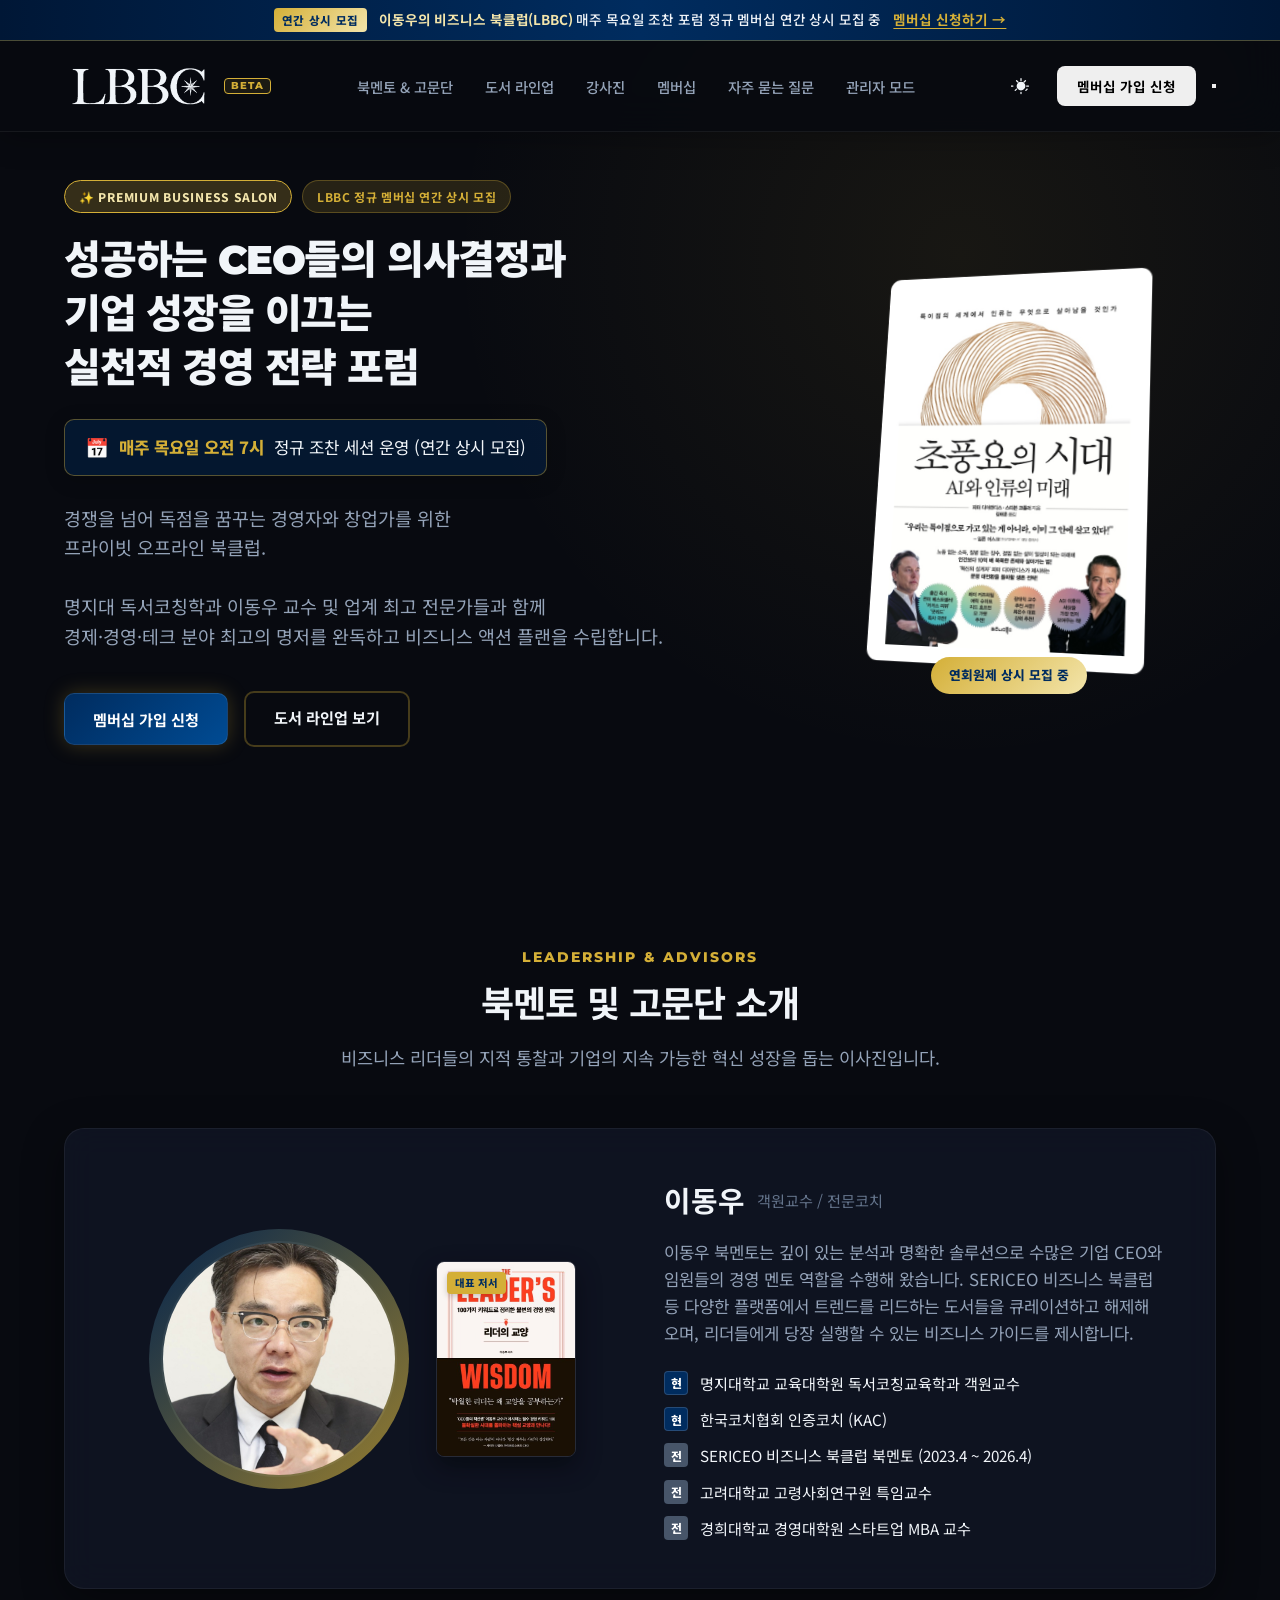
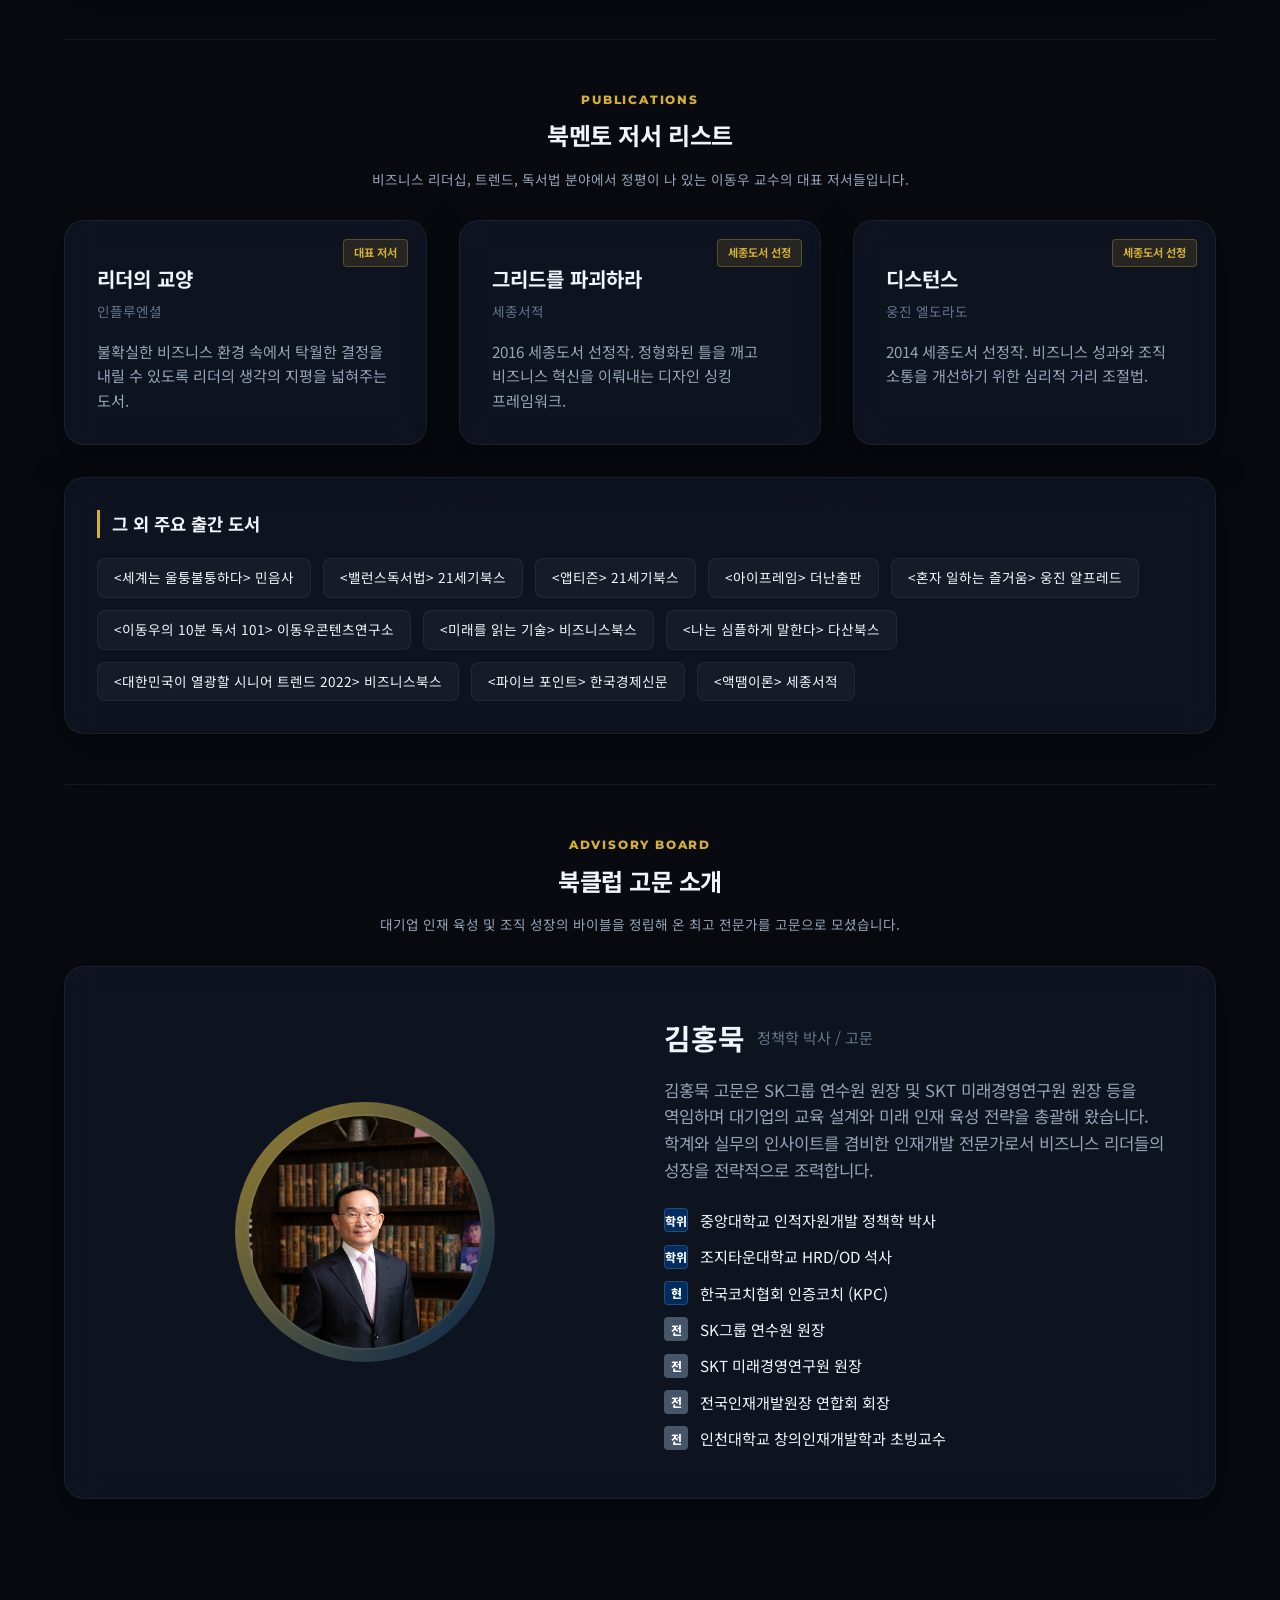
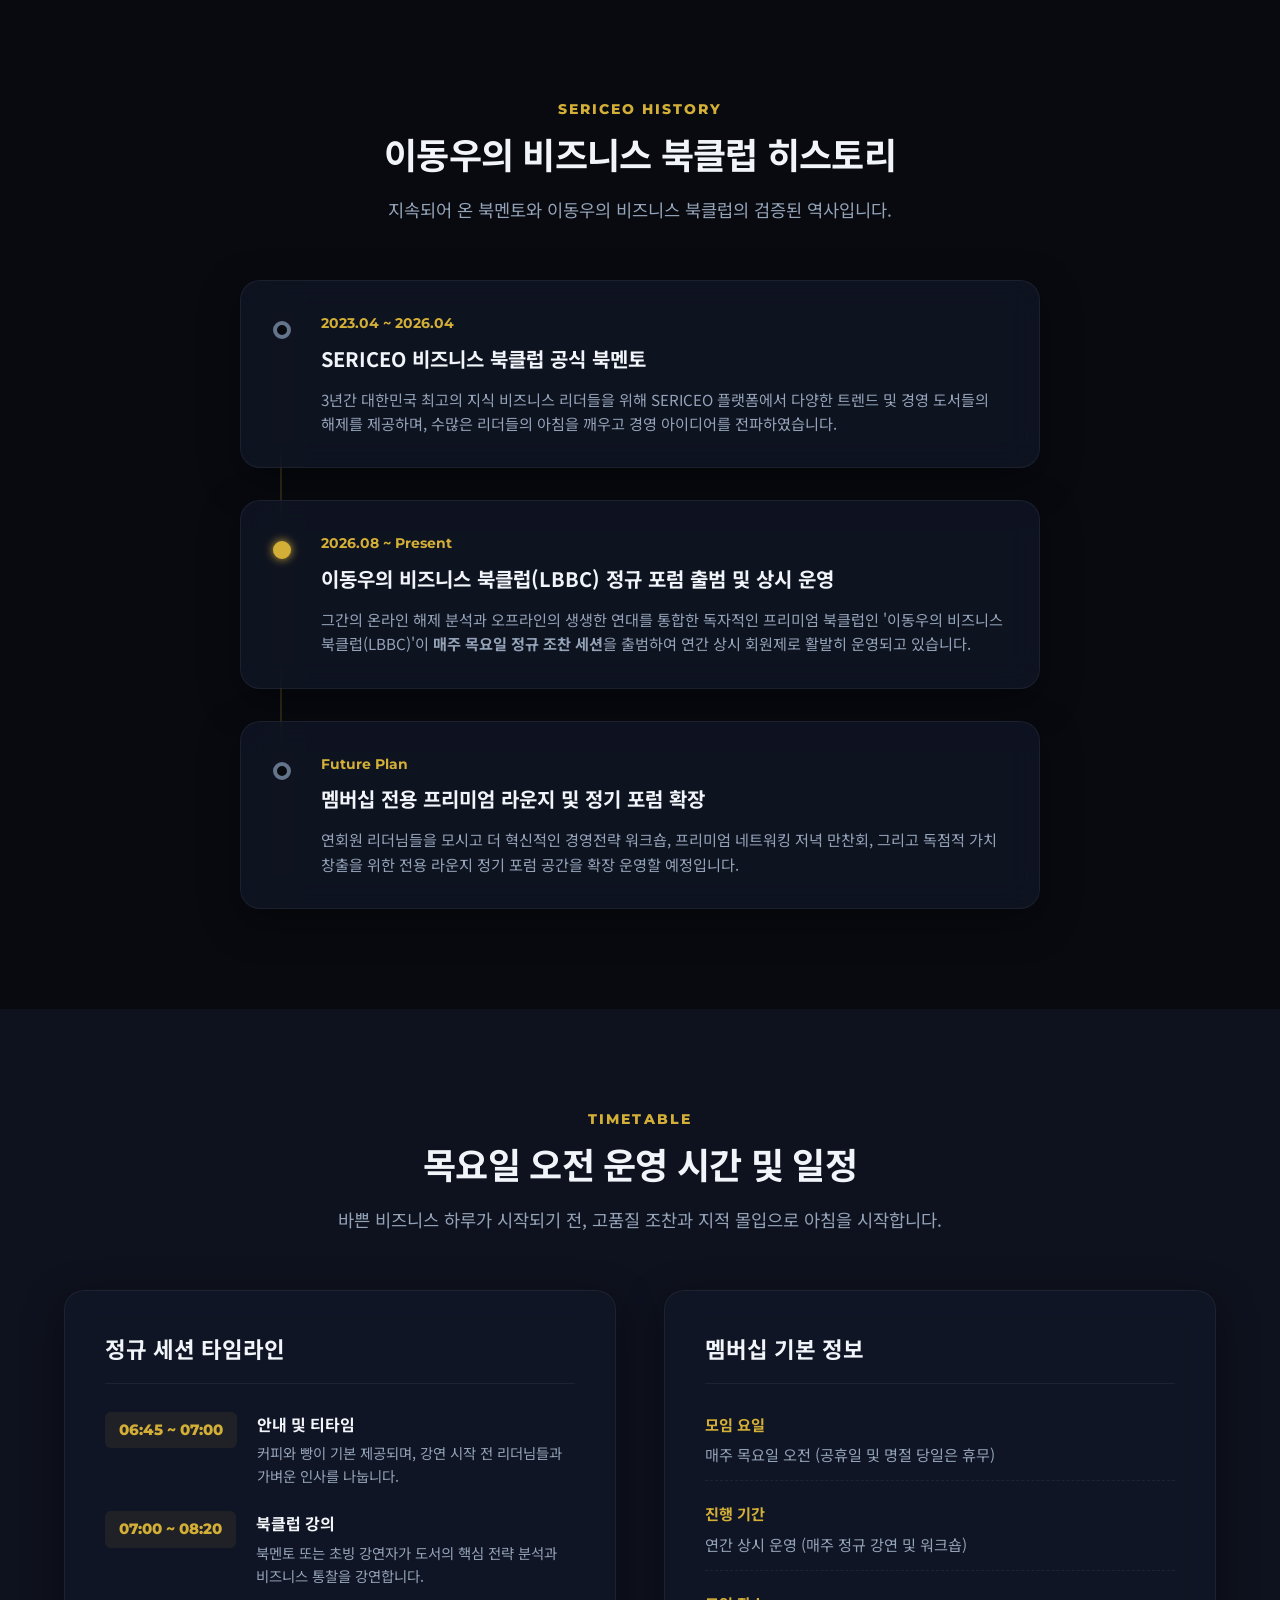
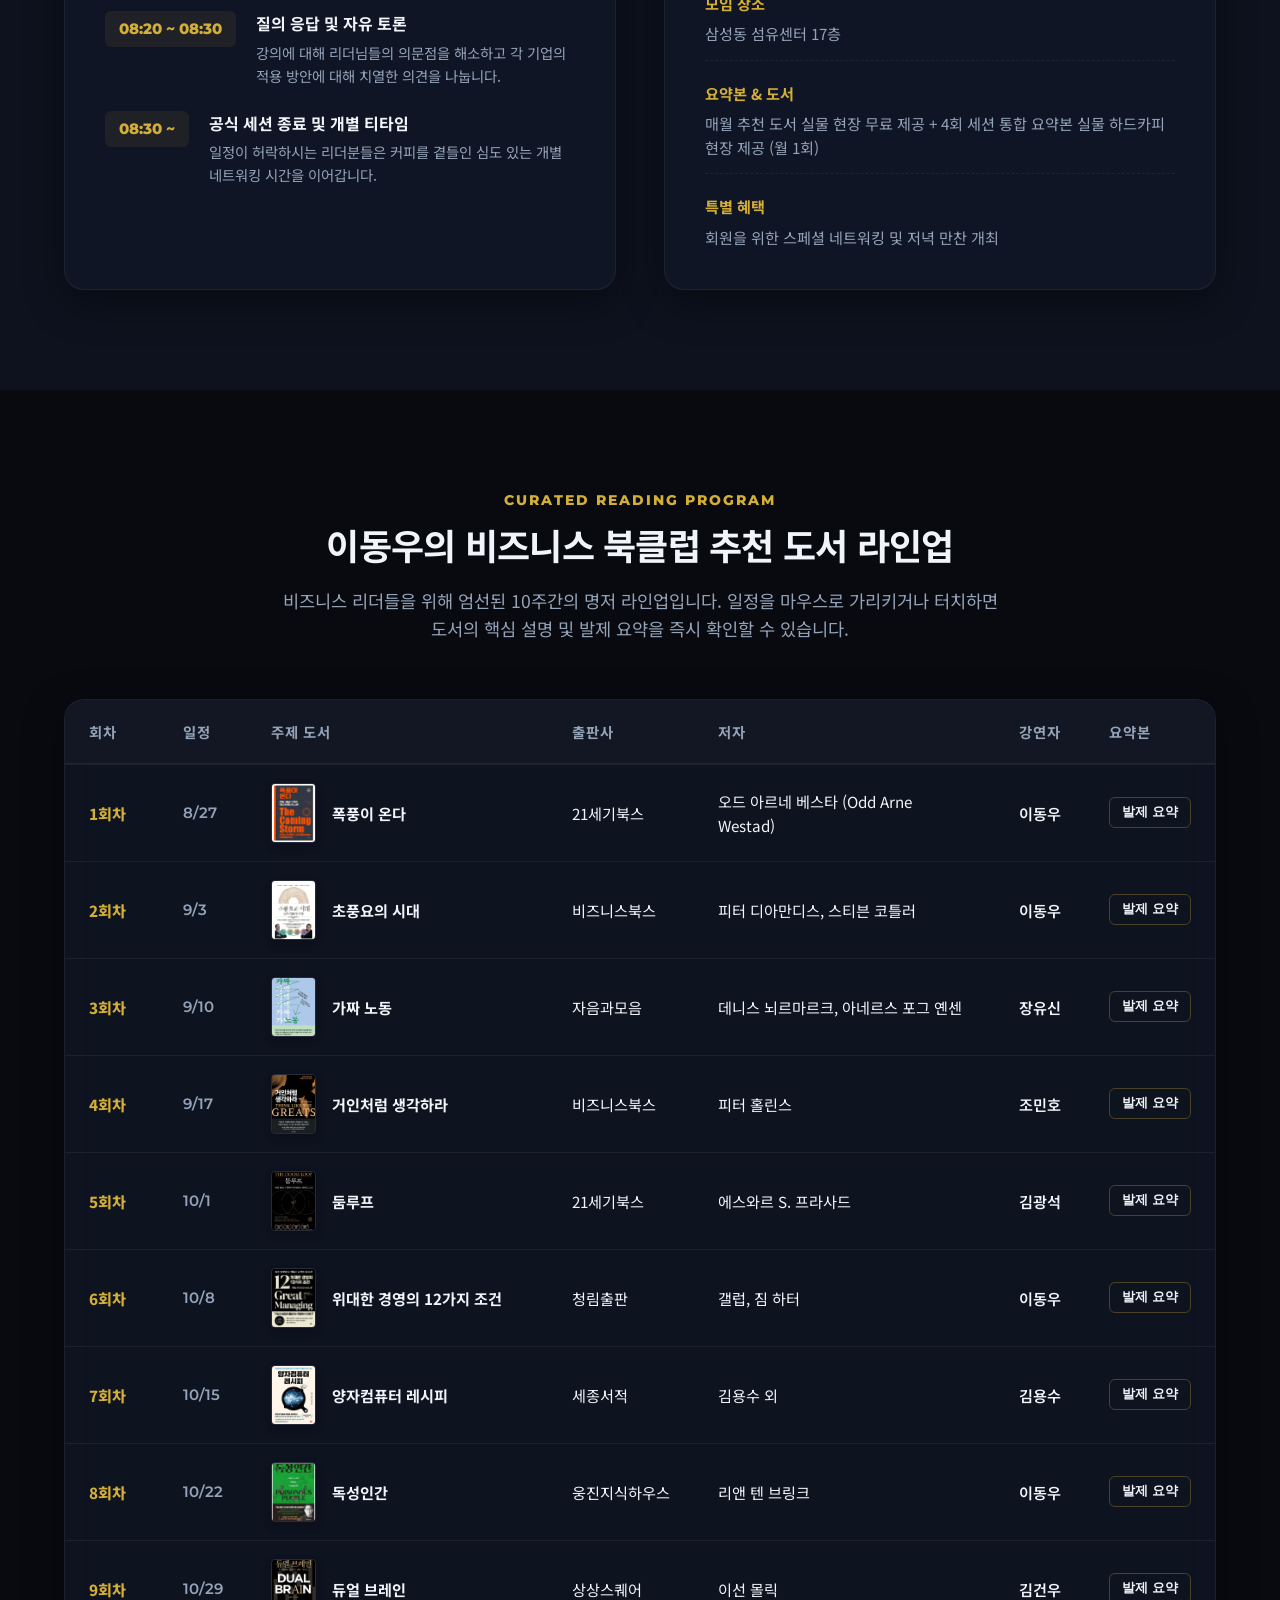
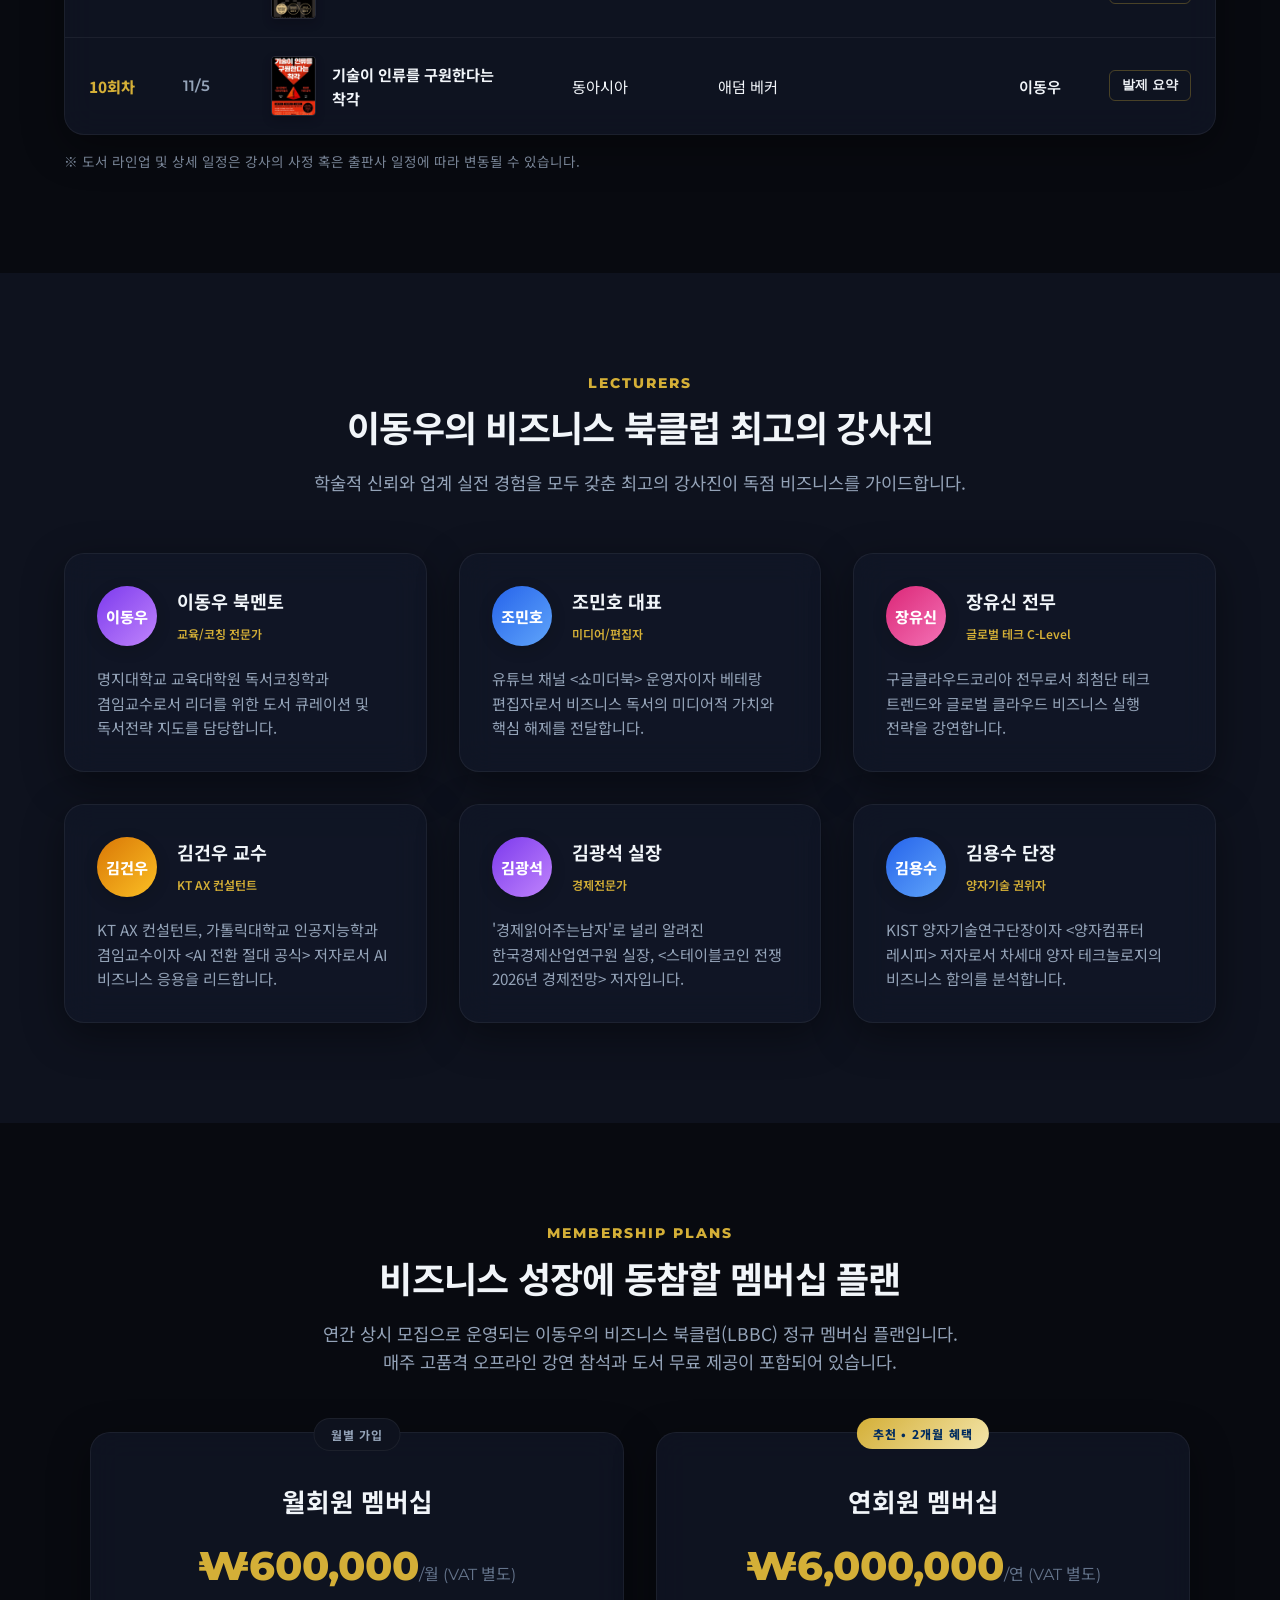
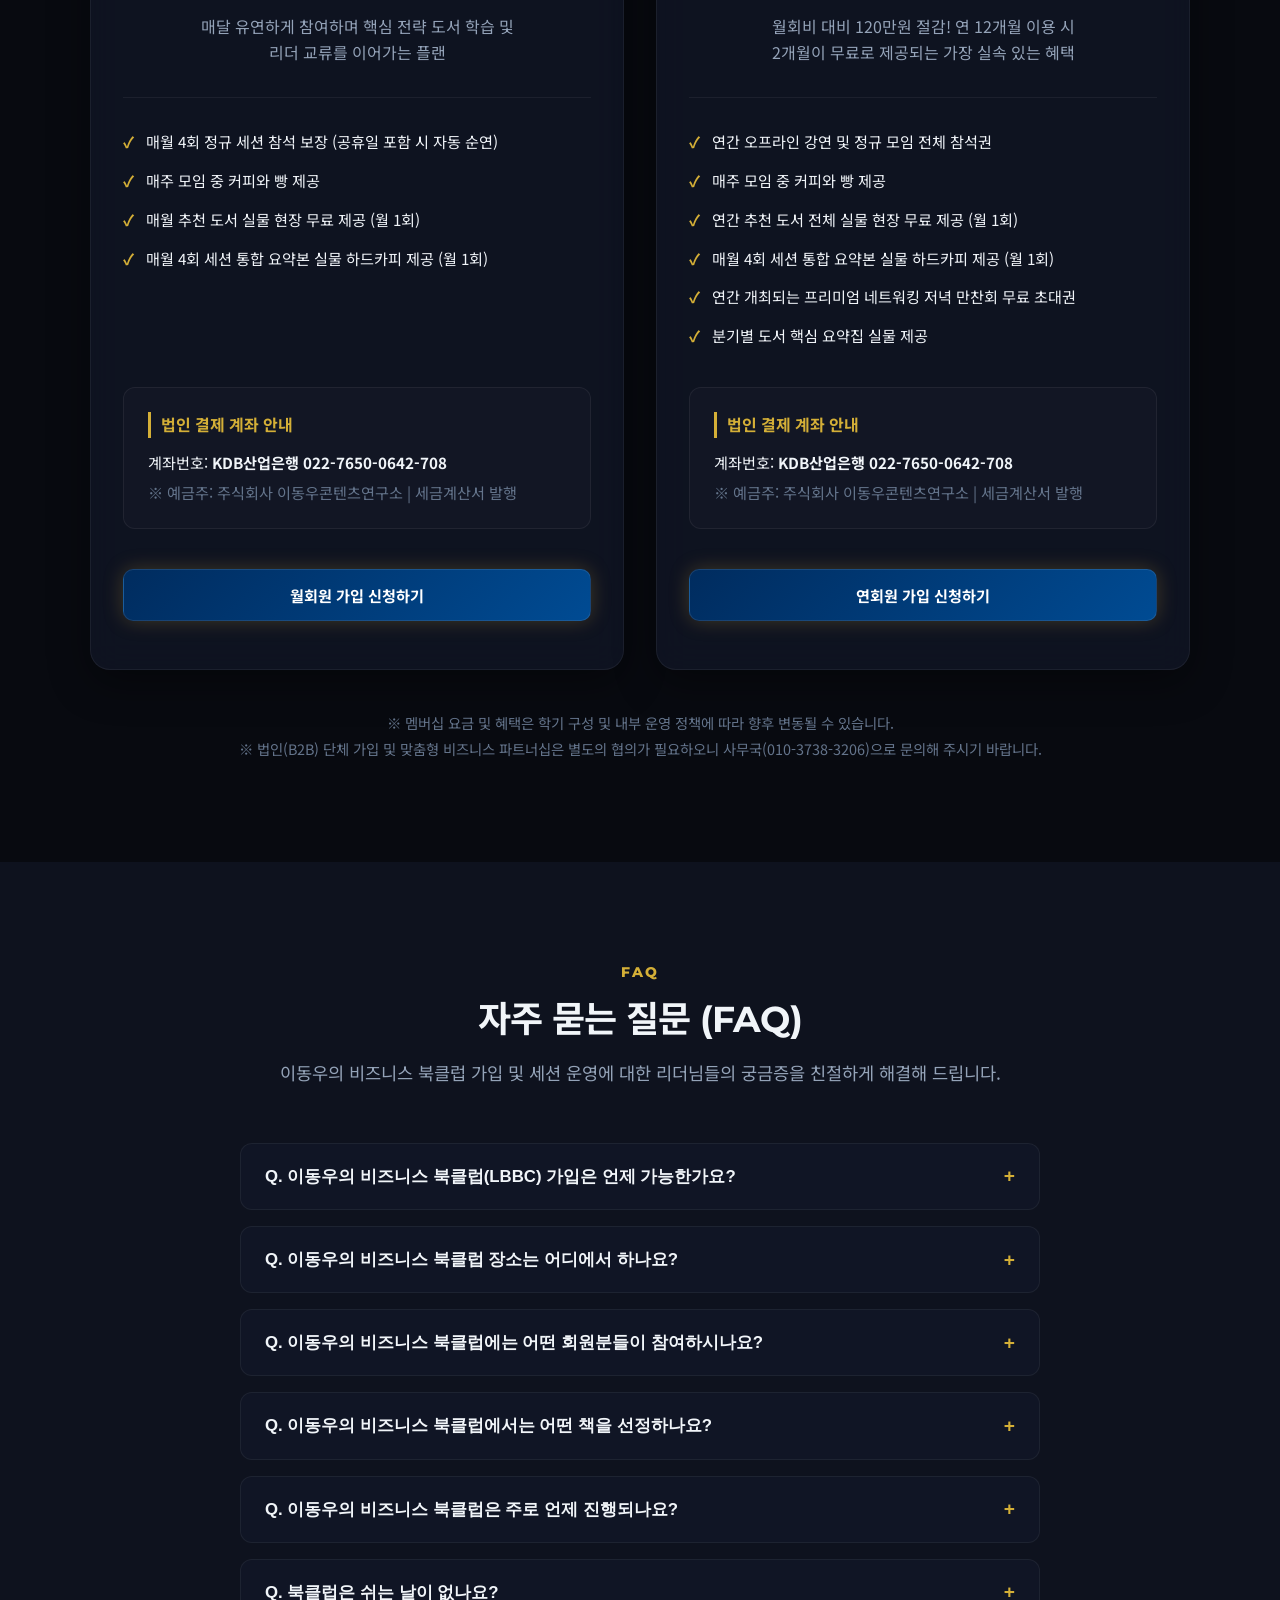
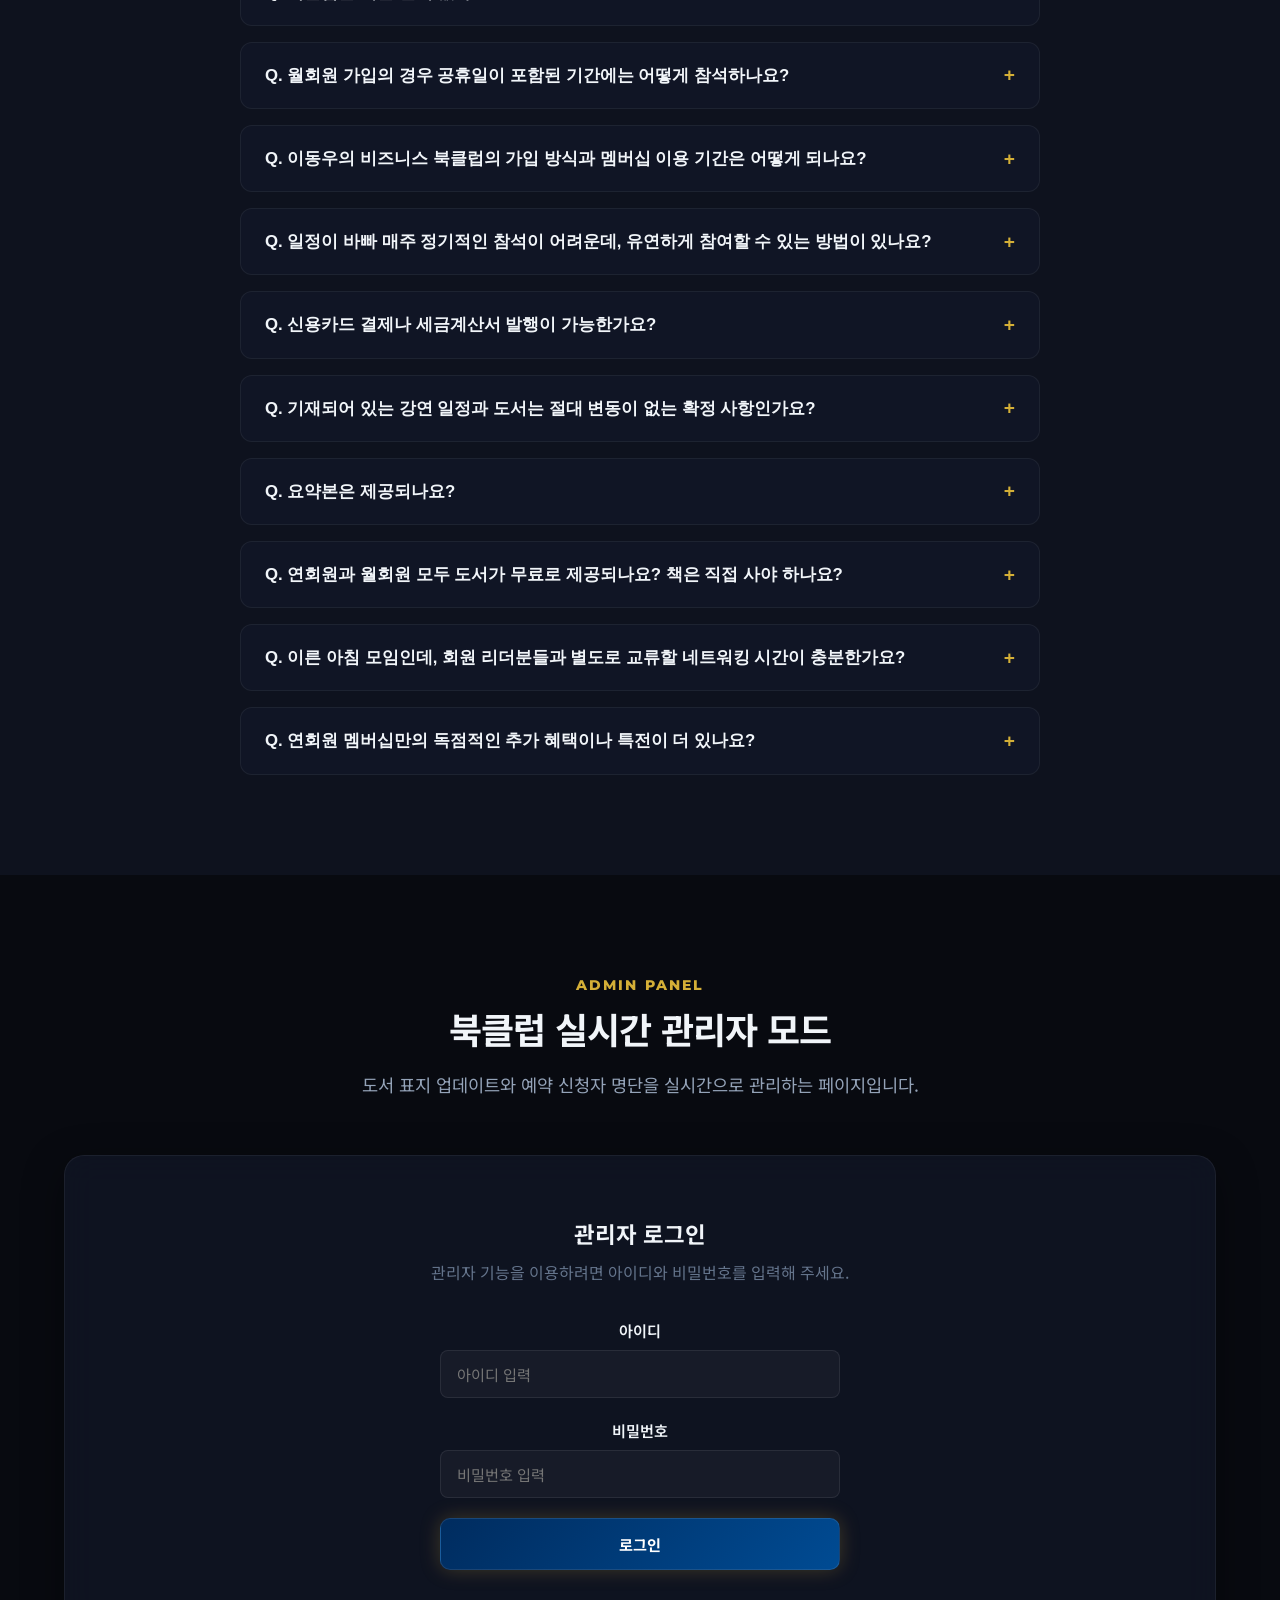
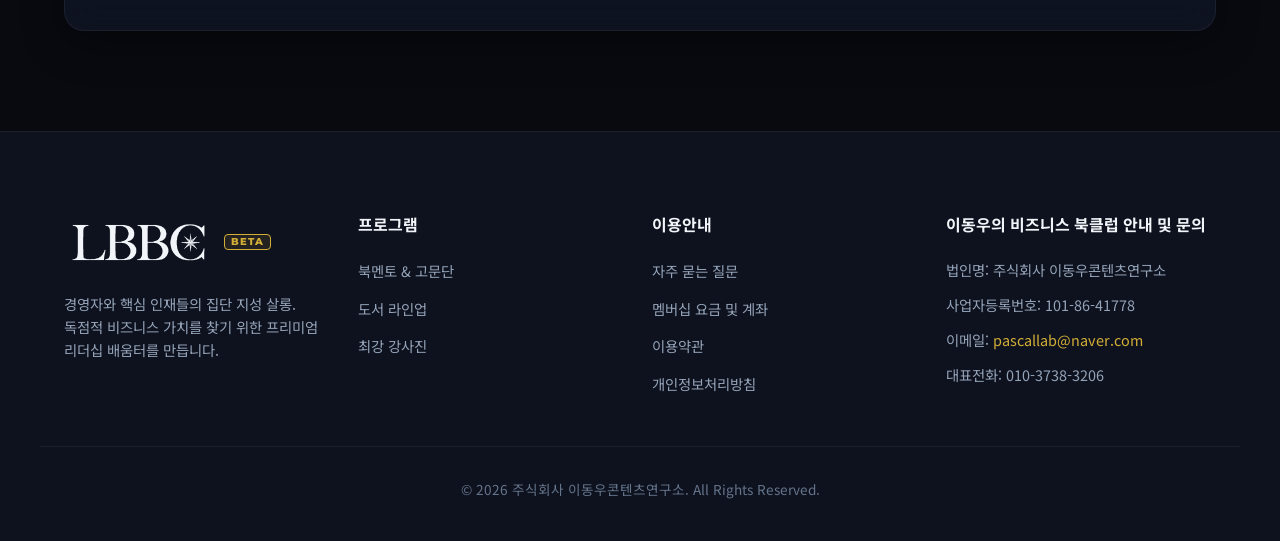
==== index.html @ 9d9387a3 "Update copy: Switch from Grand Open / pre-registration to ongoing year-round recruitment" ====
<!DOCTYPE html>
<html lang="ko">
<head>
    <meta charset="UTF-8">
    <meta name="viewport" content="width=device-width, initial-scale=1.0">
    
    <!-- SEO Meta Tags -->
    <title>이동우의 비즈니스 북클럽 (LBBC) | CEO 실천 경영 전략 포럼</title>
    <meta name="description" content="명지대 객원교수 이동우 북멘토와 최고의 강사진이 함께하는 비즈니스 리더들을 위한 프리미엄 독서 모임. LBBC 정규 멤버십 연간 상시 모집 중.">
    <meta name="keywords" content="북클럽, 이동우의 비즈니스 북클럽, LBBC, 비즈니스독서모임, 이동우, 직장인독서모임, 스타트업네트워킹, 경영세미나, 자기계발">
    
    <!-- Open Graph (SNS 공유 최적화) -->
    <meta property="og:title" content="이동우의 비즈니스 북클럽 (LBBC) | CEO 실천 경영 전략 포럼">
    <meta property="og:description" content="경제/경영 명저에서 최적의 비즈니스 실행 전략을 얻으세요. 명지대 객원교수 이동우 북멘토가 함께합니다. (연간 상시 모집 중)">
    <meta property="og:type" content="website">
    <meta property="og:url" content="https://breakgri-bit.github.io/business-book-club/">
    <meta property="og:image" content="https://breakgri-bit.github.io/business-book-club/assets/og_preview.png?v=3">
    
    <!-- Google Fonts -->
    <link rel="preconnect" href="https://fonts.googleapis.com">
    <link rel="preconnect" href="https://fonts.gstatic.com" crossorigin>
    <link href="https://fonts.googleapis.com/css2?family=Montserrat:wght@400;600;700;800;900&family=Noto+Sans+KR:wght@300;400;500;700;900&display=swap" rel="stylesheet">
    
    <!-- Favicon -->
    <link rel="shortcut icon" href="assets/favicon.png" type="image/png">
    <link rel="apple-touch-icon" href="assets/apple-touch-icon.png">
    
    <!-- Custom CSS -->
    <link rel="stylesheet" href="styles.css?v=7">
</head>
<body class="dark-theme">
    <!-- Header / Nav -->
    <header class="main-header" id="main-header">
        <!-- Top Announcement Bar -->
        <div class="top-announcement-bar">
            <div class="container announcement-content">
                <span class="announcement-badge">연간 상시 모집</span>
                <span class="announcement-text">
                    <strong>이동우의 비즈니스 북클럽(LBBC)</strong> 매주 목요일 조찬 포럼 정규 멤버십 연간 상시 모집 중
                </span>
                <a href="#pricing" class="announcement-link">멤버십 신청하기 &rarr;</a>
            </div>
        </div>

        <div class="container header-container">
            <a href="#" class="logo-link" aria-label="이동우의 비즈니스 북클럽 홈">
                <img src="assets/logo_dark.png" alt="이동우의 비즈니스 북클럽 로고" class="logo-img">
                <span class="beta-badge">BETA</span>
            </a>
            
            <nav class="nav-menu" id="nav-menu">
                <ul class="nav-list">
                    <li><a href="#about" class="nav-item">북멘토 & 고문단</a></li>
                    <li><a href="#schedule" class="nav-item">도서 라인업</a></li>
                    <li><a href="#lecturers" class="nav-item">강사진</a></li>
                    <li><a href="#pricing" class="nav-item">멤버십</a></li>
                    <li><a href="#faq" class="nav-item">자주 묻는 질문</a></li>
                    <li><a href="#admin-panel" class="nav-item admin-nav-link">관리자 모드</a></li>
                </ul>
            </nav>
            
            <div class="header-actions">
                <button class="theme-toggle-btn" id="theme-toggle" aria-label="테마 전환">
                    <!-- Sun Icon (visible in dark mode) -->
                    <svg class="sun-icon" xmlns="http://www.w3.org/2000/svg" viewBox="0 0 24 24" fill="currentColor">
                        <path d="M12 2.25a.75.75 0 0 1 .75.75v2.25a.75.75 0 0 1-1.5 0V3a.75.75 0 0 1 .75-.75ZM6.161 5.1a.75.75 0 0 1 1.06 0l1.59 1.59a.75.75 0 1 1-1.06 1.061L6.16 6.16a.75.75 0 0 1 0-1.06Zm11.678 0a.75.75 0 0 1 0 1.06l-1.59 1.59a.75.75 0 1 1-1.061-1.06l1.59-1.59a.75.75 0 0 1 1.06 0ZM21.75 12a.75.75 0 0 1-.75.75H18.75a.75.75 0 0 1 0-1.5H21a.75.75 0 0 1 .75.75ZM3 12a.75.75 0 0 1-.75.75H0a.75.75 0 0 1 0-1.5H2.25A.75.75 0 0 1 3 12ZM12 18.75a.75.75 0 0 1 .75.75V21a.75.75 0 0 1-1.5 0v-1.5a.75.75 0 0 1 .75-.75ZM7.221 15.18a.75.75 0 0 1 0 1.06l-1.59 1.59a.75.75 0 1 1-1.061-1.06l1.59-1.59a.75.75 0 0 1 1.06 0Zm11.678 0a.75.75 0 0 1 1.061 1.06l-1.59 1.59a.75.75 0 1 1-1.06-1.06l1.59-1.59a.75.75 0 0 1 0-1.06ZM12 6.75a5.25 5.25 0 1 0 0 10.5 5.25 5.25 0 0 0 0-10.5Z" />
                    </svg>
                    <!-- Moon Icon (visible in light mode) -->
                    <svg class="moon-icon" xmlns="http://www.w3.org/2000/svg" viewBox="0 0 24 24" fill="currentColor">
                        <path fill-rule="evenodd" d="M9.528 1.718a.75.75 0 0 1 .162.819A8.97 8.97 0 0 0 9 6a9 9 0 0 0 9 9 8.97 8.97 0 0 0 3.463-.69.75.75 0 0 1 .981.98 10.503 10.503 10.503 10.503 10.503 10.503 10.503 11.84.75.75 0 0 1 .833-.131Z" clip-rule="evenodd" />
                    </svg>
                </button>
                <button class="cta-btn header-apply-btn" id="nav-apply-btn">멤버십 가입 신청</button>
                
                <!-- Mobile Menu Button -->
                <button class="mobile-menu-btn" id="mobile-menu-btn" aria-label="메뉴 열기">
                    <span></span>
                    <span></span>
                    <span></span>
                </button>
            </div>
        </div>
    </header>

    <main>
        <!-- Hero Section -->
        <section class="hero-section">
            <div class="hero-overlay"></div>
            <div class="container hero-container grid-2">
                <div class="hero-content">
                    <div class="hero-badge-group fade-in-up">
                        <span class="badge badge-grand-open">✨ PREMIUM BUSINESS SALON</span>
                        <span class="badge">LBBC 정규 멤버십 연간 상시 모집</span>
                    </div>
                    <h1 class="hero-title fade-in-up">
                        <span class="keep-phrase">성공하는 CEO들의 의사결정과</span><br class="mobile-only">
                        <span class="keep-phrase">기업 성장을 이끄는</span><br class="desktop-only">
                        <span class="keep-phrase">실천적 경영 전략 포럼</span>
                    </h1>
                    <div class="hero-date-highlight fade-in-up">
                        <span class="calendar-icon">📅</span> <strong>매주 목요일 오전 7시</strong> <span class="keep-phrase">정규 조찬 세션 운영 (연간 상시 모집)</span>
                    </div>
                    <p class="hero-description fade-in-up">
                        <span class="keep-phrase">경쟁을 넘어 독점을 꿈꾸는</span> <span class="keep-phrase">경영자와 창업가를 위한</span><br class="desktop-only">
                        <span class="keep-phrase">프라이빗 오프라인 북클럽.</span><br><br>
                        <span class="keep-phrase">명지대 독서코칭학과 이동우 교수 및</span> <span class="keep-phrase">업계 최고 전문가들과 함께</span><br class="desktop-only">
                        <span class="keep-phrase">경제·경영·테크 분야 최고의 명저를 완독하고</span> <span class="keep-phrase">비즈니스 액션 플랜을 수립합니다.</span>
                    </p>
                    <div class="hero-actions fade-in-up">
                        <button class="cta-btn primary-btn btn-glow" id="hero-apply-btn">멤버십 가입 신청</button>
                        <a href="#schedule" class="cta-btn secondary-btn" id="hero-book-btn">도서 라인업 보기</a>
                    </div>
                </div>
                <div class="hero-image-area fade-in-up">
                    <div class="book-card-3d-wrapper">
                        <div class="book-card-3d">
                            <!-- Show the main book (초풍요의 시대) -->
                            <img src="assets/super_abundance.jpg" alt="초풍요의 시대 도서 표지" class="book-image-main" id="hero-book-cover">
                            <div class="book-card-glow"></div>
                        </div>
                        <div class="hero-season-tag">연회원제 상시 모집 중</div>
                    </div>
                </div>
            </div>
        </section>

        <!-- Book Mentor & Advisor Intro Section -->
        <section class="value-section" id="about">
            <div class="container">
                <div class="section-header text-center">
                    <span class="section-subtitle">LEADERSHIP & ADVISORS</span>
                    <h2 class="section-title"><span class="keep-phrase">북멘토 및</span> <span class="keep-phrase">고문단 소개</span></h2>
                    <p class="section-desc"><span class="keep-phrase">비즈니스 리더들의 지적 통찰과</span> <span class="keep-phrase">기업의 지속 가능한 혁신 성장을 돕는 이사진입니다.</span></p>
                </div>
                
                <!-- 1. Book Mentor Card (이동우) -->
                <div class="mentor-profile-card glass-panel grid-2">
                    <div class="mentor-visual">
                        <div class="mentor-images-wrap">
                            <div class="mentor-avatar-box">
                                <div class="mentor-avatar-glow"></div>
                                <img class="mentor-profile-img" src="assets/mentor_profile.jpg" alt="이동우 북멘토">
                            </div>
                            <div class="mentor-book-featured">
                                <span class="featured-book-badge">대표 저서</span>
                                <img class="mentor-book-img" src="assets/mentor_signature_book.jpg" alt="대표 저서 리더의 교양">
                            </div>
                        </div>
                    </div>
                    <div class="mentor-details">
                        <h3 class="mentor-name-title">이동우 <span class="title-sub text-muted">객원교수 / 전문코치</span></h3>
                        <p class="mentor-bio">
                            이동우 북멘토는 깊이 있는 분석과 명확한 솔루션으로 수많은 기업 CEO와 임원들의 경영 멘토 역할을 수행해 왔습니다. SERICEO 비즈니스 북클럽 등 다양한 플랫폼에서 트렌드를 리드하는 도서들을 큐레이션하고 해제해 오며, 리더들에게 당장 실행할 수 있는 비즈니스 가이드를 제시합니다.
                        </p>
                        
                        <div class="credentials-list">
                            <div class="credential-item">
                                <span class="credential-badge badge-active">현</span>
                                <span class="credential-text">명지대학교 교육대학원 독서코칭교육학과 객원교수</span>
                            </div>
                            <div class="credential-item">
                                <span class="credential-badge badge-active">현</span>
                                <span class="credential-text">한국코치협회 인증코치 (KAC)</span>
                            </div>
                            <div class="credential-item">
                                <span class="credential-badge badge-past">전</span>
                                <span class="credential-text">SERICEO 비즈니스 북클럽 북멘토 (2023.4 ~ 2026.4)</span>
                            </div>
                            <div class="credential-item">
                                <span class="credential-badge badge-past">전</span>
                                <span class="credential-text">고려대학교 고령사회연구원 특임교수</span>
                            </div>
                            <div class="credential-item">
                                <span class="credential-badge badge-past">전</span>
                                <span class="credential-text">경희대학교 경영대학원 스타트업 MBA 교수</span>
                            </div>
                        </div>
                    </div>
                </div>

                <!-- 2. Book Mentor's Publications (이동우 북멘토 저서 리스트) -->
                <div class="mentor-books-subsection" style="margin-top: 50px; border-top: 1px solid var(--card-border); padding-top: 50px; margin-bottom: 50px;">
                    <div class="section-header text-center" style="margin-bottom: 30px;">
                        <span class="section-subtitle" style="font-size: 0.75rem; letter-spacing: 0.15em;">PUBLICATIONS</span>
                        <h3 class="section-title" style="font-size: 1.5rem; margin-top: 5px;">북멘토 저서 리스트</h3>
                        <p class="section-desc" style="font-size: 0.85rem;">비즈니스 리더십, 트렌드, 독서법 분야에서 정평이 나 있는 이동우 교수의 대표 저서들입니다.</p>
                    </div>
                    
                    <div class="publications-grid grid-3" id="publications-grid">
                        <div class="pub-card glass-panel">
                            <div class="pub-badge">대표 저서</div>
                            <h3 class="pub-title">리더의 교양</h3>
                            <p class="pub-publisher">인플루엔셜</p>
                            <p class="pub-desc">불확실한 비즈니스 환경 속에서 탁월한 결정을 내릴 수 있도록 리더의 생각의 지평을 넓혀주는 도서.</p>
                        </div>
                        <div class="pub-card glass-panel">
                            <div class="pub-badge">세종도서 선정</div>
                            <h3 class="pub-title">그리드를 파괴하라</h3>
                            <p class="pub-publisher">세종서적</p>
                            <p class="pub-desc">2016 세종도서 선정작. 정형화된 틀을 깨고 비즈니스 혁신을 이뤄내는 디자인 싱킹 프레임워크.</p>
                        </div>
                        <div class="pub-card glass-panel">
                            <div class="pub-badge">세종도서 선정</div>
                            <h3 class="pub-title">디스턴스</h3>
                            <p class="pub-publisher">웅진 엘도라도</p>
                            <p class="pub-desc">2014 세종도서 선정작. 비즈니스 성과와 조직 소통을 개선하기 위한 심리적 거리 조절법.</p>
                        </div>
                        <div class="pub-card glass-panel col-span-all">
                            <h4>그 외 주요 출간 도서</h4>
                            <div class="pub-list-wrap">
                                <span class="pub-tag">&lt;세계는 울퉁불퉁하다&gt; 민음사</span>
                                <span class="pub-tag">&lt;밸런스독서법&gt; 21세기북스</span>
                                <span class="pub-tag">&lt;앱티즌&gt; 21세기북스</span>
                                <span class="pub-tag">&lt;아이프레임&gt; 더난출판</span>
                                <span class="pub-tag">&lt;혼자 일하는 즐거움&gt; 웅진 알프레드</span>
                                <span class="pub-tag">&lt;이동우의 10분 독서 101&gt; 이동우콘텐츠연구소</span>
                                <span class="pub-tag">&lt;미래를 읽는 기술&gt; 비즈니스북스</span>
                                <span class="pub-tag">&lt;나는 심플하게 말한다&gt; 다산북스</span>
                                <span class="pub-tag">&lt;대한민국이 열광할 시니어 트렌드 2022&gt; 비즈니스북스</span>
                                <span class="pub-tag">&lt;파이브 포인트&gt; 한국경제신문</span>
                                <span class="pub-tag">&lt;액땜이론&gt; 세종서적</span>
                            </div>
                        </div>
                    </div>
                </div>

                <!-- 3. Advisor Profile Card (김홍묵 고문) -->
                <div class="advisor-section-wrapper" style="border-top: 1px solid var(--card-border); padding-top: 50px; margin-top: 50px;">
                    <div class="section-header text-center" style="margin-bottom: 30px;">
                        <span class="section-subtitle" style="font-size: 0.75rem; letter-spacing: 0.15em;">ADVISORY BOARD</span>
                        <h3 class="section-title" style="font-size: 1.5rem; margin-top: 5px;">북클럽 고문 소개</h3>
                        <p class="section-desc" style="font-size: 0.85rem;">대기업 인재 육성 및 조직 성장의 바이블을 정립해 온 최고 전문가를 고문으로 모셨습니다.</p>
                    </div>

                    <div class="mentor-profile-card glass-panel grid-2">
                        <div class="mentor-visual">
                            <div class="mentor-images-wrap">
                                <div class="mentor-avatar-box">
                                    <div class="mentor-avatar-glow" style="background: linear-gradient(135deg, #d4af37, #002c5f);"></div>
                                    <img class="mentor-profile-img" src="assets/advisor_profile.jpg" alt="김홍묵 고문">
                                </div>
                            </div>
                        </div>
                        <div class="mentor-details">
                            <h3 class="mentor-name-title">김홍묵 <span class="title-sub text-muted">정책학 박사 / 고문</span></h3>
                            <p class="mentor-bio">
                                김홍묵 고문은 SK그룹 연수원 원장 및 SKT 미래경영연구원 원장 등을 역임하며 대기업의 교육 설계와 미래 인재 육성 전략을 총괄해 왔습니다. 학계와 실무의 인사이트를 겸비한 인재개발 전문가로서 비즈니스 리더들의 성장을 전략적으로 조력합니다.
                            </p>
                            
                            <div class="credentials-list">
                                <div class="credential-item">
                                    <span class="credential-badge badge-active">학위</span>
                                    <span class="credential-text">중앙대학교 인적자원개발 정책학 박사</span>
                                </div>
                                <div class="credential-item">
                                    <span class="credential-badge badge-active">학위</span>
                                    <span class="credential-text">조지타운대학교 HRD/OD 석사</span>
                                </div>
                                <div class="credential-item">
                                    <span class="credential-badge badge-active">현</span>
                                    <span class="credential-text">한국코치협회 인증코치 (KPC)</span>
                                </div>
                                <div class="credential-item">
                                    <span class="credential-badge badge-past">전</span>
                                    <span class="credential-text">SK그룹 연수원 원장</span>
                                </div>
                                <div class="credential-item">
                                    <span class="credential-badge badge-past">전</span>
                                    <span class="credential-text">SKT 미래경영연구원 원장</span>
                                </div>
                                <div class="credential-item">
                                    <span class="credential-badge badge-past">전</span>
                                    <span class="credential-text">전국인재개발원장 연합회 회장</span>
                                </div>
                                <div class="credential-item">
                                    <span class="credential-badge badge-past">전</span>
                                    <span class="credential-text">인천대학교 창의인재개발학과 초빙교수</span>
                                </div>
                            </div>
                        </div>
                    </div>
                </div>
            </div>
        </section>

        <!-- SERICEO History Timeline -->
        <section class="timeline-section" id="history">
            <div class="container">
                <div class="section-header text-center">
                    <span class="section-subtitle">SERICEO HISTORY</span>
                    <h2 class="section-title"><span class="keep-phrase">이동우의</span> <span class="keep-phrase">비즈니스 북클럽</span> <span class="keep-phrase">히스토리</span></h2>
                    <p class="section-desc"><span class="keep-phrase">지속되어 온 북멘토와</span> <span class="keep-phrase">이동우의 비즈니스 북클럽의 검증된 역사입니다.</span></p>
                </div>
                
                <div class="history-timeline-container">
                    <div class="history-card glass-panel">
                        <span class="history-period">2023.04 ~ 2026.04</span>
                        <h3>SERICEO 비즈니스 북클럽 공식 북멘토</h3>
                        <p>
                            3년간 대한민국 최고의 지식 비즈니스 리더들을 위해 SERICEO 플랫폼에서 다양한 트렌드 및 경영 도서들의 해제를 제공하며, 수많은 리더들의 아침을 깨우고 경영 아이디어를 전파하였습니다.
                        </p>
                    </div>
                    <div class="history-card glass-panel active">
                        <span class="history-period">2026.08 ~ Present</span>
                        <h3>이동우의 비즈니스 북클럽(LBBC) 정규 포럼 출범 및 상시 운영</h3>
                        <p>
                            그간의 온라인 해제 분석과 오프라인의 생생한 연대를 통합한 독자적인 프리미엄 북클럽인 '이동우의 비즈니스 북클럽(LBBC)'이 <strong>매주 목요일 정규 조찬 세션</strong>을 출범하여 연간 상시 회원제로 활발히 운영되고 있습니다.
                        </p>
                    </div>
                    <div class="history-card glass-panel">
                        <span class="history-period">Future Plan</span>
                        <h3>멤버십 전용 프리미엄 라운지 및 정기 포럼 확장</h3>
                        <p>
                            연회원 리더님들을 모시고 더 혁신적인 경영전략 워크숍, 프리미엄 네트워킹 저녁 만찬회, 그리고 독점적 가치 창출을 위한 전용 라운지 정기 포럼 공간을 확장 운영할 예정입니다.
                        </p>
                    </div>
                </div>
            </div>
        </section>

        <!-- Operational Time & Operational Details -->
        <section class="operational-details-section">
            <div class="container">
                <div class="section-header text-center">
                    <span class="section-subtitle">TIMETABLE</span>
                    <h2 class="section-title"><span class="keep-phrase">목요일 오전</span> <span class="keep-phrase">운영 시간 및 일정</span></h2>
                    <p class="section-desc"><span class="keep-phrase">바쁜 비즈니스 하루가 시작되기 전,</span> <span class="keep-phrase">고품질 조찬과 지적 몰입으로 아침을 시작합니다.</span></p>
                </div>
                
                <div class="operational-grid grid-2">
                    <div class="glass-panel operational-card">
                        <h3>정규 세션 타임라인</h3>
                        <div class="op-timeline">
                            <div class="op-time-item">
                                <div class="op-time">06:45 ~ 07:00</div>
                                <div class="op-detail">
                                    <h4>안내 및 티타임</h4>
                                    <p>커피와 빵이 기본 제공되며, 강연 시작 전 리더님들과 가벼운 인사를 나눕니다.</p>
                                </div>
                            </div>
                            <div class="op-time-item">
                                <div class="op-time">07:00 ~ 08:20</div>
                                <div class="op-detail">
                                    <h4>북클럽 강의</h4>
                                    <p>북멘토 또는 초빙 강연자가 도서의 핵심 전략 분석과 비즈니스 통찰을 강연합니다.</p>
                                </div>
                            </div>
                            <div class="op-time-item">
                                <div class="op-time">08:20 ~ 08:30</div>
                                <div class="op-detail">
                                    <h4>질의 응답 및 자유 토론</h4>
                                    <p>강의에 대해 리더님들의 의문점을 해소하고 각 기업의 적용 방안에 대해 치열한 의견을 나눕니다.</p>
                                </div>
                            </div>
                            <div class="op-time-item">
                                <div class="op-time">08:30 ~ </div>
                                <div class="op-detail">
                                    <h4>공식 세션 종료 및 개별 티타임</h4>
                                    <p>일정이 허락하시는 리더분들은 커피를 곁들인 심도 있는 개별 네트워킹 시간을 이어갑니다.</p>
                                </div>
                            </div>
                        </div>
                    </div>
                    
                    <div class="glass-panel op-features-card">
                        <h3>멤버십 기본 정보</h3>
                        <ul class="op-feature-list">
                            <li>
                                <span class="op-feat-title">모임 요일</span>
                                <span class="op-feat-desc">매주 목요일 오전 (공휴일 및 명절 당일은 휴무)</span>
                            </li>
                            <li>
                                <span class="op-feat-title">진행 기간</span>
                                <span class="op-feat-desc">연간 상시 운영 (매주 정규 강연 및 워크숍)</span>
                            </li>
                            <li>
                                <span class="op-feat-title">모임 장소</span>
                                <span class="op-feat-desc">삼성동 섬유센터 17층</span>
                            </li>
                            <li>
                                <span class="op-feat-title">요약본 & 도서</span>
                                <span class="op-feat-desc">매월 추천 도서 실물 현장 무료 제공 + 4회 세션 통합 요약본 실물 하드카피 현장 제공 (월 1회)</span>
                            </li>
                            <li>
                                <span class="op-feat-title">특별 혜택</span>
                                <span class="op-feat-desc">회원을 위한 스페셜 네트워킹 및 저녁 만찬 개최</span>
                            </li>
                        </ul>
                    </div>
                </div>
            </div>
        </section>

        <!-- Curated Book List Table Section -->
        <section class="book-month-section" id="schedule">
            <div class="container">
                <div class="section-header text-center">
                    <span class="section-subtitle">CURATED READING PROGRAM</span>
                    <h2 class="section-title"><span class="keep-phrase">이동우의</span> <span class="keep-phrase">비즈니스 북클럽</span> <span class="keep-phrase">추천 도서 라인업</span></h2>
                    <p class="section-desc"><span class="keep-phrase">비즈니스 리더들을 위해 엄선된</span> <span class="keep-phrase">10주간의 명저 라인업입니다.</span> <span class="keep-phrase">일정을 마우스로 가리키거나 터치하면</span> <span class="keep-phrase">도서의 핵심 설명 및 발제 요약을 즉시 확인할 수 있습니다.</span></p>
                </div>
                
                <div class="table-responsive glass-panel">
                    <table class="schedule-table">
                        <thead>
                            <tr>
                                <th>회차</th>
                                <th>일정</th>
                                <th>주제 도서</th>
                                <th>출판사</th>
                                <th>저자</th>
                                <th>강연자</th>
                                <th>요약본</th>
                            </tr>
                        </thead>
                        <tbody id="schedule-table-body">
                            <!-- Dynamically Rendered by JS to allow cover image changes and edits -->
                        </tbody>
                    </table>
                </div>
                <p class="table-footnote">※ 도서 라인업 및 상세 일정은 강사의 사정 혹은 출판사 일정에 따라 변동될 수 있습니다.</p>
            </div>
        </section>

        <!-- Lecturer List Section -->
        <section class="lecturers-section" id="lecturers">
            <div class="container">
                <div class="section-header text-center">
                    <span class="section-subtitle">LECTURERS</span>
                    <h2 class="section-title"><span class="keep-phrase">이동우의</span> <span class="keep-phrase">비즈니스 북클럽</span> <span class="keep-phrase">최고의 강사진</span></h2>
                    <p class="section-desc"><span class="keep-phrase">학술적 신뢰와 업계 실전 경험을 모두 갖춘</span> <span class="keep-phrase">최고의 강사진이 독점 비즈니스를 가이드합니다.</span></p>
                </div>
                
                <div class="lecturers-grid grid-3">
                    <div class="lecturer-card glass-panel">
                        <div class="lecturer-head">
                            <div class="lecturer-avatar purple-gradient">이동우</div>
                            <div class="lecturer-info">
                                <h3>이동우 북멘토</h3>
                                <span class="lecturer-tag">교육/코칭 전문가</span>
                            </div>
                        </div>
                        <p class="lecturer-desc">명지대학교 교육대학원 독서코칭학과 겸임교수로서 리더를 위한 도서 큐레이션 및 독서전략 지도를 담당합니다.</p>
                    </div>
                    
                    <div class="lecturer-card glass-panel">
                        <div class="lecturer-head">
                            <div class="lecturer-avatar blue-gradient">조민호</div>
                            <div class="lecturer-info">
                                <h3>조민호 대표</h3>
                                <span class="lecturer-tag">미디어/편집자</span>
                            </div>
                        </div>
                        <p class="lecturer-desc">유튜브 채널 &lt;쇼미더북&gt; 운영자이자 베테랑 편집자로서 비즈니스 독서의 미디어적 가치와 핵심 해제를 전달합니다.</p>
                    </div>
                    
                    <div class="lecturer-card glass-panel">
                        <div class="lecturer-head">
                            <div class="lecturer-avatar pink-gradient">장유신</div>
                            <div class="lecturer-info">
                                <h3>장유신 전무</h3>
                                <span class="lecturer-tag">글로벌 테크 C-Level</span>
                            </div>
                        </div>
                        <p class="lecturer-desc">구글클라우드코리아 전무로서 최첨단 테크 트렌드와 글로벌 클라우드 비즈니스 실행 전략을 강연합니다.</p>
                    </div>
                    
                    <div class="lecturer-card glass-panel">
                        <div class="lecturer-head">
                            <div class="lecturer-avatar gold-gradient">김건우</div>
                            <div class="lecturer-info">
                                <h3>김건우 교수</h3>
                                <span class="lecturer-tag">KT AX 컨설턴트</span>
                            </div>
                        </div>
                        <p class="lecturer-desc">KT AX 컨설턴트, 가톨릭대학교 인공지능학과 겸임교수이자 &lt;AI 전환 절대 공식&gt; 저자로서 AI 비즈니스 응용을 리드합니다.</p>
                    </div>
                    
                    <div class="lecturer-card glass-panel">
                        <div class="lecturer-head">
                            <div class="lecturer-avatar purple-gradient">김광석</div>
                            <div class="lecturer-info">
                                <h3>김광석 실장</h3>
                                <span class="lecturer-tag">경제전문가</span>
                            </div>
                        </div>
                        <p class="lecturer-desc">'경제읽어주는남자'로 널리 알려진 한국경제산업연구원 실장, &lt;스테이블코인 전쟁 2026년 경제전망&gt; 저자입니다.</p>
                    </div>
                    
                    <div class="lecturer-card glass-panel">
                        <div class="lecturer-head">
                            <div class="lecturer-avatar blue-gradient">김용수</div>
                            <div class="lecturer-info">
                                <h3>김용수 단장</h3>
                                <span class="lecturer-tag">양자기술 권위자</span>
                            </div>
                        </div>
                        <p class="lecturer-desc">KIST 양자기술연구단장이자 &lt;양자컴퓨터 레시피&gt; 저자로서 차세대 양자 테크놀로지의 비즈니스 함의를 분석합니다.</p>
                    </div>
                </div>
            </div>
        </section>





        <!-- Pricing Section -->
        <section class="pricing-section" id="pricing">
            <div class="container">
                <div class="section-header text-center">
                    <span class="section-subtitle">MEMBERSHIP PLANS</span>
                    <h2 class="section-title"><span class="keep-phrase">비즈니스 성장에 동참할</span> <span class="keep-phrase">멤버십 플랜</span></h2>
                    <p class="section-desc"><span class="keep-phrase">연간 상시 모집으로 운영되는</span> <span class="keep-phrase">이동우의 비즈니스 북클럽(LBBC) 정규 멤버십 플랜입니다.</span> <span class="keep-phrase">매주 고품격 오프라인 강연 참석과</span> <span class="keep-phrase">도서 무료 제공이 포함되어 있습니다.</span></p>
                </div>
                
                <div class="pricing-grid">
                    <!-- Card 1: Monthly Membership -->
                    <div class="pricing-card glass-panel">
                        <div class="card-badge">월별 가입</div>
                        <h3 class="plan-name">월회원 멤버십</h3>
                        <div class="plan-price">₩600,000<span>/월 (VAT 별도)</span></div>
                        <p class="plan-desc"><span class="keep-phrase">매달 유연하게 참여하며 핵심 전략 도서 학습 및</span><br><span class="keep-phrase">리더 교류를 이어가는 플랜</span></p>
                        <hr class="plan-divider">
                        <ul class="plan-features">
                            <li><span class="check-icon">✓</span> 매월 4회 정규 세션 참석 보장 (공휴일 포함 시 자동 순연)</li>
                            <li><span class="check-icon">✓</span> 매주 모임 중 커피와 빵 제공</li>
                            <li><span class="check-icon">✓</span> 매월 추천 도서 실물 현장 무료 제공 (월 1회)</li>
                            <li><span class="check-icon">✓</span> 매월 4회 세션 통합 요약본 실물 하드카피 제공 (월 1회)</li>
                        </ul>
                        
                        <div class="payment-info-box">
                            <h4>법인 결제 계좌 안내</h4>
                            <p>계좌번호: <strong>KDB산업은행 022-7650-0642-708</strong></p>
                            <p class="text-muted">※ 예금주: 주식회사 이동우콘텐츠연구소 | 세금계산서 발행</p>
                        </div>
                        
                        <button class="cta-btn primary-btn plan-btn btn-glow apply-membership-btn" data-plan="Monthly" id="apply-monthly-btn">월회원 가입 신청하기</button>
                    </div>

                    <!-- Card 2: Yearly Membership (Featured) -->
                    <div class="pricing-card glass-panel featured-card">
                        <div class="card-badge featured-badge">추천 • 2개월 혜택</div>
                        <h3 class="plan-name">연회원 멤버십</h3>
                        <div class="plan-price">₩6,000,000<span>/연 (VAT 별도)</span></div>
                        <p class="plan-desc"><span class="keep-phrase">월회비 대비 120만원 절감! 연 12개월 이용 시</span><br><span class="keep-phrase">2개월이 무료로 제공되는 가장 실속 있는 혜택</span></p>
                        <hr class="plan-divider">
                        <ul class="plan-features">
                            <li><span class="check-icon">✓</span> 연간 오프라인 강연 및 정규 모임 전체 참석권</li>
                            <li><span class="check-icon">✓</span> 매주 모임 중 커피와 빵 제공</li>
                            <li><span class="check-icon">✓</span> 연간 추천 도서 전체 실물 현장 무료 제공 (월 1회)</li>
                            <li><span class="check-icon">✓</span> 매월 4회 세션 통합 요약본 실물 하드카피 제공 (월 1회)</li>
                            <li><span class="check-icon">✓</span> 연간 개최되는 프리미엄 네트워킹 저녁 만찬회 무료 초대권</li>
                            <li><span class="check-icon">✓</span> 분기별 도서 핵심 요약집 실물 제공</li>
                        </ul>
                        
                        <div class="payment-info-box">
                            <h4>법인 결제 계좌 안내</h4>
                            <p>계좌번호: <strong>KDB산업은행 022-7650-0642-708</strong></p>
                            <p class="text-muted">※ 예금주: 주식회사 이동우콘텐츠연구소 | 세금계산서 발행</p>
                        </div>
                        
                        <button class="cta-btn primary-btn plan-btn btn-glow apply-membership-btn" data-plan="Yearly" id="apply-yearly-btn">연회원 가입 신청하기</button>
                    </div>
                </div>

                <div class="pricing-notice text-center text-muted" style="margin-top: 40px; font-size: 0.9rem; line-height: 1.8; color: var(--text-muted);">
                    <p>※ 멤버십 요금 및 혜택은 학기 구성 및 내부 운영 정책에 따라 향후 변동될 수 있습니다.</p>
                    <p>※ 법인(B2B) 단체 가입 및 맞춤형 비즈니스 파트너십은 별도의 협의가 필요하오니 사무국(010-3738-3206)으로 문의해 주시기 바랍니다.</p>
                </div>
            </div>
        </section>

        <!-- FAQ Section -->
        <section class="faq-section" id="faq">
            <div class="container">
                <div class="section-header text-center">
                    <span class="section-subtitle">FAQ</span>
                    <h2 class="section-title"><span class="keep-phrase">자주 묻는 질문</span> (FAQ)</h2>
                    <p class="section-desc"><span class="keep-phrase">이동우의 비즈니스 북클럽 가입 및 세션 운영에 대한</span> <span class="keep-phrase">리더님들의 궁금증을 친절하게 해결해 드립니다.</span></p>
                </div>
                
                <div class="faq-accordion-container">
                    <div class="faq-item">
                        <button class="faq-trigger" aria-expanded="false">
                            <span class="faq-question">Q. 이동우의 비즈니스 북클럽(LBBC) 가입은 언제 가능한가요?</span>
                            <span class="faq-icon-arrow">+</span>
                        </button>
                        <div class="faq-panel">
                            <p class="faq-answer">
                                이동우의 비즈니스 북클럽(LBBC)은 <strong>연간 상시 모집 중</strong>이며, 언제든 신청하여 함께하실 수 있습니다. 매주 목요일 오전 7시에 정규 조찬 세션이 진행되며, 비즈니스 리더님들의 성공적인 경영 의사결정과 배움을 위해 최고의 강연과 정갈한 조찬 식사가 매주 제공됩니다. 가입 등록이 확정되신 회원님들께는 세부 일정 및 참석 안내장을 개별 연락처로 정중히 안내해 드립니다.
                            </p>
                        </div>
                    </div>

                    <div class="faq-item">
                        <button class="faq-trigger" aria-expanded="false">
                            <span class="faq-question">Q. 이동우의 비즈니스 북클럽 장소는 어디에서 하나요?</span>
                            <span class="faq-icon-arrow">+</span>
                        </button>
                        <div class="faq-panel">
                            <p class="faq-answer">
                                이동우의 비즈니스 북클럽은 <strong>서울 강남구 삼성동 섬유센터 17층</strong>에서 개최됩니다. 2호선 삼성역(4번 출구) 인근에 위치하여 리더님들의 접근성이 매우 뛰어나며, 쾌적하고 품격 있는 조찬 포럼 환경을 제공합니다. 가입 등록이 완료되신 회원 리더님들께는 세부 오시는 길 및 무료 주차 등록 정보 등을 개별 유선 및 이메일로 상세히 안내해 드립니다.
                            </p>
                        </div>
                    </div>

                    <div class="faq-item">
                        <button class="faq-trigger" aria-expanded="false">
                            <span class="faq-question">Q. 이동우의 비즈니스 북클럽에는 어떤 회원분들이 참여하시나요?</span>
                            <span class="faq-icon-arrow">+</span>
                        </button>
                        <div class="faq-panel">
                            <p class="faq-answer">
                                이동우의 비즈니스 북클럽은 다양한 도메인의 최정상 리더들이 모이는 프라이빗 살롱입니다. 주요 그룹사 회장님을 비롯하여 대기업 부사장 및 주요 C-Level 임원진, 건실한 중견·강소기업 대표님, 그리고 변호사·의사·회계사 등 각 분야 최고의 전문직 리더분들이 정회원으로 동참하여 지적 교류와 실질적인 비즈니스 네트워크를 다지고 계십니다.
                            </p>
                        </div>
                    </div>

                    <div class="faq-item">
                        <button class="faq-trigger" aria-expanded="false">
                            <span class="faq-question">Q. 이동우의 비즈니스 북클럽에서는 어떤 책을 선정하나요?</span>
                            <span class="faq-icon-arrow">+</span>
                        </button>
                        <div class="faq-panel">
                            <p class="faq-answer">
                                이동우의 비즈니스 북클럽은 글로벌 비즈니스 인사이트의 본질을 학습하기 위해 <strong>번역된 해외 우수 경영 도서(외서)</strong>를 중심으로 선정하고 있습니다. 다만, 우리 비즈니스 환경에 매우 중요하고 즉시 적용 가능한 명저가 있는 경우 예외적으로 국내 도서도 엄선하여 다룹니다.
                                <br><br>
                                강연 및 세션 운영 역시 이와 일관성 있게 기획됩니다. 단순한 국내 저자 위주의 직강 방식보다는, <strong>국내 최고의 학계 권위자 및 분야별 전문가가 선정된 글로벌 명저의 핵심 비즈니스 이론과 프레임워크를 날카롭게 해제하여 강의하는 형태</strong>를 기본 골자로 합니다. 단, 특별히 심도 있는 논의가 필요한 주제의 국내 저서가 선정되는 경우에는 해당 저자의 직강 및 교류 기회를 특별 세션으로 제공하고 있습니다.
                            </p>
                        </div>
                    </div>

                    <div class="faq-item">
                        <button class="faq-trigger" aria-expanded="false">
                            <span class="faq-question">Q. 이동우의 비즈니스 북클럽은 주로 언제 진행되나요?</span>
                            <span class="faq-icon-arrow">+</span>
                        </button>
                        <div class="faq-panel">
                            <p class="faq-answer">
                                이동우의 비즈니스 북클럽은 <strong>매주 목요일 아침 7시</strong>에 세션을 시작합니다. 바쁜 비즈니스 하루가 본격적으로 시작되기 전 맑은 아침 정신으로 최고의 전략 지식을 습득하고 하루를 알차게 시작하실 수 있도록 시간을 조율하였습니다.
                            </p>
                        </div>
                    </div>
                    
                    <div class="faq-item">
                        <button class="faq-trigger" aria-expanded="false">
                            <span class="faq-question">Q. 북클럽은 쉬는 날이 없나요?</span>
                            <span class="faq-icon-arrow">+</span>
                        </button>
                        <div class="faq-panel">
                            <p class="faq-answer">
                                <strong>국가공휴일(법정공휴일) 및 명절 연휴 기간에는 세션을 운영하지 않고 쉽니다.</strong> 회원 리더님들의 소중한 개인 시간 및 비즈니스 재충전을 보장하기 위해 국가공휴일에는 휴무로 진행하오니 너른 양해 부탁드립니다.
                            </p>
                        </div>
                    </div>

                    <div class="faq-item">
                        <button class="faq-trigger" aria-expanded="false">
                            <span class="faq-question">Q. 월회원 가입의 경우 공휴일이 포함된 기간에는 어떻게 참석하나요?</span>
                            <span class="faq-icon-arrow">+</span>
                        </button>
                        <div class="faq-panel">
                            <p class="faq-answer">
                                월회원 멤버십의 경우 가입 기간 내에 국가공휴일이나 명절 연휴가 포함되어 세션이 열리지 않더라도 <strong>기본 4회 세션 참석을 온전히 보장</strong>해 드립니다. 공휴일로 인해 모임이 쉬어가는 주간은 이용 횟수에서 차감되지 않으며, 돌아오는 차주 정규 세션으로 이용 기간이 자동 순연(이월) 처리되므로 총 4회의 세션에 편안하게 모두 참석하실 수 있습니다.
                            </p>
                        </div>
                    </div>
                    
                    <div class="faq-item">
                        <button class="faq-trigger" aria-expanded="false">
                            <span class="faq-question">Q. 이동우의 비즈니스 북클럽의 가입 방식과 멤버십 이용 기간은 어떻게 되나요?</span>
                            <span class="faq-icon-arrow">+</span>
                        </button>
                        <div class="faq-panel">
                            <p class="faq-answer">
                                저희 북클럽은 기수 제한 없이 상시로 운영되는 <strong>연회원제 및 월회원제 멤버십</strong> 형태로 진행됩니다. 회원분들의 참석 주기와 비즈니스 라이프스타일에 맞게 월별로 결제하는 <strong>월회원제(월 60만원, 부가세 별도)</strong>와, 1년 단위로 가입하는 <strong>연회원제(연 600만원, 부가세 별도)</strong> 중 자유롭게 선택하실 수 있습니다. 연회원으로 가입하시면 10달 요금으로 12달을 이용하실 수 있어 **2개월 무료 혜택(120만원 할인)**을 받으시는 효과가 있습니다.
                            </p>
                        </div>
                    </div>
                    
                    <div class="faq-item">
                        <button class="faq-trigger" aria-expanded="false">
                            <span class="faq-question">Q. 일정이 바빠 매주 정기적인 참석이 어려운데, 유연하게 참여할 수 있는 방법이 있나요?</span>
                            <span class="faq-icon-arrow">+</span>
                        </button>
                        <div class="faq-panel">
                            <p class="faq-answer">
                                네, 그렇기 때문에 **월회원 멤버십**이 완벽한 대안입니다! 매주 참석이 어려운 바쁜 대표님들이나 임원진분들의 일정을 적극 배려하여, 월별 스케줄에 맞춰 유연하게 유지하거나 중단할 수 있는 월회원권 제도를 운영하고 있습니다. 다만, 보다 깊이 있고 강력한 커뮤니티 네트워킹과 꾸준한 성장을 원하시는 분들께는 장기적 참여와 추가 혜택이 주어지는 **연회원 가입**을 추천해 드립니다.
                            </p>
                        </div>
                    </div>
                    
                    <div class="faq-item">
                        <button class="faq-trigger" aria-expanded="false">
                            <span class="faq-question">Q. 신용카드 결제나 세금계산서 발행이 가능한가요?</span>
                            <span class="faq-icon-arrow">+</span>
                        </button>
                        <div class="faq-panel">
                            <p class="faq-answer">
                                결제는 법인 및 개인 <strong>계좌 이체(KDB산업은행 022-7650-0642-708, 예금주: 주식회사 이동우콘텐츠연구소)</strong>로 처리되고 있으며, 요청하시는 즉시 세무용 법인 전자세금계산서를 발급해 드립니다. 신용카드 결제 연동은 현재 개발 및 도입 준비 중이며, 완료되는 즉시 멤버십 페이지를 통해 안내드리겠습니다.
                            </p>
                        </div>
                    </div>

                    <div class="faq-item">
                        <button class="faq-trigger" aria-expanded="false">
                            <span class="faq-question">Q. 기재되어 있는 강연 일정과 도서는 절대 변동이 없는 확정 사항인가요?</span>
                            <span class="faq-icon-arrow">+</span>
                        </button>
                        <div class="faq-panel">
                            <p class="faq-answer">
                                멤버십의 도서 및 강연 일정은 미리 계획되어 배포되지만, 초빙 강연자분들의 <strong>해외 출장, 정부 및 대기업 주요 학술회 긴급 참석, 혹은 연사의 불가피한 일정 변동에 따라 강의 순서나 일정이 예외적으로 일부 조정되거나 변경될 수 있습니다.</strong> 변경이 필요할 시에는 사전에 참석 회원님들께 가장 빠르게 정중히 공지해 드린 후, 학습 흐름에 지장이 없도록 유연하게 연동하겠습니다.
                            </p>
                        </div>
                    </div>

                    <div class="faq-item">
                        <button class="faq-trigger" aria-expanded="false">
                            <span class="faq-question">Q. 요약본은 제공되나요?</span>
                            <span class="faq-icon-arrow">+</span>
                        </button>
                        <div class="faq-panel">
                            <p class="faq-answer">
                                네, 그렇습니다. <strong>매월 1회, 4회차 강의(한 달 분량)를 위한 도서의 핵심 요약본을 통합하여 실물 하드카피(인쇄본)로 모임 현장에서 직접 제공</strong>해 드립니다. 바쁘신 비즈니스 일정 속에서도 핵심 맥락을 빠르게 파악하고 토론에 참여하실 수 있도록 핵심 뼈대와 비즈니스 통찰을 압축하여 구성했습니다.
                            </p>
                        </div>
                    </div>

                    <div class="faq-item">
                        <button class="faq-trigger" aria-expanded="false">
                            <span class="faq-question">Q. 연회원과 월회원 모두 도서가 무료로 제공되나요? 책은 직접 사야 하나요?</span>
                            <span class="faq-icon-arrow">+</span>
                        </button>
                        <div class="faq-panel">
                            <p class="faq-answer">
                                아니요, 직접 구매하실 필요가 전혀 없습니다! <strong>연회원과 월회원 모두 구분 없이 가입하신 회원분들에게는 매월 정기 모임 현장에서 추천 도서 실물을 무료로 직접 전해 드립니다.</strong> 별도의 번거로운 배송 절차 없이 매월 모임 현장에서 바로 수령하여 독서와 세션, 그리고 네트워킹에 온전히 집중하실 수 있도록 준비하고 있습니다.
                            </p>
                        </div>
                    </div>

                    <div class="faq-item">
                        <button class="faq-trigger" aria-expanded="false">
                            <span class="faq-question">Q. 이른 아침 모임인데, 회원 리더분들과 별도로 교류할 네트워킹 시간이 충분한가요?</span>
                            <span class="faq-icon-arrow">+</span>
                        </button>
                        <div class="faq-panel">
                            <p class="faq-answer">
                                이른 아침 모임의 특성상 세션 당일 오전에는 비즈니스 복귀 일정이 겹쳐 길고 깊이 있는 네트워킹 시간을 갖는 데 제한이 있을 수 있습니다. 따라서 회원 리더님들 간의 탄탄하고 끈끈한 비즈니스 협력 및 인맥 형성을 지원하고자, <strong>연중 네트워킹을 위한 일정을 별도로 정해 운영하겠습니다. 여기에는 만찬과 골프 라운드 등이 포함될 수 있습니다.</strong>
                            </p>
                        </div>
                    </div>



                    <div class="faq-item">
                        <button class="faq-trigger" aria-expanded="false">
                            <span class="faq-question">Q. 연회원 멤버십만의 독점적인 추가 혜택이나 특전이 더 있나요?</span>
                            <span class="faq-icon-arrow">+</span>
                        </button>
                        <div class="faq-panel">
                            <p class="faq-answer">
                                네, 연회원 리더님들께는 월회원 혜택 외에 다음과 같은 특별 독점 혜택이 제공됩니다. 첫째, <strong>매 분기마다 다룬 명저들의 핵심 에센스와 비즈니스 통찰을 집대성한 실물 제본 '분기별 요약집'</strong>이 무료 발송됩니다. 둘째, 연간 개최되는 프리미엄 네트워킹 저녁 만찬회 무료 초대권이 부여됩니다. 셋째, 10달 비용으로 12달을 이용하시는 효과(120만원 비용 절감)를 온전히 누리실 수 있습니다.
                            </p>
                        </div>
                    </div>
                </div>
            </div>
        </section>

        <!-- Admin Dashboard Section -->
        <section class="admin-section" id="admin-panel">
            <div class="container">
                <div class="section-header text-center">
                    <span class="section-subtitle">ADMIN PANEL</span>
                    <h2 class="section-title">북클럽 실시간 관리자 모드</h2>
                    <p class="section-desc">도서 표지 업데이트와 예약 신청자 명단을 실시간으로 관리하는 페이지입니다.</p>
                </div>
                
                <div class="admin-box glass-panel">
                    <!-- Admin Login Box -->
                    <div id="admin-login-box" class="admin-login-box">
                        <h3>관리자 로그인</h3>
                        <p class="text-muted">관리자 기능을 이용하려면 아이디와 비밀번호를 입력해 주세요.</p>
                        <form id="admin-login-form" class="admin-form" style="max-width: 400px; margin: 0 auto;">
                            <div class="form-row">
                                <label for="admin-id">아이디</label>
                                <input type="text" id="admin-id" placeholder="아이디 입력" required>
                            </div>
                            <div class="form-row">
                                <label for="admin-pw">비밀번호</label>
                                <input type="password" id="admin-pw" placeholder="비밀번호 입력" required>
                            </div>
                            <div id="login-error-msg" class="login-error-msg" style="display: none; color: #ef4444; font-size: 0.85rem; margin-bottom: 12px;"></div>
                            <button type="submit" class="cta-btn primary-btn btn-glow" style="width: 100%;">로그인</button>
                        </form>
                    </div>

                    <!-- Admin Dashboard Content (Hidden by default) -->
                    <div id="admin-dashboard-content" style="display: none;">
                        <div class="admin-tabs">
                            <button class="admin-tab-btn active" data-tab="covers">표지 파일 올리기 & 수정</button>
                            <button class="admin-tab-btn" data-tab="add-book">도서 라인업 추가</button>
                            <button class="admin-tab-btn" data-tab="waitlist">신청 예약자 명단</button>
                        </div>
                        
                        <div class="admin-tab-content active" id="tab-covers">
                            <h3>멤버십 도서 표지 수정</h3>
                            <p class="text-muted">수정할 회차를 선택하고 새로운 표지 파일 URL(또는 이미지 파일 업로드)을 입력하면 추천 도서 라인업에 즉시 반영됩니다.</p>
                            
                            <form id="admin-cover-form" class="admin-form">
                                <div class="form-row grid-3">
                                    <div>
                                        <label for="cover-week-select">회차 선택</label>
                                        <select id="cover-week-select" required>
                                            <!-- Dynamically Populated by JS -->
                                        </select>
                                    </div>
                                    <div class="col-span-2">
                                        <label for="cover-image-url">새 이미지 주소 (URL)</label>
                                        <input type="text" id="cover-image-url" placeholder="예: https://image.aladin.co.kr/..." required>
                                    </div>
                                </div>
                                <div class="form-row file-upload-row">
                                    <label>또는 로컬 표지 이미지 파일 업로드</label>
                                    <div class="upload-zone" id="cover-upload-zone">
                                        <input type="file" id="cover-file-input" accept="image/*" class="file-input-hidden">
                                        <p id="upload-zone-text">여기로 이미지를 드래그하거나 클릭하여 로컬 파일을 선택하세요.</p>
                                        <img id="upload-preview" class="upload-preview-img" alt="미리보기" style="display:none;">
                                    </div>
                                </div>
                                <button type="submit" class="cta-btn primary-btn btn-glow">표지 정보 저장 & 즉시 수정하기</button>
                            </form>
                        </div>

                        <div class="admin-tab-content" id="tab-add-book" style="display: none;">
                            <h3>추천 도서 라인업 추가</h3>
                            <p class="text-muted">연간회원을 위해 새로운 일정의 세션 도서를 추가 등록합니다. 등록 후 표지 이미지 및 요약본 발제도 실시간으로 반영됩니다.</p>
                            
                            <form id="admin-add-book-form" class="admin-form">
                                <div class="form-row grid-3">
                                    <div>
                                        <label for="add-book-week">회차 번호</label>
                                        <input type="number" id="add-book-week" min="1" placeholder="예: 11" required>
                                    </div>
                                    <div>
                                        <label for="add-book-date">세션 일정</label>
                                        <input type="text" id="add-book-date" placeholder="예: 11/12" required>
                                    </div>
                                    <div>
                                        <label for="add-book-title">주제 도서명</label>
                                        <input type="text" id="add-book-title" placeholder="예: 제로 투 원" required>
                                    </div>
                                </div>
                                <div class="form-row grid-3">
                                    <div>
                                        <label for="add-book-publisher">출판사</label>
                                        <input type="text" id="add-book-publisher" placeholder="예: 한국경제신문" required>
                                    </div>
                                    <div>
                                        <label for="add-book-author">저자</label>
                                        <input type="text" id="add-book-author" placeholder="예: 피터 틸" required>
                                    </div>
                                    <div>
                                        <label for="add-book-lecturer">강연자</label>
                                        <input type="text" id="add-book-lecturer" placeholder="예: 이동우" required>
                                    </div>
                                </div>
                                <div class="form-row">
                                    <label for="add-book-cover">표지 이미지 주소 (URL)</label>
                                    <input type="text" id="add-book-cover" placeholder="예: https://image.aladin.co.kr/product/cover500/..." required>
                                </div>
                                <div class="form-row">
                                    <label for="add-book-summary">발제 핵심 내용 및 요약 (HTML 사용 가능)</label>
                                    <textarea id="add-book-summary" rows="4" placeholder="예: &lt;p&gt;피터 틸의 저서로 창조적 독점에 대한...&lt;/p&gt;"></textarea>
                                </div>
                                <button type="submit" class="cta-btn primary-btn btn-glow">새로운 도서 라인업 등록하기</button>
                            </form>
                        </div>
                        
                        <div class="admin-tab-content" id="tab-waitlist">
                            <h3>예약 및 신청 희망자 현황</h3>
                            <p class="text-muted">홈페이지 신청 양식을 통해 대기자로 신청한 리더님들의 세부 접수 정보 리스트입니다.</p>

                            <!-- Google Sheet Connection Configuration -->
                            <div class="google-sheet-config-box" style="margin-bottom: 25px; padding: 20px; border-radius: 8px; border: 1px dashed var(--accent-gold); background: rgba(0, 44, 95, 0.3);">
                                <h4 style="margin-top: 0; color: var(--accent-gold); display: flex; align-items: center; gap: 8px;">
                                    <span style="font-size: 1.2rem;">🔗</span> 구글 스프레드시트 실시간 연동 설정 (관리자용)
                                </h4>
                                <p style="font-size: 0.85rem; margin-bottom: 15px; color: var(--text-muted); line-height: 1.5; word-break: keep-all;">
                                    배포된 Google Apps Script Web App URL을 설정하여 실시간 데이터 저장 및 조회를 연동합니다. <br>
                                    <strong style="color: var(--accent-gold);">※ 주의:</strong> 본 웹사이트 소스코드(<code>app.js</code>) 상단에 <code>GOOGLE_SCRIPT_URL</code>을 직접 설정하여 서버에 배포해야 모든 고객 브라우저에서 제출 시 구글 시트로 정상 전송됩니다. 이 입력창은 현재 관리자 브라우저에서의 실시간 조회 및 간단한 동작 테스트용입니다.
                                </p>
                                <div style="display: flex; gap: 10px; flex-wrap: wrap;">
                                    <input type="text" id="admin-sheet-url-input" placeholder="https://script.google.com/macros/s/.../exec" style="flex: 1; min-width: 250px; padding: 10px 12px; border-radius: 4px; border: 1px solid var(--border-color); background: rgba(255,255,255,0.05); color: #fff;">
                                    <button id="admin-save-sheet-url-btn" class="cta-btn primary-btn btn-glow" style="padding: 10px 20px; margin: 0; font-size: 0.9rem;">설정 저장 & 적용</button>
                                </div>
                            </div>
                            
                            <div class="table-responsive">
                                <table class="waitlist-table">
                                    <thead>
                                        <tr>
                                            <th>이름</th>
                                            <th>연락처</th>
                                            <th>이메일</th>
                                            <th>회사 및 직책</th>
                                            <th>선택 코스</th>
                                            <th>등록 일시</th>
                                        </tr>
                                    </thead>
                                    <tbody id="admin-waitlist-body">
                                        <!-- Populated by JS from localStorage -->
                                    </tbody>
                                </table>
                            </div>
                        </div>
                    </div>
                </div>
            </div>
        </section>
    </main>

    <!-- Footer -->
    <footer class="main-footer">
        <div class="container footer-container grid-4">
            <div class="footer-about">
                <span class="footer-logo">
                    <img src="assets/logo_dark.png" alt="이동우의 비즈니스 북클럽 로고" class="logo-img">
                    <span class="beta-badge">BETA</span>
                </span>
                <p class="footer-desc">경영자와 핵심 인재들의 집단 지성 살롱. 독점적 비즈니스 가치를 찾기 위한 프리미엄 리더십 배움터를 만듭니다.</p>

            </div>
            
            <div class="footer-links">
                <h4>프로그램</h4>
                <ul>
                    <li><a href="#about">북멘토 & 고문단</a></li>
                    <li><a href="#schedule">도서 라인업</a></li>
                    <li><a href="#lecturers">최강 강사진</a></li>
                </ul>
            </div>
            
            <div class="footer-links">
                <h4>이용안내</h4>
                <ul>
                    <li><a href="#faq">자주 묻는 질문</a></li>
                    <li><a href="#pricing">멤버십 요금 및 계좌</a></li>
                    <li><a href="#" id="open-terms-btn">이용약관</a></li>
                    <li><a href="#" id="open-privacy-btn">개인정보처리방침</a></li>
                </ul>
            </div>
            
            <div class="footer-contact">
                <h4>이동우의 비즈니스 북클럽 안내 및 문의</h4>
                <p>법인명: 주식회사 이동우콘텐츠연구소</p>
                <p>사업자등록번호: 101-86-41778</p>
                <p>이메일: <a href="mailto:pascallab@naver.com">pascallab@naver.com</a></p>
                <p>대표전화: 010-3738-3206</p>
            </div>
        </div>
        <div class="container footer-bottom text-center">
            <p>&copy; 2026 주식회사 이동우콘텐츠연구소. All Rights Reserved.</p>
        </div>
    </footer>

    <!-- Membership Application Modal (Waitlist Form) -->
    <div class="modal-overlay" id="apply-modal">
        <div class="modal-content glass-panel">
            <button class="modal-close-btn" id="modal-close" aria-label="모달 닫기">&times;</button>
            <div class="modal-header">
                <span class="badge badge-grand-open" style="margin-bottom: 8px;">연간 상시 모집</span>
                <h2>이동우의 <br class="mobile-only">비즈니스 북클럽 <br class="mobile-only">신청 등록</h2>
                <p>이동우의 비즈니스 북클럽(LBBC)은 고밀도 네트워킹과 몰입도 높은 대화를 보장하기 위해 회원 승인제로 운영되며, 연간 상시 신청을 접수하고 있습니다.</p>
            </div>
            
            <form class="modal-form" id="apply-form">
                <div class="form-group grid-2">
                    <div>
                        <label for="user-name-input">이름 *</label>
                        <input type="text" id="user-name-input" required placeholder="홍길동">
                    </div>
                    <div>
                        <label for="user-phone-input">연락처 *</label>
                        <input type="tel" id="user-phone-input" required placeholder="010-3738-3206">
                    </div>
                </div>
                
                <div class="form-group">
                    <label for="user-email-input">이메일 주소 *</label>
                    <input type="email" id="user-email-input" required placeholder="leader@example.com">
                </div>
                
                <div class="form-group grid-2">
                    <div>
                        <label for="user-company-input">회사명 *</label>
                        <input type="text" id="user-company-input" required placeholder="스타트업 주식회사">
                    </div>
                    <div>
                        <label for="user-role-input">직책 *</label>
                        <input type="text" id="user-role-input" required placeholder="대표이사 / COO / 마케팅 이사">
                    </div>
                </div>
                
                <div class="form-group">
                    <label for="membership-select">가입 희망 멤버십 *</label>
                    <select id="membership-select" required>
                        <option value="" disabled selected>멤버십을 선택해 주세요</option>
                        <option value="Yearly">연회원 멤버십 (연 600만원 + VAT / 2개월 혜택)</option>
                        <option value="Monthly">월회원 멤버십 (월 60만원 + VAT)</option>
                    </select>
                </div>
                
                <div class="form-group">
                    <label for="user-msg-textarea">이동우의 비즈니스 북클럽에 참여하고자 하는 관심 비즈니스 분야 혹은 고민을 작성해 주세요. *</label>
                    <textarea id="user-msg-textarea" required rows="3" placeholder="예: 인공지능 트렌드와 기업의 생존전략 수립에 관심이 있으며, 다양한 B2B 사업 제휴를 모색하고 있습니다."></textarea>
                </div>
                
                <div class="form-group checkbox-group">
                    <input type="checkbox" id="privacy-agree" required>
                    <label for="privacy-agree">개인정보 수집 및 동의에 동의합니다. (필수)</label>
                </div>
                
                <button type="submit" class="cta-btn primary-btn btn-glow submit-form-btn">멤버십 가입 신청하기</button>
            </form>
        </div>
    </div>

    <!-- Application Success Modal -->
    <div class="modal-overlay" id="success-modal">
        <div class="modal-content glass-panel text-center success-modal-content">
            <div class="success-icon-box">
                <svg xmlns="http://www.w3.org/2000/svg" fill="none" viewBox="0 0 24 24" stroke-width="2.5" stroke="currentColor">
                    <path stroke-linecap="round" stroke-linejoin="round" d="m4.5 12.75 6 6 9-13.5" />
                </svg>
            </div>
            <h2>신청 및 예약이 성공적으로 등록되었습니다!</h2>
            <p class="success-message">
                이동우의 비즈니스 북클럽 멤버십 가입 신청이 성공적으로 접수되었습니다.<br>
                입력하신 정보(<span id="submitted-email"></span>)를 바탕으로 사무국에서 검토한 후, **48시간 이내**에 개별 유선 연락 및 입금 승인 메일을 드리겠습니다.
            </p>
            
            <div class="success-bank-info glass-panel">
                <p>계좌 입금(계산서 발행)을 선택하신 리더님들께서는 아래 계좌로 입금해 주시기 바랍니다.</p>
                <p><strong>KDB산업은행 022-7650-0642-708</strong> (주식회사 이동우콘텐츠연구소)</p>
            </div>
            <button class="cta-btn primary-btn" id="success-close-btn">확인</button>
        </div>
    </div>

    <!-- Book Detail Modal -->
    <div class="modal-overlay" id="summary-modal">
        <div class="modal-content glass-panel summary-modal-content">
            <button class="modal-close-btn" id="summary-close" aria-label="모달 닫기">&times;</button>
            <div class="modal-header">
                <span class="badge" id="summary-badge">추천 도서 상세 요약</span>
                <h2 id="summary-title">도서명</h2>
                <p id="summary-subtitle">부제목 및 작가</p>
            </div>
            <div class="summary-body-text grid-2">
                <div class="summary-modal-visual">
                    <img id="summary-modal-img" src="" alt="도서 표지">
                </div>
                <div class="summary-modal-text-content" id="summary-content">
                    <!-- Loaded dynamically -->
                </div>
            </div>
            <div class="modal-footer">
                <button class="cta-btn primary-btn" id="summary-apply-btn">이 세션 멤버십 신청하기</button>
            </div>
        </div>
    </div>

    <!-- Terms of Service Modal -->
    <div class="modal-overlay" id="terms-modal">
        <div class="modal-content glass-panel legal-modal-content">
            <button class="modal-close-btn" id="terms-close" aria-label="모달 닫기">&times;</button>
            <div class="modal-header">
                <span class="badge">이용안내</span>
                <h2>이동우의 비즈니스 북클럽 이용약관</h2>
            </div>
            <div class="legal-modal-body">
                <h3>제1조 (목적)</h3>
                <p>본 약관은 주식회사 이동우콘텐츠연구소(이하 "회사")가 운영하는 이동우의 비즈니스 북클럽 멤버십 서비스(이하 "서비스")의 이용조건, 가입 절차, 회원의 권리 및 의무 등 기본적인 사항을 규정함을 목적으로 합니다.</p>

                <h3>제2조 (용어의 정의)</h3>
                <p>본 약관에서 사용하는 용어의 정의는 다음과 같습니다.</p>
                <ol>
                    <li><strong>"회원"</strong>이라 함은 본 약관에 동의하고 회사에 멤버십 회비를 납부하여 서비스를 이용할 자격을 부여받은 개인 또는 법인을 의미합니다.</li>
                    <li><strong>"연회원"</strong>이라 함은 1년 단위의 멤버십 계약을 체결하고 연회비를 일시 납부한 회원을 의미합니다.</li>
                    <li><strong>"월회원"</strong>이라 함은 1개월 단위의 멤버십 계약을 체결하고 매월 회비를 납부하는 회원을 의미합니다.</li>
                    <li><strong>"콘텐츠"</strong>라 함은 회사가 제공하는 오프라인 강연, 네트워킹 모임, 실물 하드카피 요약본, 추천 도서 실물 등을 포함한 모든 유·무형의 정보 서비스를 말합니다.</li>
                </ol>

                <h3>제3조 (약관의 효력 및 변경)</h3>
                <ol>
                    <li>본 약관은 서비스 웹사이트에 게시하거나 기타의 방법으로 회원에게 공지함으로써 효력이 발생합니다.</li>
                    <li>회사는 관련 법령을 위배하지 않는 범위 내에서 본 약관을 개정할 수 있으며, 약관이 변경되는 경우 적용일자 7일 전(회원에게 불리하거나 중요한 변경의 경우 30일 전)에 공지합니다.</li>
                </ol>

                <h3>제4조 (회원가입 및 이용신청 승인)</h3>
                <ol>
                    <li>멤버십 가입 신청자는 회사가 제공하는 신청 양식을 작성하고 가입 유형(연회원 또는 월회원)에 따른 회비를 지정된 법인 계좌로 납부함으로써 신청을 완료합니다.</li>
                    <li>회사는 입금 확인 및 심사를 거쳐 서비스 이용을 승인하며, 승인 시점부터 회원 자격이 발효됩니다.</li>
                </ol>

                <h3>제5조 (회비 및 회원 혜택)</h3>
                <ol>
                    <li>멤버십 회비는 다음과 같습니다 (부가세 별도).
                        <ul>
                            <li><strong>연회비</strong>: 6,000,000원 (연 12개월 제공, 2개월 혜택 분 포함)</li>
                            <li><strong>월회비</strong>: 600,000원 (매월 자동 결제 또는 지정일 납부)</li>
                        </ul>
                    </li>
                    <li>회원에게는 정규 오프라인 강연 및 친교 모임 참석권, 매월 추천 도서 실물 및 4회 세션 통합 요약본 실물 하드카피 현장 제공, 네트워킹 특전 등이 제공됩니다.</li>
                </ol>

                <h3>제6조 (환불 규정)</h3>
                <p>본 서비스는 도서 현장 제공 및 정보 콘텐츠 제공, 오프라인 좌석 배정이 즉시 이루어지는 멤버십 서비스로, 환불은 다음 기준에 따라 처리됩니다.</p>
                <ol>
                    <li><strong>이용 개시 전</strong>: 회비 납부 후 첫 강연 시작일 또는 첫 도서 현장 배부일 중 빠른 날짜 이전에 해지를 요청할 경우, 납부한 회비 전액을 환불합니다.</li>
                    <li><strong>이용 개시 후 (월회원)</strong>: 모임 및 도서 현장 배부가 개시된 당월 회비는 환불이 불가능합니다. 차월 결제 취소는 결제 예정일 7일 전까지 신청해야 합니다.</li>
                    <li><strong>이용 개시 후 (연회원)</strong>: 계약 기간 중도 해지 시, 이용한 개월 수에 해당하는 정가 월회비(월 600,000원 기준, 부가세 별도) 및 이미 제공된 도서 대금, 제반 수수료를 공제한 잔액을 환불합니다. 공제 금액이 납부한 연회비를 초과할 경우 환불액이 없을 수 있습니다.</li>
                </ol>

                <h3>제7조 (저작권 및 정보 이용 제한)</h3>
                <ol>
                    <li>회사가 제공하는 강연 자료, 실물 하드카피 요약본 등 모든 콘텐츠에 대한 저작권 및 지식재산권은 회사에 귀속됩니다.</li>
                    <li>회원은 서비스를 이용하며 얻은 정보를 회사의 사전 서면 승낙 없이 복제, 송신, 출판, 배포, 방송 기타 방법에 의하여 영리 목적으로 이용하거나 제3자에게 무단 배포 또는 양도하여서는 안 됩니다. 위반 시 지식재산권 침해에 따른 민형사상 법적 책임이 발생할 수 있습니다.</li>
                </ol>

                <h3>제8조 (계약 해지 및 이용 제한)</h3>
                <p>회원은 모임 진행 시 다른 회원의 학습을 방해하거나, 상업적 광고 행위, 모임의 성격에 맞지 않는 부적절한 행위로 친목을 해치는 경우 회사의 직권으로 회원 자격이 박탈되거나 일시 정지될 수 있으며, 이 경우 잔여 회비는 환불되지 않습니다.</p>
            </div>
            <div class="modal-footer">
                <button class="cta-btn primary-btn" id="terms-confirm-btn">확인</button>
            </div>
        </div>
    </div>

    <!-- Privacy Policy Modal -->
    <div class="modal-overlay" id="privacy-modal">
        <div class="modal-content glass-panel legal-modal-content">
            <button class="modal-close-btn" id="privacy-close" aria-label="모달 닫기">&times;</button>
            <div class="modal-header">
                <span class="badge">이용안내</span>
                <h2>개인정보처리방침</h2>
            </div>
            <div class="legal-modal-body">
                <h3>제1조 (개인정보의 처리 목적)</h3>
                <p>주식회사 이동우콘텐츠연구소(이하 "회사")는 회원제 서비스 제공에 따른 가입 의사 확인, 본인 식별·인증, 회원 자격 유지·관리, 모임 참석 확인, 하드카피 요약본 현장 제공 등 다음의 목적을 위해 최소한의 개인정보를 처리합니다.</p>

                <h3>제2조 (처리하는 개인정보의 항목)</h3>
                <p>회사는 서비스 신청 및 진행을 위해 아래와 같은 개인정보 항목을 수집 및 처리합니다.</p>
                <ul>
                    <li><strong>필수 수집항목</strong>: 성명, 휴대전화번호, 이메일 주소, 가입 유형(연회원/월회원), 결제/입금자명</li>
                    <li><strong>자동 수집항목</strong>: 서비스 이용 기록, 접속 IP 정보, 쿠키(Cookie)</li>
                </ul>

                <h3>제3조 (개인정보의 처리 및 보유 기간)</h3>
                <ol>
                    <li>회사는 회원이 서비스를 이용하는 기간 동안 개인정보를 보유하며, 회원 탈퇴 시 또는 목적 달성 시 즉시 파기합니다.</li>
                    <li>단, 관계 법령(전자상거래 등에서의 소비자보호에 관한 법률 등)의 규정에 의하여 보존할 필요가 있는 경우, 법령이 정한 보존 기간 동안 안전하게 보관합니다.
                        <ul>
                            <li>계약 또는 청약철회 등에 관한 기록: 5년</li>
                            <li>대금결제 및 재화 등의 공급에 관한 기록: 5년</li>
                            <li>소비자의 불만 또는 분쟁처리에 관한 기록: 3년</li>
                        </ul>
                    </li>
                </ol>

                <h3>제4조 (개인정보의 제3자 제공 및 위탁)</h3>
                <ol>
                    <li>회사는 원칙적으로 회원의 개인정보를 제3자에게 제공하지 않습니다.</li>
                    <li>회사는 원활한 서비스 제공을 위해 외부 전문 업체에 개인정보 처리를 위탁하지 않으며, 자체적으로 안전하게 관리합니다.</li>
                </ol>

                <h3>제5조 (정보주체의 권리·의무 및 그 행사방법)</h3>
                <p>회원은 회사에 대해 언제든지 개인정보 열람·정정·삭제·처리정지 요구 등의 권리를 행사할 수 있으며, 이메일 또는 전화를 통해 신청하시면 본인 확인 절차를 거쳐 지체 없이 조치하겠습니다.</p>

                <h3>제6조 (개인정보의 파기절차 및 방법)</h3>
                <p>회사는 개인정보 보유기간의 경과, 처리목적 달성 등 개인정보가 불필요하게 되었을 때에는 지체 없이 해당 개인정보를 복구할 수 없는 기술적 방법으로 파기합니다.</p>

                <h3>제7조 (개인정보 보호책임자)</h3>
                <p>회사는 회원의 개인정보를 보호하고 개인정보와 관련한 불만을 처리하기 위하여 아래와 같이 개인정보 보호책임자를 지정하고 있습니다.</p>
                <ul>
                    <li><strong>개인정보 보호책임자</strong>: 이동우 (주식회사 이동우콘텐츠연구소 대표)</li>
                    <li><strong>이메일</strong>: <a href="mailto:pascallab@naver.com">pascallab@naver.com</a></li>
                    <li><strong>연락처</strong>: 010-3738-3206</li>
                </ul>
            </div>
            <div class="modal-footer">
                <button class="cta-btn primary-btn" id="privacy-confirm-btn">확인</button>
            </div>
        </div>
    </div>

    <!-- Custom Script -->
    <script src="app.js"></script>
</body>
</html>
---- styles.css ----
/* ==========================================================================
   Design System Variables & Theme Setup
   ========================================================================== */
:root {
    /* Fonts */
    --font-heading: 'Montserrat', 'Noto Sans KR', sans-serif;
    --font-body: 'Noto Sans KR', sans-serif;

    /* Transitions */
    --theme-transition: background-color 0.3s ease, color 0.3s ease, border-color 0.3s ease, box-shadow 0.3s ease;

    /* Gradients */
    --gradient-brand: linear-gradient(135deg, #002c5f, #004b93);
    --gradient-gold: linear-gradient(135deg, #d4af37, #f3e5ab);
    --gradient-accent: linear-gradient(135deg, #002c5f, #d4af37);
    --gradient-dark: linear-gradient(135deg, #0f172a, #1e293b);

    /* Shadows */
    --shadow-glow: 0 0 20px rgba(212, 175, 55, 0.25);
    --shadow-glow-hover: 0 0 30px rgba(212, 175, 55, 0.45);
}

/* Dark Theme (Default) */
body.dark-theme {
    --bg-color: #080a10;
    --bg-secondary: #0e121e;
    --text-primary: #f1f5f9;
    --text-secondary: #94a3b8;
    --text-muted: #64748b;
    --card-bg: rgba(18, 24, 40, 0.7);
    --card-bg-hover: rgba(26, 34, 56, 0.85);
    --card-border: rgba(255, 255, 255, 0.06);
    --card-border-hover: rgba(212, 175, 55, 0.3);
    --nav-bg: rgba(8, 10, 16, 0.85);
    --accent: #d4af37;
    --accent-rgb: 212, 175, 55;
    --input-bg: rgba(255, 255, 255, 0.04);
    --input-border: rgba(255, 255, 255, 0.08);
    --shadow-card: 0 12px 40px rgba(0, 0, 0, 0.4);
    --shadow-header: 0 4px 30px rgba(0, 0, 0, 0.3);
    --logo-color: #f1f5f9;
}

/* Light Theme */
body.light-theme {
    --bg-color: #f8fafc;
    --bg-secondary: #f1f5f9;
    --text-primary: #0f172a;
    --text-secondary: #475569;
    --text-muted: #94a3b8;
    --card-bg: rgba(255, 255, 255, 0.8);
    --card-bg-hover: rgba(255, 255, 255, 0.95);
    --card-border: rgba(15, 23, 42, 0.08);
    --card-border-hover: rgba(0, 44, 95, 0.4);
    --nav-bg: rgba(248, 250, 252, 0.9);
    --accent: #002c5f;
    --accent-rgb: 0, 44, 95;
    --input-bg: #ffffff;
    --input-border: rgba(15, 23, 42, 0.12);
    --shadow-card: 0 12px 40px rgba(15, 23, 42, 0.06);
    --shadow-header: 0 4px 30px rgba(15, 23, 42, 0.03);
    --logo-color: #002c5f;
}

/* ==========================================================================
   Reset & Base Styles
   ========================================================================== */
*, *::before, *::after {
    box-sizing: border-box;
    margin: 0;
    padding: 0;
}

html {
    scroll-behavior: smooth;
    font-size: 16px;
}

body {
    background-color: var(--bg-color);
    color: var(--text-primary);
    font-family: var(--font-body);
    line-height: 1.6;
    overflow-x: hidden;
    transition: var(--theme-transition);
    word-break: keep-all;
    overflow-wrap: break-word;
}

a {
    color: inherit;
    text-decoration: none;
}

ul {
    list-style: none;
}

img {
    max-width: 100%;
    height: auto;
    display: block;
}

.container {
    width: 100%;
    max-width: 1200px;
    margin: 0 auto;
    padding: 0 24px;
}

/* Grid & Layout Utilities */
.grid-2 {
    display: grid;
    grid-template-columns: repeat(2, 1fr);
    gap: 48px;
    align-items: center;
}

.grid-3 {
    display: grid;
    grid-template-columns: repeat(3, 1fr);
    gap: 32px;
}

.grid-4 {
    display: grid;
    grid-template-columns: repeat(4, 1fr);
    gap: 24px;
}

.text-center {
    text-align: center;
}

.mobile-only {
    display: none !important;
}

.desktop-only {
    display: inline !important;
}

.keep-phrase {
    display: inline-block;
    word-break: keep-all;
    vertical-align: baseline;
}

.text-muted {
    color: var(--text-muted);
}

.glass-panel {
    background: var(--card-bg);
    border: 1px solid var(--card-border);
    backdrop-filter: blur(16px);
    -webkit-backdrop-filter: blur(16px);
    border-radius: 20px;
    box-shadow: var(--shadow-card);
    transition: var(--theme-transition);
}

.glass-panel:hover {
    border-color: var(--card-border-hover);
    background: var(--card-bg-hover);
}

/* ==========================================================================
   Typography & Badges
   ========================================================================== */
.section-header {
    margin-bottom: 56px;
}

.section-subtitle {
    font-family: var(--font-heading);
    font-weight: 800;
    font-size: 0.85rem;
    letter-spacing: 0.15em;
    color: #d4af37;
    text-transform: uppercase;
    display: block;
    margin-bottom: 12px;
}

.section-title {
    font-family: var(--font-heading);
    font-weight: 700;
    font-size: 2.25rem;
    line-height: 1.3;
    letter-spacing: -0.02em;
    word-break: keep-all;
}

.section-desc {
    color: var(--text-secondary);
    font-size: 1.1rem;
    margin-top: 16px;
    max-width: 800px;
    margin-left: auto;
    margin-right: auto;
    word-break: keep-all;
}

.badge {
    background: rgba(212, 175, 55, 0.15);
    border: 1px solid rgba(212, 175, 55, 0.3);
    color: #d4af37;
    padding: 6px 14px;
    border-radius: 9999px;
    font-size: 0.75rem;
    font-weight: 700;
    letter-spacing: 0.05em;
    display: inline-block;
    margin-bottom: 16px;
}

/* ==========================================================================
   Buttons
   ========================================================================== */
.cta-btn {
    font-family: var(--font-heading);
    font-weight: 700;
    font-size: 0.95rem;
    padding: 14px 28px;
    border-radius: 10px;
    cursor: pointer;
    border: none;
    transition: all 0.3s cubic-bezier(0.25, 0.8, 0.25, 1);
    display: inline-flex;
    align-items: center;
    justify-content: center;
}

.primary-btn {
    background: var(--gradient-brand);
    color: #ffffff;
    border: 1px solid rgba(255, 255, 255, 0.1);
}

.primary-btn:hover {
    transform: translateY(-3px);
    box-shadow: 0 10px 20px rgba(0, 44, 95, 0.4);
    background: #003a7c;
}

.secondary-btn {
    background: transparent;
    border: 2px solid var(--card-border-hover);
    color: var(--text-primary);
}

.secondary-btn:hover {
    background: var(--card-bg-hover);
    border-color: #d4af37;
    transform: translateY(-3px);
}

.btn-glow {
    box-shadow: var(--shadow-glow);
}

.btn-glow:hover {
    box-shadow: var(--shadow-glow-hover);
}

/* ==========================================================================
   Header & Navigation
/* ==========================================================================
   Top Announcement Bar (Grand Open Banner)
   ========================================================================== */
.top-announcement-bar {
    background: linear-gradient(90deg, #001736 0%, #002c5f 50%, #001736 100%);
    border-bottom: 1px solid rgba(212, 175, 55, 0.35);
    padding: 8px 0;
    font-size: 0.85rem;
    color: #f1f5f9;
    text-align: center;
    position: relative;
    z-index: 1002;
}

body.light-theme .top-announcement-bar {
    background: linear-gradient(90deg, #002c5f 0%, #004b93 50%, #002c5f 100%);
    border-bottom: 1px solid rgba(212, 175, 55, 0.4);
    color: #ffffff;
}

.announcement-content {
    display: flex;
    align-items: center;
    justify-content: center;
    gap: 12px;
    flex-wrap: wrap;
}

.announcement-badge {
    background: var(--gradient-gold);
    color: #002c5f;
    font-weight: 800;
    font-size: 0.72rem;
    padding: 3px 8px;
    border-radius: 4px;
    letter-spacing: 0.06em;
    display: inline-flex;
    align-items: center;
}

.announcement-text {
    font-weight: 500;
    letter-spacing: -0.01em;
}

.announcement-text strong {
    color: #f3e5ab;
}

.announcement-link {
    color: #d4af37;
    font-weight: 700;
    text-decoration: underline;
    text-underline-offset: 3px;
    transition: color 0.2s ease;
    white-space: nowrap;
}

.announcement-link:hover {
    color: #ffffff;
}

/* ==========================================================================
   Header & Navigation
   ========================================================================== */
.main-header {
    position: fixed;
    top: 0;
    left: 0;
    width: 100%;
    z-index: 1000;
    background: var(--nav-bg);
    backdrop-filter: blur(20px);
    -webkit-backdrop-filter: blur(20px);
    border-bottom: 1px solid var(--card-border);
    box-shadow: var(--shadow-header);
    transition: var(--theme-transition);
}

.header-container {
    display: flex;
    height: 90px;
    align-items: center;
    justify-content: space-between;
}

.logo-link {
    display: flex;
    align-items: center;
    height: 60px;
    color: var(--logo-color);
    transition: color 0.3s;
    text-decoration: none;
}

.beta-badge {
    font-family: 'Montserrat', sans-serif;
    font-size: 0.62rem;
    font-weight: 800;
    letter-spacing: 0.08em;
    padding: 2px 6px;
    border-radius: 4px;
    margin-left: 8px;
    background: rgba(var(--accent-rgb), 0.1);
    border: 1px solid var(--accent);
    color: var(--accent);
    text-transform: uppercase;
    line-height: 1;
    display: inline-flex;
    align-items: center;
    justify-content: center;
    align-self: center;
    pointer-events: none;
    transition: var(--theme-transition);
}

.logo-svg {
    height: 100%;
    width: auto;
}

.logo-img {
    height: 100%;
    width: auto;
    display: block;
    box-sizing: border-box;
}

.nav-list {
    display: flex;
    gap: 24px;
}

.nav-item {
    font-weight: 500;
    font-size: 0.9rem;
    color: var(--text-secondary);
    transition: color 0.3s, transform 0.2s;
    padding: 8px 4px;
    display: block;
}

.nav-item:hover {
    color: #d4af37;
    transform: translateY(-1px);
}

.header-actions {
    display: flex;
    align-items: center;
    gap: 16px;
}

.theme-toggle-btn {
    background: transparent;
    border: none;
    color: var(--text-primary);
    cursor: pointer;
    width: 40px;
    height: 40px;
    display: flex;
    align-items: center;
    justify-content: center;
    border-radius: 50%;
    transition: background-color 0.3s;
}

.theme-toggle-btn:hover {
    background-color: var(--input-border);
}

.theme-toggle-btn svg {
    width: 20px;
    height: 20px;
}

body.dark-theme .sun-icon,
body.light-theme .moon-icon {
    display: block;
}

body.dark-theme .moon-icon,
body.light-theme .sun-icon {
    display: none;
}

.header-apply-btn {
    padding: 10px 20px;
    font-size: 0.85rem;
    border-radius: 8px;
}

/* ==========================================================================
   Hero Section
   ========================================================================== */
.hero-section {
    position: relative;
    padding: 180px 0 100px 0;
    overflow: hidden;
    background: radial-gradient(circle at 75% 30%, rgba(212, 175, 55, 0.08), transparent 45%);
}

.hero-container {
    grid-template-columns: 1.25fr 0.75fr;
    align-items: center;
    gap: 48px;
}

@media (max-width: 992px) {
    .hero-container {
        grid-template-columns: 1fr;
        gap: 40px;
    }
}

.hero-badge-group {
    display: flex;
    gap: 10px;
    align-items: center;
    flex-wrap: wrap;
    margin-bottom: 20px;
}

.hero-badge-group .badge {
    margin-bottom: 0;
}

.badge-grand-open {
    background: rgba(212, 175, 55, 0.22);
    border: 1px solid #d4af37;
    color: #f3e5ab;
    font-weight: 800;
    letter-spacing: 0.06em;
    animation: pulseGlow 2.5s infinite;
}

@keyframes pulseGlow {
    0%, 100% {
        box-shadow: 0 0 10px rgba(212, 175, 55, 0.3);
        border-color: rgba(212, 175, 55, 0.6);
    }
    50% {
        box-shadow: 0 0 22px rgba(212, 175, 55, 0.7);
        border-color: #ffd700;
    }
}

.hero-date-highlight {
    display: inline-flex;
    align-items: center;
    gap: 10px;
    background: rgba(0, 44, 95, 0.4);
    border: 1px solid rgba(212, 175, 55, 0.4);
    border-radius: 10px;
    padding: 12px 20px;
    font-size: 1.05rem;
    color: var(--text-primary);
    margin-bottom: 28px;
    box-shadow: 0 4px 20px rgba(0, 0, 0, 0.2);
}

body.light-theme .hero-date-highlight {
    background: rgba(0, 44, 95, 0.06);
    border-color: rgba(0, 44, 95, 0.25);
    box-shadow: 0 4px 15px rgba(0, 44, 95, 0.08);
}

.hero-date-highlight strong {
    color: #d4af37;
    font-weight: 800;
}

body.light-theme .hero-date-highlight strong {
    color: #002c5f;
}

.calendar-icon {
    font-size: 1.2rem;
}

.hero-title {
    font-family: var(--font-heading);
    font-weight: 900;
    font-size: clamp(2rem, 3.2vw, 2.5rem);
    line-height: 1.35;
    letter-spacing: -0.03em;
    margin-bottom: 24px;
    word-break: keep-all;
}

.hero-description {
    font-size: 1.15rem;
    color: var(--text-secondary);
    margin-bottom: 40px;
    max-width: 800px;
    word-break: keep-all;
}

.hero-actions {
    display: flex;
    gap: 16px;
    align-items: center;
}

.hero-image-area {
    display: flex;
    justify-content: center;
    align-items: center;
    position: relative;
}

.book-card-3d-wrapper {
    position: relative;
    perspective: 1000px;
}

.book-card-3d {
    width: 280px;
    height: 400px;
    border-radius: 12px;
    position: relative;
    transform-style: preserve-3d;
    transform: rotateY(-15deg) rotateX(10deg);
    box-shadow: none;
    transition: transform 0.5s ease;
}

.book-card-3d:hover {
    transform: rotateY(-5deg) rotateX(5deg) scale(1.02);
}

.book-image-main {
    width: 100%;
    height: 100%;
    object-fit: cover;
    border-radius: 12px;
    border: 1px solid rgba(255, 255, 255, 0.1);
}

.book-card-glow {
    position: absolute;
    top: 0;
    left: 0;
    width: 100%;
    height: 100%;
    box-shadow: none;
    border-radius: 12px;
    pointer-events: none;
    opacity: 0.8;
}

.hero-season-tag {
    position: absolute;
    bottom: -30px;
    left: 50%;
    transform: translateX(-50%);
    background: var(--gradient-gold);
    color: #002c5f;
    font-weight: 800;
    font-size: 0.8rem;
    padding: 8px 18px;
    border-radius: 30px;
    white-space: nowrap;
    box-shadow: none;
}

/* ==========================================================================
   Sections common
   ========================================================================== */
section {
    padding: 100px 0;
}

/* ==========================================================================
   Book Mentor Section
   ========================================================================== */
.mentor-profile-card {
    padding: 48px;
    align-items: center;
}

.mentor-visual {
    display: flex;
    justify-content: center;
    position: relative;
}

.mentor-avatar-box {
    width: 250px;
    height: 250px;
    border-radius: 50%;
    position: relative;
    display: flex;
    align-items: center;
    justify-content: center;
}

.mentor-avatar-glow {
    position: absolute;
    top: -5px;
    left: -5px;
    right: -5px;
    bottom: -5px;
    background: var(--gradient-accent);
    border-radius: 50%;
    z-index: 1;
    opacity: 0.7;
    animation: rotateGlow 8s linear infinite;
}

@keyframes rotateGlow {
    0% { transform: rotate(0deg); }
    100% { transform: rotate(360deg); }
}

.mentor-avatar-placeholder {
    width: 236px;
    height: 236px;
    background: var(--bg-secondary);
    border-radius: 50%;
    z-index: 2;
    display: flex;
    flex-direction: column;
    align-items: center;
    justify-content: center;
    border: 2px solid var(--card-border);
}

.mentor-profile-img {
    width: 236px;
    height: 236px;
    border-radius: 50%;
    object-fit: cover;
    z-index: 2;
    border: 2px solid var(--card-border);
}

.mentor-images-wrap {
    display: flex;
    align-items: center;
    gap: 32px;
    position: relative;
}

.mentor-book-featured {
    position: relative;
    width: 140px;
    height: 196px;
    border-radius: 8px;
    box-shadow: 0 10px 25px rgba(0, 0, 0, 0.4);
    border: 1px solid rgba(255, 255, 255, 0.1);
    overflow: hidden;
    transition: transform 0.3s;
    flex-shrink: 0;
}

.mentor-book-featured:hover {
    transform: translateY(-8px) rotate(2deg);
}

.mentor-book-img {
    width: 100%;
    height: 100%;
    object-fit: cover;
}

.featured-book-badge {
    position: absolute;
    top: 10px;
    left: 10px;
    background: #d4af37;
    color: #002c5f;
    font-size: 0.65rem;
    font-weight: 800;
    padding: 3px 8px;
    border-radius: 4px;
    z-index: 5;
    box-shadow: 0 2px 6px rgba(0, 0, 0, 0.2);
}

@media (max-width: 576px) {
    .mentor-images-wrap {
        flex-direction: column;
        gap: 24px;
    }
}


.mentor-name-big {
    font-size: 2.2rem;
    font-weight: 900;
    letter-spacing: 0.1em;
    background: var(--gradient-gold);
    -webkit-background-clip: text;
    -webkit-text-fill-color: transparent;
}

.mentor-title-small {
    font-size: 0.75rem;
    letter-spacing: 0.25em;
    color: var(--text-muted);
    margin-top: 8px;
}

.mentor-name-title {
    font-size: 1.8rem;
    font-weight: 700;
    margin-bottom: 16px;
    display: flex;
    align-items: center;
    gap: 12px;
}

.mentor-name-title span {
    font-size: 0.95rem;
    font-weight: 400;
}

.mentor-bio {
    color: var(--text-secondary);
    font-size: 1.05rem;
    margin-bottom: 24px;
}

.credentials-list {
    display: flex;
    flex-direction: column;
    gap: 12px;
}

.credential-item {
    display: flex;
    align-items: center;
    gap: 12px;
}

.credential-badge {
    width: 24px;
    height: 24px;
    border-radius: 4px;
    display: inline-flex;
    align-items: center;
    justify-content: center;
    font-size: 0.75rem;
    font-weight: 800;
    color: #ffffff;
}

.badge-active {
    background: #002c5f;
    border: 1px solid rgba(255, 255, 255, 0.15);
}

.badge-past {
    background: #475569;
}

.credential-text {
    font-size: 0.95rem;
    color: var(--text-primary);
}

/* ==========================================================================
   Publications (Books list)
   ========================================================================== */
.mentor-books-section {
    background-color: var(--bg-secondary);
}

.pub-card {
    padding: 32px;
    position: relative;
    overflow: hidden;
    height: 100%;
    display: flex;
    flex-direction: column;
}

.pub-badge {
    position: absolute;
    top: 18px;
    right: 18px;
    background: rgba(212, 175, 55, 0.12);
    border: 1px solid rgba(212, 175, 55, 0.3);
    color: #d4af37;
    font-size: 0.7rem;
    font-weight: 700;
    padding: 4px 10px;
    border-radius: 4px;
}

.pub-title {
    font-size: 1.25rem;
    font-weight: 700;
    margin-bottom: 6px;
    margin-top: 10px;
}

.pub-publisher {
    font-size: 0.85rem;
    color: var(--text-muted);
    margin-bottom: 16px;
}

.pub-desc {
    color: var(--text-secondary);
    font-size: 0.95rem;
}

.col-span-all {
    grid-column: 1 / -1;
    padding: 32px;
}

.col-span-all h4 {
    margin-bottom: 20px;
    font-size: 1.1rem;
    border-left: 3px solid #d4af37;
    padding-left: 12px;
}

.pub-list-wrap {
    display: flex;
    flex-wrap: wrap;
    gap: 12px;
}

.pub-tag {
    background: rgba(255, 255, 255, 0.04);
    border: 1px solid var(--card-border);
    padding: 8px 16px;
    border-radius: 8px;
    font-size: 0.85rem;
    transition: var(--theme-transition);
}

.pub-tag:hover {
    background: rgba(212, 175, 55, 0.08);
    border-color: rgba(212, 175, 55, 0.3);
    color: #d4af37;
}

/* ==========================================================================
   History Timeline
   ========================================================================== */
.history-timeline-container {
    display: flex;
    flex-direction: column;
    gap: 32px;
    position: relative;
    max-width: 800px;
    margin: 0 auto;
}

.history-timeline-container::before {
    content: '';
    position: absolute;
    left: 40px;
    top: 20px;
    bottom: 20px;
    width: 2px;
    background: rgba(212, 175, 55, 0.2);
}

.history-card {
    padding: 32px 32px 32px 80px;
    position: relative;
}

.history-card::before {
    content: '';
    position: absolute;
    left: 32px;
    top: 40px;
    width: 18px;
    height: 18px;
    border-radius: 50%;
    background: var(--bg-color);
    border: 4px solid var(--text-muted);
    z-index: 2;
    transition: all 0.3s;
}

.history-card.active::before {
    border-color: #d4af37;
    box-shadow: 0 0 10px #d4af37;
    background: #d4af37;
}

.history-period {
    font-family: var(--font-heading);
    font-weight: 700;
    font-size: 0.85rem;
    color: #d4af37;
    display: block;
    margin-bottom: 8px;
}

.history-card h3 {
    margin-bottom: 12px;
    font-size: 1.25rem;
}

.history-card p {
    color: var(--text-secondary);
    font-size: 0.95rem;
}

/* ==========================================================================
   Operational details & Timetable
   ========================================================================== */
.operational-details-section {
    background-color: var(--bg-secondary);
}

.operational-card, .op-features-card {
    padding: 40px;
    height: 100%;
}

.operational-card h3, .op-features-card h3 {
    font-size: 1.4rem;
    margin-bottom: 28px;
    border-bottom: 1px solid var(--card-border);
    padding-bottom: 16px;
}

.op-timeline {
    display: flex;
    flex-direction: column;
    gap: 24px;
}

.op-time-item {
    display: flex;
    gap: 20px;
}

.op-time {
    font-family: var(--font-heading);
    font-weight: 800;
    font-size: 0.95rem;
    color: #d4af37;
    background: rgba(212, 175, 55, 0.08);
    padding: 6px 14px;
    border-radius: 6px;
    height: fit-content;
    white-space: nowrap;
}

.op-detail h4 {
    font-size: 1rem;
    margin-bottom: 4px;
}

.op-detail p {
    font-size: 0.9rem;
    color: var(--text-secondary);
}

.op-feature-list {
    display: flex;
    flex-direction: column;
    gap: 20px;
}

.op-feature-list li {
    display: flex;
    flex-direction: column;
    gap: 6px;
    border-bottom: 1px dashed var(--card-border);
    padding-bottom: 14px;
}

.op-feature-list li:last-child {
    border: none;
    padding: 0;
}

.op-feat-title {
    font-weight: 700;
    color: #d4af37;
    font-size: 0.95rem;
}

.op-feat-desc {
    font-size: 0.95rem;
    color: var(--text-secondary);
}

/* ==========================================================================
   10-Week list table
   ========================================================================== */
.table-responsive {
    overflow-x: auto;
    width: 100%;
}

.schedule-table {
    width: 100%;
    border-collapse: collapse;
    text-align: left;
    font-size: 0.95rem;
}

.schedule-table th {
    background-color: rgba(255, 255, 255, 0.02);
    padding: 20px 24px;
    font-weight: 700;
    font-size: 0.9rem;
    letter-spacing: 0.05em;
    color: var(--text-secondary);
    border-bottom: 2px solid var(--card-border);
}

.schedule-table td {
    padding: 18px 24px;
    border-bottom: 1px solid var(--card-border);
    transition: var(--theme-transition);
    word-break: keep-all;
}

.schedule-table td:last-child {
    white-space: nowrap;
}

.schedule-table tbody tr {
    transition: var(--theme-transition);
    cursor: pointer;
}

.schedule-table tbody tr:hover {
    background-color: rgba(212, 175, 55, 0.03);
}

.schedule-table tbody tr:last-child td {
    border-bottom: none;
}

.table-week-num {
    font-weight: 800;
    color: #d4af37;
    white-space: nowrap;
}

.table-date {
    font-family: var(--font-heading);
    color: var(--text-secondary);
    font-weight: 600;
    white-space: nowrap;
}

.table-book-title-cell {
    display: flex;
    align-items: center;
    gap: 16px;
    font-weight: 700;
}

.table-book-thumb {
    width: 45px;
    height: 60px;
    object-fit: cover;
    border-radius: 4px;
    border: 1px solid rgba(255, 255, 255, 0.1);
    box-shadow: 0 4px 10px rgba(0,0,0,0.2);
    transition: transform 0.2s;
}

tr:hover .table-book-thumb {
    transform: scale(1.1);
}

.table-lecturer {
    font-weight: 600;
    white-space: nowrap;
}

.table-summary-btn {
    background: transparent;
    border: 1px solid var(--card-border-hover);
    color: var(--text-primary);
    padding: 6px 12px;
    border-radius: 6px;
    font-size: 0.8rem;
    font-weight: 600;
    cursor: pointer;
    transition: all 0.2s;
}

.table-summary-btn:hover {
    background: #002c5f;
    border-color: #002c5f;
    color: #ffffff;
}

/* ==========================================================================
   Lecturer cards
   ========================================================================== */
.lecturers-section {
    background-color: var(--bg-secondary);
}

.lecturer-card {
    padding: 32px;
}

.lecturer-head {
    display: flex;
    gap: 20px;
    align-items: center;
    margin-bottom: 20px;
}

.lecturer-avatar {
    width: 60px;
    height: 60px;
    border-radius: 50%;
    display: flex;
    align-items: center;
    justify-content: center;
    font-weight: 800;
    font-size: 0.95rem;
    color: #ffffff;
    box-shadow: 0 4px 15px rgba(0,0,0,0.15);
}

.purple-gradient { background: linear-gradient(135deg, #7c3aed, #c084fc); }
.blue-gradient { background: linear-gradient(135deg, #2563eb, #60a5fa); }
.pink-gradient { background: linear-gradient(135deg, #db2777, #f472b6); }
.gold-gradient { background: linear-gradient(135deg, #d97706, #fbbf24); }

.lecturer-info h3 {
    font-size: 1.15rem;
    font-weight: 700;
    margin-bottom: 4px;
}

.lecturer-tag {
    font-size: 0.75rem;
    color: #d4af37;
    font-weight: 600;
}

.lecturer-desc {
    color: var(--text-secondary);
    font-size: 0.95rem;
}

/* ==========================================================================
   Insitify Section
   ========================================================================== */
.insitify-box {
    padding: 48px;
    align-items: center;
}

.insitify-text h2 {
    font-size: 1.8rem;
    font-weight: 700;
    margin-bottom: 20px;
}

.insitify-text p {
    color: var(--text-secondary);
    margin-bottom: 32px;
    font-size: 1.05rem;
}

.insitify-visual {
    display: flex;
    justify-content: center;
}

.insitify-mockup-screen {
    width: 100%;
    max-width: 360px;
    background: #0f172a;
    border: 1px solid rgba(255, 255, 255, 0.1);
    border-radius: 16px;
    box-shadow: 0 20px 40px rgba(0,0,0,0.3);
    overflow: hidden;
}

.mockup-header {
    background: #1e293b;
    padding: 12px 16px;
    display: flex;
    align-items: center;
    gap: 6px;
    border-bottom: 1px solid rgba(255, 255, 255, 0.05);
}

.mockup-dot {
    width: 8px;
    height: 8px;
    border-radius: 50%;
    background: #ef4444;
    display: inline-block;
}

.mockup-dot:nth-child(2) { background: #eab308; }
.mockup-dot:nth-child(3) { background: #22c55e; }

.mockup-title {
    margin-left: auto;
    font-size: 0.75rem;
    color: var(--text-muted);
    font-family: var(--font-heading);
}

.mockup-body {
    padding: 24px;
}

.mockup-body h3 {
    font-size: 1rem;
    margin-bottom: 8px;
}

.mockup-body p {
    font-size: 0.8rem;
    margin-bottom: 20px;
}

.mockup-input-box {
    background: rgba(255, 255, 255, 0.03);
    border: 1px solid rgba(255, 255, 255, 0.08);
    border-radius: 8px;
    padding: 12px 16px;
    font-size: 0.85rem;
    margin-bottom: 16px;
    color: var(--text-secondary);
}

.mockup-btn {
    width: 100%;
    background: var(--gradient-gold);
    color: #002c5f;
    border: none;
    padding: 10px;
    border-radius: 8px;
    font-weight: 700;
    font-size: 0.85rem;
    cursor: not-allowed;
    opacity: 0.85;
}

/* ==========================================================================
   Columns list
   ========================================================================== */
.columns-section {
    background-color: var(--bg-secondary);
}

.column-card {
    padding: 32px;
    display: flex;
    flex-direction: column;
    height: 100%;
}

.column-meta {
    font-size: 0.8rem;
    color: var(--text-muted);
    margin-bottom: 12px;
}

.column-card h3 {
    font-size: 1.2rem;
    font-weight: 700;
    margin-bottom: 12px;
    line-height: 1.4;
}

.column-card p {
    font-size: 0.9rem;
    color: var(--text-secondary);
    margin-bottom: 24px;
}

.column-read-btn {
    margin-top: auto;
    font-weight: 600;
    color: #d4af37;
    font-size: 0.9rem;
    cursor: pointer;
    align-self: flex-start;
}

.column-read-btn:hover {
    text-decoration: underline;
}

/* ==========================================================================
   Video section (Sketch)
   ========================================================================== */
.video-card {
    position: relative;
    width: 100%;
    aspect-ratio: 16 / 9;
    border-radius: 20px;
    overflow: hidden;
}

.video-overlay {
    position: absolute;
    top: 0;
    left: 0;
    width: 100%;
    height: 100%;
    background: rgba(8, 10, 16, 0.7);
    z-index: 5;
    display: flex;
    flex-direction: column;
    align-items: center;
    justify-content: center;
    text-align: center;
    padding: 24px;
    cursor: pointer;
    transition: background 0.3s;
}

.video-overlay:hover {
    background: rgba(8, 10, 16, 0.55);
}

.play-button-box {
    width: 80px;
    height: 80px;
    border-radius: 50%;
    background: var(--gradient-gold);
    display: flex;
    align-items: center;
    justify-content: center;
    box-shadow: 0 10px 30px rgba(212, 175, 55, 0.4);
    margin-bottom: 20px;
    transition: transform 0.3s;
}

.video-overlay:hover .play-button-box {
    transform: scale(1.1);
}

.play-icon {
    width: 32px;
    height: 32px;
    color: #002c5f;
    margin-left: 4px;
}

.video-overlay h3 {
    font-size: 1.5rem;
    margin-bottom: 8px;
}

.video-player-mock {
    width: 100%;
    height: 100%;
    background: linear-gradient(rgba(0,0,0,0.25), rgba(0,0,0,0.25)), url('assets/banquet_video_thumbnail.png') center/cover;
    transform: scale(1.01);
}

/* ==========================================================================
   Pricing Section
   ========================================================================== */
.pricing-grid {
    display: grid;
    grid-template-columns: repeat(2, 1fr);
    gap: 32px;
    max-width: 1100px;
    margin: 0 auto;
    width: 100%;
}

@media (max-width: 768px) {
    .pricing-grid {
        grid-template-columns: 1fr;
        gap: 40px;
    }
}

.pricing-card {
    width: 100%;
    padding: 48px 32px;
    text-align: center;
    position: relative;
    display: flex;
    flex-direction: column;
}

/* Ensure equal height with flex items */
.pricing-card .payment-info-box {
    margin-top: auto;
}

.card-badge {
    background: var(--bg-secondary);
    color: var(--text-secondary);
    font-weight: 700;
    padding: 6px 16px;
    border-radius: 30px;
    font-size: 0.75rem;
    text-transform: uppercase;
    letter-spacing: 0.1em;
    position: absolute;
    top: -15px;
    left: 50%;
    transform: translateX(-50%);
    border: 1px solid var(--card-border);
}

.featured-badge {
    background: var(--gradient-gold);
    color: #002c5f;
    font-weight: 800;
    border: none;
}

.plan-name {
    font-size: 1.6rem;
    font-weight: 700;
    margin-bottom: 12px;
}

.plan-price {
    font-family: var(--font-heading);
    font-weight: 800;
    font-size: 2.5rem;
    color: #d4af37;
    margin-bottom: 16px;
}

.plan-price span {
    font-size: 1rem;
    color: var(--text-muted);
    font-weight: 400;
}

.plan-desc {
    color: var(--text-secondary);
    font-size: 1rem;
    margin-bottom: 32px;
}

.plan-divider {
    border: none;
    border-top: 1px solid var(--card-border);
    margin-bottom: 32px;
}

.plan-features {
    text-align: left;
    display: flex;
    flex-direction: column;
    gap: 16px;
    margin-bottom: 40px;
}

.plan-features li {
    display: flex;
    gap: 12px;
    font-size: 0.95rem;
    line-height: 1.5;
}

.check-icon {
    color: #d4af37;
    font-weight: 800;
}

.discount-banner {
    background: rgba(212, 175, 55, 0.08);
    border: 1px dashed rgba(212, 175, 55, 0.4);
    border-radius: 10px;
    padding: 16px;
    margin-bottom: 32px;
    font-size: 0.95rem;
}

.payment-info-box {
    background: rgba(255, 255, 255, 0.02);
    border: 1px solid var(--card-border);
    border-radius: 12px;
    padding: 24px;
    margin-bottom: 40px;
    text-align: left;
}

.payment-info-box h4 {
    font-size: 1rem;
    margin-bottom: 12px;
    color: #d4af37;
    border-left: 3px solid #d4af37;
    padding-left: 10px;
}

.payment-info-box p {
    font-size: 0.95rem;
    margin-bottom: 6px;
}

.payment-info-box p:last-child {
    margin: 0;
}

.plan-btn {
    width: 100%;
}

/* ==========================================================================
   FAQ Section
   ========================================================================== */
.faq-section {
    background-color: var(--bg-secondary);
}

.faq-accordion-container {
    max-width: 800px;
    margin: 0 auto;
    display: flex;
    flex-direction: column;
    gap: 16px;
}

.faq-item {
    border-radius: 12px;
    border: 1px solid var(--card-border);
    background: var(--card-bg);
    overflow: hidden;
    transition: var(--theme-transition);
}

.faq-item:hover {
    border-color: var(--card-border-hover);
}

.faq-trigger {
    width: 100%;
    background: transparent;
    border: none;
    padding: 20px 24px;
    text-align: left;
    color: var(--text-primary);
    font-weight: 700;
    font-size: 1.05rem;
    display: flex;
    justify-content: space-between;
    align-items: center;
    cursor: pointer;
}

.faq-question {
    padding-right: 16px;
    line-height: 1.5;
}

.faq-icon-arrow {
    font-size: 1.2rem;
    color: #d4af37;
    transition: transform 0.3s ease;
}

.faq-item.active .faq-icon-arrow {
    transform: rotate(45deg);
}

.faq-panel {
    max-height: 0;
    overflow: hidden;
    transition: max-height 0.35s cubic-bezier(0.4, 0, 0.2, 1);
}

.faq-answer {
    padding: 0 24px 20px 24px;
    color: var(--text-secondary);
    font-size: 0.95rem;
    line-height: 1.7;
    border-top: 1px solid rgba(255, 255, 255, 0.03);
    padding-top: 16px;
}

/* ==========================================================================
   Admin Section
   ========================================================================== */
.admin-box {
    padding: 40px;
}

.admin-login-box {
    max-width: 450px;
    margin: 0 auto;
    text-align: center;
    padding: 20px 0;
}

.admin-login-box h3 {
    font-size: 1.4rem;
    margin-bottom: 8px;
}

.admin-login-box p {
    margin-bottom: 32px;
}

.login-error-msg {
    color: #ef4444;
    font-size: 0.9rem;
    font-weight: 600;
    margin-top: -8px;
    text-align: left;
}

.table-footnote {
    font-size: 0.85rem;
    color: var(--text-secondary);
    margin-top: 16px;
    text-align: left;
    opacity: 0.8;
}

.admin-tabs {
    display: flex;
    gap: 16px;
    border-bottom: 1px solid var(--card-border);
    padding-bottom: 16px;
    margin-bottom: 32px;
}

.admin-tab-btn {
    background: transparent;
    border: 1px solid var(--card-border);
    color: var(--text-secondary);
    padding: 10px 20px;
    border-radius: 8px;
    font-weight: 600;
    cursor: pointer;
    transition: var(--theme-transition);
}

.admin-tab-btn:hover {
    border-color: #d4af37;
    color: var(--text-primary);
}

.admin-tab-btn.active {
    background: var(--gradient-gold);
    color: #002c5f;
    border-color: #d4af37;
}

.admin-tab-content {
    display: none;
}

.admin-tab-content.active {
    display: block;
}

.admin-tab-content h3 {
    font-size: 1.4rem;
    margin-bottom: 10px;
}

.admin-tab-content p {
    margin-bottom: 28px;
}

.admin-form {
    display: flex;
    flex-direction: column;
    gap: 20px;
}

.form-row {
    display: flex;
    flex-direction: column;
    gap: 8px;
}

.form-row label {
    font-weight: 600;
    font-size: 0.95rem;
}

.form-row input, .form-row select, .form-row textarea {
    background: var(--input-bg);
    border: 1px solid var(--input-border);
    border-radius: 8px;
    padding: 12px 16px;
    color: var(--text-primary);
    font-family: inherit;
    font-size: 0.95rem;
    transition: var(--theme-transition);
}

.form-row input:focus, .form-row select:focus, .form-row textarea:focus {
    border-color: #d4af37;
    outline: none;
    box-shadow: 0 0 10px rgba(212, 175, 55, 0.15);
}

.upload-zone {
    border: 2px dashed var(--input-border);
    border-radius: 12px;
    padding: 40px;
    text-align: center;
    cursor: pointer;
    transition: var(--theme-transition);
    position: relative;
}

.upload-zone:hover {
    border-color: #d4af37;
    background: rgba(212, 175, 55, 0.02);
}

.file-input-hidden {
    position: absolute;
    top: 0;
    left: 0;
    width: 100%;
    height: 100%;
    opacity: 0;
    cursor: pointer;
}

.upload-preview-img {
    max-height: 120px;
    margin: 16px auto 0 auto;
    border-radius: 8px;
    border: 1px solid var(--card-border);
}

.col-span-2 {
    grid-column: span 2;
}

.waitlist-table {
    width: 100%;
    border-collapse: collapse;
    text-align: left;
    font-size: 0.9rem;
}

.waitlist-table th, .waitlist-table td {
    padding: 14px 18px;
    border-bottom: 1px solid var(--card-border);
}

.waitlist-table th {
    background: rgba(255, 255, 255, 0.02);
    font-weight: 700;
}

/* ==========================================================================
   Footer
   ========================================================================== */
.main-footer {
    background-color: var(--bg-secondary);
    border-top: 1px solid var(--card-border);
    padding: 80px 0 40px 0;
}

.footer-container {
    margin-bottom: 48px;
}

.footer-logo {
    display: flex;
    align-items: center;
    height: 60px;
    color: var(--logo-color);
    margin-bottom: 20px;
}

.logo-svg-footer {
    height: 100%;
    width: auto;
}

.footer-desc {
    color: var(--text-secondary);
    font-size: 0.9rem;
    margin-bottom: 24px;
}

.footer-socials {
    display: flex;
    gap: 16px;
}

.social-icon {
    width: 36px;
    height: 36px;
    border-radius: 50%;
    border: 1px solid var(--card-border);
    display: flex;
    align-items: center;
    justify-content: center;
    color: var(--text-secondary);
    transition: all 0.3s;
}

.social-icon:hover {
    color: #d4af37;
    border-color: #d4af37;
    transform: translateY(-2px);
}

.footer-links h4, .footer-contact h4 {
    font-size: 1rem;
    font-weight: 700;
    margin-bottom: 20px;
    color: var(--text-primary);
}

.footer-links ul {
    display: flex;
    flex-direction: column;
    gap: 12px;
}

.footer-links a {
    color: var(--text-secondary);
    font-size: 0.9rem;
    transition: color 0.2s;
}

.footer-links a:hover {
    color: #d4af37;
}

.footer-contact p {
    font-size: 0.9rem;
    color: var(--text-secondary);
    margin-bottom: 12px;
}

.footer-contact a {
    color: #d4af37;
}

.footer-bottom {
    border-top: 1px solid var(--card-border);
    padding-top: 32px;
    font-size: 0.85rem;
    color: var(--text-muted);
}

/* ==========================================================================
   Modals
   ========================================================================== */
.modal-overlay {
    position: fixed;
    top: 0;
    left: 0;
    width: 100%;
    height: 100%;
    background: rgba(0, 0, 0, 0.7);
    backdrop-filter: blur(8px);
    z-index: 2000;
    display: flex;
    align-items: center;
    justify-content: center;
    opacity: 0;
    pointer-events: none;
    transition: opacity 0.3s ease;
    padding: 20px;
}

.modal-overlay.active {
    opacity: 1;
    pointer-events: auto;
}

.modal-content {
    width: 100%;
    max-width: 600px;
    padding: 40px;
    position: relative;
    max-height: 90vh;
    overflow-y: auto;
    border: 1px solid rgba(255, 255, 255, 0.12) !important;
    animation: modalSlide 0.4s cubic-bezier(0.25, 0.8, 0.25, 1);
}

@keyframes modalSlide {
    from { transform: translateY(30px); opacity: 0; }
    to { transform: translateY(0); opacity: 1; }
}

.modal-close-btn {
    position: absolute;
    top: 24px;
    right: 24px;
    background: transparent;
    border: none;
    font-size: 2rem;
    color: var(--text-secondary);
    cursor: pointer;
    transition: color 0.2s;
    line-height: 1;
}

.modal-close-btn:hover {
    color: #ef4444;
}

.modal-header {
    margin-bottom: 28px;
}

.modal-header h2 {
    font-size: 1.5rem;
    margin-bottom: 8px;
}

.modal-header p {
    color: var(--text-secondary);
    font-size: 0.9rem;
}

.modal-form {
    display: flex;
    flex-direction: column;
    gap: 20px;
}

.form-group {
    display: flex;
    flex-direction: column;
    gap: 8px;
}

.form-group label {
    font-weight: 600;
    font-size: 0.9rem;
}

.form-group input, .form-group select, .form-group textarea {
    background: var(--input-bg);
    border: 1px solid var(--input-border);
    border-radius: 8px;
    padding: 12px 16px;
    color: var(--text-primary);
    font-family: inherit;
    font-size: 0.95rem;
    transition: var(--theme-transition);
}

.form-group input:focus, .form-group select:focus, .form-group textarea:focus {
    border-color: #d4af37;
    outline: none;
}

.checkbox-group {
    flex-direction: row;
    align-items: center;
    gap: 12px;
}

.checkbox-group input {
    width: 18px;
    height: 18px;
    cursor: pointer;
}

.checkbox-group label {
    font-size: 0.85rem;
    color: var(--text-secondary);
    cursor: pointer;
    font-weight: 400;
}

/* Success Modal */
.success-modal-content {
    max-width: 500px;
}

.success-icon-box {
    width: 72px;
    height: 72px;
    border-radius: 50%;
    background: rgba(34, 197, 94, 0.15);
    border: 2px solid #22c55e;
    color: #22c55e;
    display: flex;
    align-items: center;
    justify-content: center;
    margin: 0 auto 24px auto;
}

.success-icon-box svg {
    width: 36px;
    height: 36px;
}

.success-message {
    color: var(--text-secondary);
    font-size: 0.95rem;
    line-height: 1.6;
    margin-bottom: 24px;
}

.success-bank-info {
    background: rgba(212, 175, 55, 0.05);
    border: 1px solid rgba(212, 175, 55, 0.2);
    border-radius: 12px;
    padding: 20px;
    margin-bottom: 28px;
    text-align: left;
}

.success-bank-info p {
    font-size: 0.9rem;
    margin-bottom: 8px;
}

.success-bank-info p:last-child {
    margin: 0;
}

/* Book Detail Modal */
.summary-modal-content {
    max-width: 850px;
}

.summary-modal-visual {
    display: flex;
    justify-content: center;
    align-items: flex-start;
}

.summary-modal-visual img {
    width: 100%;
    max-width: 220px;
    border-radius: 8px;
    border: 1px solid rgba(255, 255, 255, 0.1);
    box-shadow: 0 10px 25px rgba(0,0,0,0.3);
}

.summary-modal-text-content {
    max-height: 50vh;
    overflow-y: auto;
    padding-right: 12px;
}

.summary-modal-text-content h4 {
    font-size: 1.1rem;
    margin: 20px 0 8px 0;
    color: #d4af37;
}

.summary-modal-text-content h4:first-of-type {
    margin-top: 0;
}

.summary-modal-text-content p {
    font-size: 0.95rem;
    color: var(--text-secondary);
    margin-bottom: 16px;
    line-height: 1.7;
}

.summary-modal-text-content ul {
    display: flex;
    flex-direction: column;
    gap: 10px;
    margin-bottom: 20px;
    padding-left: 18px;
    list-style-type: disc;
    color: var(--text-secondary);
    font-size: 0.95rem;
}

.modal-footer {
    display: flex;
    justify-content: flex-end;
    margin-top: 32px;
    border-top: 1px solid var(--card-border);
    padding-top: 20px;
}

/* ==========================================================================
   Responsive adjustments
   ========================================================================== */
@media (max-width: 1024px) {
    .grid-3 {
        grid-template-columns: repeat(2, 1fr);
    }
    .grid-4 {
        grid-template-columns: repeat(2, 1fr);
    }
}

@media (max-width: 768px) {
    .desktop-only {
        display: none !important;
    }
    
    .mobile-only {
        display: inline !important;
    }

    .top-announcement-bar {
        font-size: 0.75rem;
        padding: 6px 12px;
        line-height: 1.4;
    }
    
    .announcement-content {
        gap: 6px;
    }
    
    .header-container {
        height: 70px;
    }
    
    .main-header .logo-link {
        height: 34px;
    }

    .header-actions {
        gap: 8px;
    }

    .header-apply-btn {
        padding: 7px 12px;
        font-size: 0.78rem;
        white-space: nowrap;
    }

    .theme-toggle-btn {
        width: 34px;
        height: 34px;
    }
    
    .grid-2, .grid-3, .grid-4 {
        grid-template-columns: 1fr;
        gap: 32px;
    }
    
    .hero-section {
        padding: 160px 0 60px 0;
        text-align: center;
    }
    
    .hero-badge-group {
        justify-content: center;
    }
    
    .hero-date-highlight {
        font-size: 0.92rem;
        padding: 10px 14px;
        width: 100%;
        justify-content: center;
        margin-bottom: 20px;
    }
    
    .hero-title {
        font-size: clamp(1.6rem, 5.5vw, 2.1rem);
        line-height: 1.4;
    }
    
    .section-title {
        font-size: 1.8rem;
        line-height: 1.35;
    }
    
    .hero-description {
        font-size: 1rem;
        line-height: 1.7;
        margin-left: auto;
        margin-right: auto;
    }
    
    .hero-actions {
        justify-content: center;
    }
    
    .book-card-3d {
        width: 220px;
        height: 310px;
    }
    
    .mentor-profile-card {
        padding: 24px;
    }
    
    .nav-menu {
        position: fixed;
        top: 106px;
        left: -100%;
        width: 100%;
        height: calc(100vh - 106px);
        background: var(--bg-color);
        z-index: 999;
        transition: left 0.4s cubic-bezier(0.25, 0.8, 0.25, 1);
        border-top: 1px solid var(--card-border);
    }
    
    .nav-menu.active {
        left: 0;
    }
    
    .nav-list {
        flex-direction: column;
        padding: 40px 24px;
        gap: 20px;
    }
    
    .nav-item {
        font-size: 1.1rem;
    }
    
    .mobile-menu-btn {
        display: flex;
        flex-direction: column;
        justify-content: space-between;
        width: 24px;
        height: 18px;
        background: transparent;
        border: none;
        cursor: pointer;
        z-index: 1001;
    }
    
    .mobile-menu-btn span {
        width: 100%;
        height: 2px;
        background-color: var(--text-primary);
        transition: all 0.3s;
        transform-origin: left;
    }
    
    .mobile-menu-btn.active span:nth-child(1) {
        transform: rotate(45deg);
    }
    
    .mobile-menu-btn.active span:nth-child(2) {
        opacity: 0;
    }
    
    .mobile-menu-btn.active span:nth-child(3) {
        transform: rotate(-45deg);
    }
    
    .pricing-card {
        padding: 24px;
    }

    /* Mobile Table Card transformation */
    .schedule-table thead {
        display: none;
    }
    
    .schedule-table, 
    .schedule-table tbody, 
    .schedule-table tr, 
    .schedule-table td {
        display: block;
        width: 100%;
    }
    
    .schedule-table tr {
        background: rgba(255, 255, 255, 0.015);
        border: 1px solid var(--card-border);
        border-radius: 14px;
        margin-bottom: 20px;
        padding: 16px 20px;
    }
    
    .schedule-table td {
        padding: 10px 0;
        border-bottom: 1px dashed rgba(255,255,255,0.05);
        display: flex;
        justify-content: space-between;
        align-items: center;
        text-align: right;
        font-size: 0.9rem;
    }
    
    .schedule-table td:last-child {
        border-bottom: none;
        padding-top: 14px;
        margin-top: 6px;
        justify-content: center;
    }
    
    .schedule-table td.table-week-num {
        font-size: 1.15rem;
        font-weight: 900;
        color: #d4af37;
        border-bottom: 1px solid rgba(212, 175, 55, 0.2);
        padding-bottom: 12px;
        margin-bottom: 10px;
    }
    
    .schedule-table td.table-week-num::before {
        content: "회차";
        font-weight: 700;
        color: var(--text-muted);
    }
    
    .schedule-table td.table-date::before {
        content: "일정";
        font-weight: 700;
        color: var(--text-muted);
    }
    
    .schedule-table td:nth-child(3)::before {
        content: "주제 도서";
        font-weight: 700;
        color: var(--text-muted);
    }
    
    .schedule-table td:nth-child(4)::before {
        content: "출판사";
        font-weight: 700;
        color: var(--text-muted);
    }
    
    .schedule-table td:nth-child(5)::before {
        content: "저자";
        font-weight: 700;
        color: var(--text-muted);
    }
    
    .schedule-table td.table-lecturer::before {
        content: "강연자";
        font-weight: 700;
        color: var(--text-muted);
    }
    
    .schedule-table .table-book-title-cell {
        justify-content: flex-end;
        max-width: 70%;
    }
    
    .main-footer {
        text-align: center;
    }
    
    .footer-logo img {
        margin: 0 auto;
    }
    
    .mobile-only {
        display: inline !important;
    }
}

/* ==========================================================================
   Custom Scrollbar
   ========================================================================== */
::-webkit-scrollbar {
    width: 10px;
    height: 10px;
}

::-webkit-scrollbar-track {
    background: var(--bg-color);
}

::-webkit-scrollbar-thumb {
    background: var(--card-border-hover);
    border-radius: 5px;
    border: 2px solid var(--bg-color);
}

::-webkit-scrollbar-thumb:hover {
    background: #d4af37;
}

/* ==========================================================================
   Legal Modals (Terms & Conditions)
   ========================================================================== */
.legal-modal-content {
    max-width: 800px;
    width: 95%;
    max-height: 85vh;
    display: flex;
    flex-direction: column;
    padding: 32px;
}

.legal-modal-body {
    overflow-y: auto;
    padding-right: 12px;
    margin: 20px 0;
    text-align: left;
    max-height: 50vh;
    border-top: 1px solid var(--card-border);
    border-bottom: 1px solid var(--card-border);
    padding-top: 16px;
    padding-bottom: 16px;
}

.legal-modal-body h3 {
    font-size: 1.05rem;
    font-weight: 700;
    color: var(--text-primary);
    margin-top: 20px;
    margin-bottom: 8px;
}

.legal-modal-body h3:first-of-type {
    margin-top: 0;
}

.legal-modal-body p {
    font-size: 0.9rem;
    line-height: 1.6;
    color: var(--text-secondary);
    margin-bottom: 12px;
}

.legal-modal-body ol, 
.legal-modal-body ul {
    padding-left: 20px;
    margin-bottom: 16px;
    font-size: 0.9rem;
    color: var(--text-secondary);
}

.legal-modal-body li {
    margin-bottom: 8px;
    line-height: 1.5;
}

.legal-modal-body strong {
    color: var(--text-primary);
}

/* Max-width 480px (Mobile-specific font adjustments) */
@media (max-width: 480px) {
    .hero-title {
        font-size: 1.55rem;
        line-height: 1.35;
    }
    
    .hero-description {
        font-size: 0.95rem;
    }
    
    .plan-features li {
        font-size: 0.85rem;
        gap: 8px;
    }
}

/* Spinner for real-time loading UI */
@keyframes spin {
    0% { transform: rotate(0deg); }
    100% { transform: rotate(360deg); }
}
.spinner {
    display: inline-block;
    animation: spin 1.2s linear infinite;
}
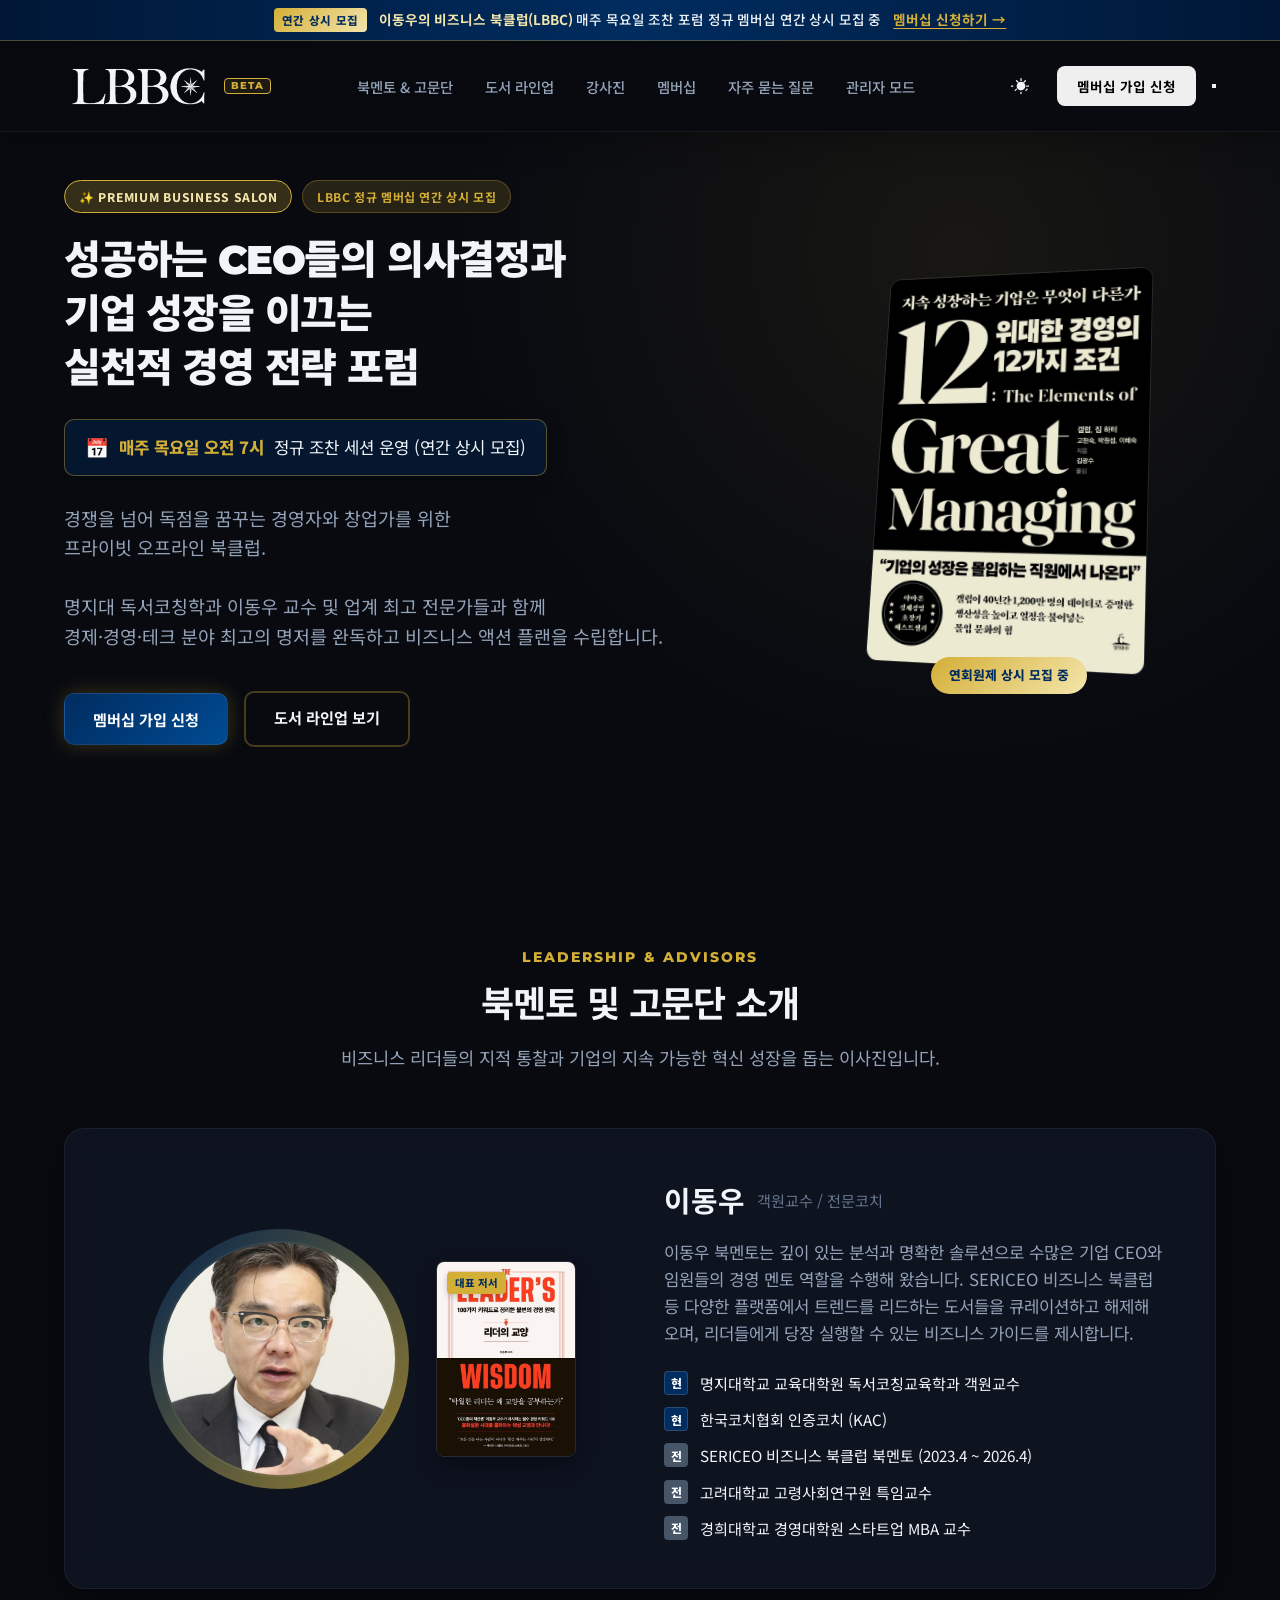
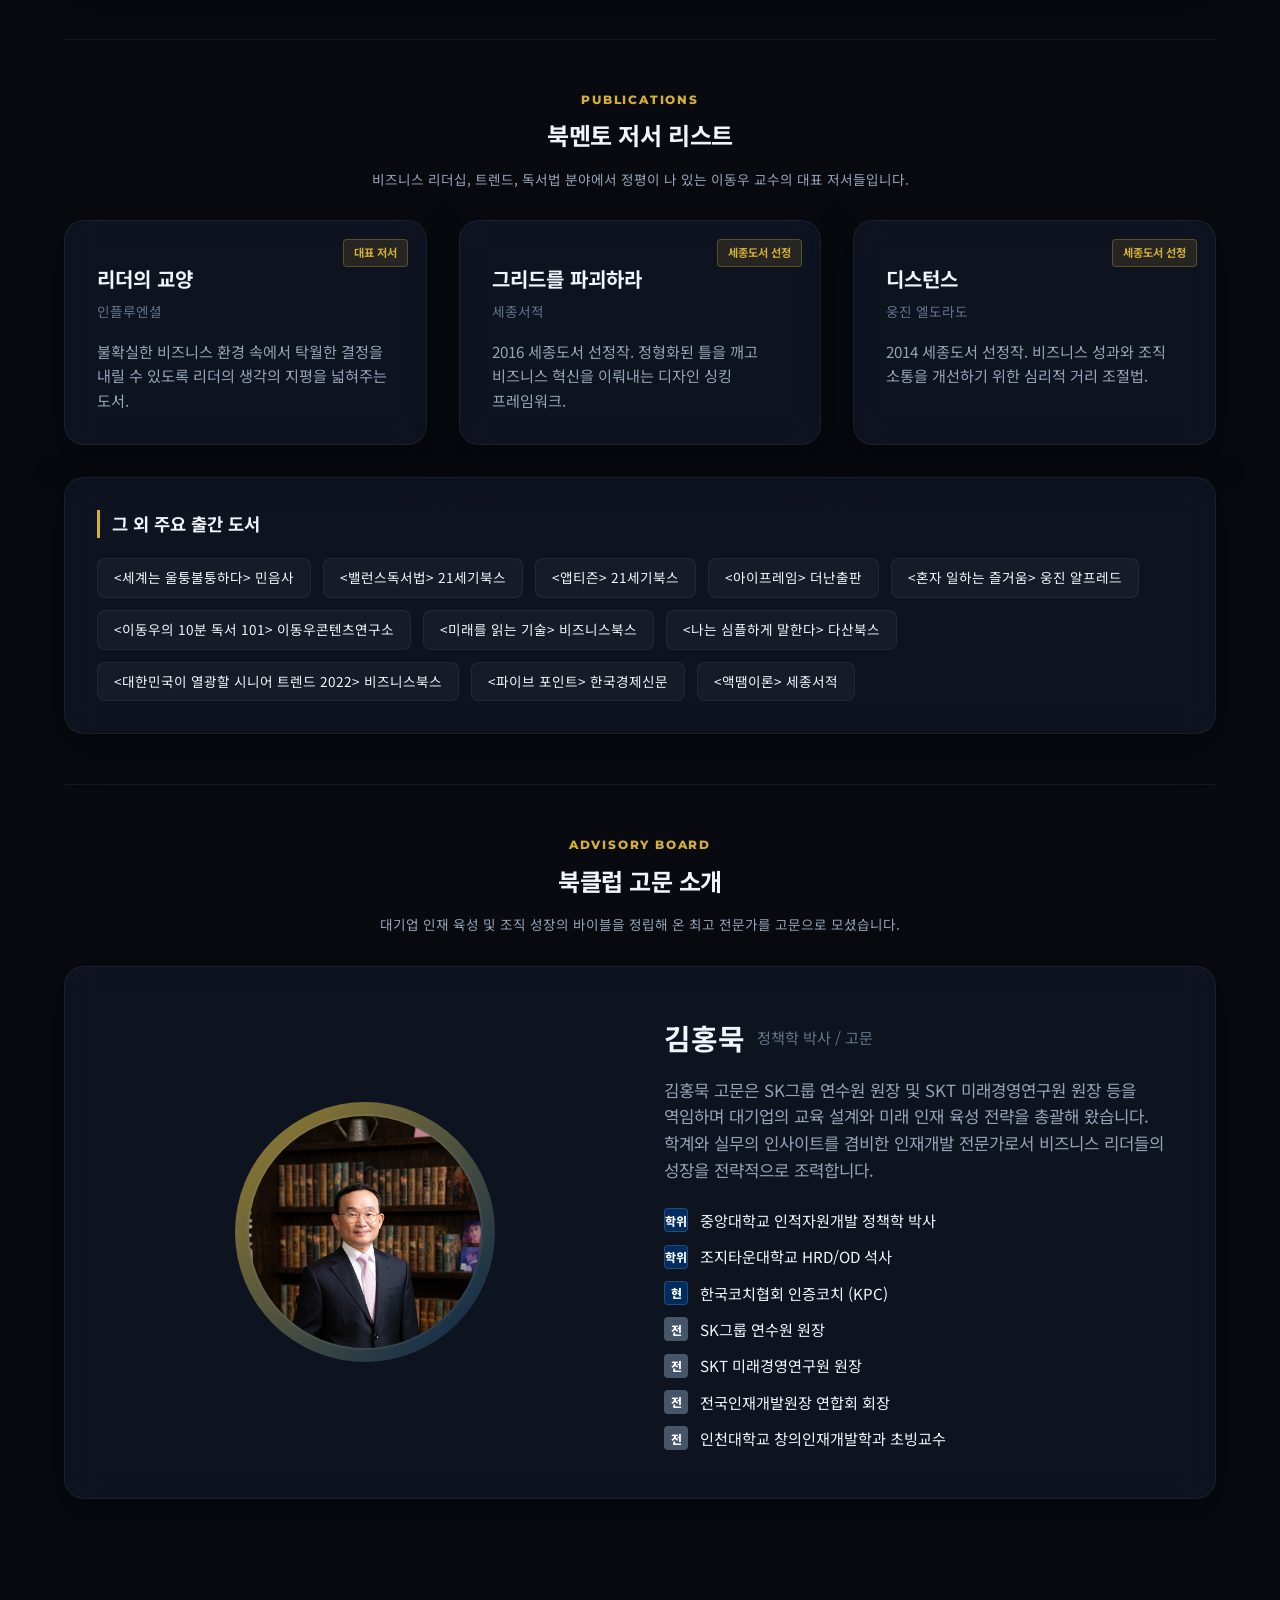
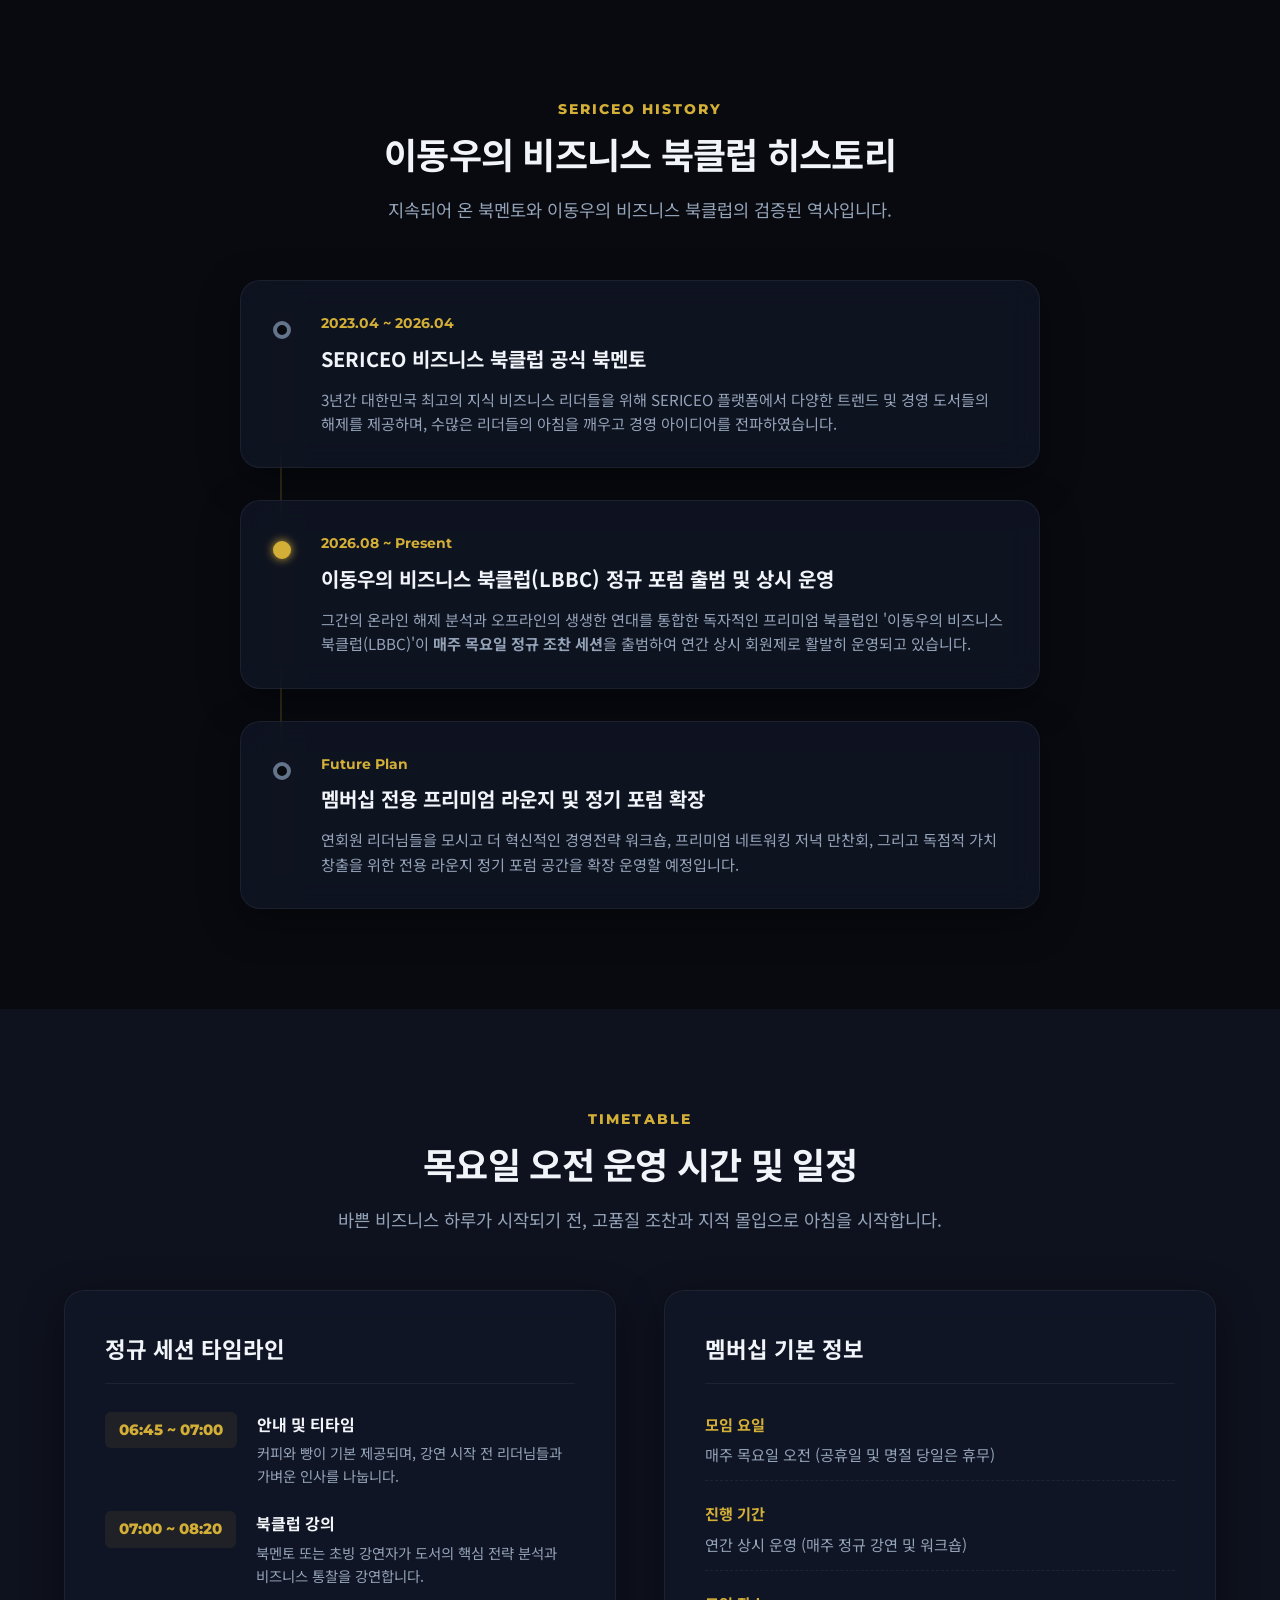
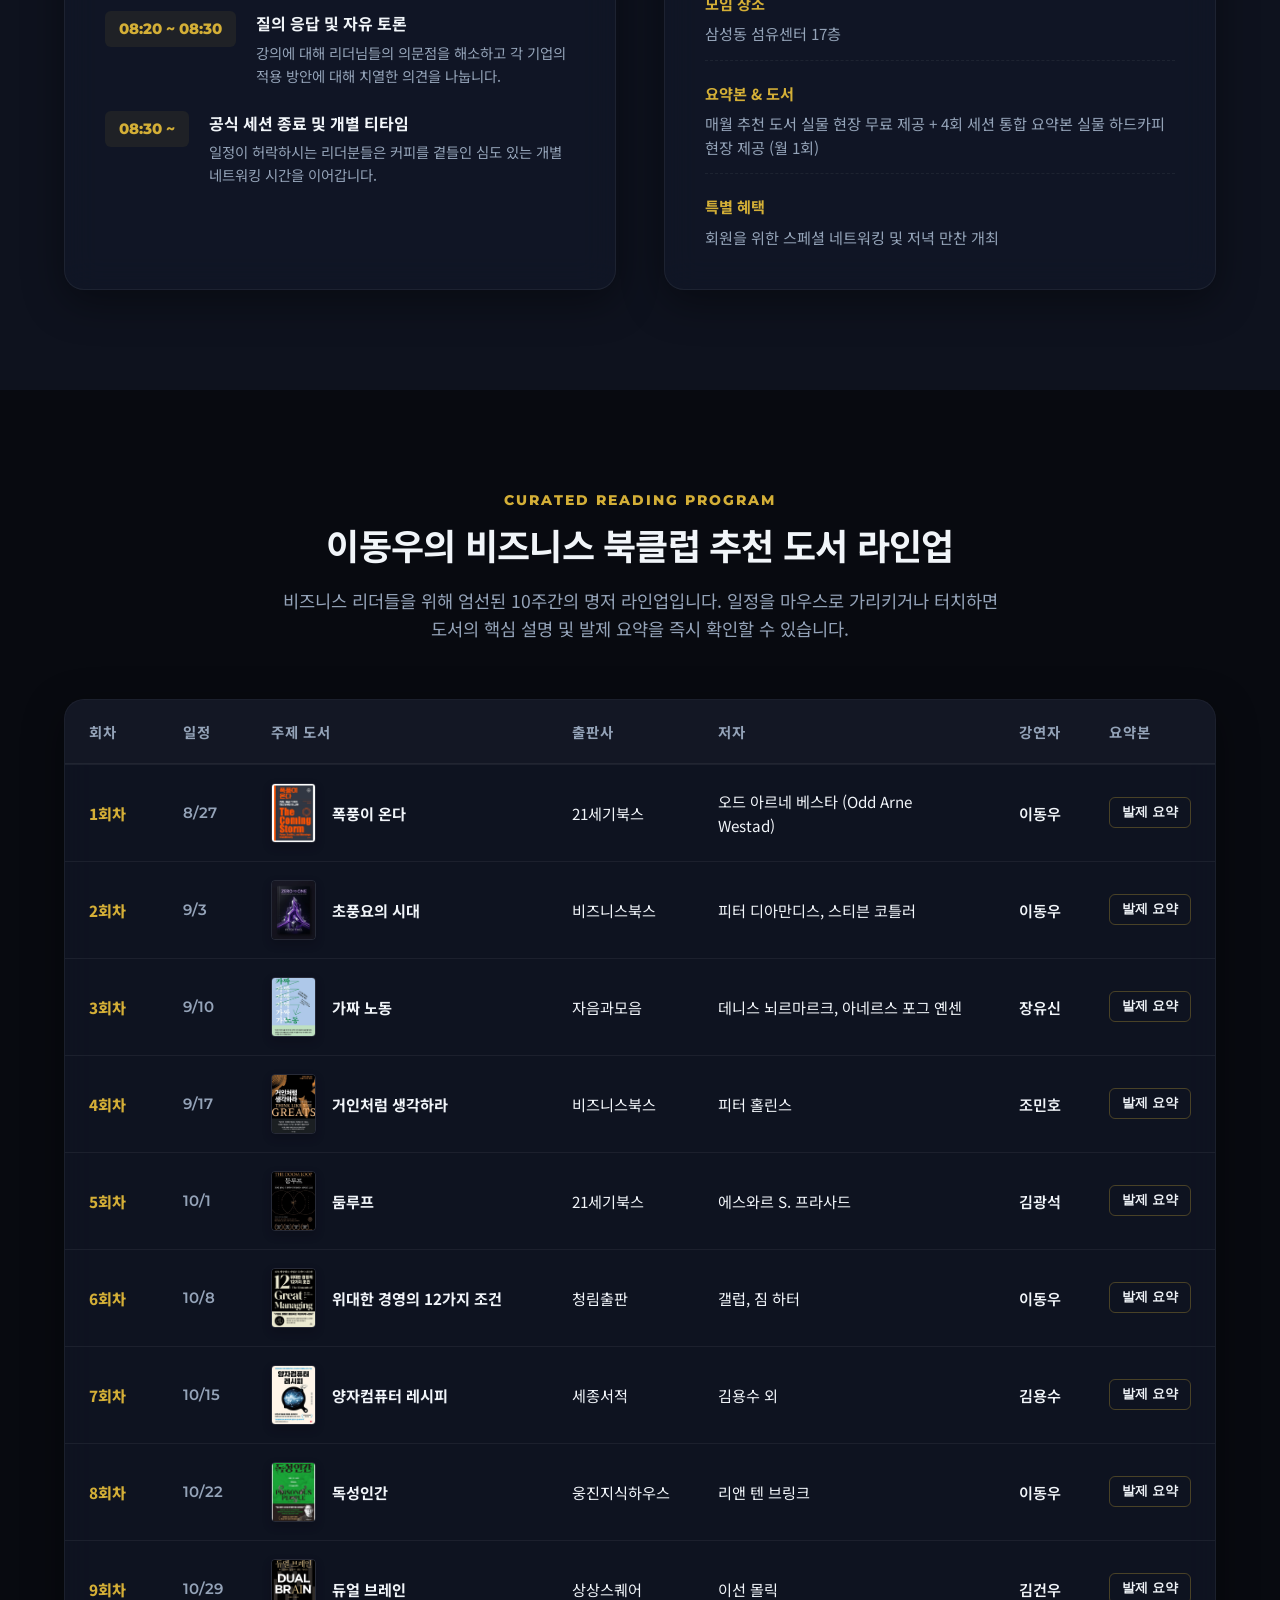
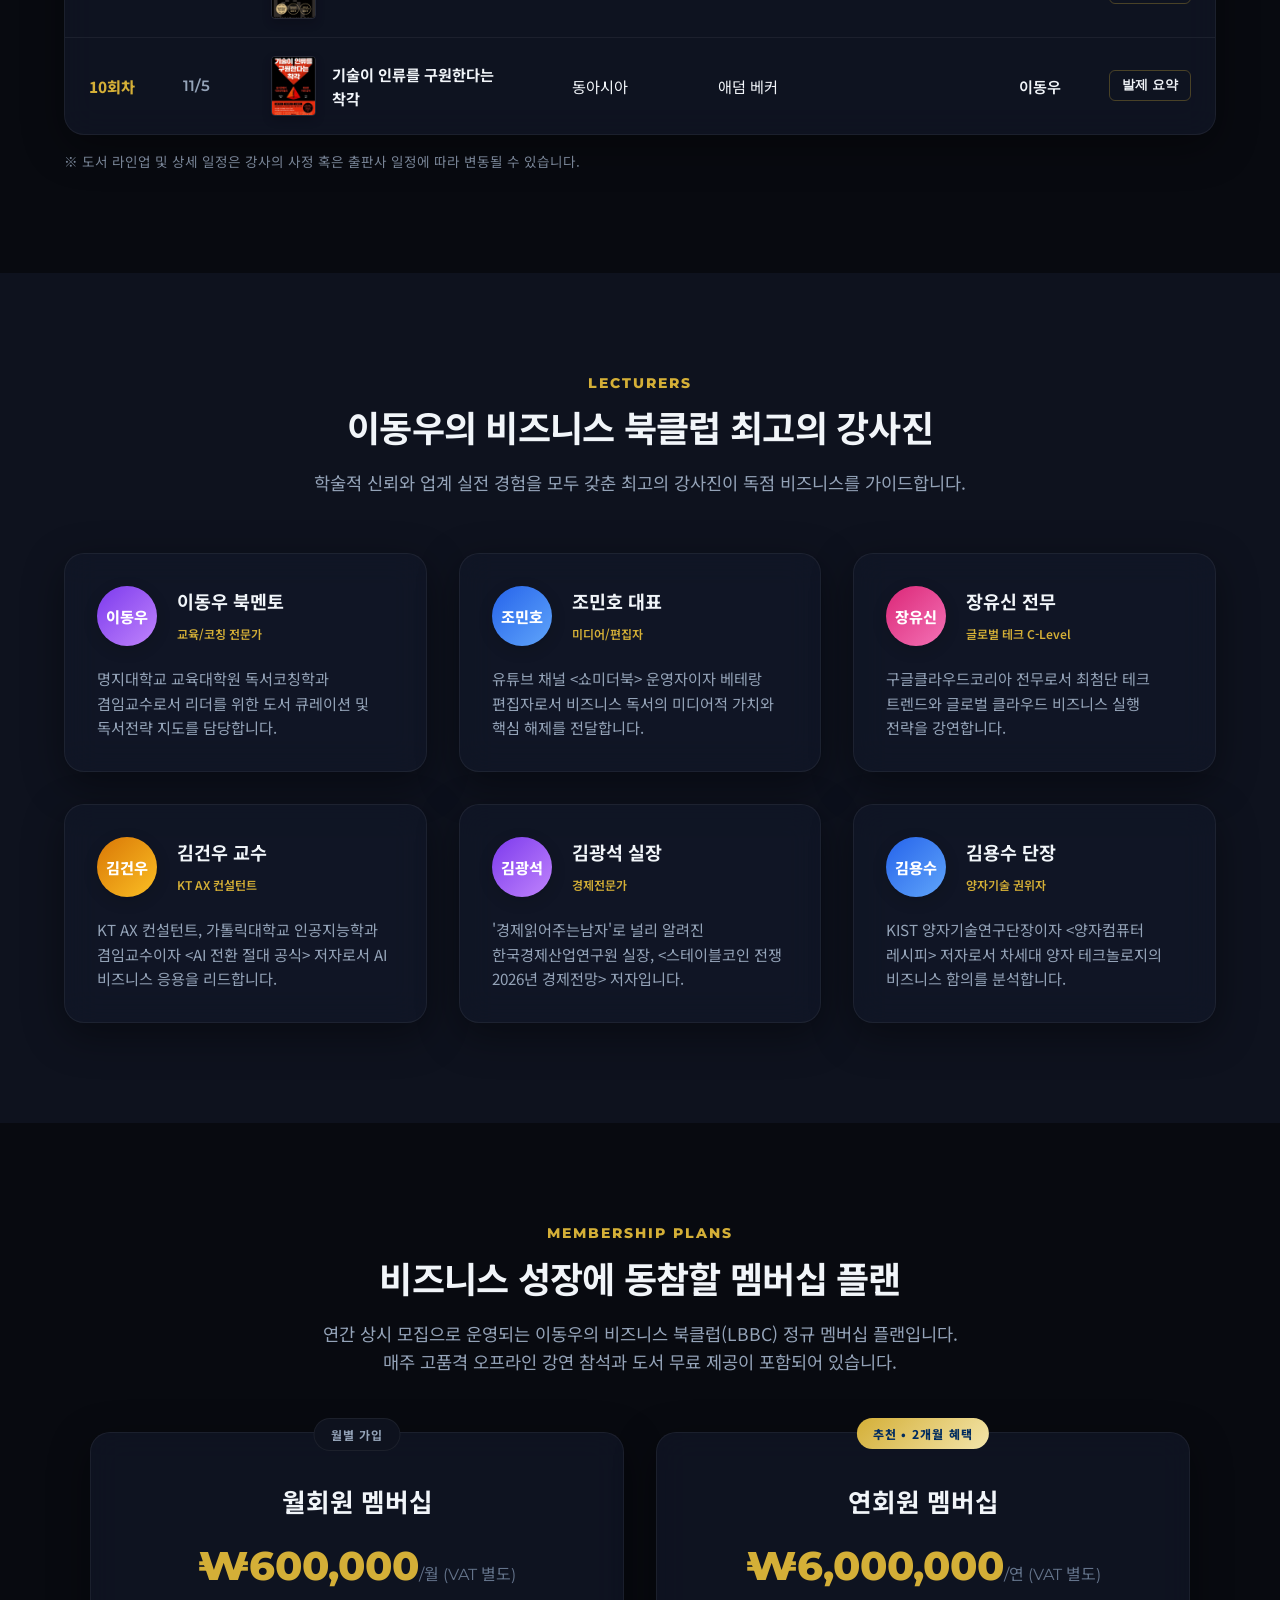
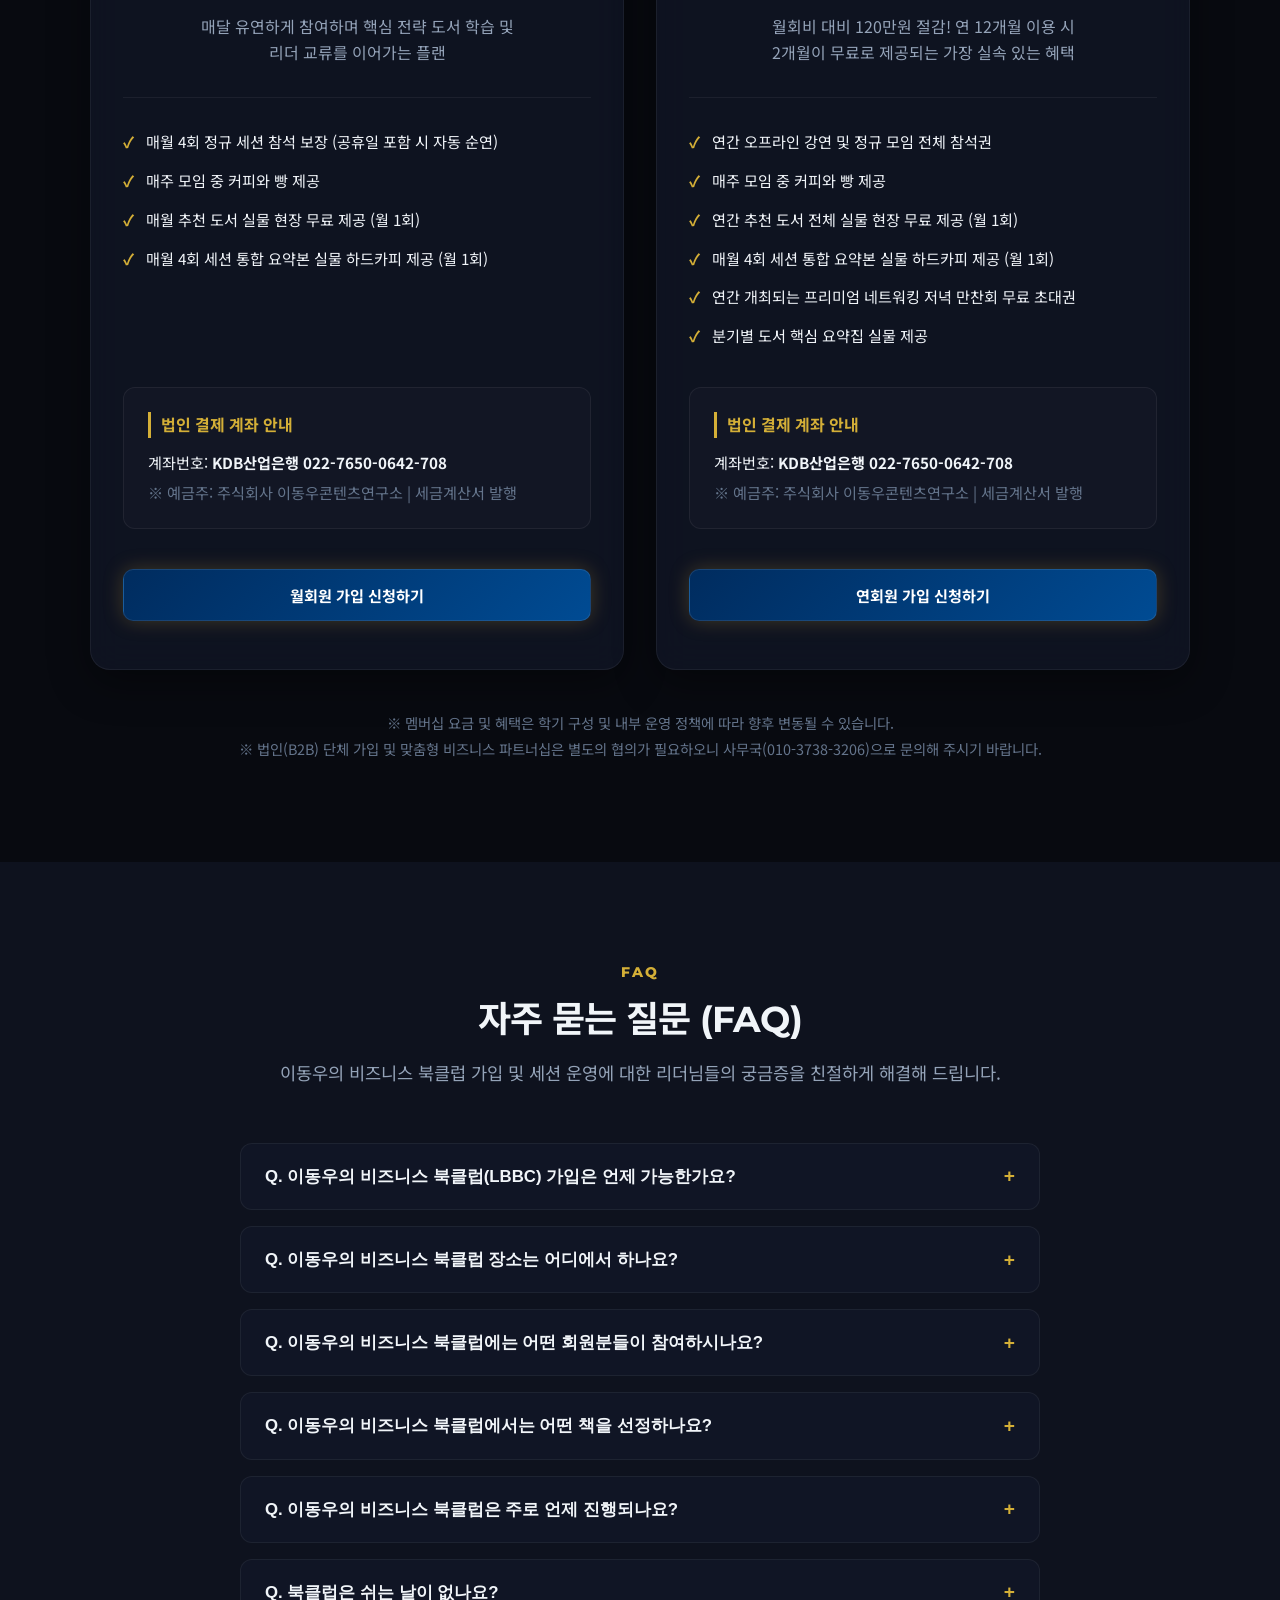
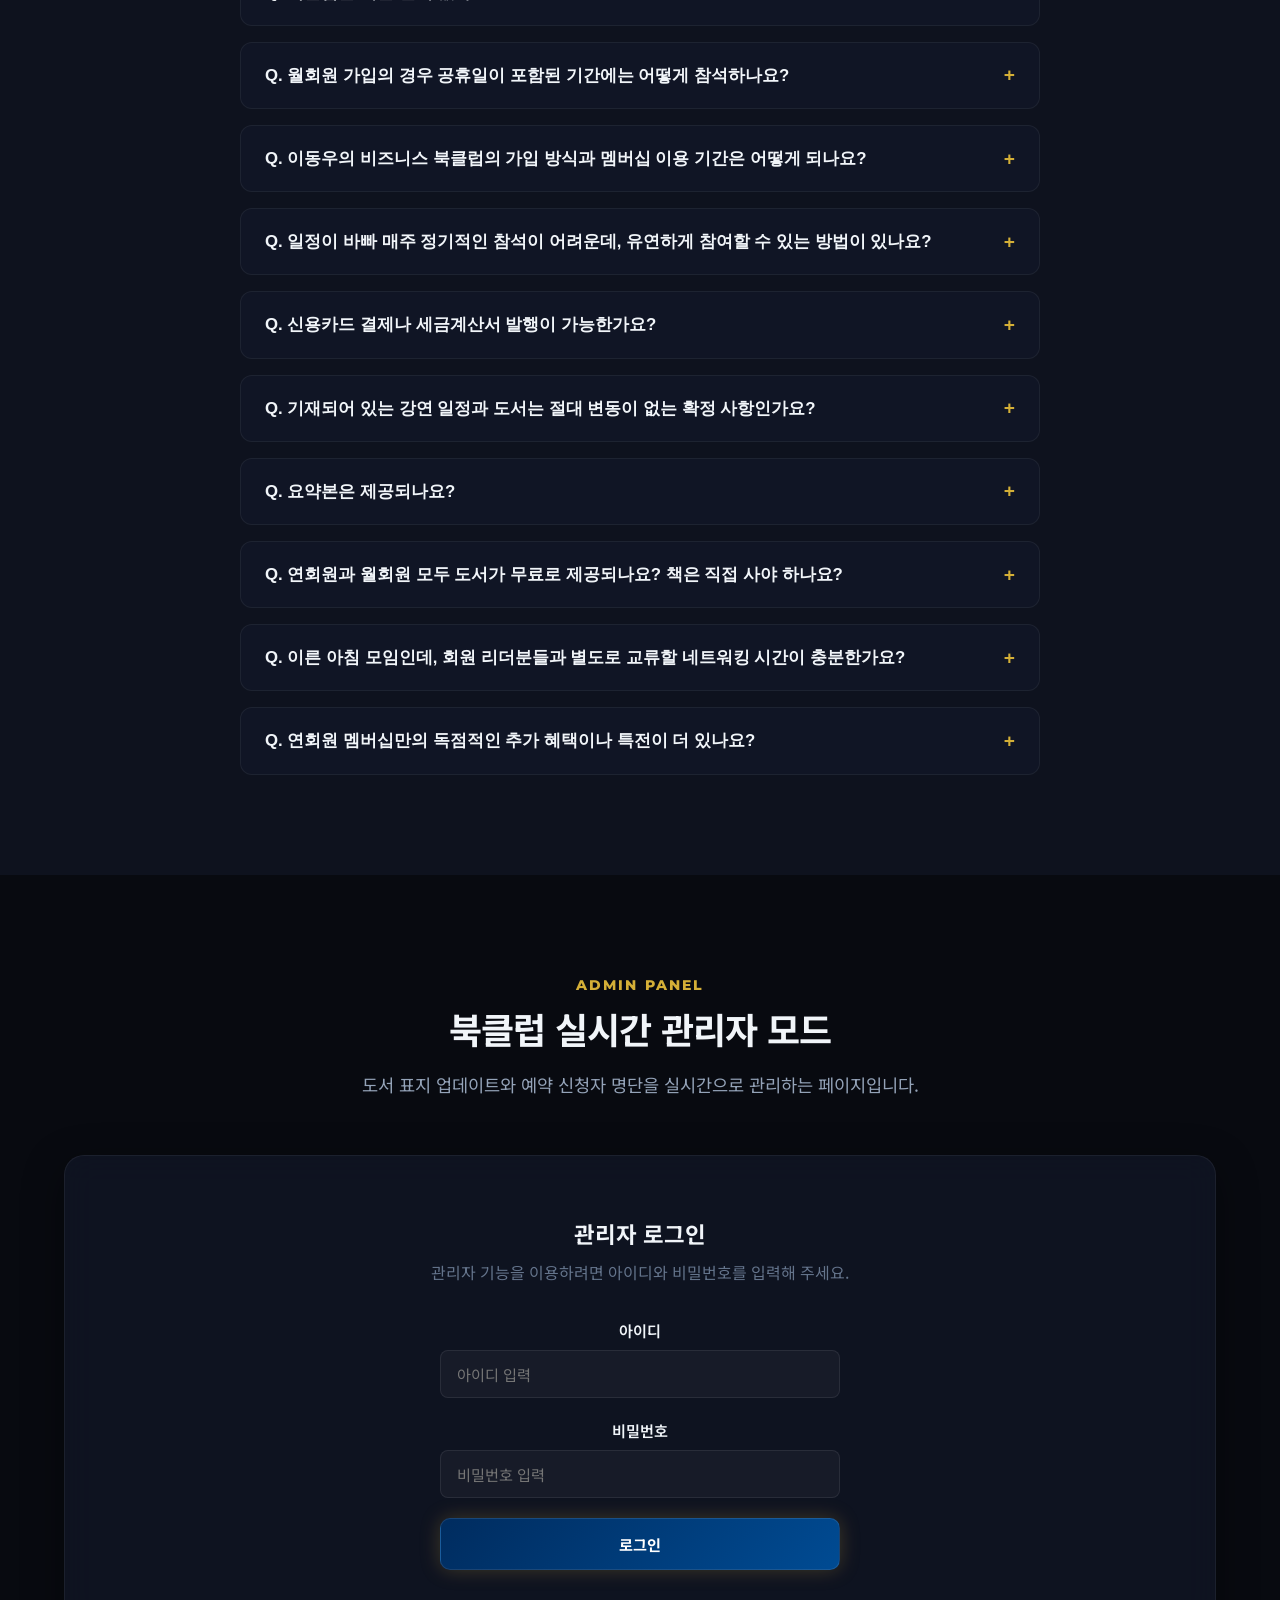
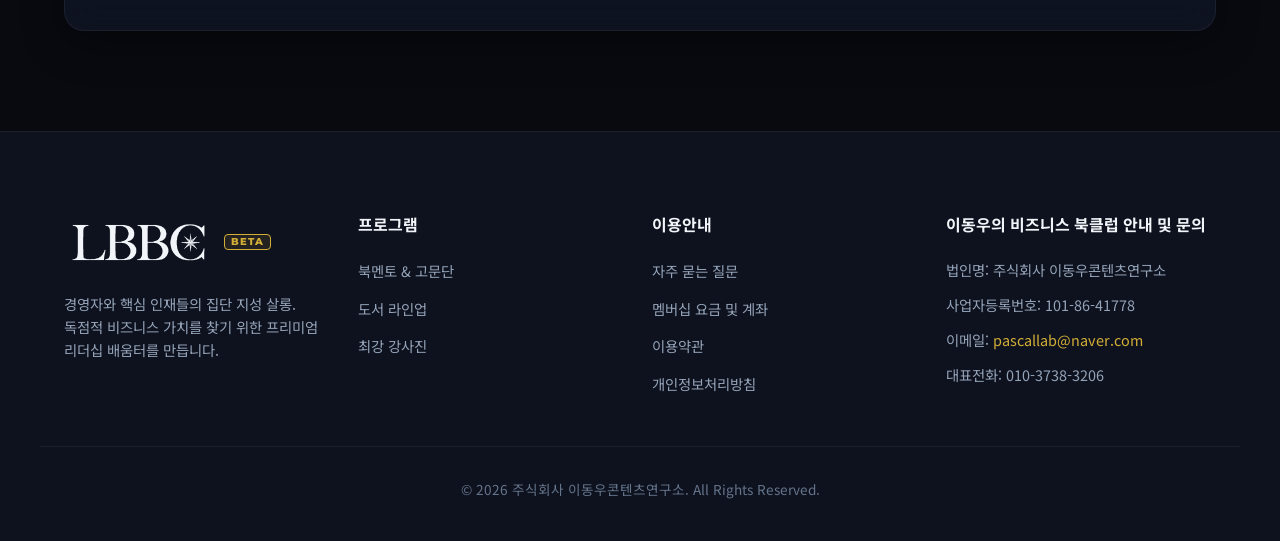
==== commit 51e4d0c1: "Update hero book cover: Replace 초풍요의 시대 with 위대한 경영의 12가지 조건" ====
--- a/index.html
+++ b/index.html
@@ -114,8 +114,8 @@
                 <div class="hero-image-area fade-in-up">
                     <div class="book-card-3d-wrapper">
                         <div class="book-card-3d">
-                            <!-- Show the main book (초풍요의 시대) -->
-                            <img src="assets/super_abundance.jpg" alt="초풍요의 시대 도서 표지" class="book-image-main" id="hero-book-cover">
+                            <!-- Show the main book (위대한 경영의 12가지 조건) -->
+                            <img src="assets/great_managing.jpg" alt="위대한 경영의 12가지 조건 도서 표지" class="book-image-main" id="hero-book-cover">
                             <div class="book-card-glow"></div>
                         </div>
                         <div class="hero-season-tag">연회원제 상시 모집 중</div>
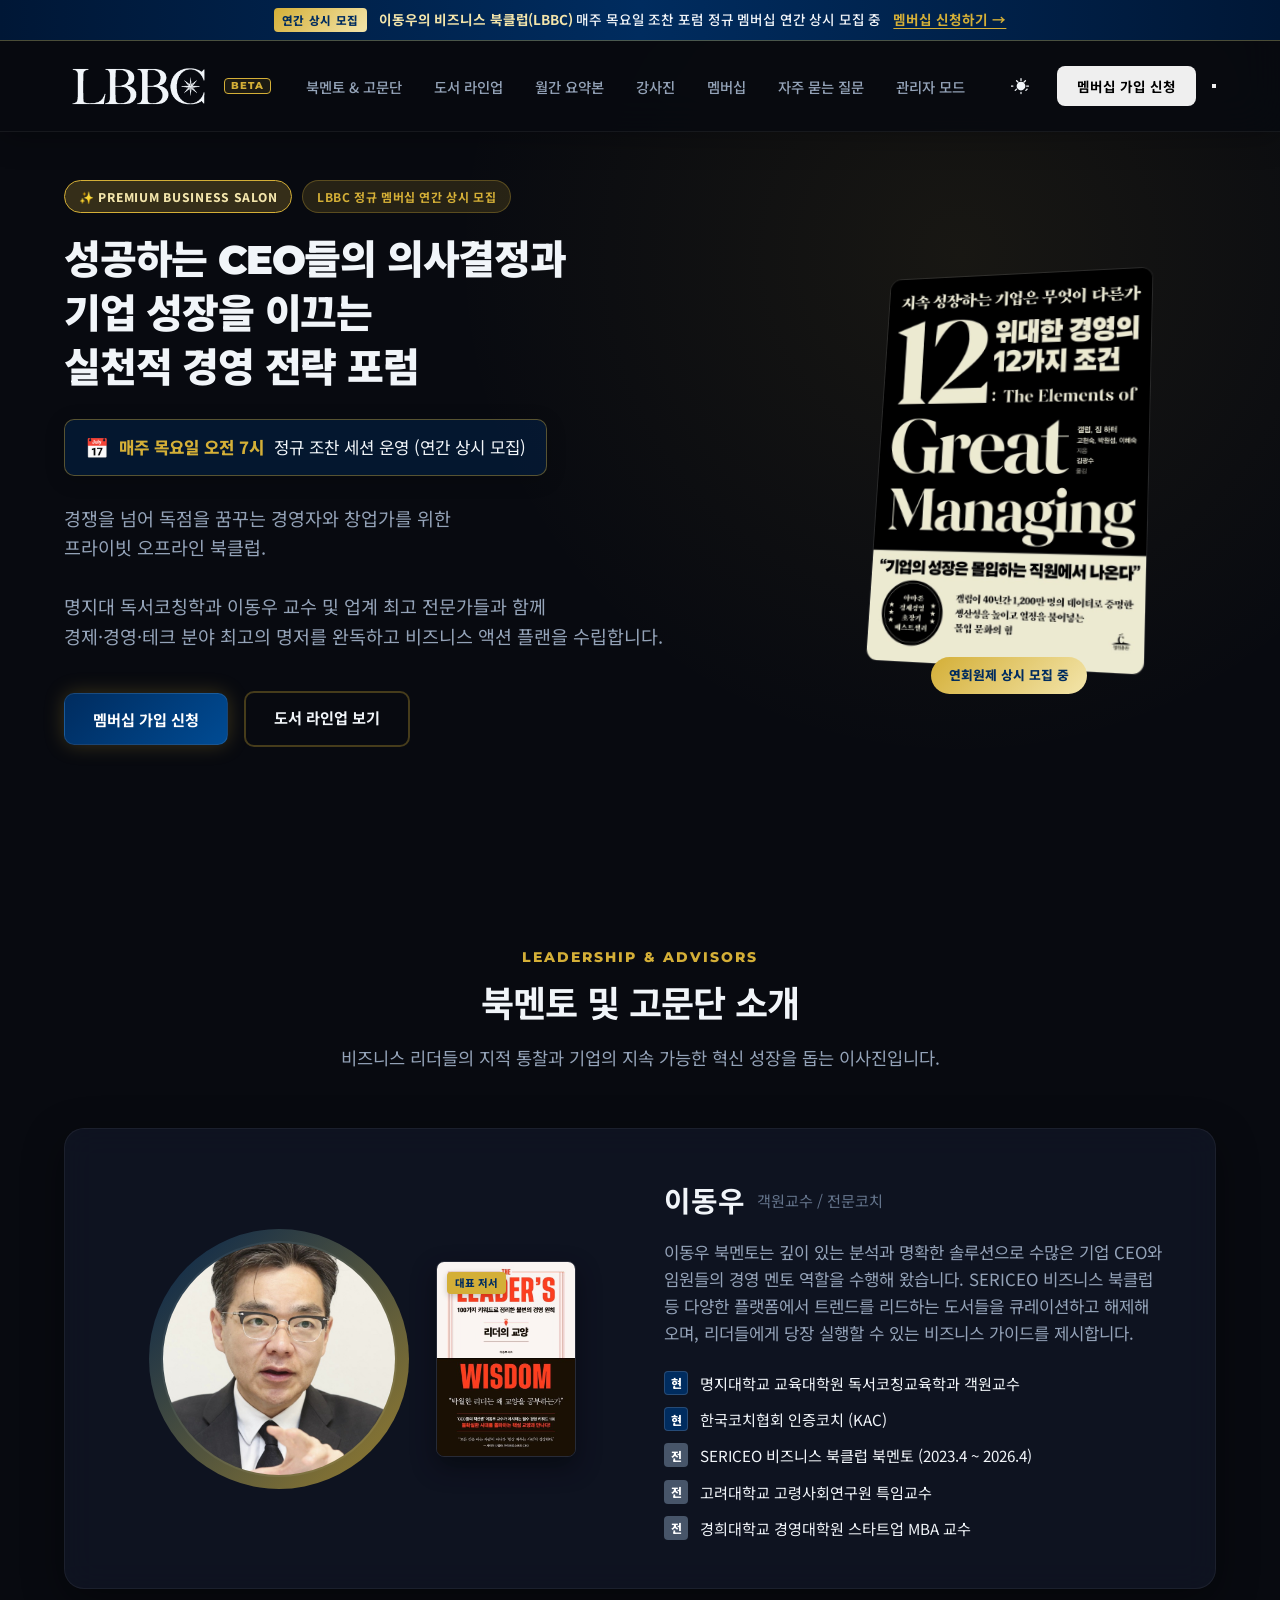
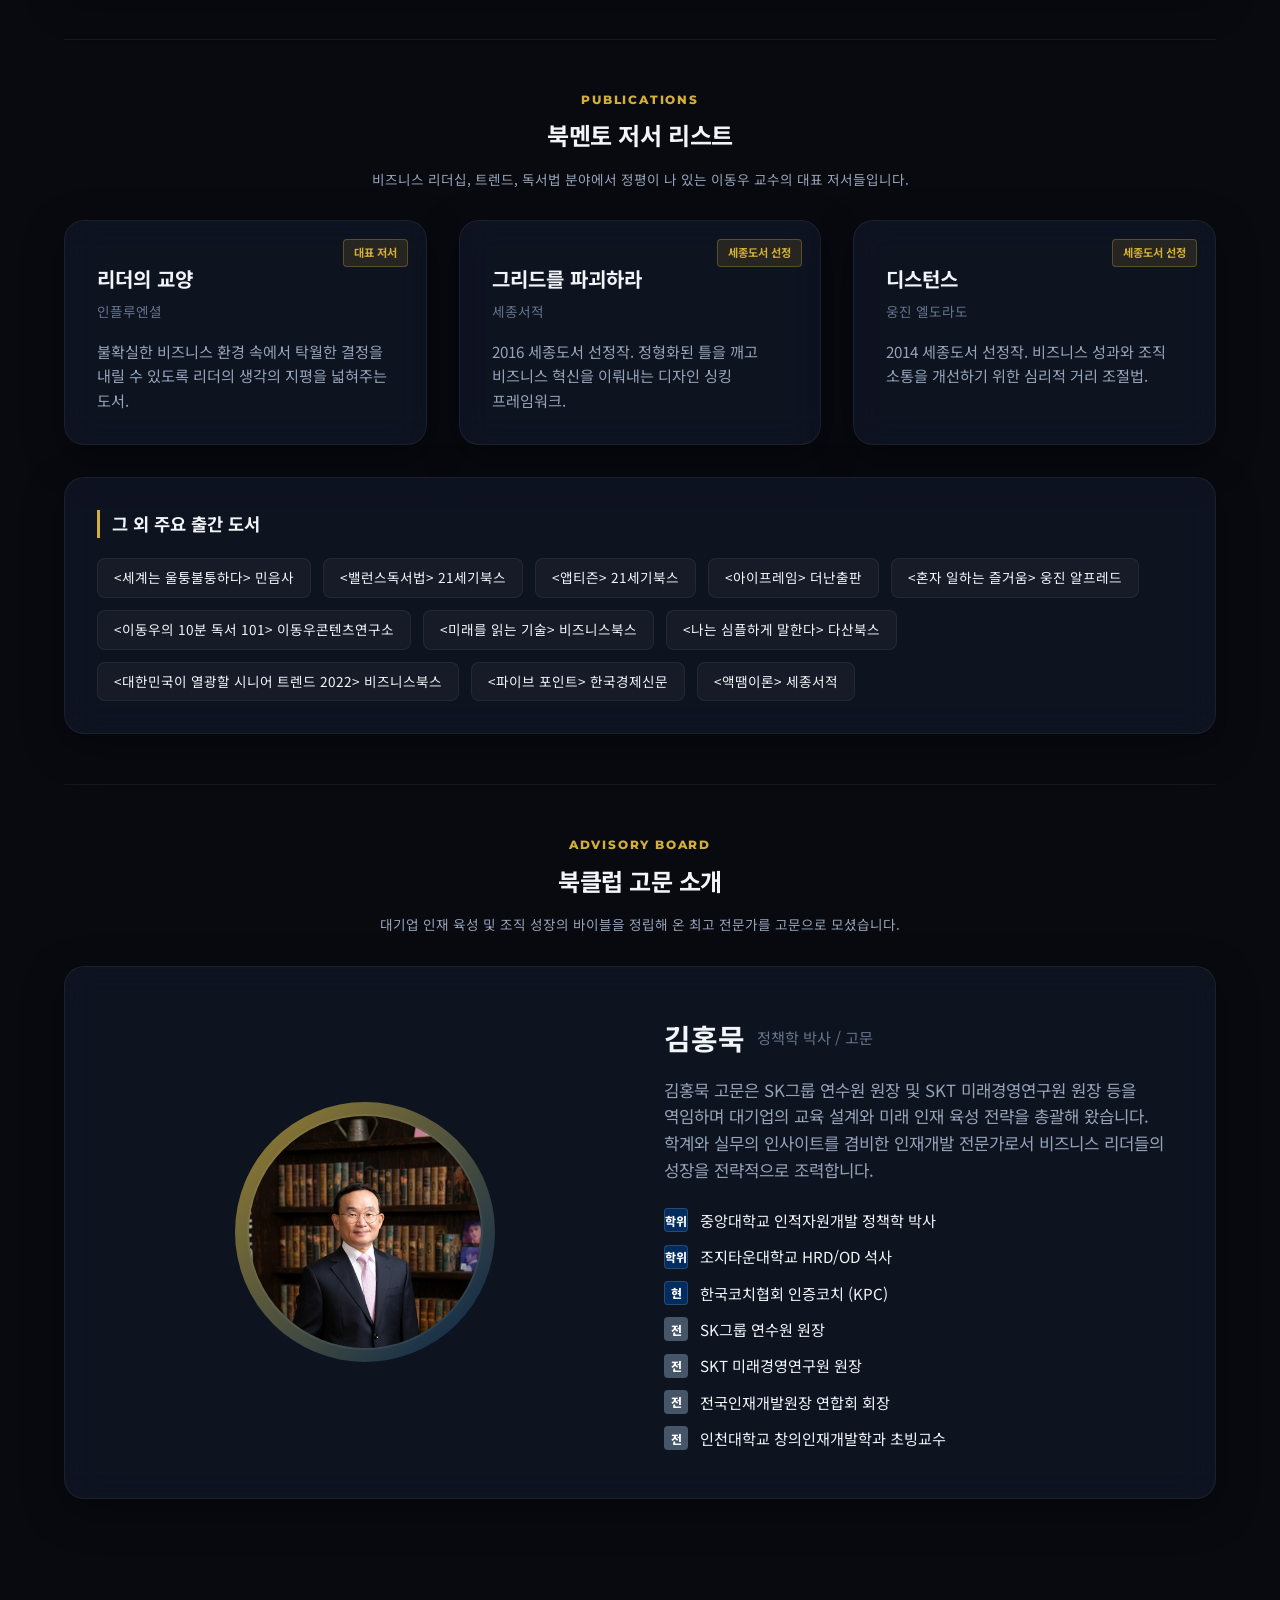
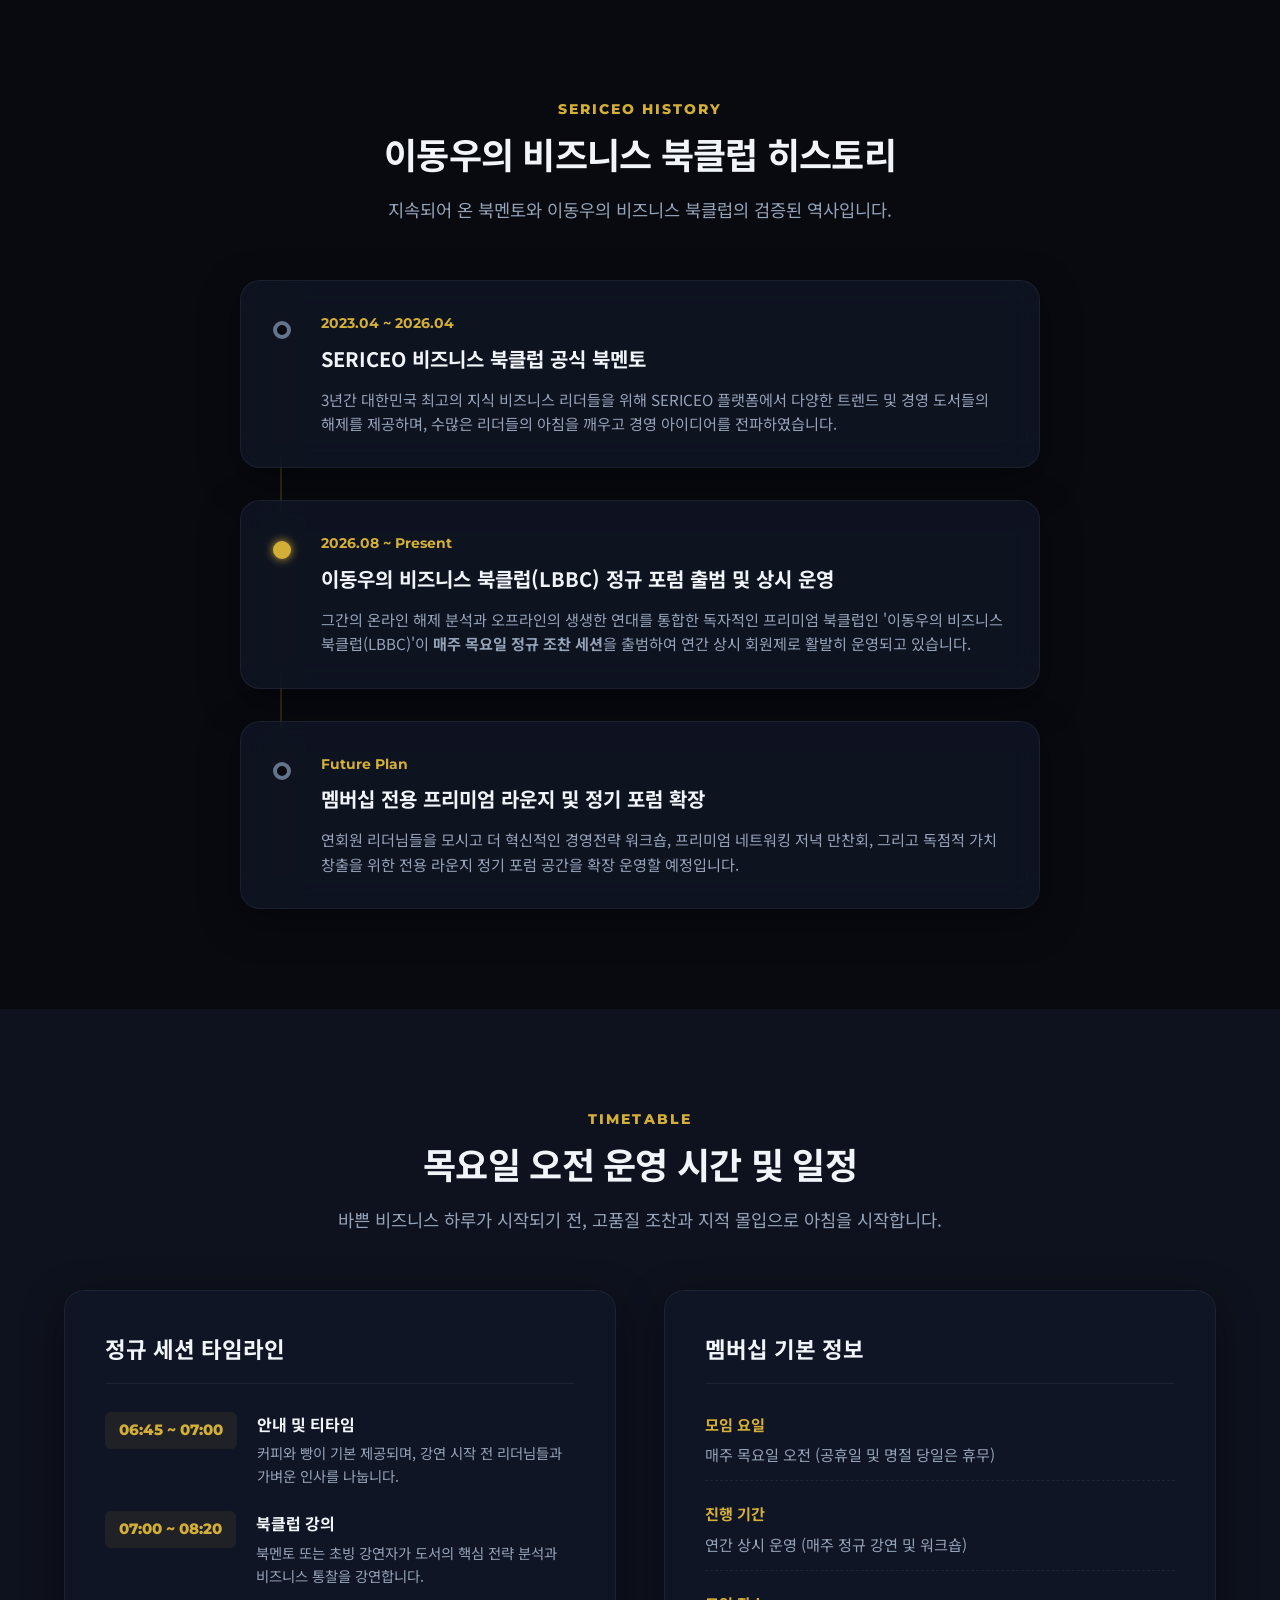
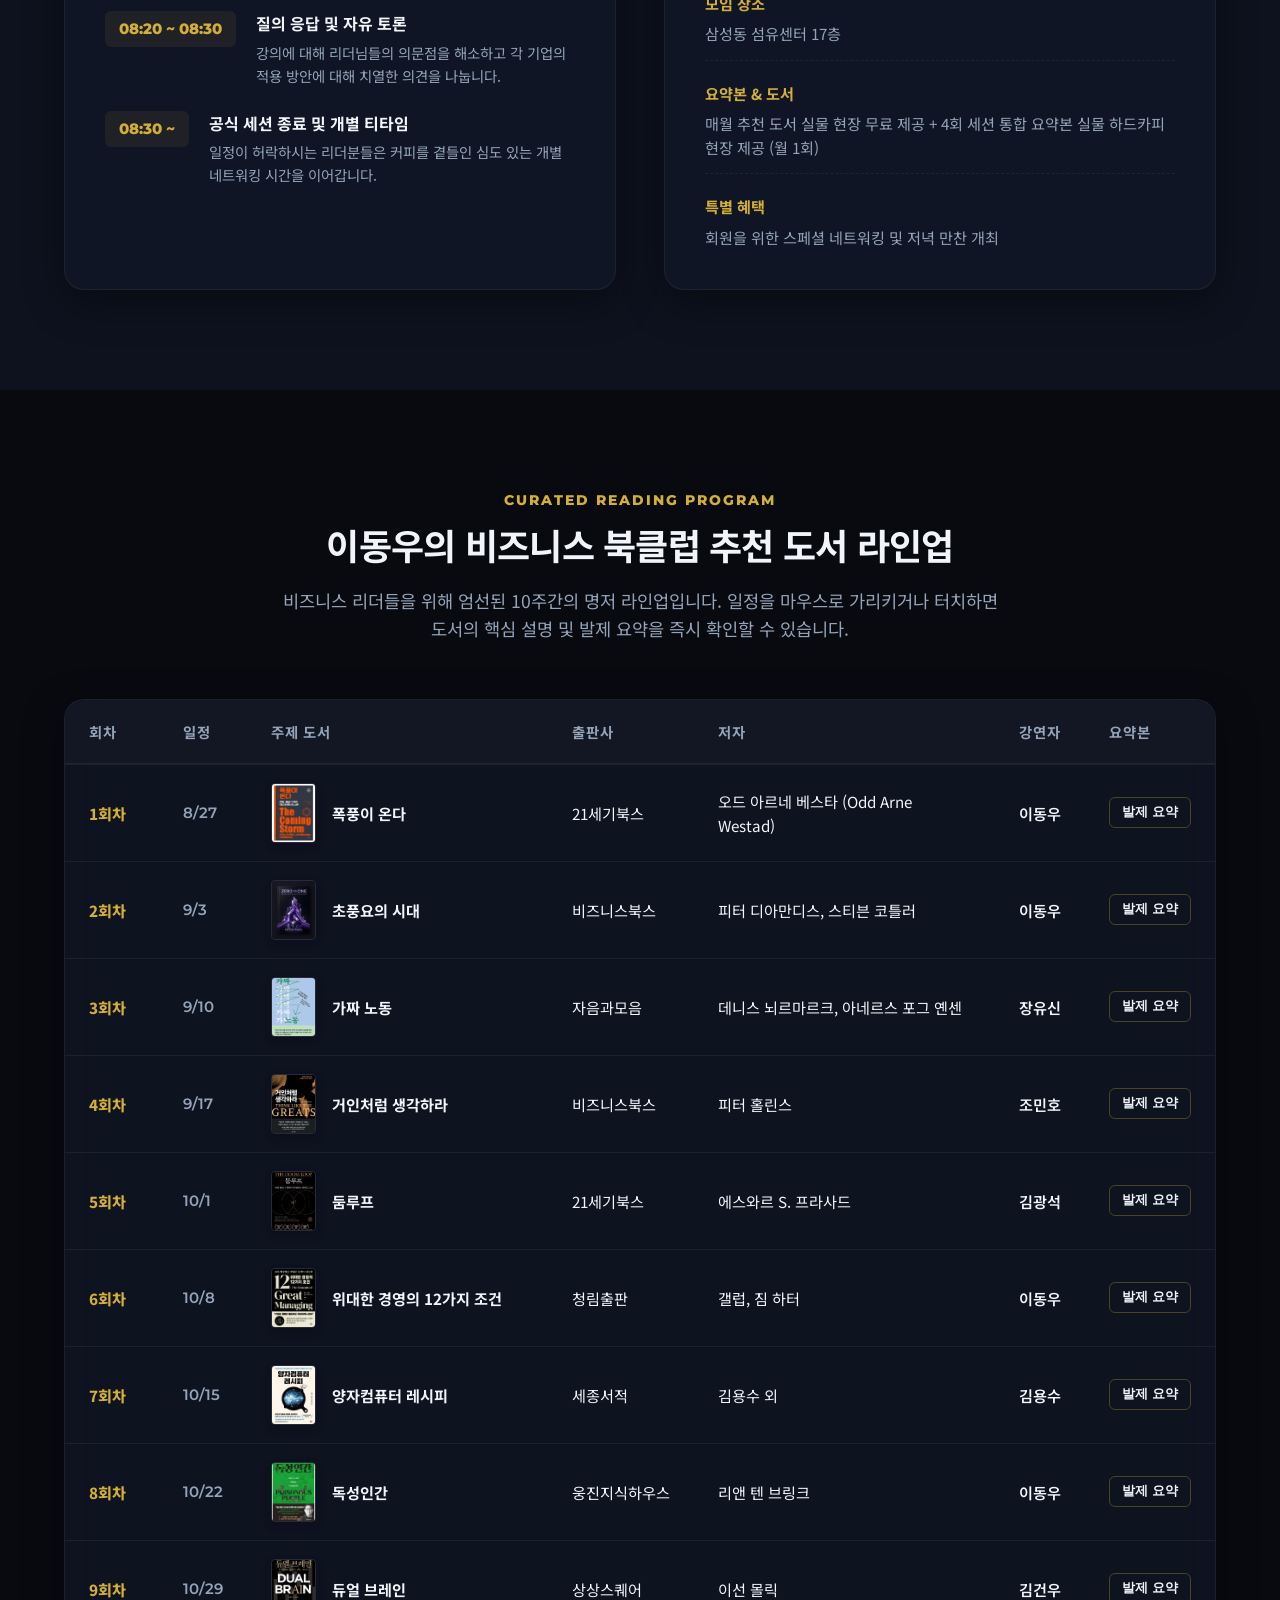
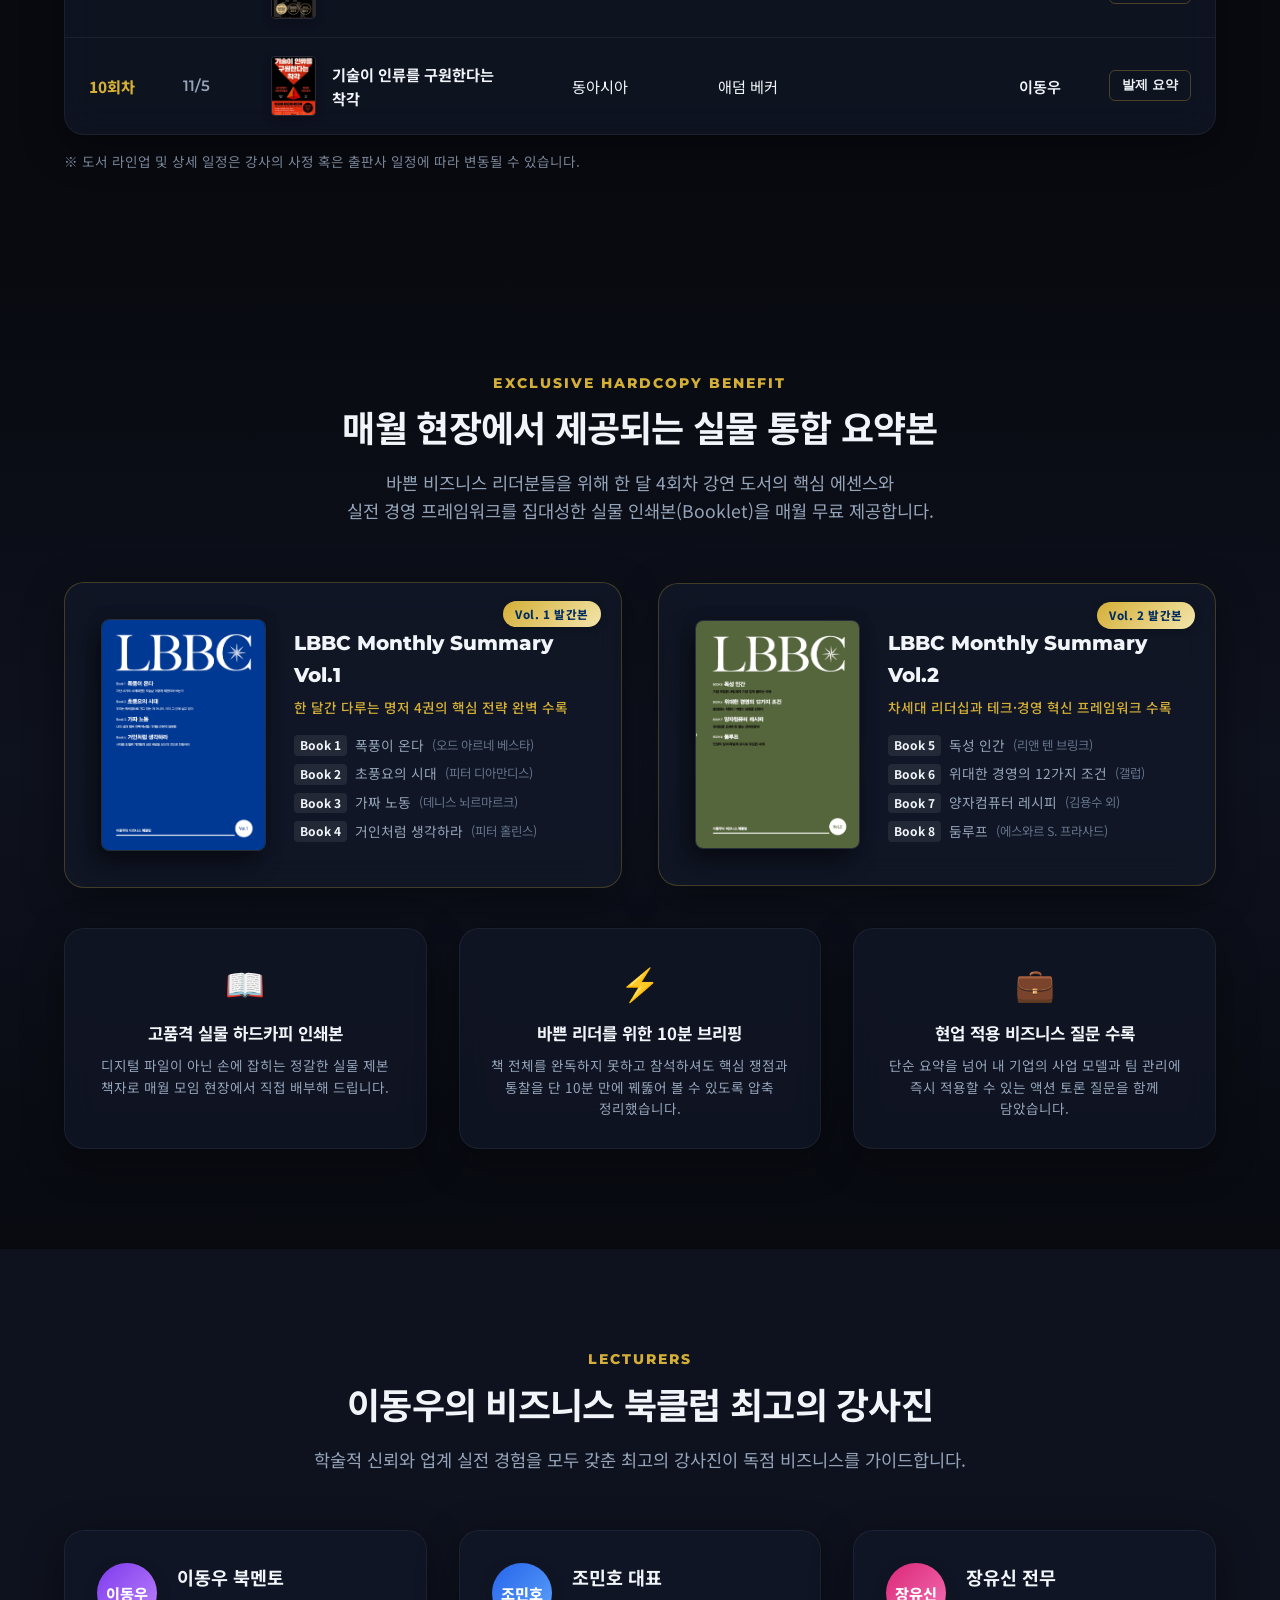
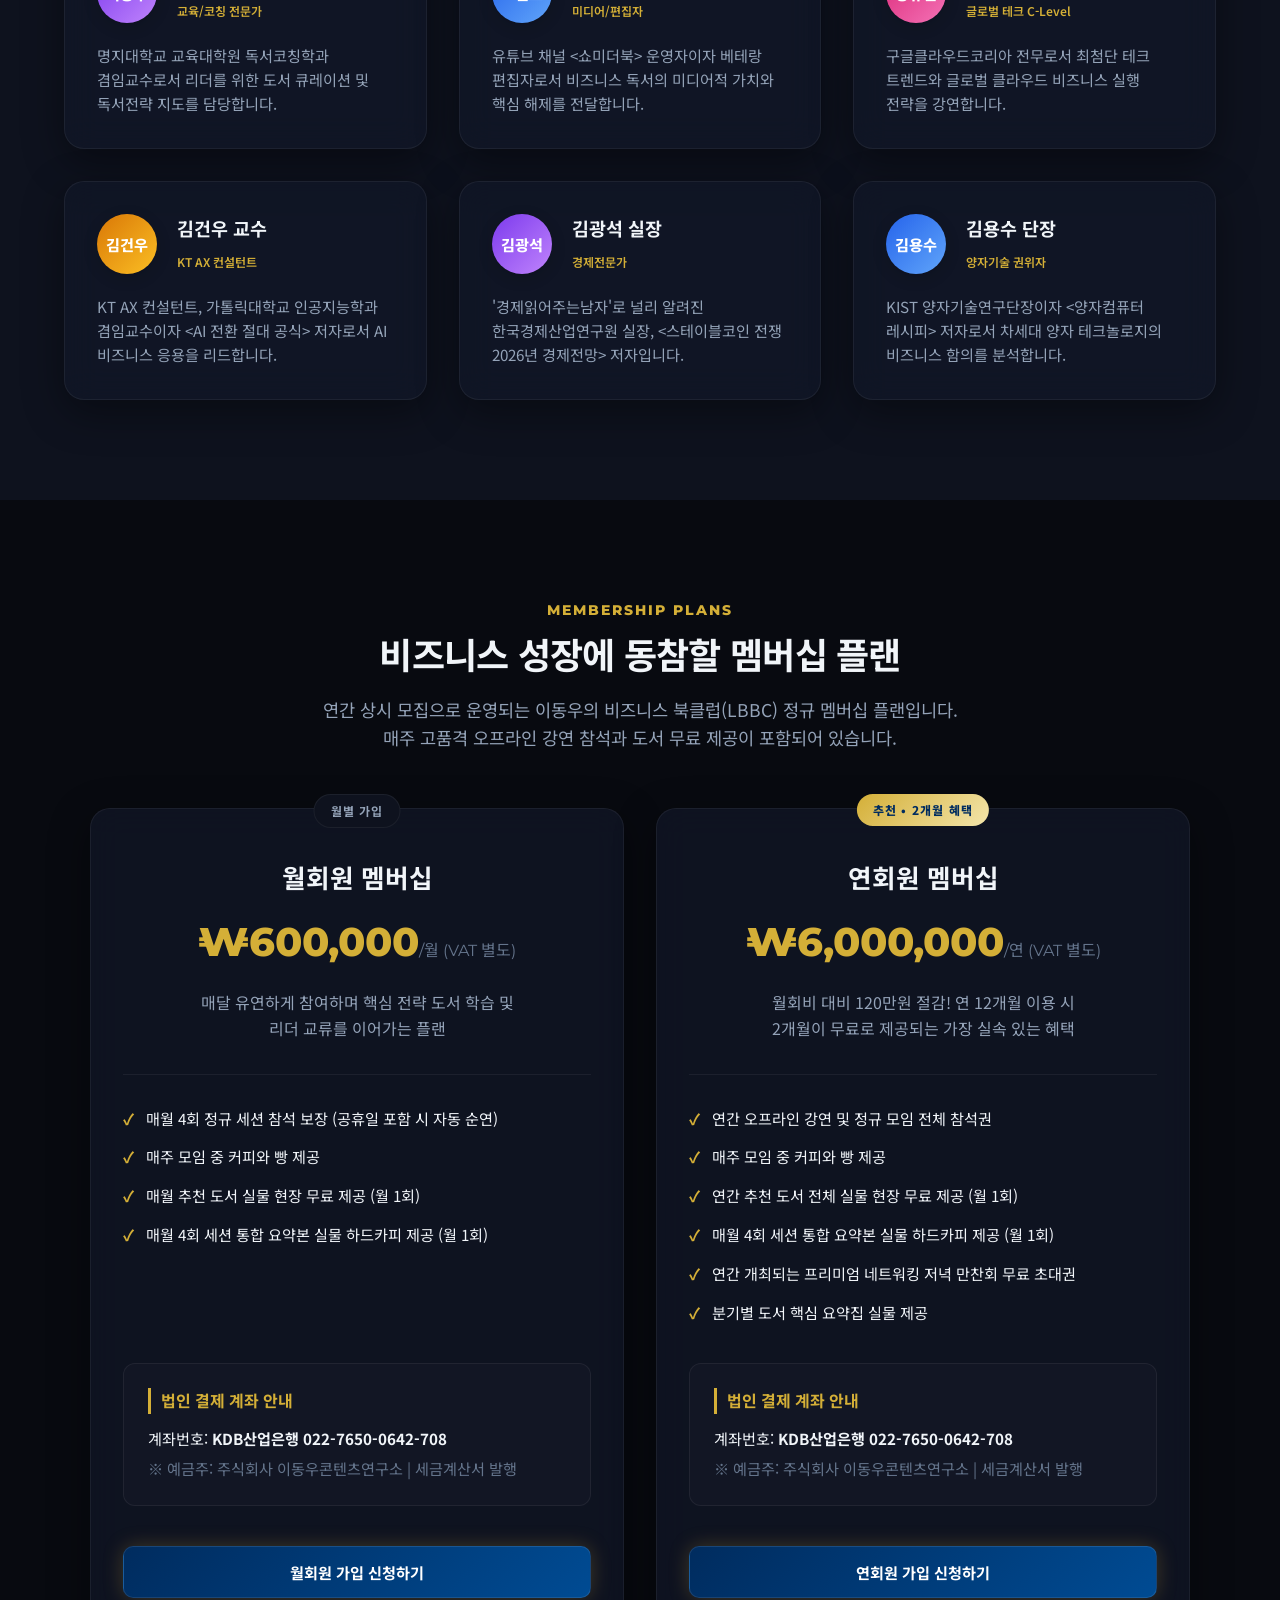
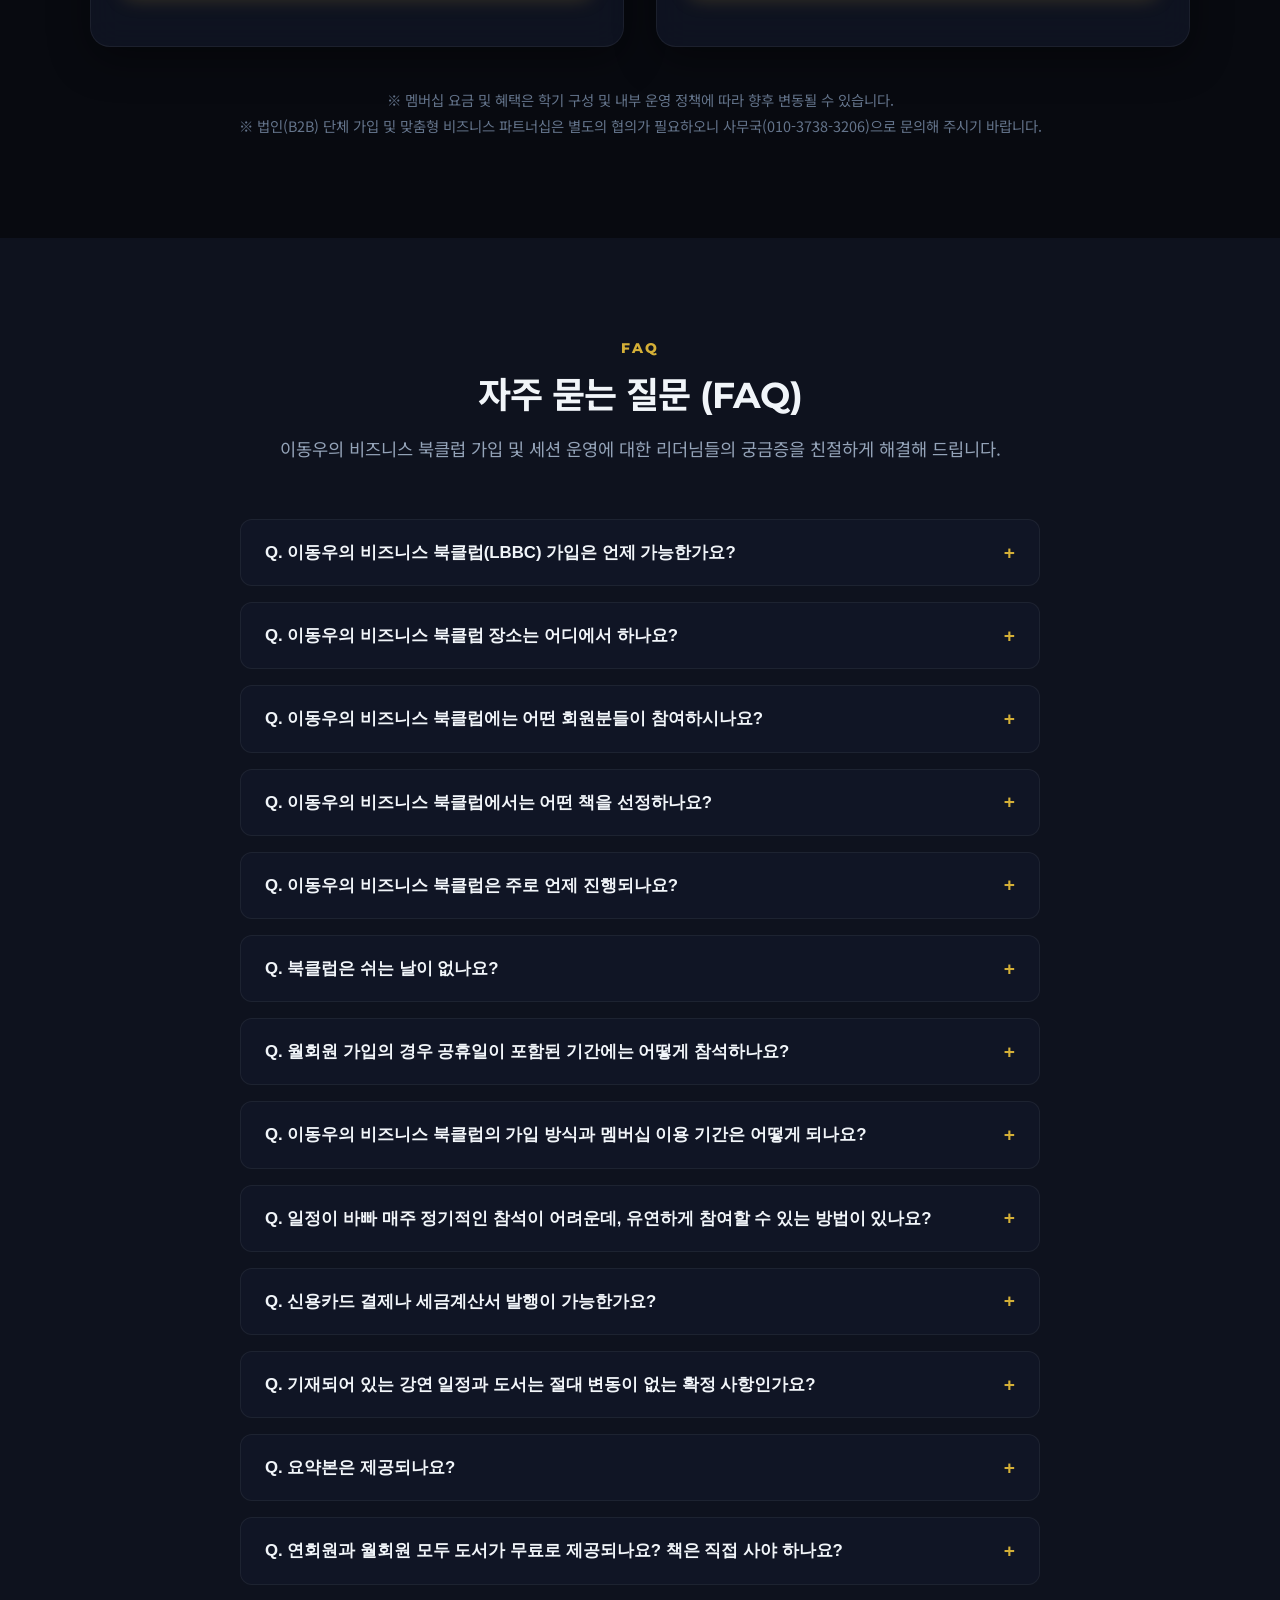
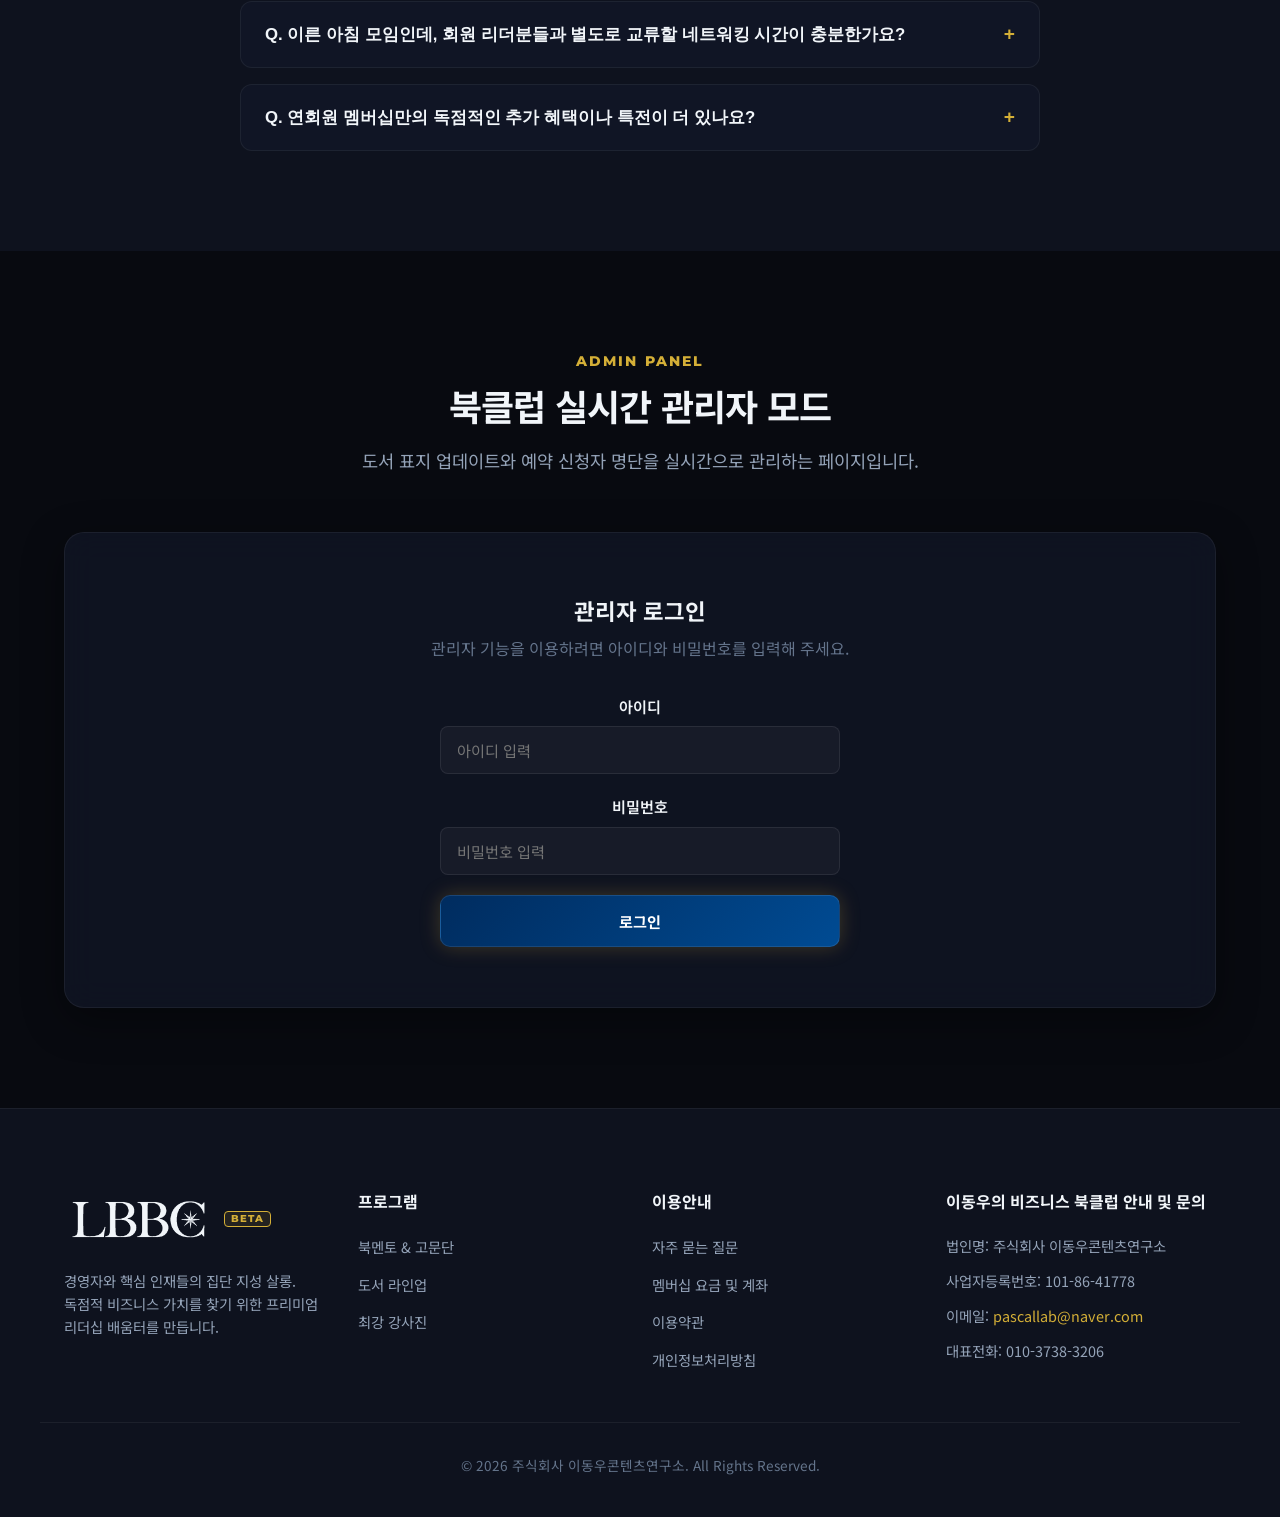
==== commit 86def84d: "Feature: Add monthly summary booklet showcase with Vol.1 and Vol.2 cover visuals" ====
--- a/index.html
+++ b/index.html
@@ -26,7 +26,7 @@
     <link rel="apple-touch-icon" href="assets/apple-touch-icon.png">
     
     <!-- Custom CSS -->
-    <link rel="stylesheet" href="styles.css?v=7">
+    <link rel="stylesheet" href="styles.css?v=8">
 </head>
 <body class="dark-theme">
     <!-- Header / Nav -->
@@ -52,6 +52,7 @@
                 <ul class="nav-list">
                     <li><a href="#about" class="nav-item">북멘토 & 고문단</a></li>
                     <li><a href="#schedule" class="nav-item">도서 라인업</a></li>
+                    <li><a href="#booklet" class="nav-item">월간 요약본</a></li>
                     <li><a href="#lecturers" class="nav-item">강사진</a></li>
                     <li><a href="#pricing" class="nav-item">멤버십</a></li>
                     <li><a href="#faq" class="nav-item">자주 묻는 질문</a></li>
@@ -422,6 +423,74 @@
             </div>
         </section>
 
+        <!-- Monthly Summary Booklet Showcase Section -->
+        <section class="summary-booklet-section" id="booklet">
+            <div class="container">
+                <div class="section-header text-center">
+                    <span class="section-subtitle">EXCLUSIVE HARDCOPY BENEFIT</span>
+                    <h2 class="section-title"><span class="keep-phrase">매월 현장에서 제공되는</span> <span class="keep-phrase">실물 통합 요약본</span></h2>
+                    <p class="section-desc"><span class="keep-phrase">바쁜 비즈니스 리더분들을 위해 한 달 4회차 강연 도서의 핵심 에센스와</span> <span class="keep-phrase">실전 경영 프레임워크를 집대성한 실물 인쇄본(Booklet)을 매월 무료 제공합니다.</span></p>
+                </div>
+
+                <div class="booklet-showcase-grid grid-2">
+                    <!-- Vol.1 Card -->
+                    <div class="booklet-card glass-panel">
+                        <div class="booklet-badge">Vol. 1 발간본</div>
+                        <div class="booklet-image-wrap">
+                            <img src="assets/summary_booklet_vol1.png" alt="LBBC 요약본 Vol.1 표지" class="booklet-img">
+                        </div>
+                        <div class="booklet-info">
+                            <h3>LBBC Monthly Summary Vol.1</h3>
+                            <p class="booklet-sub">한 달간 다루는 명저 4권의 핵심 전략 완벽 수록</p>
+                            <ul class="booklet-book-list">
+                                <li><strong>Book 1</strong> 폭풍이 온다 <span>(오드 아르네 베스타)</span></li>
+                                <li><strong>Book 2</strong> 초풍요의 시대 <span>(피터 디아만디스)</span></li>
+                                <li><strong>Book 3</strong> 가짜 노동 <span>(데니스 뇌르마르크)</span></li>
+                                <li><strong>Book 4</strong> 거인처럼 생각하라 <span>(피터 홀린스)</span></li>
+                            </ul>
+                        </div>
+                    </div>
+
+                    <!-- Vol.2 Card -->
+                    <div class="booklet-card glass-panel">
+                        <div class="booklet-badge">Vol. 2 발간본</div>
+                        <div class="booklet-image-wrap">
+                            <img src="assets/summary_booklet_vol2.png" alt="LBBC 요약본 Vol.2 표지" class="booklet-img">
+                        </div>
+                        <div class="booklet-info">
+                            <h3>LBBC Monthly Summary Vol.2</h3>
+                            <p class="booklet-sub">차세대 리더십과 테크·경영 혁신 프레임워크 수록</p>
+                            <ul class="booklet-book-list">
+                                <li><strong>Book 5</strong> 독성 인간 <span>(리앤 텐 브링크)</span></li>
+                                <li><strong>Book 6</strong> 위대한 경영의 12가지 조건 <span>(갤럽)</span></li>
+                                <li><strong>Book 7</strong> 양자컴퓨터 레시피 <span>(김용수 외)</span></li>
+                                <li><strong>Book 8</strong> 둠루프 <span>(에스와르 S. 프라사드)</span></li>
+                            </ul>
+                        </div>
+                    </div>
+                </div>
+
+                <!-- Booklet Value Highlights -->
+                <div class="booklet-features-row grid-3">
+                    <div class="booklet-feat-box glass-panel">
+                        <div class="feat-icon">📖</div>
+                        <h4>고품격 실물 하드카피 인쇄본</h4>
+                        <p>디지털 파일이 아닌 손에 잡히는 정갈한 실물 제본 책자로 매월 모임 현장에서 직접 배부해 드립니다.</p>
+                    </div>
+                    <div class="booklet-feat-box glass-panel">
+                        <div class="feat-icon">⚡</div>
+                        <h4>바쁜 리더를 위한 10분 브리핑</h4>
+                        <p>책 전체를 완독하지 못하고 참석하셔도 핵심 쟁점과 통찰을 단 10분 만에 꿰뚫어 볼 수 있도록 압축 정리했습니다.</p>
+                    </div>
+                    <div class="booklet-feat-box glass-panel">
+                        <div class="feat-icon">💼</div>
+                        <h4>현업 적용 비즈니스 질문 수록</h4>
+                        <p>단순 요약을 넘어 내 기업의 사업 모델과 팀 관리에 즉시 적용할 수 있는 액션 토론 질문을 함께 담았습니다.</p>
+                    </div>
+                </div>
+            </div>
+        </section>
+
         <!-- Lecturer List Section -->
         <section class="lecturers-section" id="lecturers">
             <div class="container">
@@ -724,6 +793,10 @@
                             <p class="faq-answer">
                                 네, 그렇습니다. <strong>매월 1회, 4회차 강의(한 달 분량)를 위한 도서의 핵심 요약본을 통합하여 실물 하드카피(인쇄본)로 모임 현장에서 직접 제공</strong>해 드립니다. 바쁘신 비즈니스 일정 속에서도 핵심 맥락을 빠르게 파악하고 토론에 참여하실 수 있도록 핵심 뼈대와 비즈니스 통찰을 압축하여 구성했습니다.
                             </p>
+                            <div class="faq-booklet-preview">
+                                <img src="assets/summary_booklet_vol1.png" alt="LBBC 요약본 Vol.1" class="faq-booklet-thumb">
+                                <img src="assets/summary_booklet_vol2.png" alt="LBBC 요약본 Vol.2" class="faq-booklet-thumb">
+                            </div>
                         </div>
                     </div>
 
--- a/styles.css
+++ b/styles.css
@@ -2528,3 +2528,185 @@
     display: inline-block;
     animation: spin 1.2s linear infinite;
 }
+
+/* ==========================================================================
+   Monthly Summary Booklet Showcase Section
+   ========================================================================== */
+.summary-booklet-section {
+    background: linear-gradient(180deg, var(--bg-color) 0%, var(--bg-secondary) 50%, var(--bg-color) 100%);
+    position: relative;
+    padding: 100px 0;
+}
+
+.booklet-showcase-grid {
+    gap: 36px;
+    margin-bottom: 40px;
+}
+
+.booklet-card {
+    padding: 36px;
+    position: relative;
+    display: flex;
+    gap: 28px;
+    align-items: center;
+    border: 1px solid rgba(212, 175, 55, 0.25);
+    background: rgba(18, 24, 40, 0.75);
+    transition: transform 0.4s ease, box-shadow 0.4s ease, border-color 0.4s ease;
+    overflow: hidden;
+}
+
+.booklet-card:hover {
+    transform: translateY(-6px);
+    box-shadow: 0 20px 40px rgba(0, 0, 0, 0.4), 0 0 25px rgba(212, 175, 55, 0.2);
+    border-color: rgba(212, 175, 55, 0.5);
+}
+
+.booklet-badge {
+    position: absolute;
+    top: 18px;
+    right: 20px;
+    background: var(--gradient-gold);
+    color: #002c5f;
+    font-size: 0.72rem;
+    font-weight: 800;
+    padding: 4px 12px;
+    border-radius: 20px;
+    letter-spacing: 0.05em;
+    box-shadow: 0 2px 8px rgba(0, 0, 0, 0.2);
+}
+
+.booklet-image-wrap {
+    flex-shrink: 0;
+    width: 165px;
+    perspective: 1000px;
+}
+
+.booklet-img {
+    width: 100%;
+    height: auto;
+    border-radius: 8px;
+    box-shadow: -8px 12px 24px rgba(0, 0, 0, 0.45), 0 0 15px rgba(0, 0, 0, 0.2);
+    transition: transform 0.4s ease;
+    border: 1px solid rgba(255, 255, 255, 0.1);
+}
+
+.booklet-card:hover .booklet-img {
+    transform: scale(1.03) rotateY(-5deg);
+}
+
+.booklet-info {
+    flex: 1;
+}
+
+.booklet-info h3 {
+    font-size: 1.25rem;
+    font-weight: 800;
+    color: var(--text-primary);
+    margin-bottom: 6px;
+    font-family: var(--font-heading);
+}
+
+.booklet-sub {
+    font-size: 0.85rem;
+    color: #d4af37;
+    margin-bottom: 16px;
+    font-weight: 500;
+}
+
+.booklet-book-list {
+    list-style: none;
+    padding: 0;
+    margin: 0;
+    display: flex;
+    flex-direction: column;
+    gap: 8px;
+}
+
+.booklet-book-list li {
+    font-size: 0.86rem;
+    color: var(--text-secondary);
+    display: flex;
+    align-items: center;
+    gap: 8px;
+    line-height: 1.4;
+}
+
+.booklet-book-list li strong {
+    color: var(--text-primary);
+    font-size: 0.75rem;
+    background: rgba(255, 255, 255, 0.08);
+    padding: 2px 6px;
+    border-radius: 4px;
+    white-space: nowrap;
+}
+
+.booklet-book-list li span {
+    font-size: 0.78rem;
+    color: var(--text-muted);
+}
+
+.booklet-features-row {
+    margin-top: 24px;
+}
+
+.booklet-feat-box {
+    padding: 28px 24px;
+    text-align: center;
+    border: 1px solid var(--card-border);
+}
+
+.booklet-feat-box .feat-icon {
+    font-size: 2rem;
+    margin-bottom: 12px;
+}
+
+.booklet-feat-box h4 {
+    font-size: 1.05rem;
+    font-weight: 700;
+    color: var(--text-primary);
+    margin-bottom: 8px;
+}
+
+.booklet-feat-box p {
+    font-size: 0.85rem;
+    color: var(--text-secondary);
+    line-height: 1.6;
+}
+
+.faq-booklet-preview {
+    display: flex;
+    gap: 16px;
+    margin-top: 16px;
+    align-items: center;
+}
+
+.faq-booklet-thumb {
+    width: 80px;
+    border-radius: 6px;
+    box-shadow: 0 4px 12px rgba(0, 0, 0, 0.3);
+    border: 1px solid rgba(255, 255, 255, 0.1);
+}
+
+@media (max-width: 768px) {
+    .booklet-card {
+        flex-direction: column;
+        text-align: center;
+        padding: 32px 20px 24px 20px;
+        gap: 20px;
+    }
+
+    .booklet-image-wrap {
+        width: 140px;
+        margin: 0 auto;
+    }
+
+    .booklet-book-list li {
+        justify-content: center;
+        font-size: 0.82rem;
+    }
+
+    .faq-booklet-preview {
+        justify-content: center;
+    }
+}
+
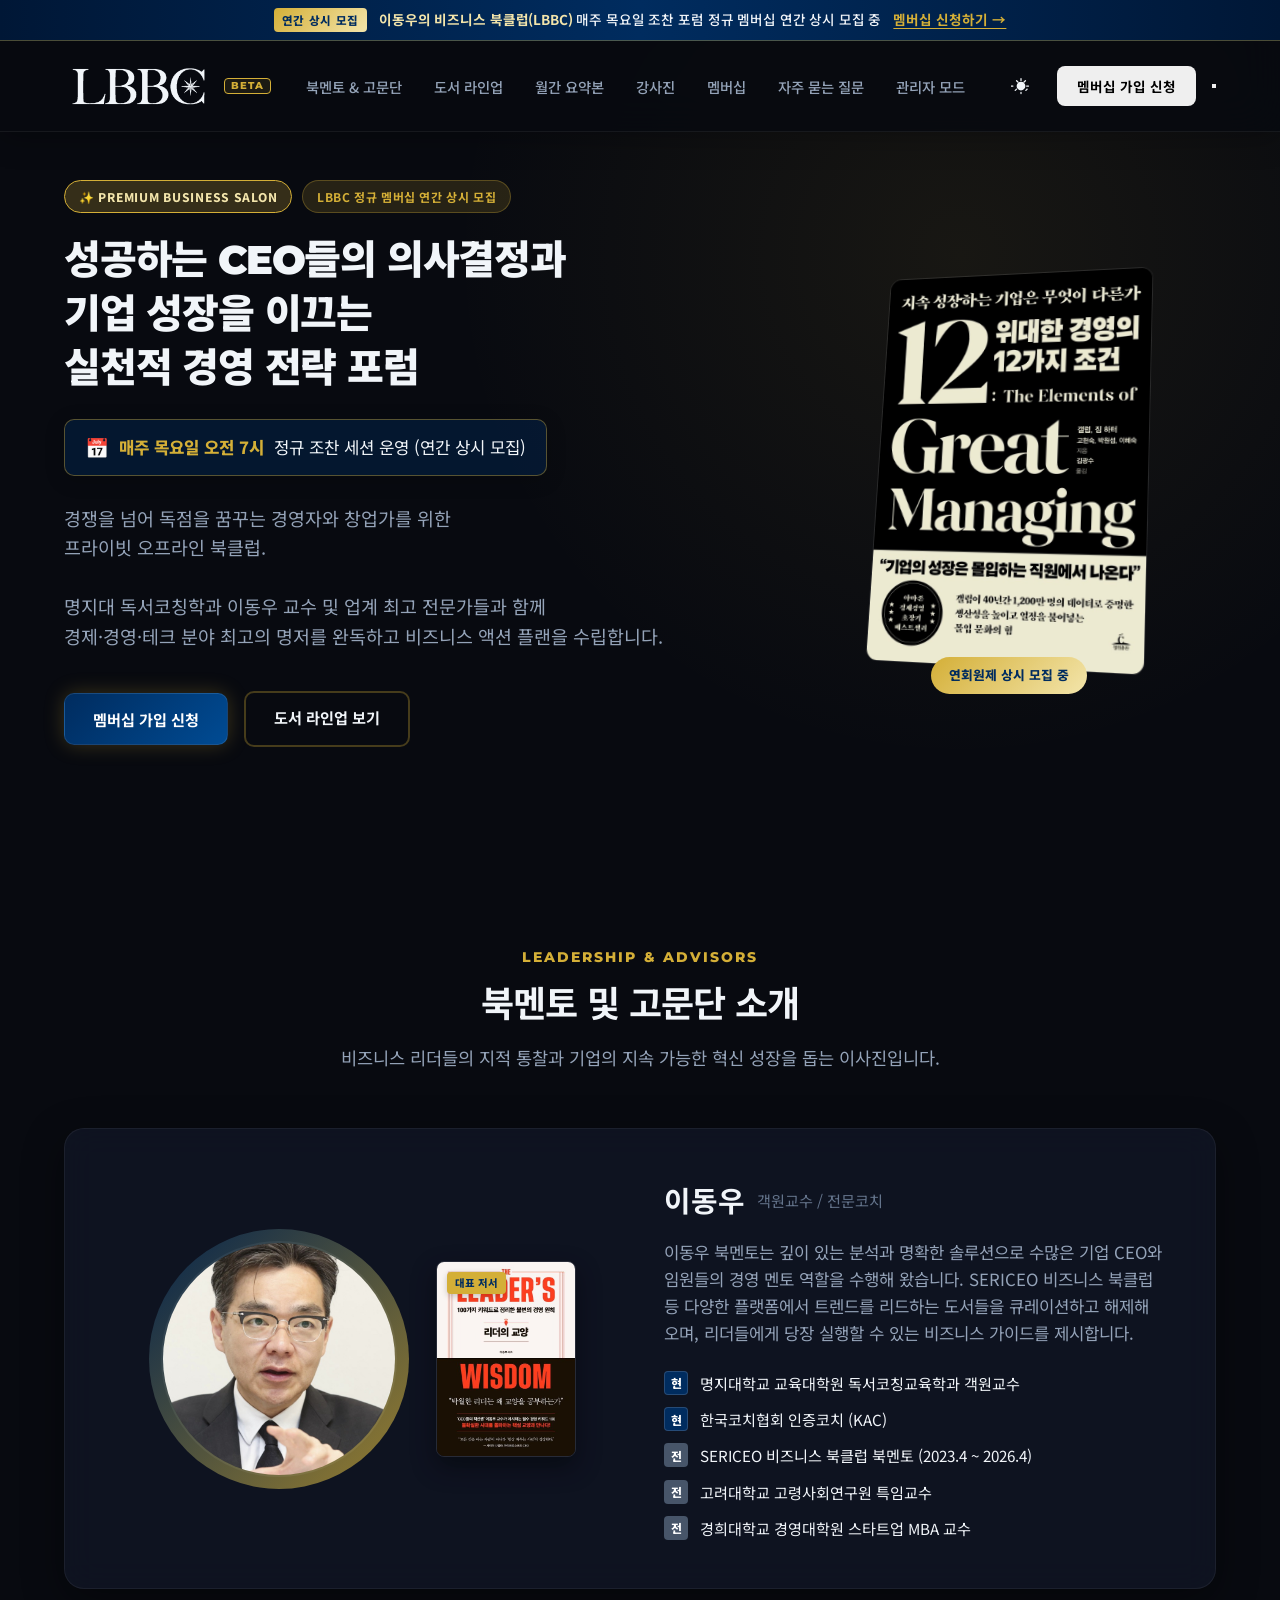
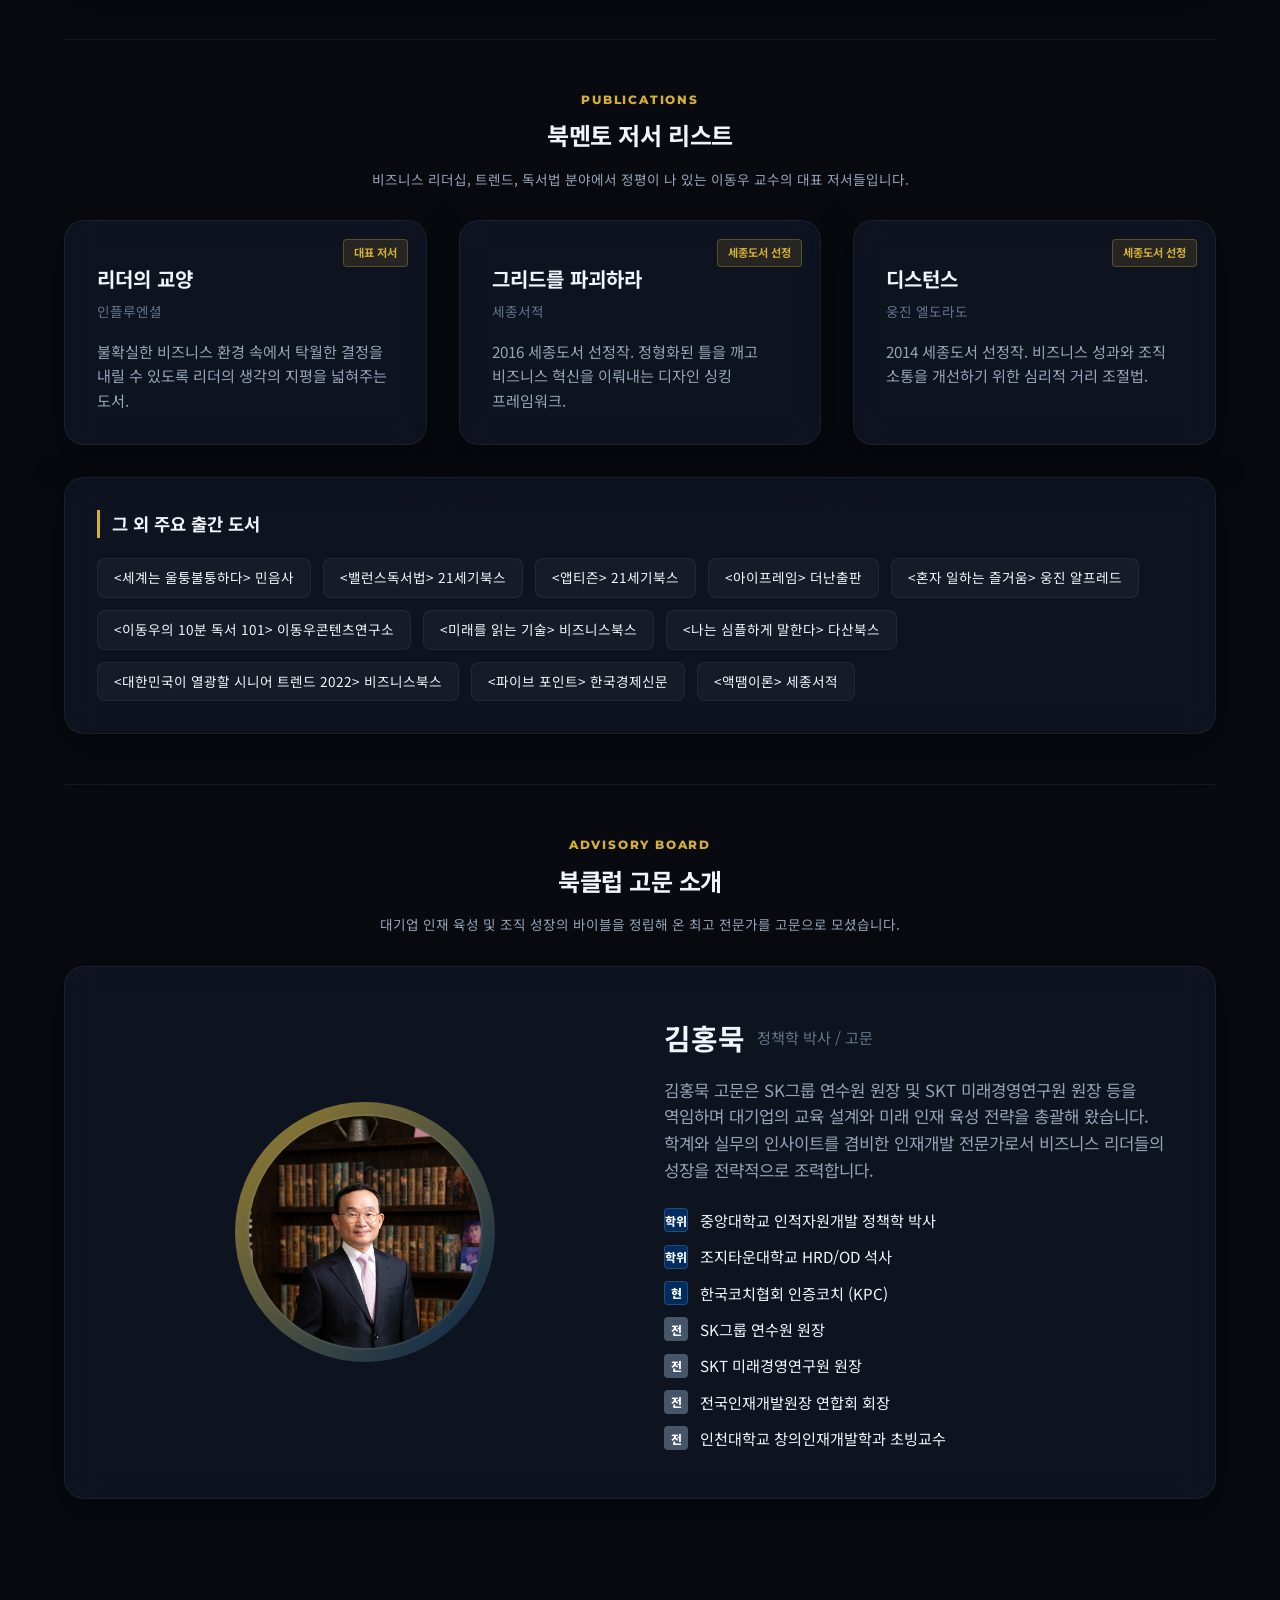
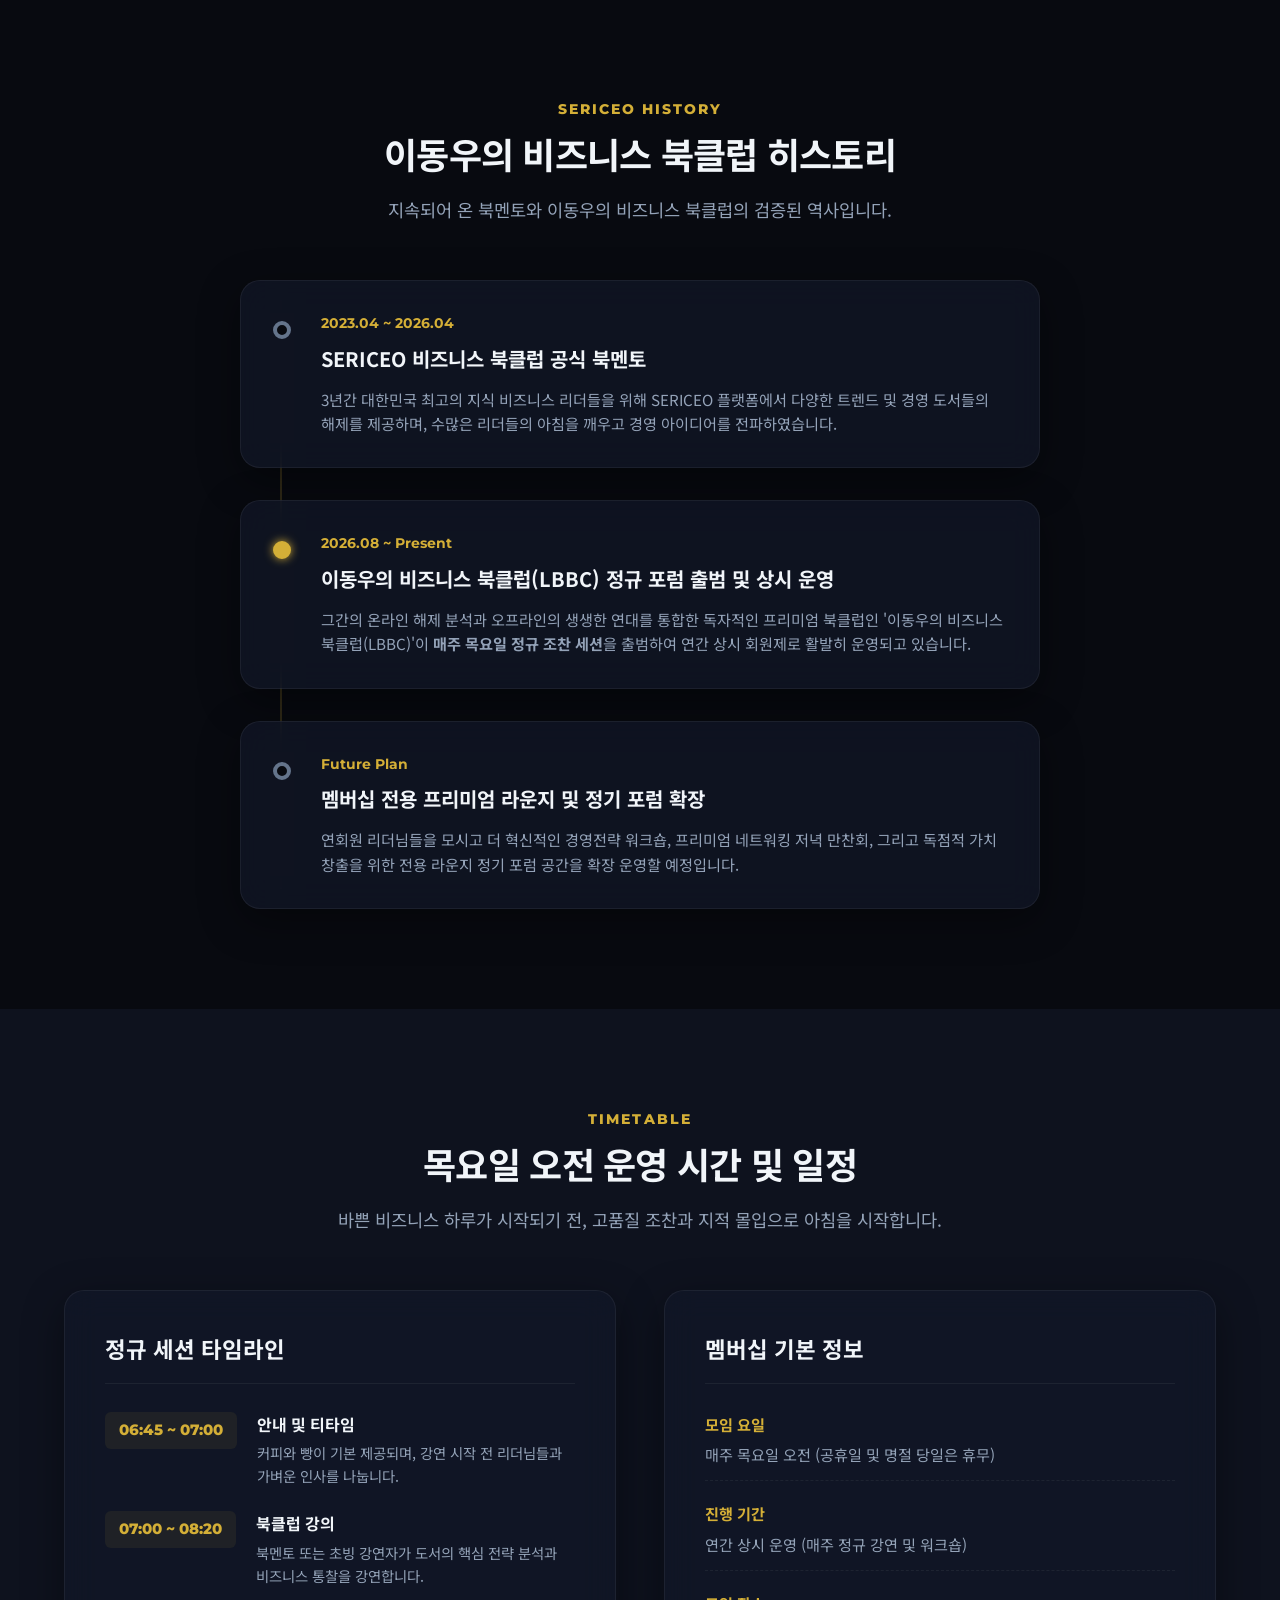
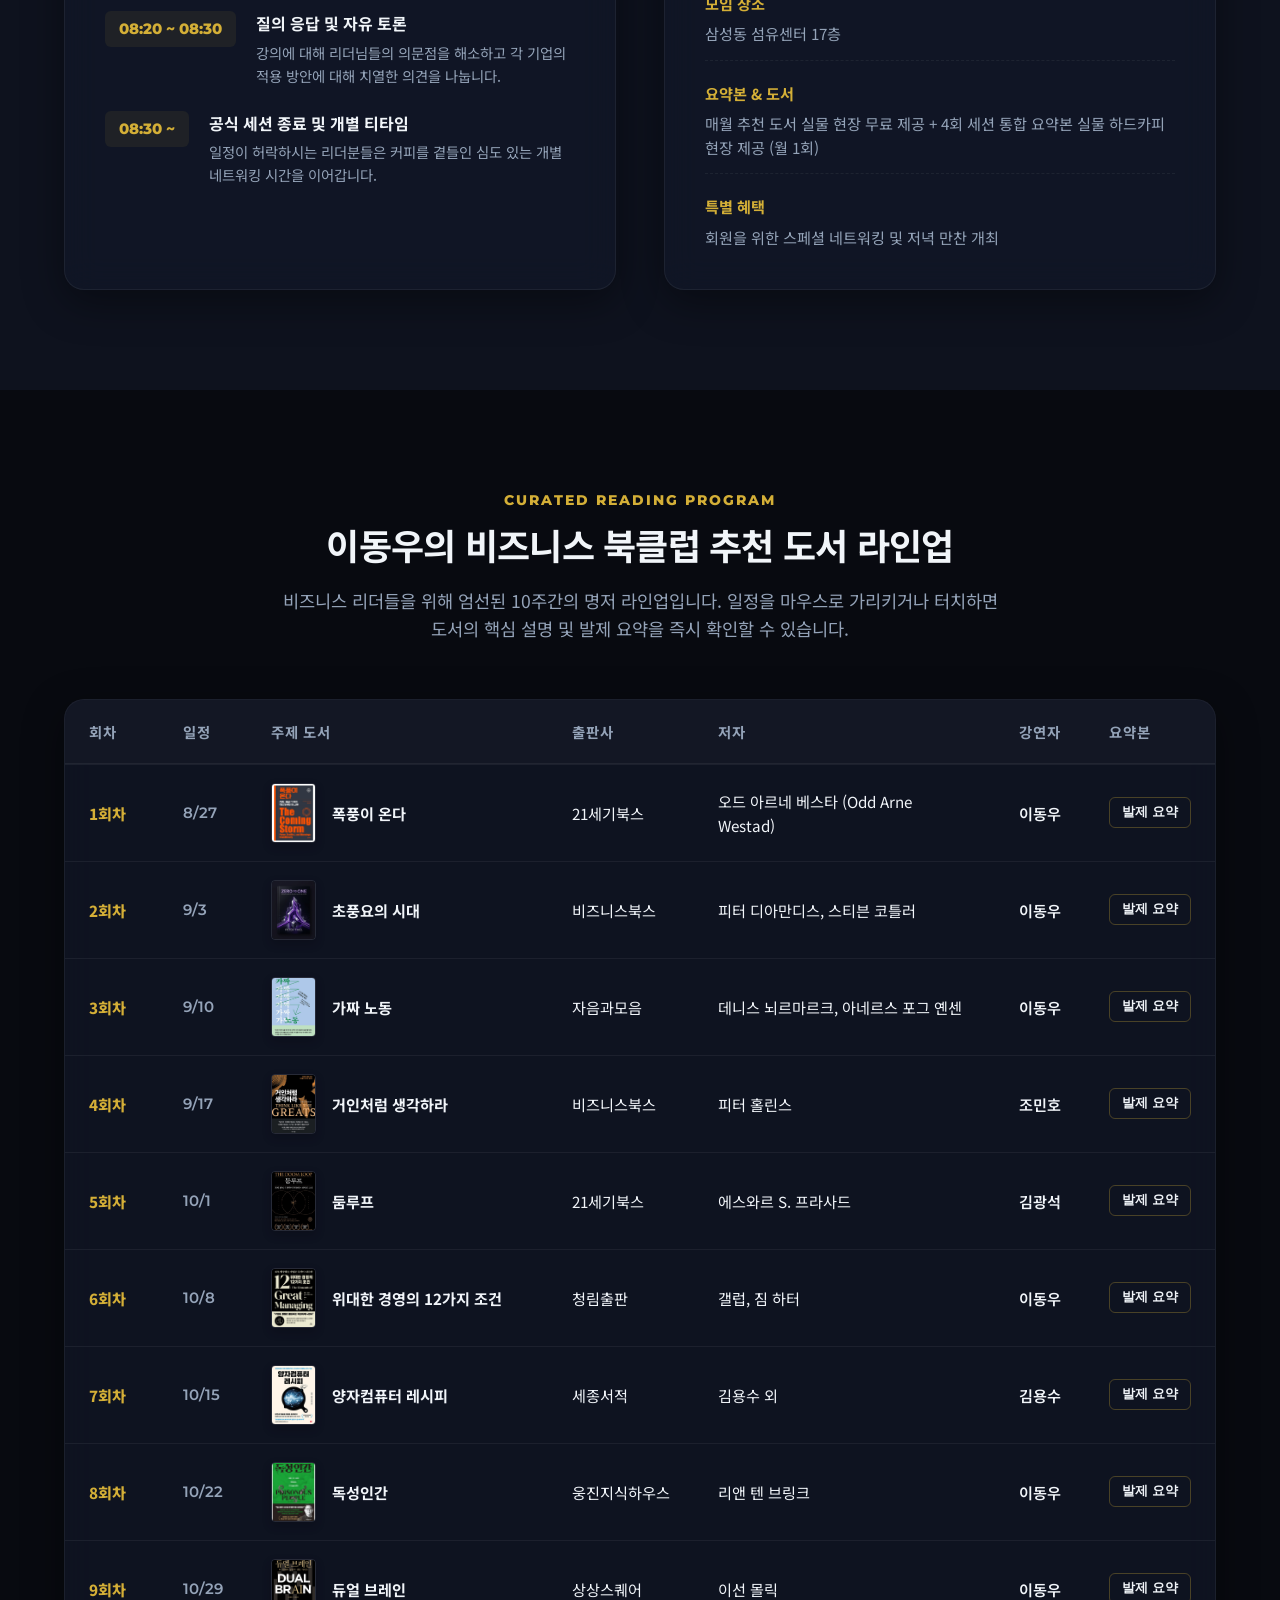
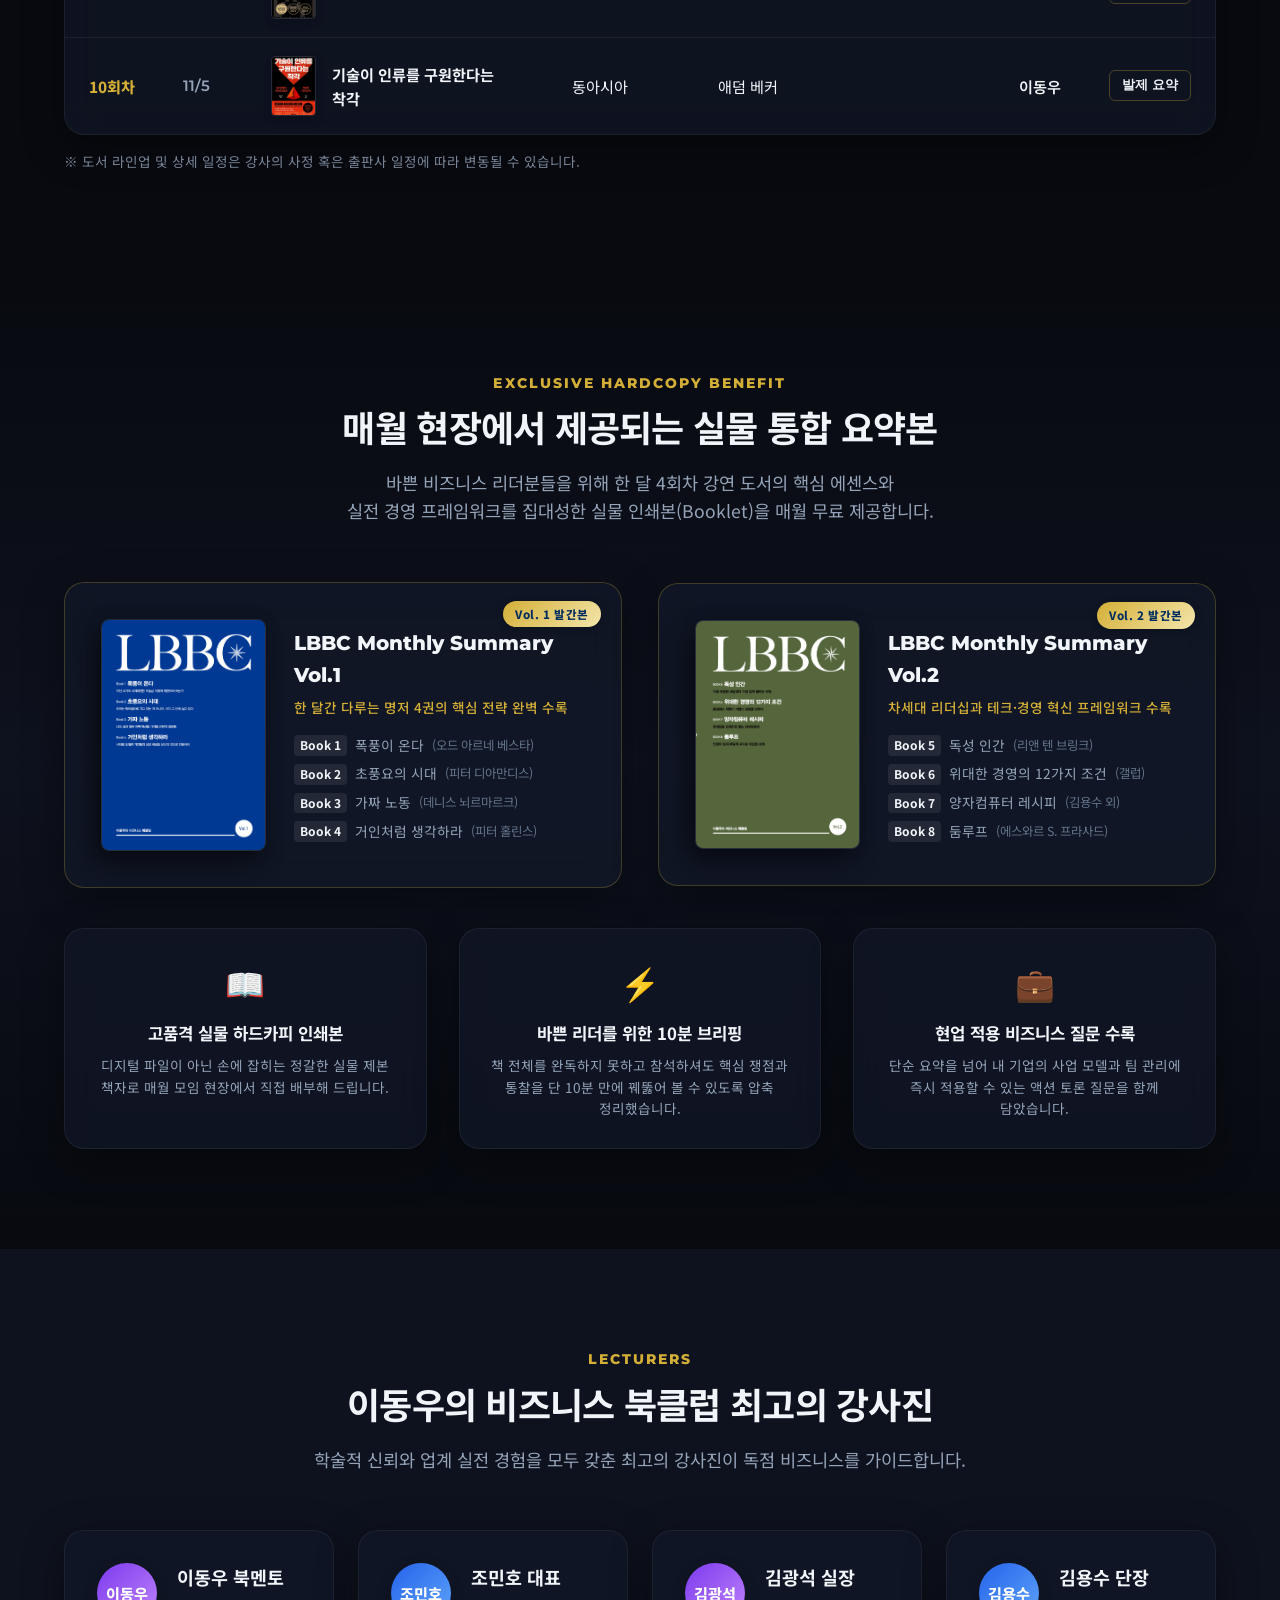
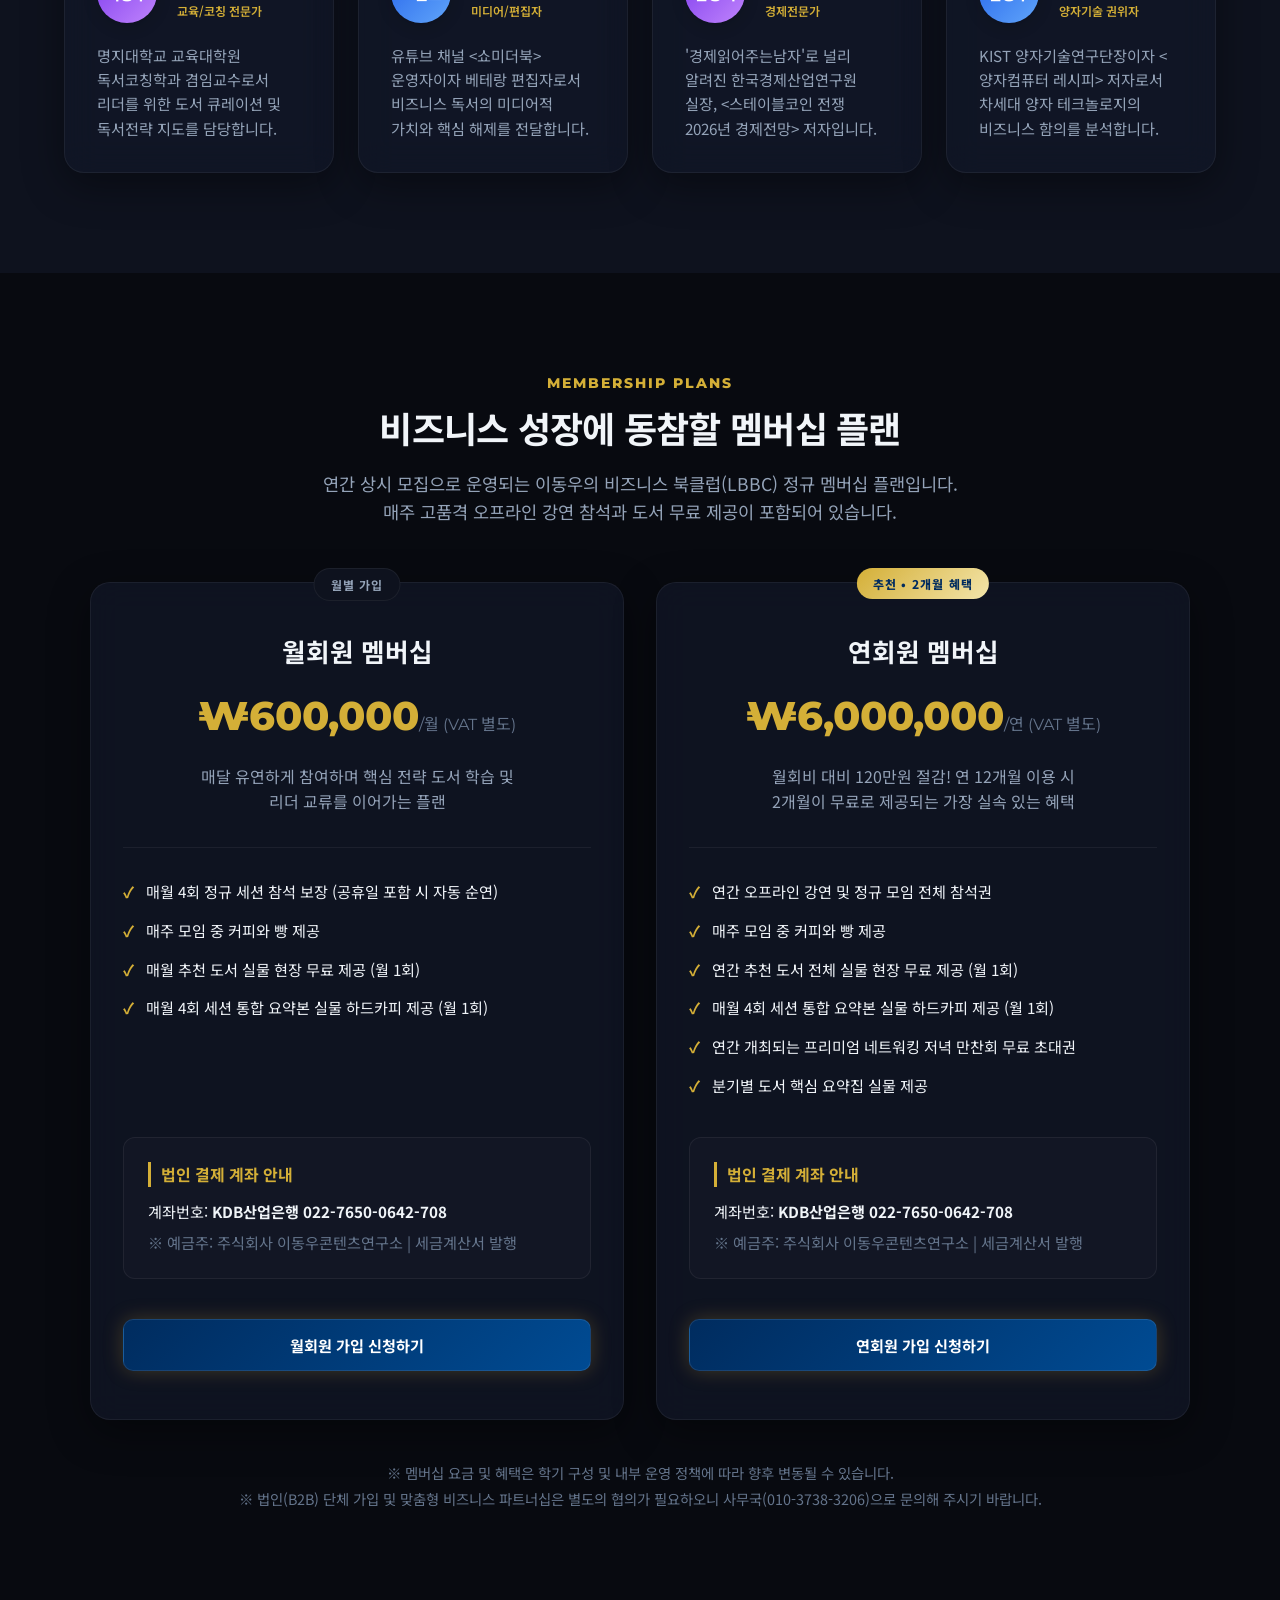
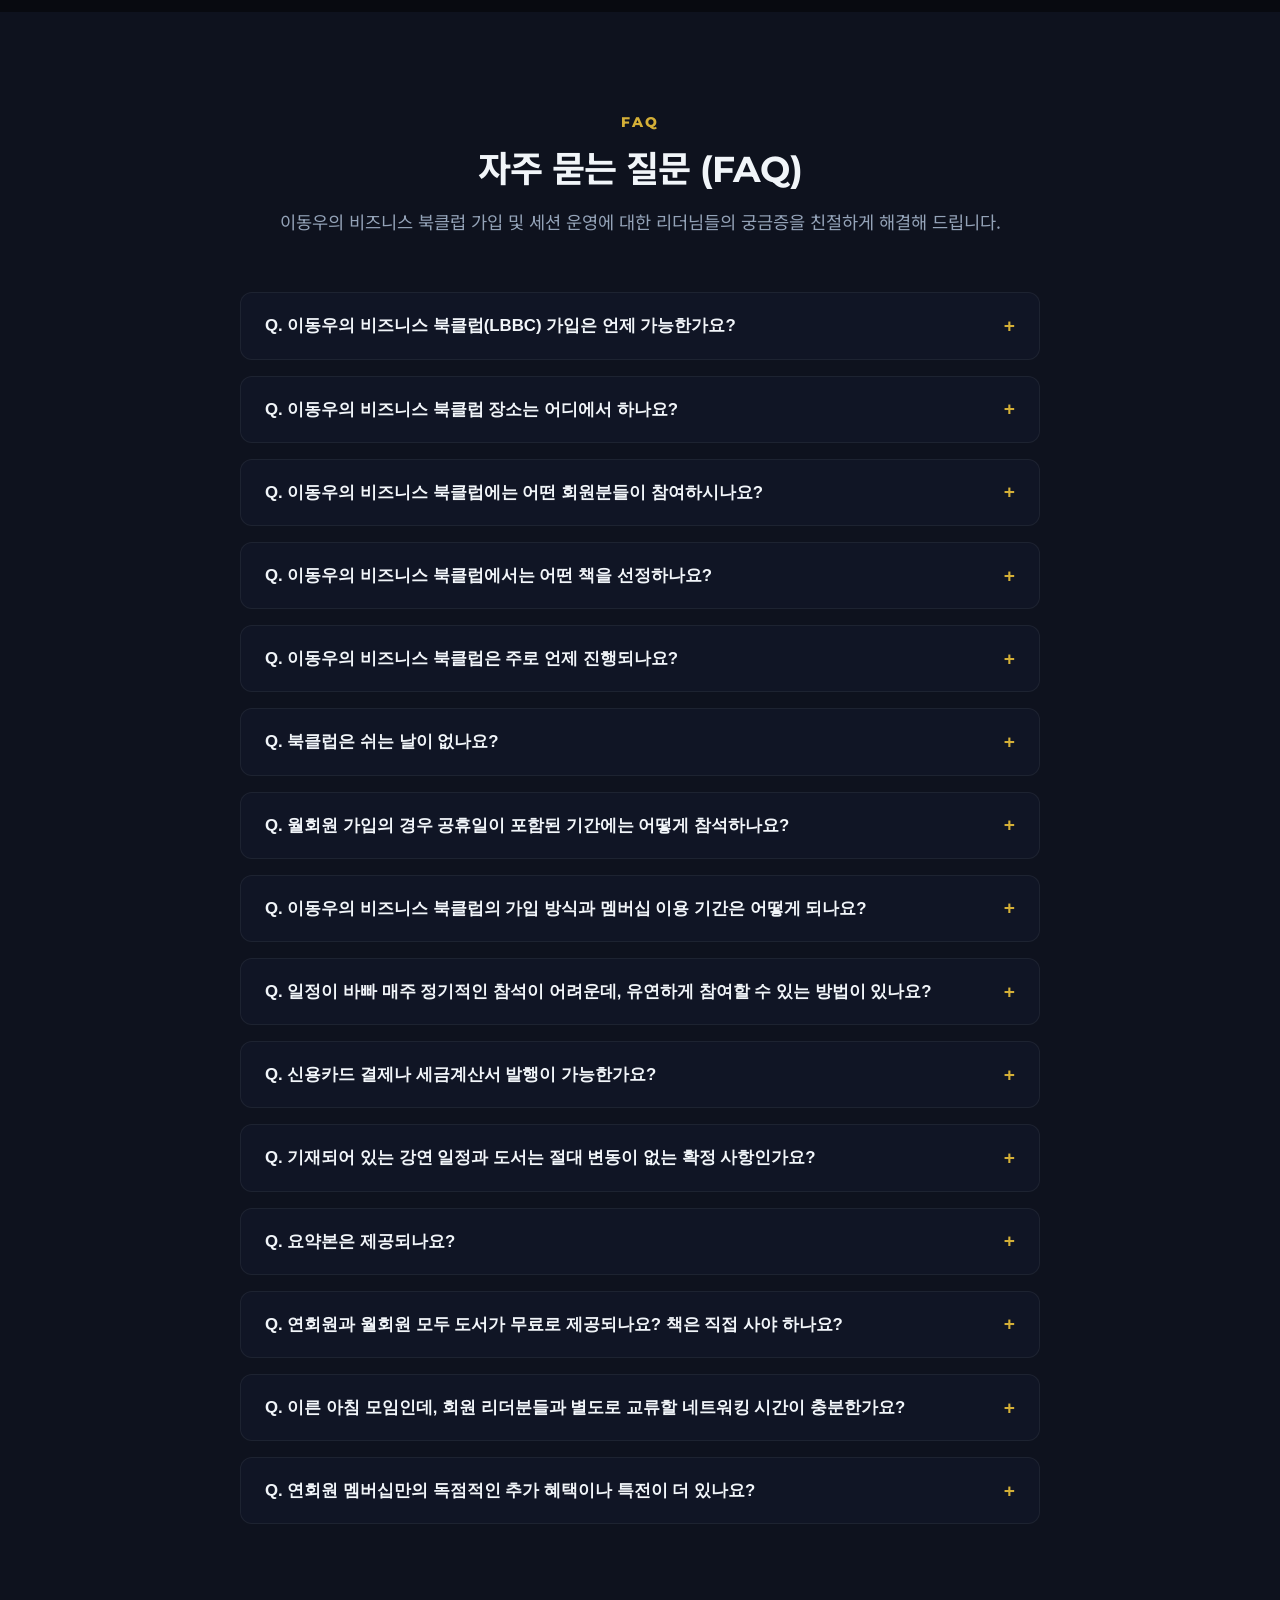
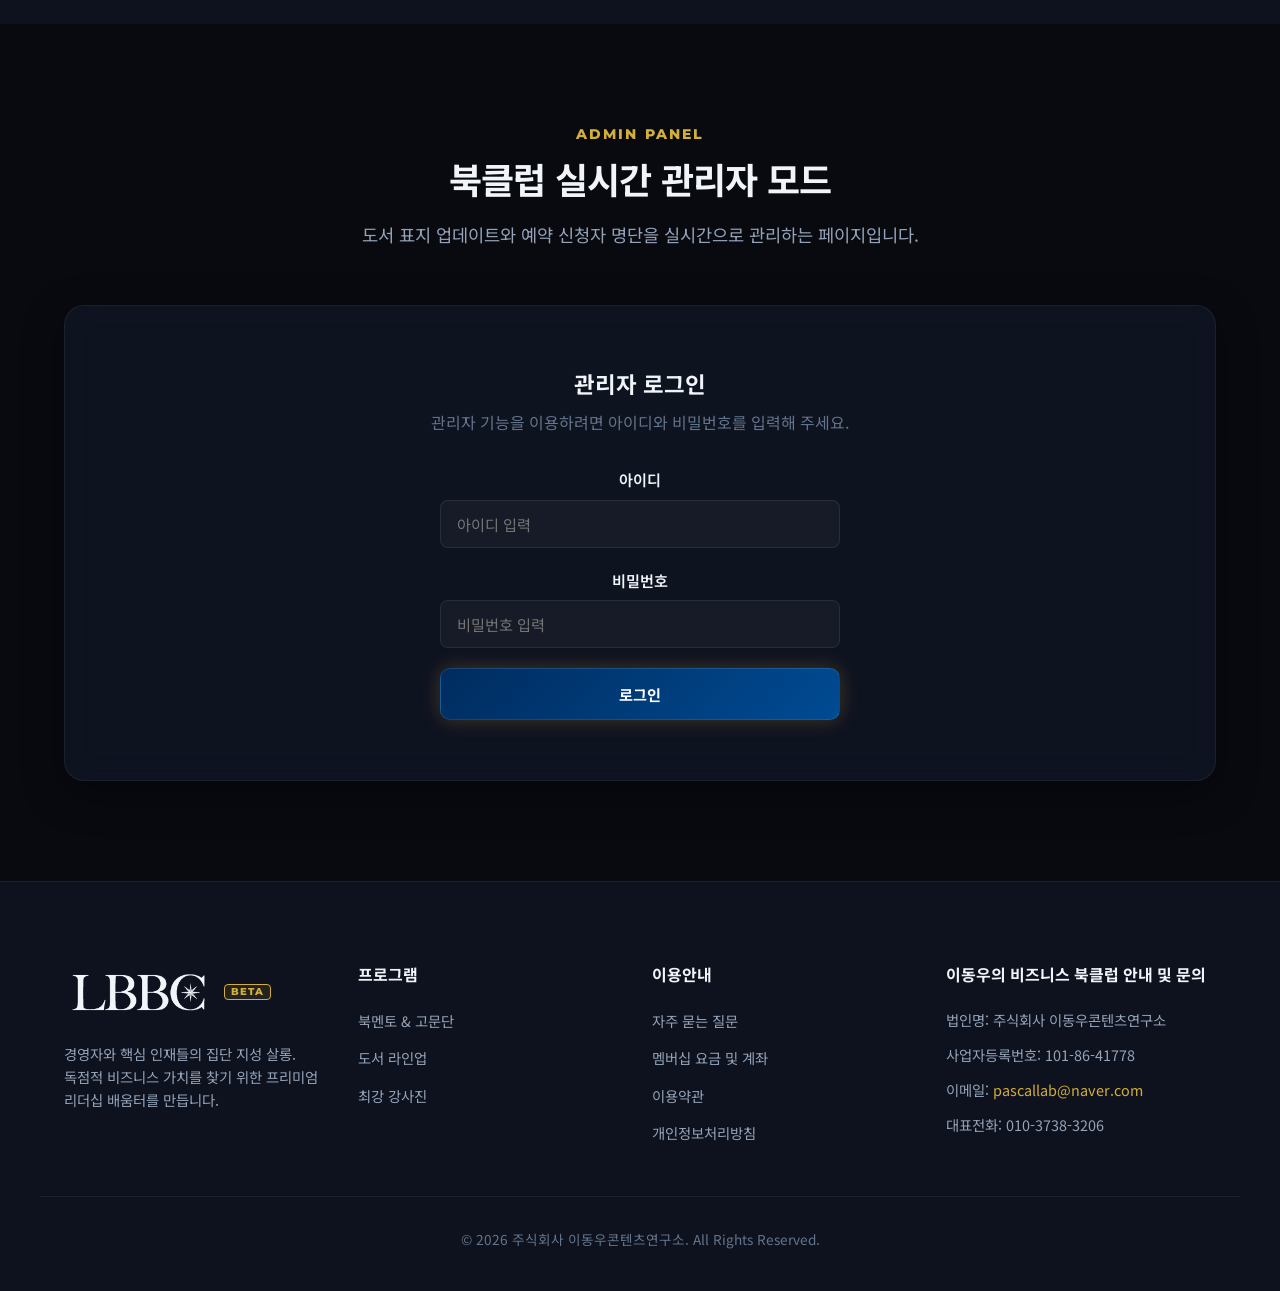
==== commit e91fae26: "Update lecturers: Remove 장유신 and 김건우 from lecturer lineup" ====
--- a/index.html
+++ b/index.html
@@ -500,7 +500,7 @@
                     <p class="section-desc"><span class="keep-phrase">학술적 신뢰와 업계 실전 경험을 모두 갖춘</span> <span class="keep-phrase">최고의 강사진이 독점 비즈니스를 가이드합니다.</span></p>
                 </div>
                 
-                <div class="lecturers-grid grid-3">
+                <div class="lecturers-grid grid-4">
                     <div class="lecturer-card glass-panel">
                         <div class="lecturer-head">
                             <div class="lecturer-avatar purple-gradient">이동우</div>
@@ -521,28 +521,6 @@
                             </div>
                         </div>
                         <p class="lecturer-desc">유튜브 채널 &lt;쇼미더북&gt; 운영자이자 베테랑 편집자로서 비즈니스 독서의 미디어적 가치와 핵심 해제를 전달합니다.</p>
-                    </div>
-                    
-                    <div class="lecturer-card glass-panel">
-                        <div class="lecturer-head">
-                            <div class="lecturer-avatar pink-gradient">장유신</div>
-                            <div class="lecturer-info">
-                                <h3>장유신 전무</h3>
-                                <span class="lecturer-tag">글로벌 테크 C-Level</span>
-                            </div>
-                        </div>
-                        <p class="lecturer-desc">구글클라우드코리아 전무로서 최첨단 테크 트렌드와 글로벌 클라우드 비즈니스 실행 전략을 강연합니다.</p>
-                    </div>
-                    
-                    <div class="lecturer-card glass-panel">
-                        <div class="lecturer-head">
-                            <div class="lecturer-avatar gold-gradient">김건우</div>
-                            <div class="lecturer-info">
-                                <h3>김건우 교수</h3>
-                                <span class="lecturer-tag">KT AX 컨설턴트</span>
-                            </div>
-                        </div>
-                        <p class="lecturer-desc">KT AX 컨설턴트, 가톨릭대학교 인공지능학과 겸임교수이자 &lt;AI 전환 절대 공식&gt; 저자로서 AI 비즈니스 응용을 리드합니다.</p>
                     </div>
                     
                     <div class="lecturer-card glass-panel">
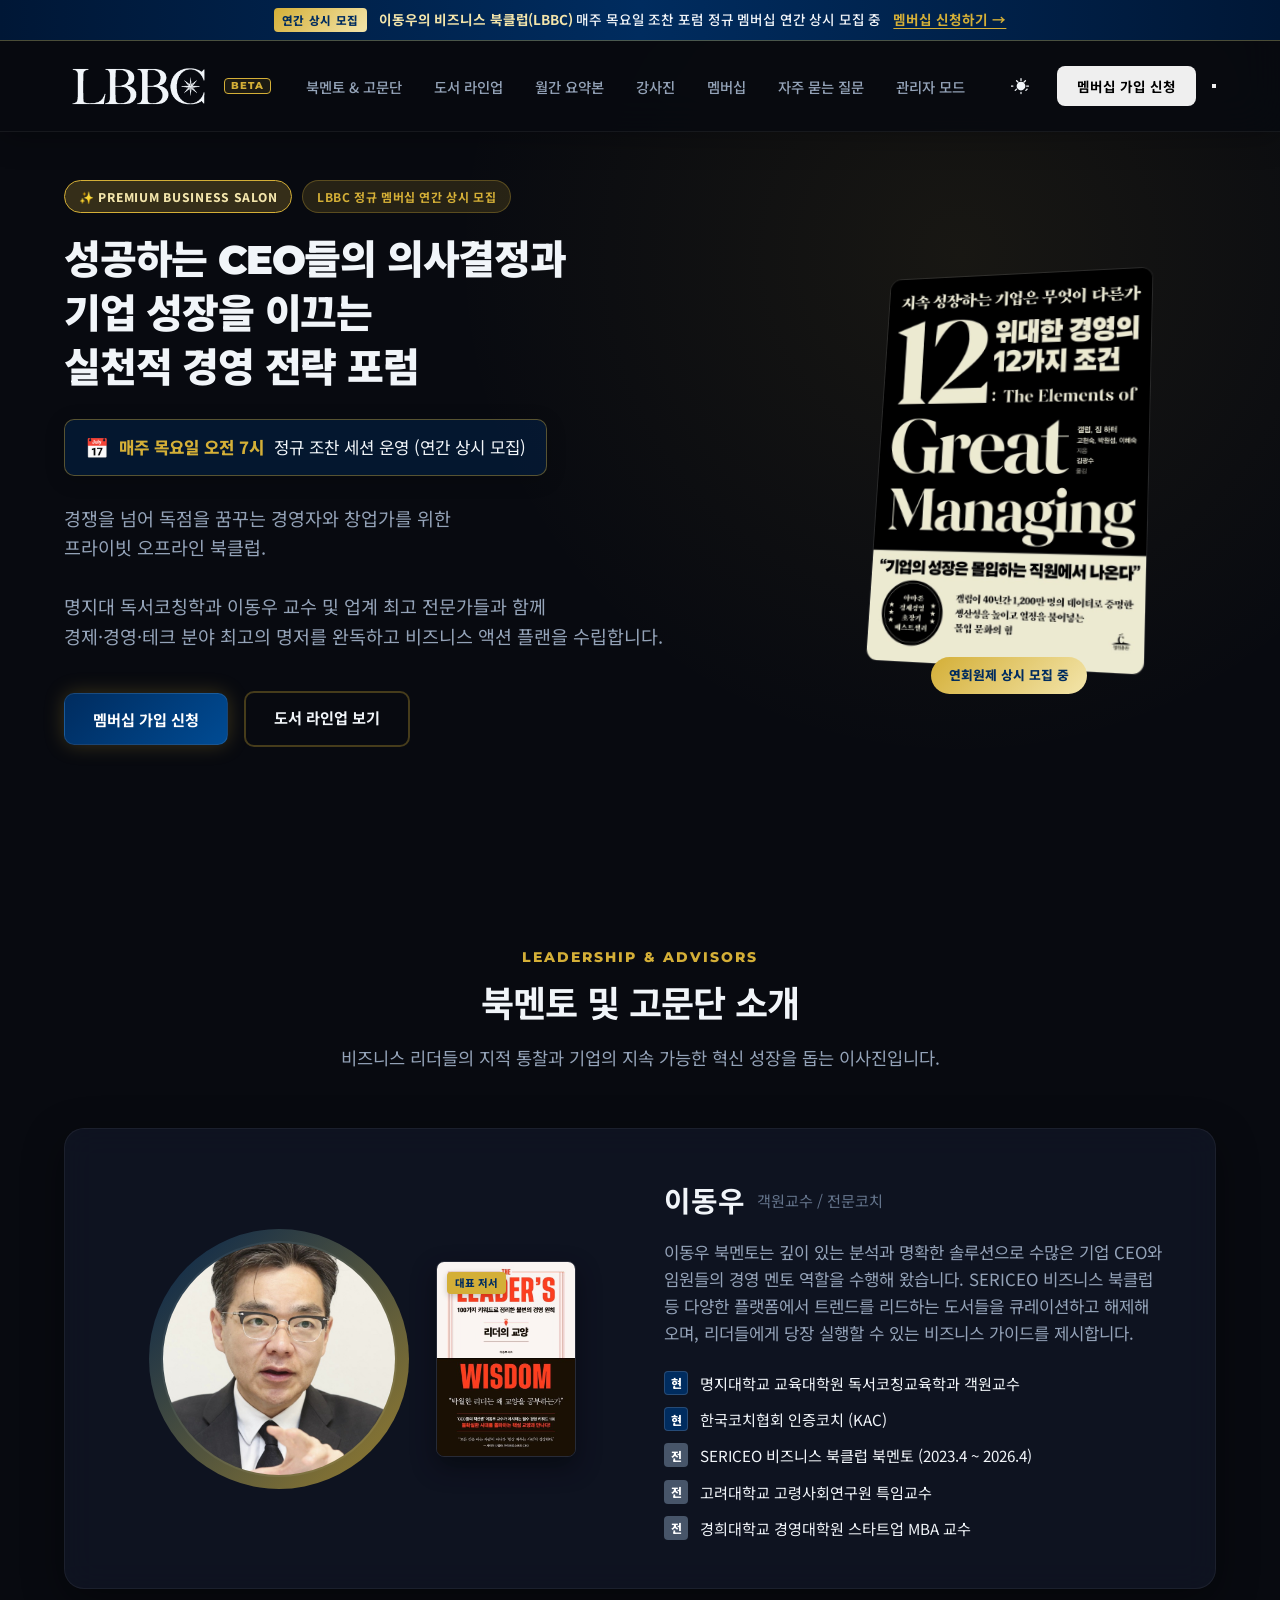
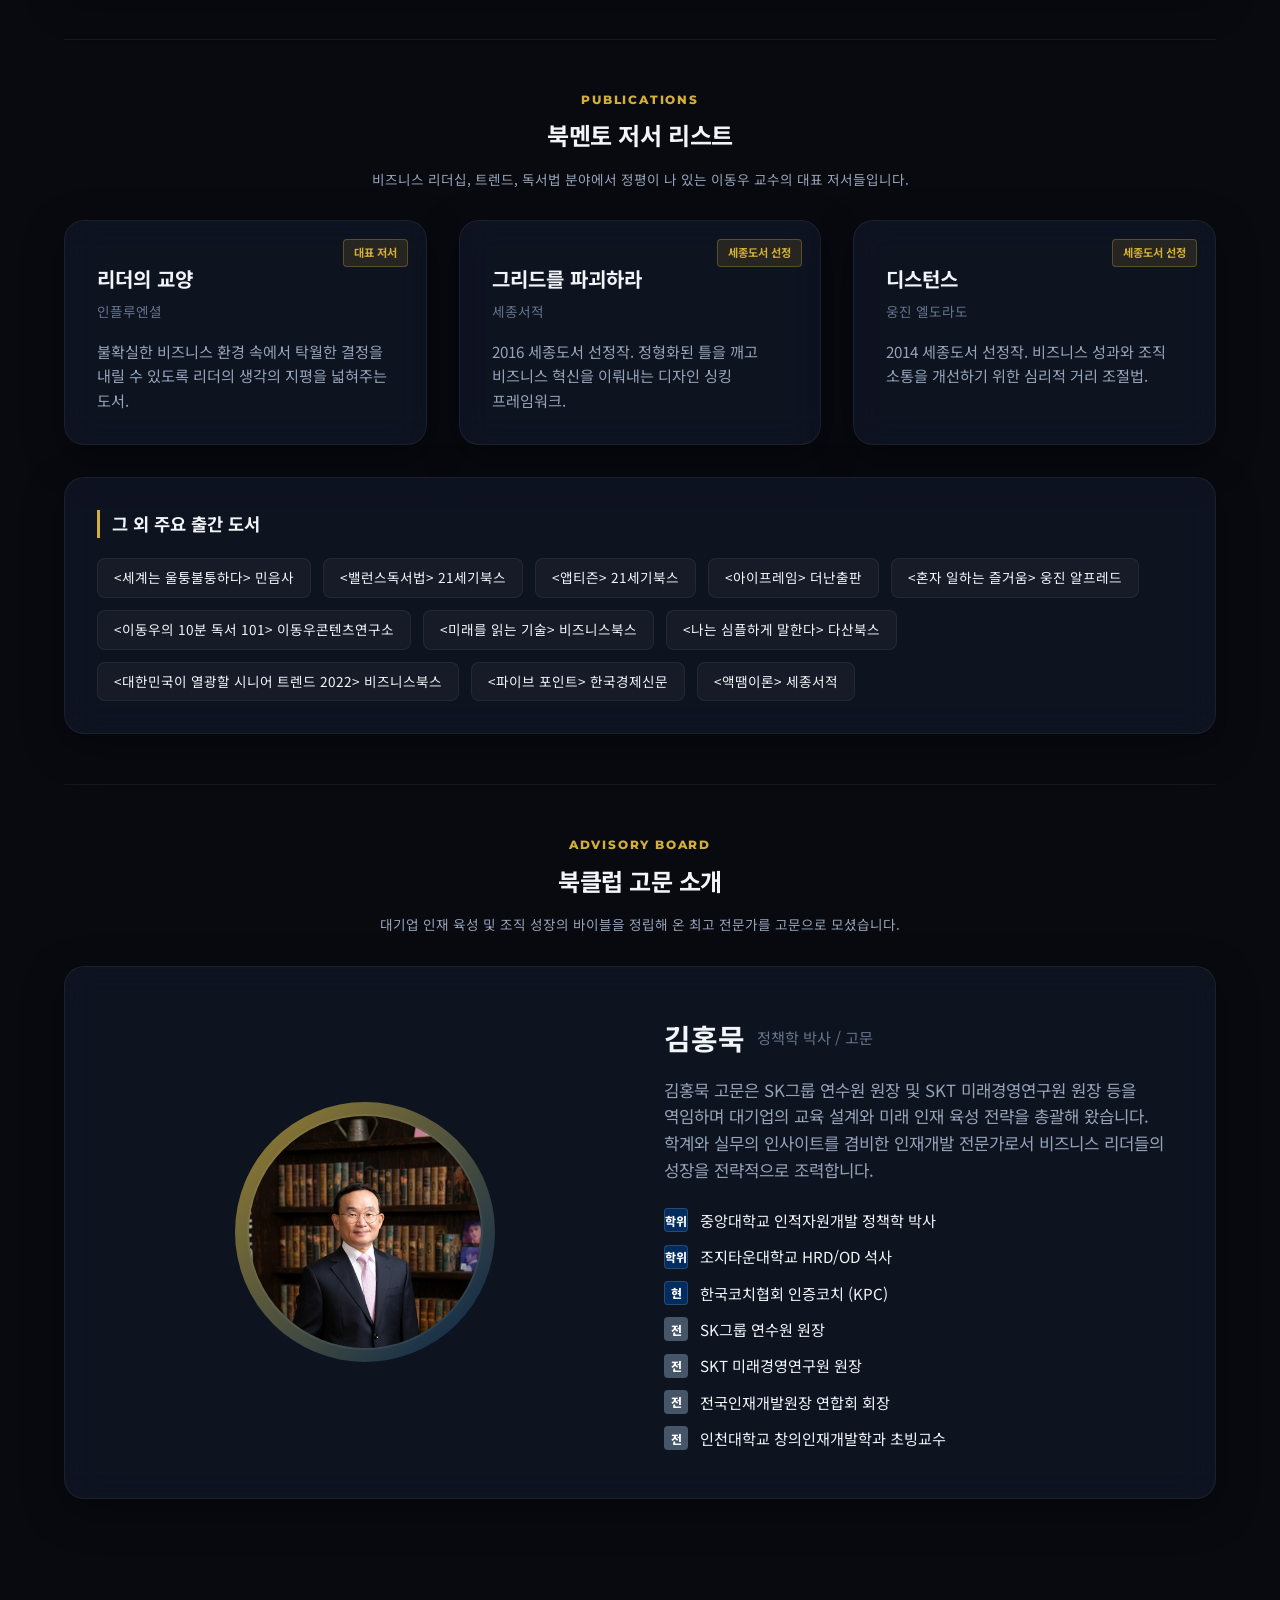
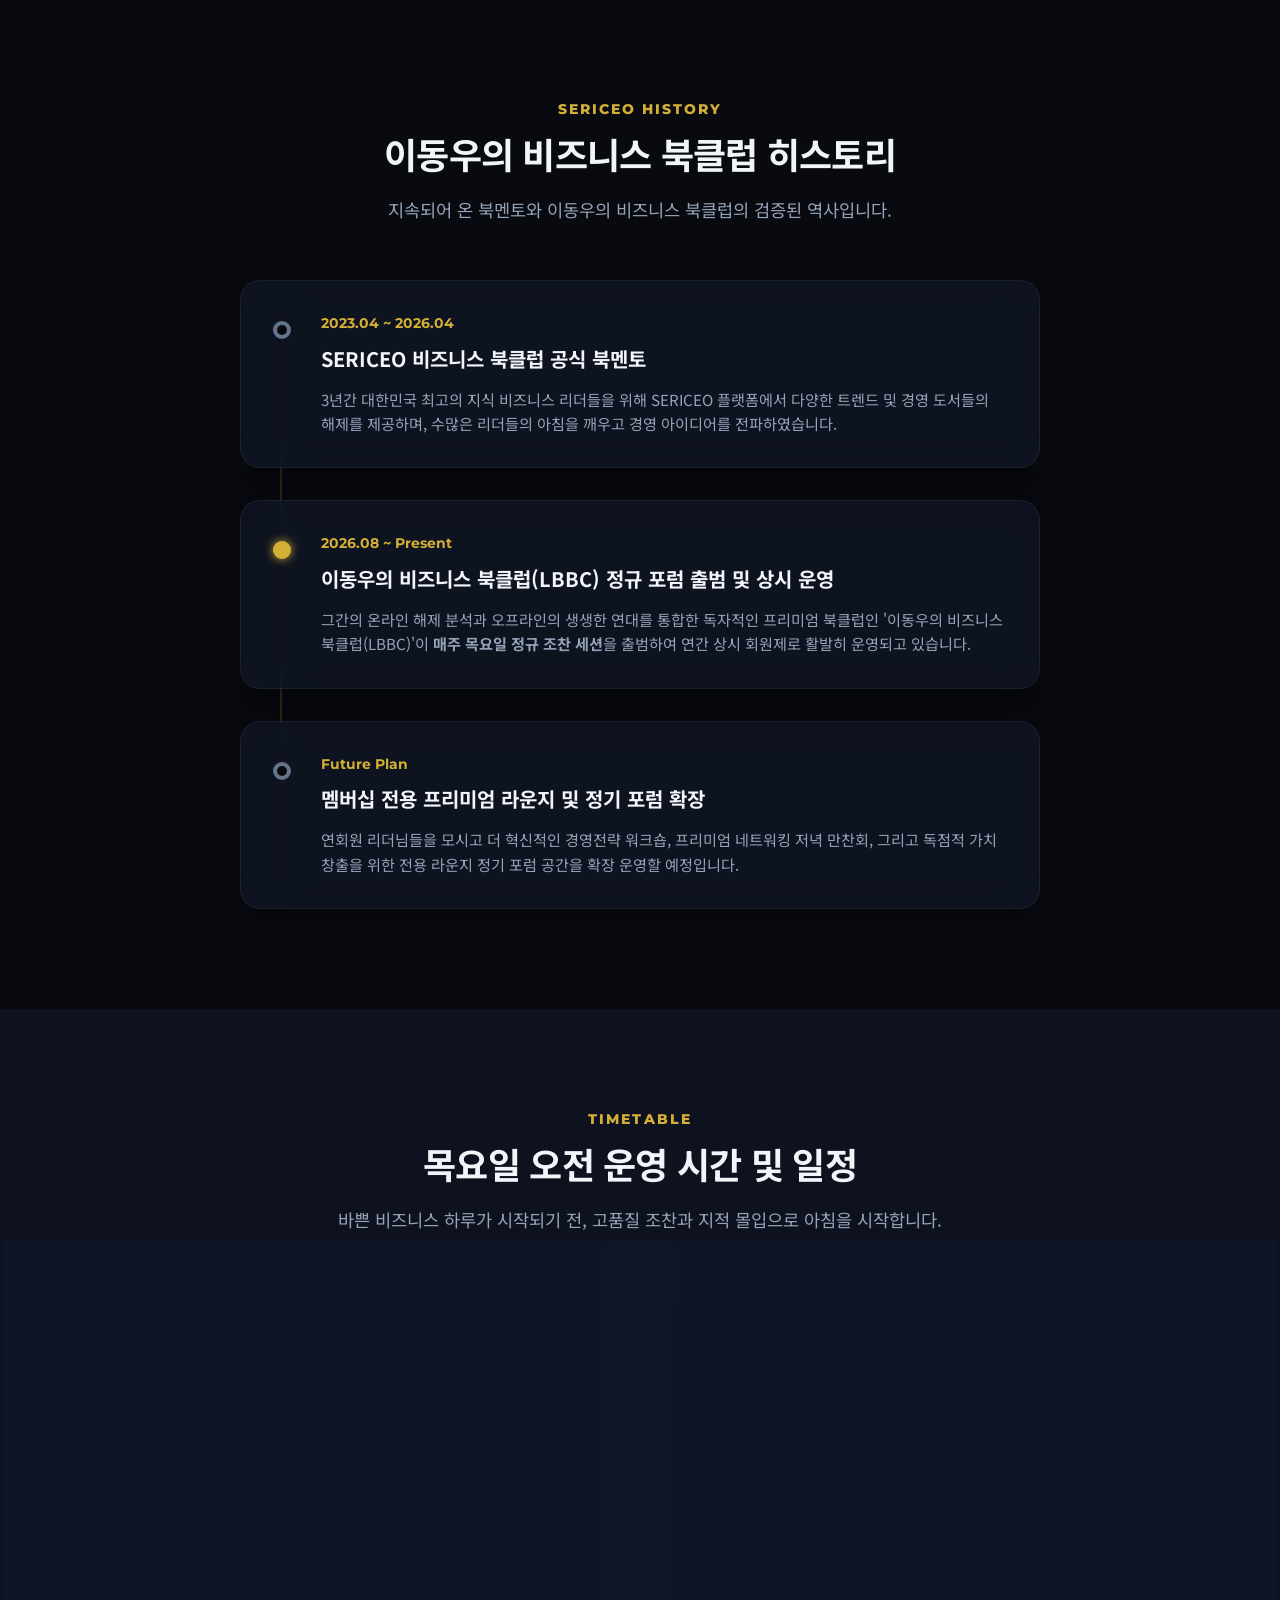
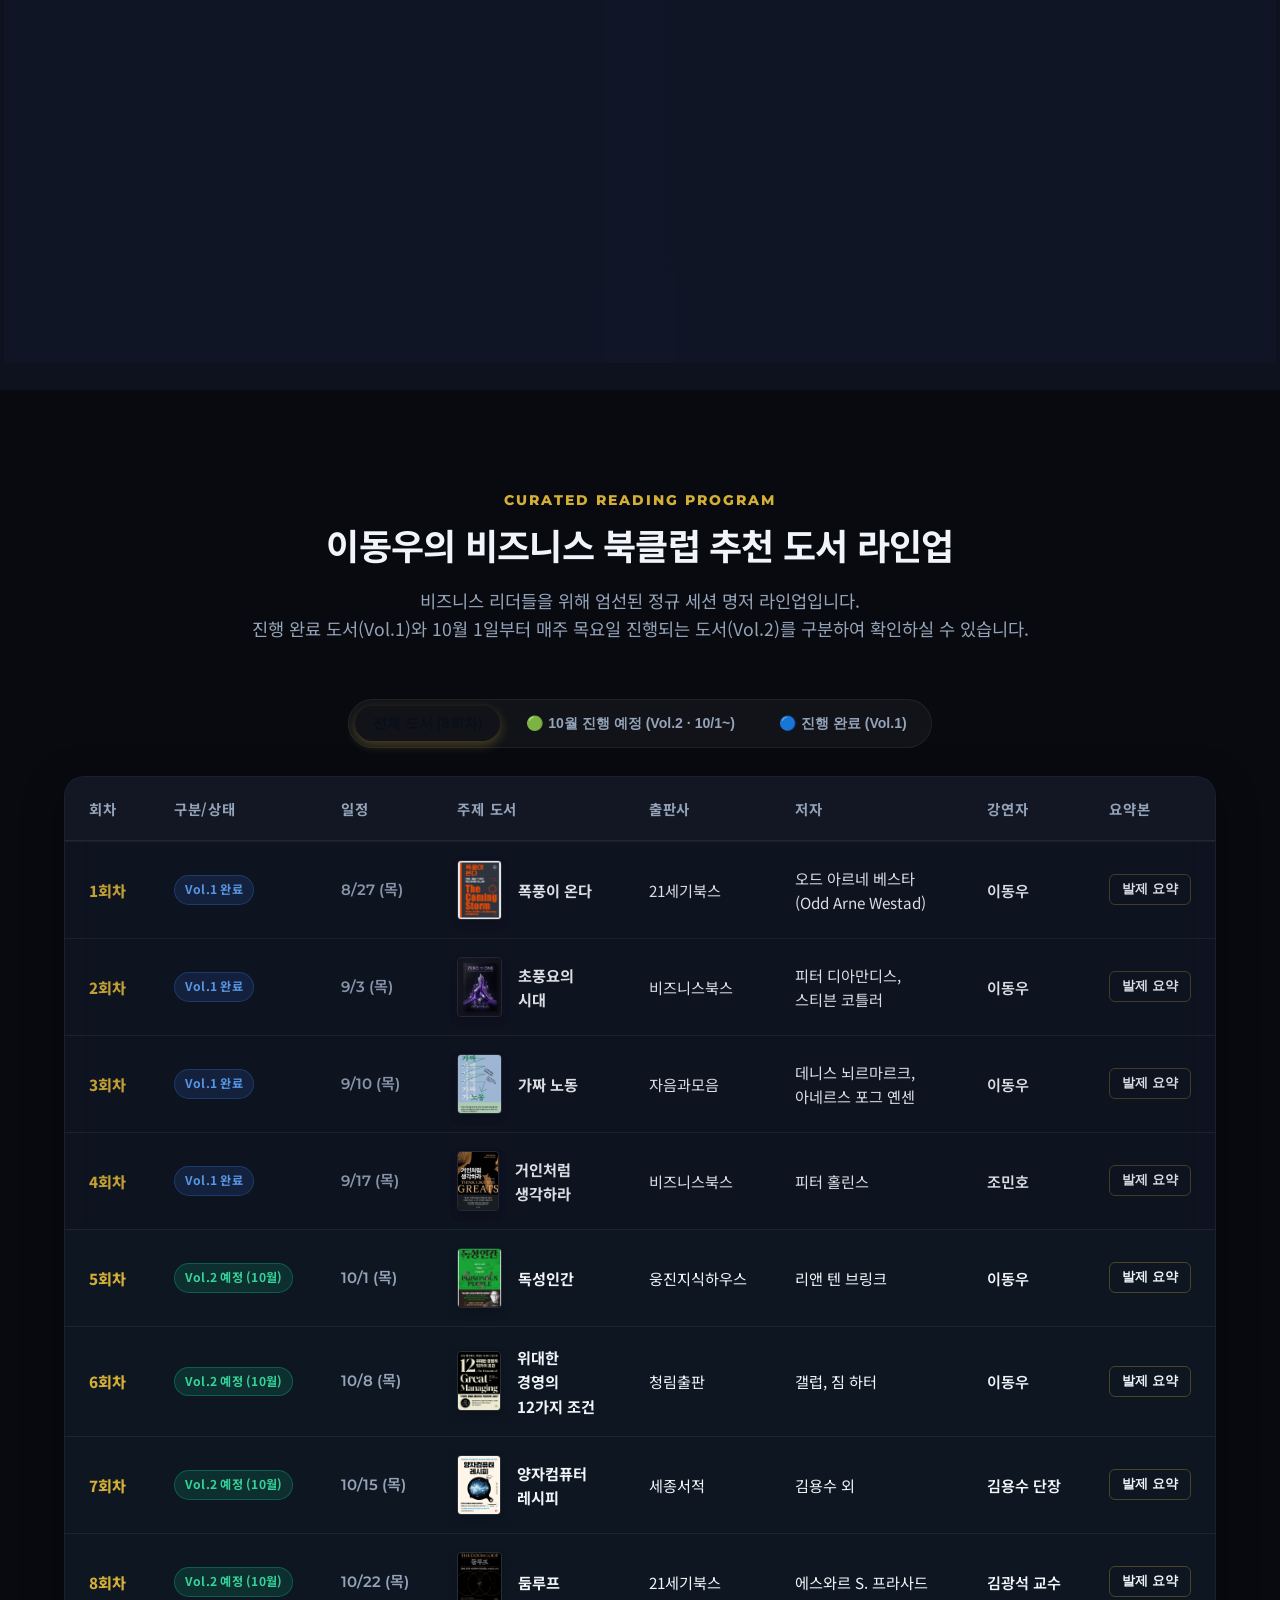
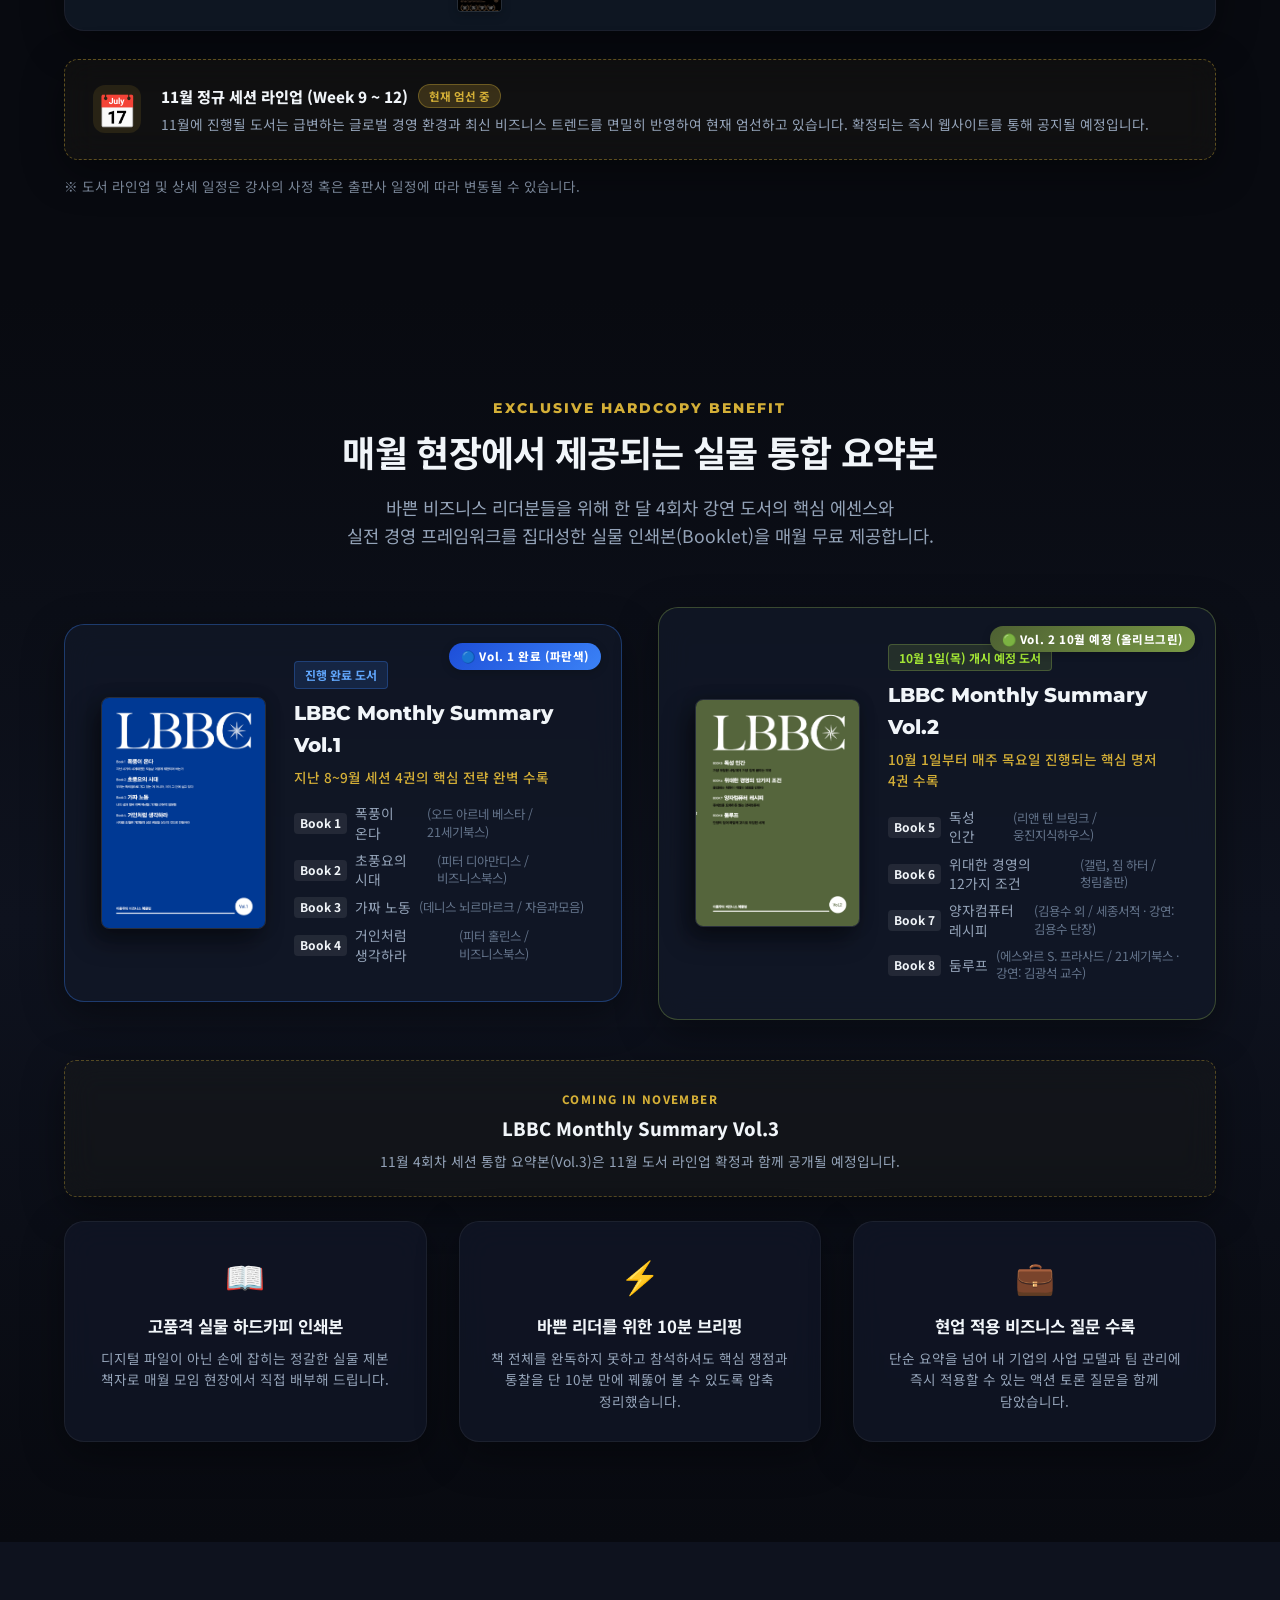
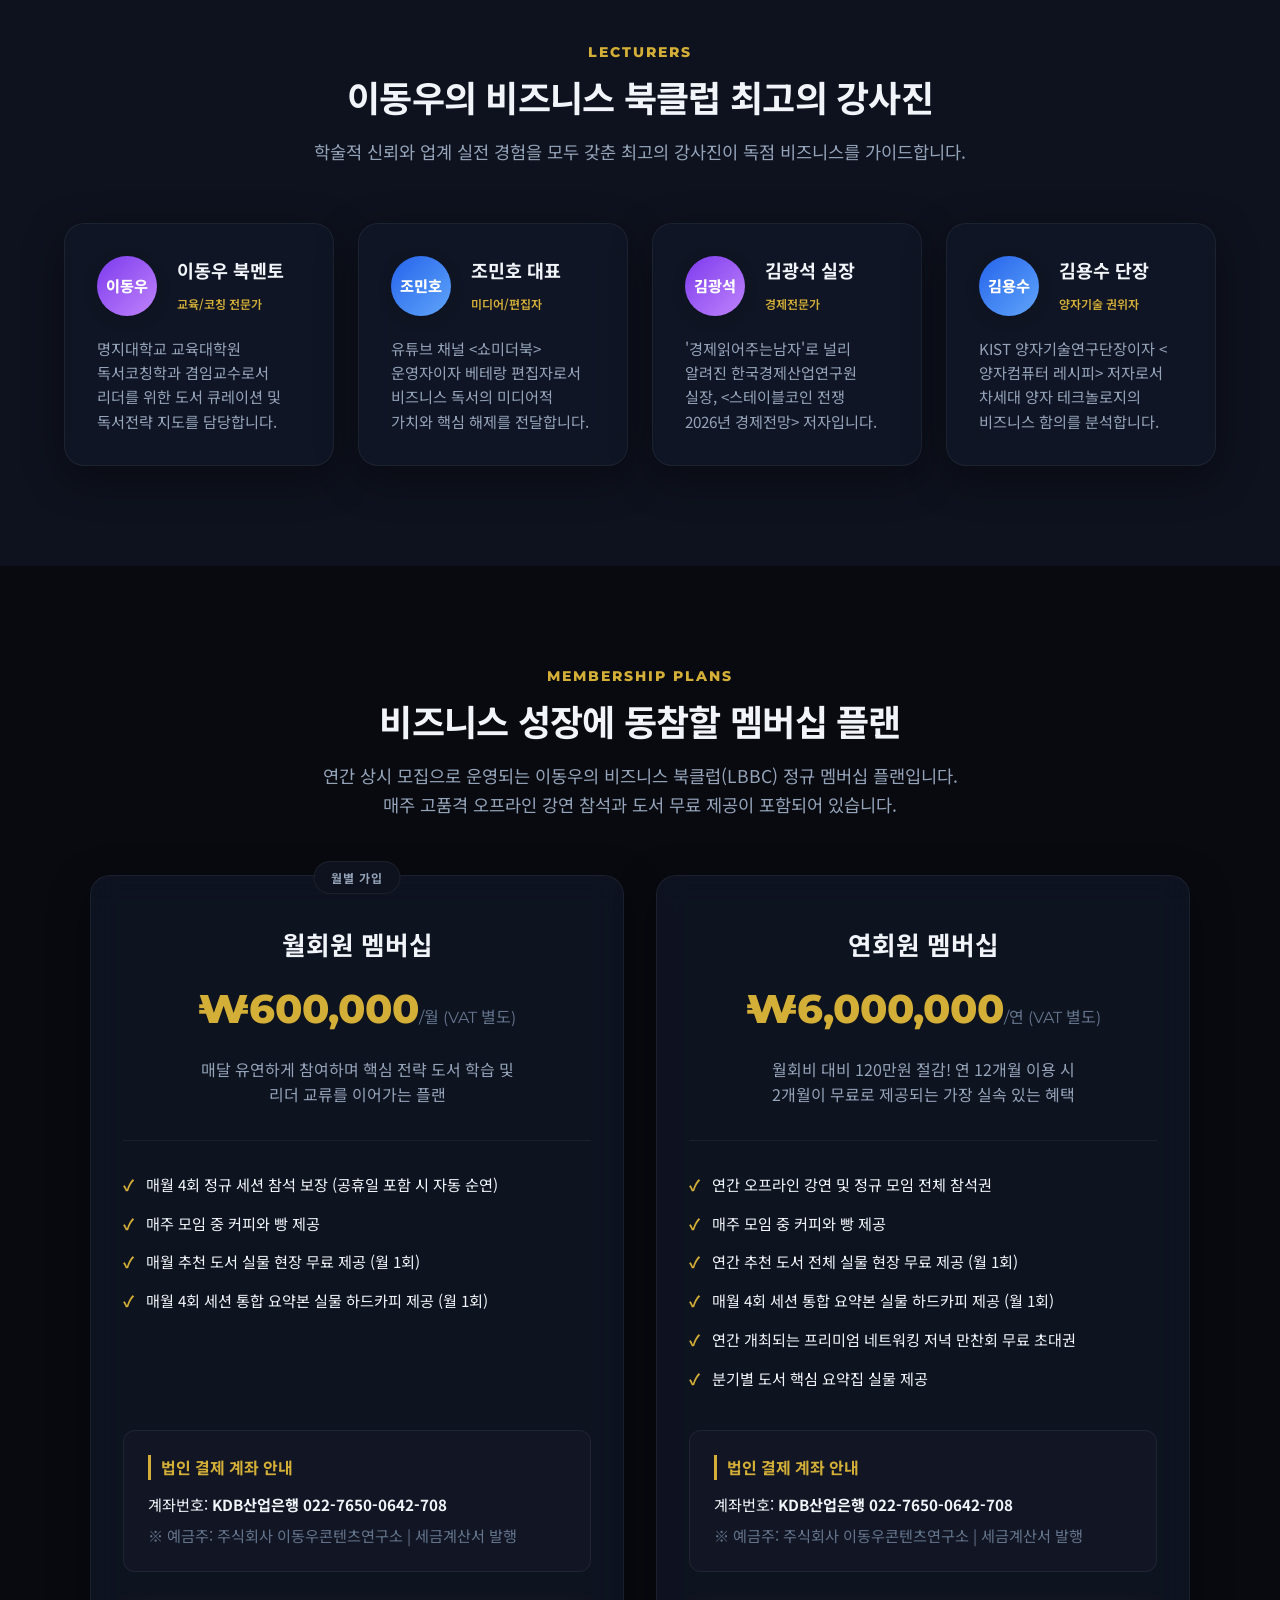
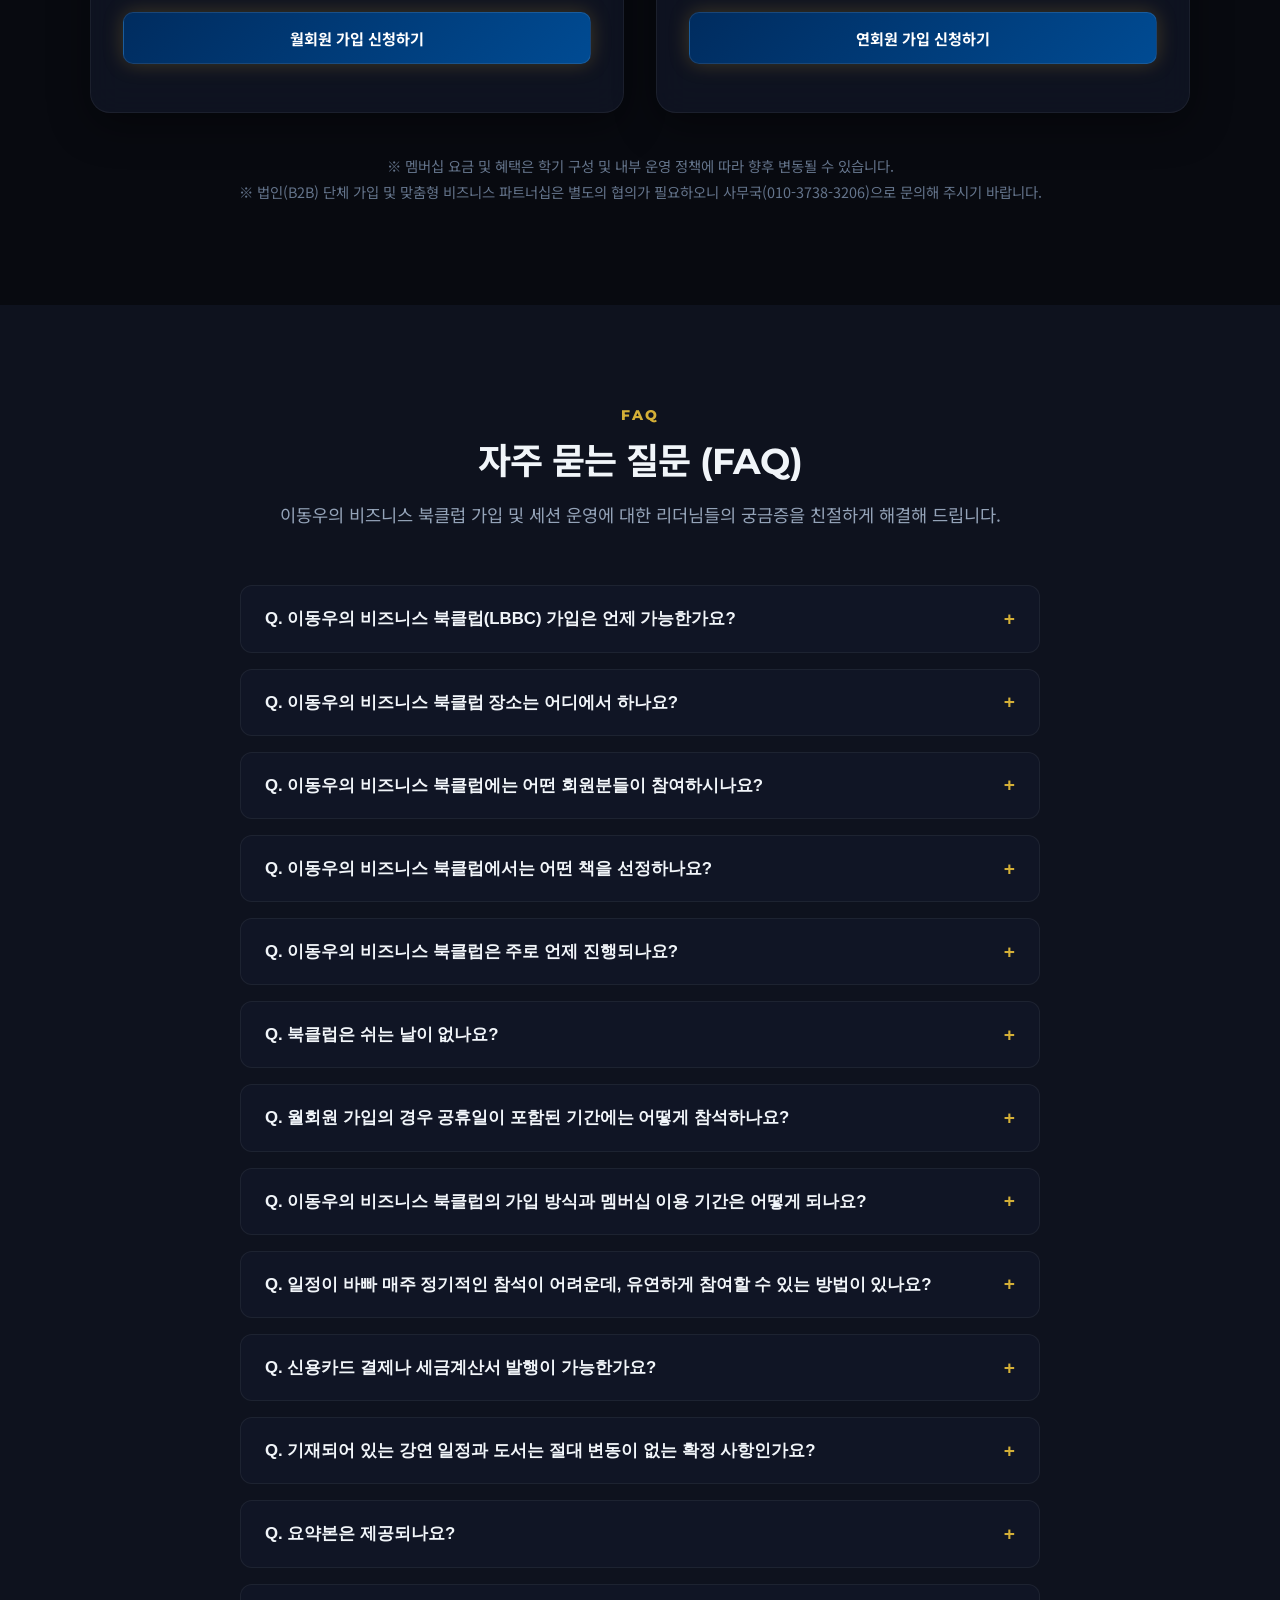
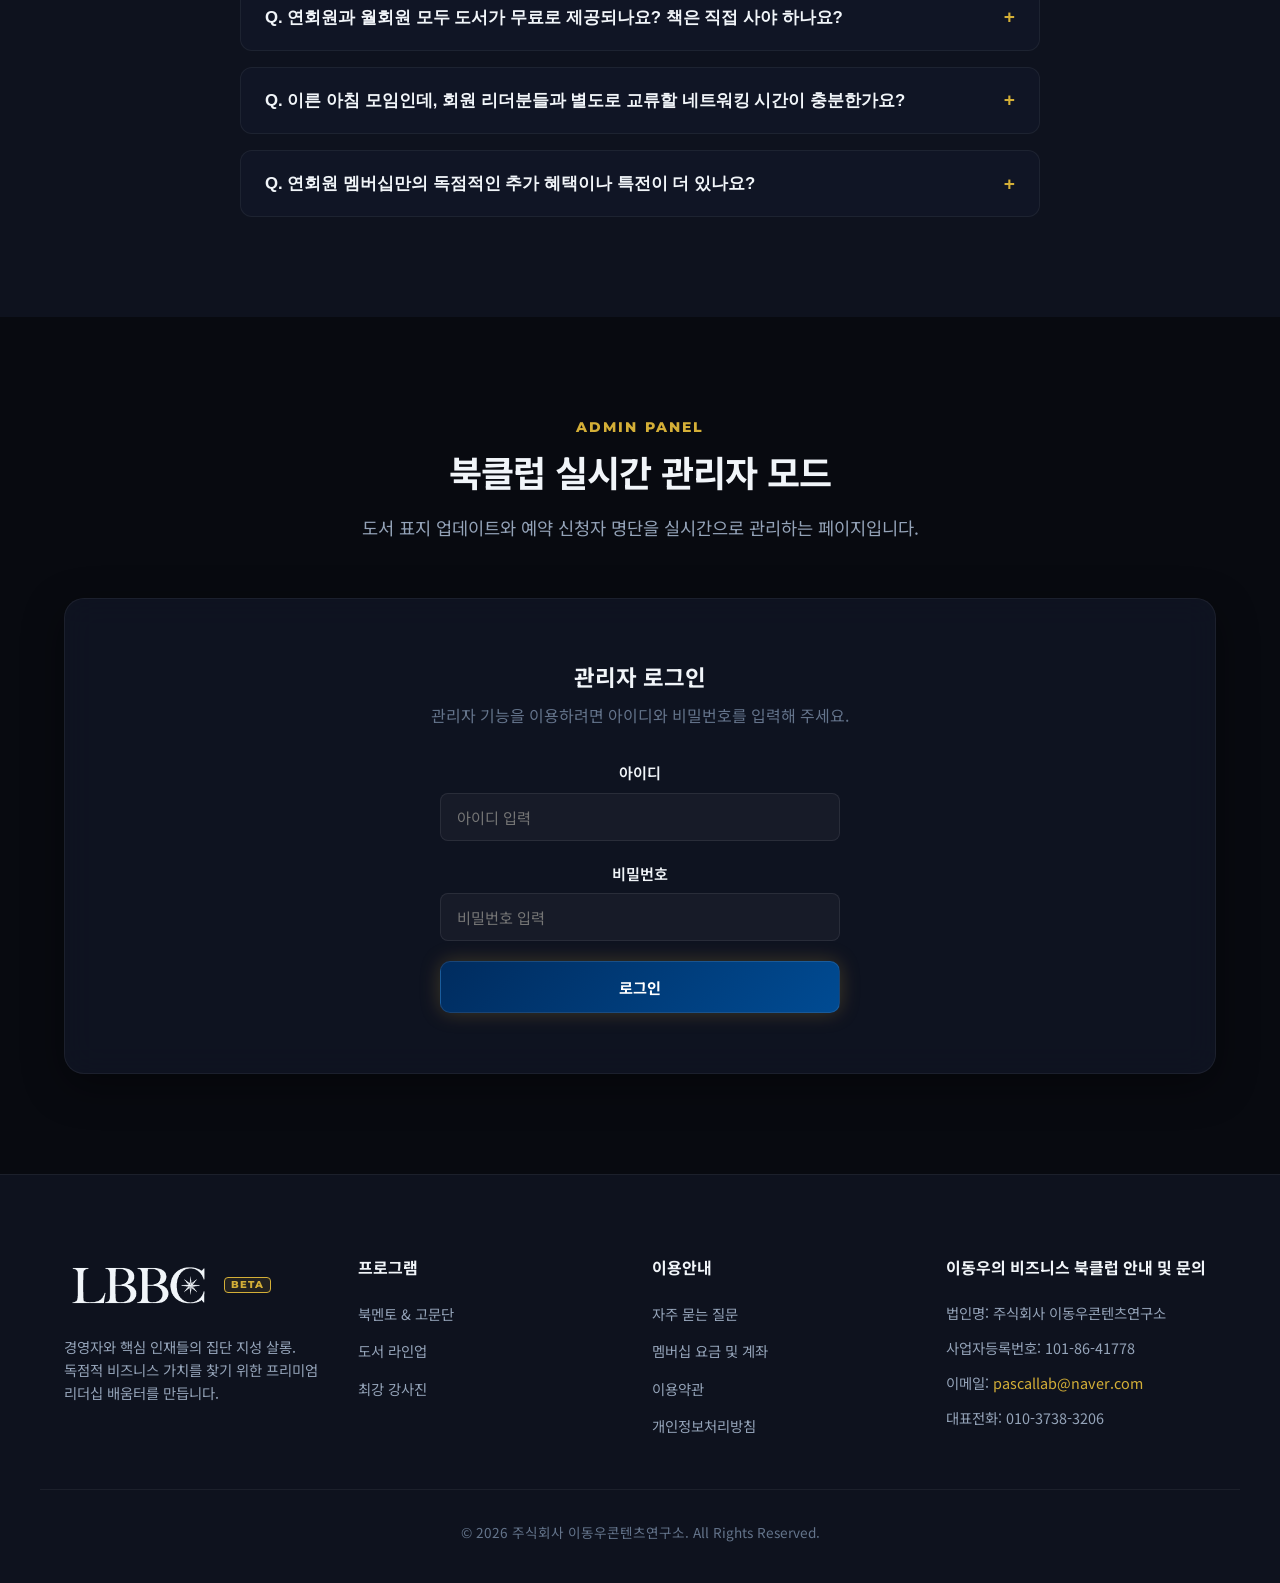
==== commit 9273b071: "Update curriculum & booklets: Separate Vol.1 (completed) and Vol.2 (upcoming from 10/1), set confirm" ====
--- a/index.html
+++ b/index.html
@@ -398,14 +398,24 @@
                 <div class="section-header text-center">
                     <span class="section-subtitle">CURATED READING PROGRAM</span>
                     <h2 class="section-title"><span class="keep-phrase">이동우의</span> <span class="keep-phrase">비즈니스 북클럽</span> <span class="keep-phrase">추천 도서 라인업</span></h2>
-                    <p class="section-desc"><span class="keep-phrase">비즈니스 리더들을 위해 엄선된</span> <span class="keep-phrase">10주간의 명저 라인업입니다.</span> <span class="keep-phrase">일정을 마우스로 가리키거나 터치하면</span> <span class="keep-phrase">도서의 핵심 설명 및 발제 요약을 즉시 확인할 수 있습니다.</span></p>
-                </div>
-                
+                    <p class="section-desc"><span class="keep-phrase">비즈니스 리더들을 위해 엄선된</span> <span class="keep-phrase">정규 세션 명저 라인업입니다.</span> <span class="keep-phrase">진행 완료 도서(Vol.1)와 10월 1일부터 매주 목요일 진행되는 도서(Vol.2)를 구분하여 확인하실 수 있습니다.</span></p>
+                </div>
+                
+                <!-- Filter Tabs for Book Status -->
+                <div class="schedule-filter-wrapper">
+                    <div class="schedule-filter-tabs">
+                        <button class="filter-tab active" data-filter="all">전체 도서 (8회차)</button>
+                        <button class="filter-tab tab-upcoming" data-filter="upcoming">🟢 10월 진행 예정 (Vol.2 · 10/1~)</button>
+                        <button class="filter-tab tab-completed" data-filter="completed">🔵 진행 완료 (Vol.1)</button>
+                    </div>
+                </div>
+
                 <div class="table-responsive glass-panel">
                     <table class="schedule-table">
                         <thead>
                             <tr>
                                 <th>회차</th>
+                                <th>구분/상태</th>
                                 <th>일정</th>
                                 <th>주제 도서</th>
                                 <th>출판사</th>
@@ -419,6 +429,21 @@
                         </tbody>
                     </table>
                 </div>
+
+                <!-- 11월 도서 라인업 선정 중 안내 배너 -->
+                <div class="november-curation-notice glass-panel">
+                    <div class="notice-icon-box">📅</div>
+                    <div class="notice-body">
+                        <div class="notice-header-row">
+                            <span class="notice-pill">11월 정규 세션 라인업 (Week 9 ~ 12)</span>
+                            <span class="notice-status-tag">현재 엄선 중</span>
+                        </div>
+                        <p class="notice-desc">
+                            11월에 진행될 도서는 급변하는 글로벌 경영 환경과 최신 비즈니스 트렌드를 면밀히 반영하여 현재 엄선하고 있습니다. 확정되는 즉시 웹사이트를 통해 공지될 예정입니다.
+                        </p>
+                    </div>
+                </div>
+
                 <p class="table-footnote">※ 도서 라인업 및 상세 일정은 강사의 사정 혹은 출판사 일정에 따라 변동될 수 있습니다.</p>
             </div>
         </section>
@@ -434,40 +459,49 @@
 
                 <div class="booklet-showcase-grid grid-2">
                     <!-- Vol.1 Card -->
-                    <div class="booklet-card glass-panel">
-                        <div class="booklet-badge">Vol. 1 발간본</div>
+                    <div class="booklet-card glass-panel booklet-card-vol1">
+                        <div class="booklet-badge badge-vol1">🔵 Vol. 1 완료 (파란색)</div>
                         <div class="booklet-image-wrap">
-                            <img src="assets/summary_booklet_vol1.png" alt="LBBC 요약본 Vol.1 표지" class="booklet-img">
+                            <img src="assets/summary_booklet_vol1.png" alt="LBBC 요약본 Vol.1 표지 (파란색)" class="booklet-img">
                         </div>
                         <div class="booklet-info">
+                            <div class="booklet-status-label vol1-label">진행 완료 도서</div>
                             <h3>LBBC Monthly Summary Vol.1</h3>
-                            <p class="booklet-sub">한 달간 다루는 명저 4권의 핵심 전략 완벽 수록</p>
+                            <p class="booklet-sub">지난 8~9월 세션 4권의 핵심 전략 완벽 수록</p>
                             <ul class="booklet-book-list">
-                                <li><strong>Book 1</strong> 폭풍이 온다 <span>(오드 아르네 베스타)</span></li>
-                                <li><strong>Book 2</strong> 초풍요의 시대 <span>(피터 디아만디스)</span></li>
-                                <li><strong>Book 3</strong> 가짜 노동 <span>(데니스 뇌르마르크)</span></li>
-                                <li><strong>Book 4</strong> 거인처럼 생각하라 <span>(피터 홀린스)</span></li>
+                                <li><strong>Book 1</strong> 폭풍이 온다 <span>(오드 아르네 베스타 / 21세기북스)</span></li>
+                                <li><strong>Book 2</strong> 초풍요의 시대 <span>(피터 디아만디스 / 비즈니스북스)</span></li>
+                                <li><strong>Book 3</strong> 가짜 노동 <span>(데니스 뇌르마르크 / 자음과모음)</span></li>
+                                <li><strong>Book 4</strong> 거인처럼 생각하라 <span>(피터 홀린스 / 비즈니스북스)</span></li>
                             </ul>
                         </div>
                     </div>
 
                     <!-- Vol.2 Card -->
-                    <div class="booklet-card glass-panel">
-                        <div class="booklet-badge">Vol. 2 발간본</div>
+                    <div class="booklet-card glass-panel booklet-card-vol2">
+                        <div class="booklet-badge badge-vol2">🟢 Vol. 2 10월 예정 (올리브그린)</div>
                         <div class="booklet-image-wrap">
-                            <img src="assets/summary_booklet_vol2.png" alt="LBBC 요약본 Vol.2 표지" class="booklet-img">
+                            <img src="assets/summary_booklet_vol2.png" alt="LBBC 요약본 Vol.2 표지 (올리브그린)" class="booklet-img">
                         </div>
                         <div class="booklet-info">
+                            <div class="booklet-status-label vol2-label">10월 1일(목) 개시 예정 도서</div>
                             <h3>LBBC Monthly Summary Vol.2</h3>
-                            <p class="booklet-sub">차세대 리더십과 테크·경영 혁신 프레임워크 수록</p>
+                            <p class="booklet-sub">10월 1일부터 매주 목요일 진행되는 핵심 명저 4권 수록</p>
                             <ul class="booklet-book-list">
-                                <li><strong>Book 5</strong> 독성 인간 <span>(리앤 텐 브링크)</span></li>
-                                <li><strong>Book 6</strong> 위대한 경영의 12가지 조건 <span>(갤럽)</span></li>
-                                <li><strong>Book 7</strong> 양자컴퓨터 레시피 <span>(김용수 외)</span></li>
-                                <li><strong>Book 8</strong> 둠루프 <span>(에스와르 S. 프라사드)</span></li>
+                                <li><strong>Book 5</strong> 독성 인간 <span>(리앤 텐 브링크 / 웅진지식하우스)</span></li>
+                                <li><strong>Book 6</strong> 위대한 경영의 12가지 조건 <span>(갤럽, 짐 하터 / 청림출판)</span></li>
+                                <li><strong>Book 7</strong> 양자컴퓨터 레시피 <span>(김용수 외 / 세종서적 · 강연: 김용수 단장)</span></li>
+                                <li><strong>Book 8</strong> 둠루프 <span>(에스와르 S. 프라사드 / 21세기북스 · 강연: 김광석 교수)</span></li>
                             </ul>
                         </div>
                     </div>
+                </div>
+
+                <!-- 11월 Vol.3 준비 안내 박스 -->
+                <div class="vol3-preview-box glass-panel">
+                    <span class="preview-tag">COMING IN NOVEMBER</span>
+                    <h4>LBBC Monthly Summary Vol.3</h4>
+                    <p>11월 4회차 세션 통합 요약본(Vol.3)은 11월 도서 라인업 확정과 함께 공개될 예정입니다.</p>
                 </div>
 
                 <!-- Booklet Value Highlights -->
--- a/styles.css
+++ b/styles.css
@@ -1058,8 +1058,61 @@
 }
 
 /* ==========================================================================
-   10-Week list table
+   Curated Schedule List & Filter Tabs
    ========================================================================== */
+.schedule-filter-wrapper {
+    display: flex;
+    justify-content: center;
+    margin-bottom: 28px;
+}
+
+.schedule-filter-tabs {
+    display: inline-flex;
+    background: rgba(255, 255, 255, 0.04);
+    border: 1px solid var(--card-border);
+    padding: 6px;
+    border-radius: 40px;
+    gap: 8px;
+    flex-wrap: wrap;
+    justify-content: center;
+}
+
+.filter-tab {
+    background: transparent;
+    border: none;
+    color: var(--text-secondary);
+    padding: 8px 18px;
+    border-radius: 30px;
+    font-size: 0.88rem;
+    font-weight: 600;
+    cursor: pointer;
+    transition: all 0.3s ease;
+}
+
+.filter-tab:hover {
+    color: var(--text-primary);
+    background: rgba(255, 255, 255, 0.06);
+}
+
+.filter-tab.active {
+    background: var(--accent-gold);
+    color: #0b0f19;
+    font-weight: 700;
+    box-shadow: 0 4px 12px rgba(212, 175, 55, 0.3);
+}
+
+.filter-tab.tab-upcoming.active {
+    background: linear-gradient(135deg, #10b981, #059669);
+    color: #ffffff;
+    box-shadow: 0 4px 12px rgba(16, 185, 129, 0.35);
+}
+
+.filter-tab.tab-completed.active {
+    background: linear-gradient(135deg, #3b82f6, #1d4ed8);
+    color: #ffffff;
+    box-shadow: 0 4px 12px rgba(59, 130, 246, 0.35);
+}
+
 .table-responsive {
     overflow-x: auto;
     width: 100%;
@@ -1102,6 +1155,23 @@
     background-color: rgba(212, 175, 55, 0.03);
 }
 
+.schedule-row.row-completed {
+    opacity: 0.9;
+}
+
+.schedule-row.row-completed:hover {
+    opacity: 1;
+    background-color: rgba(59, 130, 246, 0.03);
+}
+
+.schedule-row.row-upcoming {
+    background-color: rgba(16, 185, 129, 0.02);
+}
+
+.schedule-row.row-upcoming:hover {
+    background-color: rgba(16, 185, 129, 0.06);
+}
+
 .schedule-table tbody tr:last-child td {
     border-bottom: none;
 }
@@ -1110,6 +1180,28 @@
     font-weight: 800;
     color: #d4af37;
     white-space: nowrap;
+}
+
+.table-badge {
+    display: inline-block;
+    padding: 4px 10px;
+    border-radius: 20px;
+    font-size: 0.76rem;
+    font-weight: 700;
+    white-space: nowrap;
+    letter-spacing: 0.02em;
+}
+
+.badge-status-vol1 {
+    background: rgba(59, 130, 246, 0.15);
+    color: #60a5fa;
+    border: 1px solid rgba(59, 130, 246, 0.3);
+}
+
+.badge-status-vol2 {
+    background: rgba(16, 185, 129, 0.15);
+    color: #34d399;
+    border: 1px solid rgba(16, 185, 129, 0.35);
 }
 
 .table-date {
@@ -1161,6 +1253,65 @@
     background: #002c5f;
     border-color: #002c5f;
     color: #ffffff;
+}
+
+/* November Curation Notice */
+.november-curation-notice {
+    margin-top: 28px;
+    padding: 24px 28px;
+    display: flex;
+    align-items: center;
+    gap: 20px;
+    border: 1px dashed rgba(212, 175, 55, 0.4);
+    background: rgba(212, 175, 55, 0.04);
+    border-radius: 14px;
+}
+
+.notice-icon-box {
+    font-size: 2rem;
+    flex-shrink: 0;
+    width: 48px;
+    height: 48px;
+    display: flex;
+    align-items: center;
+    justify-content: center;
+    background: rgba(212, 175, 55, 0.12);
+    border-radius: 12px;
+}
+
+.notice-body {
+    flex: 1;
+}
+
+.notice-header-row {
+    display: flex;
+    align-items: center;
+    gap: 10px;
+    margin-bottom: 6px;
+    flex-wrap: wrap;
+}
+
+.notice-pill {
+    font-weight: 800;
+    font-size: 0.95rem;
+    color: var(--text-primary);
+}
+
+.notice-status-tag {
+    font-size: 0.72rem;
+    font-weight: 700;
+    background: rgba(212, 175, 55, 0.2);
+    color: #d4af37;
+    padding: 2px 10px;
+    border-radius: 20px;
+    border: 1px solid rgba(212, 175, 55, 0.35);
+}
+
+.notice-desc {
+    font-size: 0.86rem;
+    color: var(--text-secondary);
+    line-height: 1.5;
+    margin: 0;
 }
 
 /* ==========================================================================
@@ -2371,6 +2522,12 @@
         font-weight: 700;
         color: var(--text-muted);
     }
+
+    .schedule-table td.table-status-cell::before {
+        content: "구분/상태";
+        font-weight: 700;
+        color: var(--text-muted);
+    }
     
     .schedule-table td.table-date::before {
         content: "일정";
@@ -2378,19 +2535,19 @@
         color: var(--text-muted);
     }
     
-    .schedule-table td:nth-child(3)::before {
+    .schedule-table td:nth-child(4)::before {
         content: "주제 도서";
         font-weight: 700;
         color: var(--text-muted);
     }
     
-    .schedule-table td:nth-child(4)::before {
+    .schedule-table td.table-publisher-cell::before {
         content: "출판사";
         font-weight: 700;
         color: var(--text-muted);
     }
     
-    .schedule-table td:nth-child(5)::before {
+    .schedule-table td.table-author-cell::before {
         content: "저자";
         font-weight: 700;
         color: var(--text-muted);
@@ -2559,6 +2716,24 @@
     transform: translateY(-6px);
     box-shadow: 0 20px 40px rgba(0, 0, 0, 0.4), 0 0 25px rgba(212, 175, 55, 0.2);
     border-color: rgba(212, 175, 55, 0.5);
+}
+
+.booklet-card-vol1 {
+    border-color: rgba(59, 130, 246, 0.35);
+}
+
+.booklet-card-vol1:hover {
+    border-color: rgba(59, 130, 246, 0.65);
+    box-shadow: 0 20px 40px rgba(0, 0, 0, 0.45), 0 0 25px rgba(59, 130, 246, 0.25);
+}
+
+.booklet-card-vol2 {
+    border-color: rgba(122, 154, 70, 0.4);
+}
+
+.booklet-card-vol2:hover {
+    border-color: rgba(122, 154, 70, 0.75);
+    box-shadow: 0 20px 40px rgba(0, 0, 0, 0.45), 0 0 25px rgba(122, 154, 70, 0.25);
 }
 
 .booklet-badge {
@@ -2575,6 +2750,37 @@
     box-shadow: 0 2px 8px rgba(0, 0, 0, 0.2);
 }
 
+.badge-vol1 {
+    background: linear-gradient(135deg, #1d4ed8, #3b82f6);
+    color: #ffffff;
+}
+
+.badge-vol2 {
+    background: linear-gradient(135deg, #4d6032, #7a9a46);
+    color: #ffffff;
+}
+
+.booklet-status-label {
+    display: inline-block;
+    font-size: 0.75rem;
+    font-weight: 700;
+    padding: 3px 10px;
+    border-radius: 4px;
+    margin-bottom: 8px;
+}
+
+.vol1-label {
+    background: rgba(59, 130, 246, 0.15);
+    color: #60a5fa;
+    border: 1px solid rgba(59, 130, 246, 0.3);
+}
+
+.vol2-label {
+    background: rgba(122, 154, 70, 0.2);
+    color: #a3e635;
+    border: 1px solid rgba(122, 154, 70, 0.4);
+}
+
 .booklet-image-wrap {
     flex-shrink: 0;
     width: 165px;
@@ -2645,6 +2851,60 @@
     color: var(--text-muted);
 }
 
+/* Vol. 3 Preview Box */
+.vol3-preview-box {
+    margin-top: 32px;
+    padding: 24px 30px;
+    text-align: center;
+    border: 1px dashed rgba(212, 175, 55, 0.35);
+    background: rgba(212, 175, 55, 0.03);
+    border-radius: 12px;
+}
+
+.preview-tag {
+    display: inline-block;
+    font-size: 0.72rem;
+    font-weight: 800;
+    letter-spacing: 0.12em;
+    color: #d4af37;
+    margin-bottom: 6px;
+}
+
+.vol3-preview-box h4 {
+    font-size: 1.15rem;
+    font-weight: 800;
+    color: var(--text-primary);
+    margin-bottom: 6px;
+}
+
+.vol3-preview-box p {
+    font-size: 0.86rem;
+    color: var(--text-secondary);
+    margin: 0;
+}
+
+/* Modal status badge */
+.modal-status-badge {
+    display: inline-block;
+    padding: 4px 12px;
+    border-radius: 20px;
+    font-size: 0.78rem;
+    font-weight: 700;
+    margin-bottom: 6px;
+}
+
+.badge-vol1-modal {
+    background: rgba(59, 130, 246, 0.15);
+    color: #60a5fa;
+    border: 1px solid rgba(59, 130, 246, 0.3);
+}
+
+.badge-vol2-modal {
+    background: rgba(16, 185, 129, 0.15);
+    color: #34d399;
+    border: 1px solid rgba(16, 185, 129, 0.35);
+}
+
 .booklet-features-row {
     margin-top: 24px;
 }
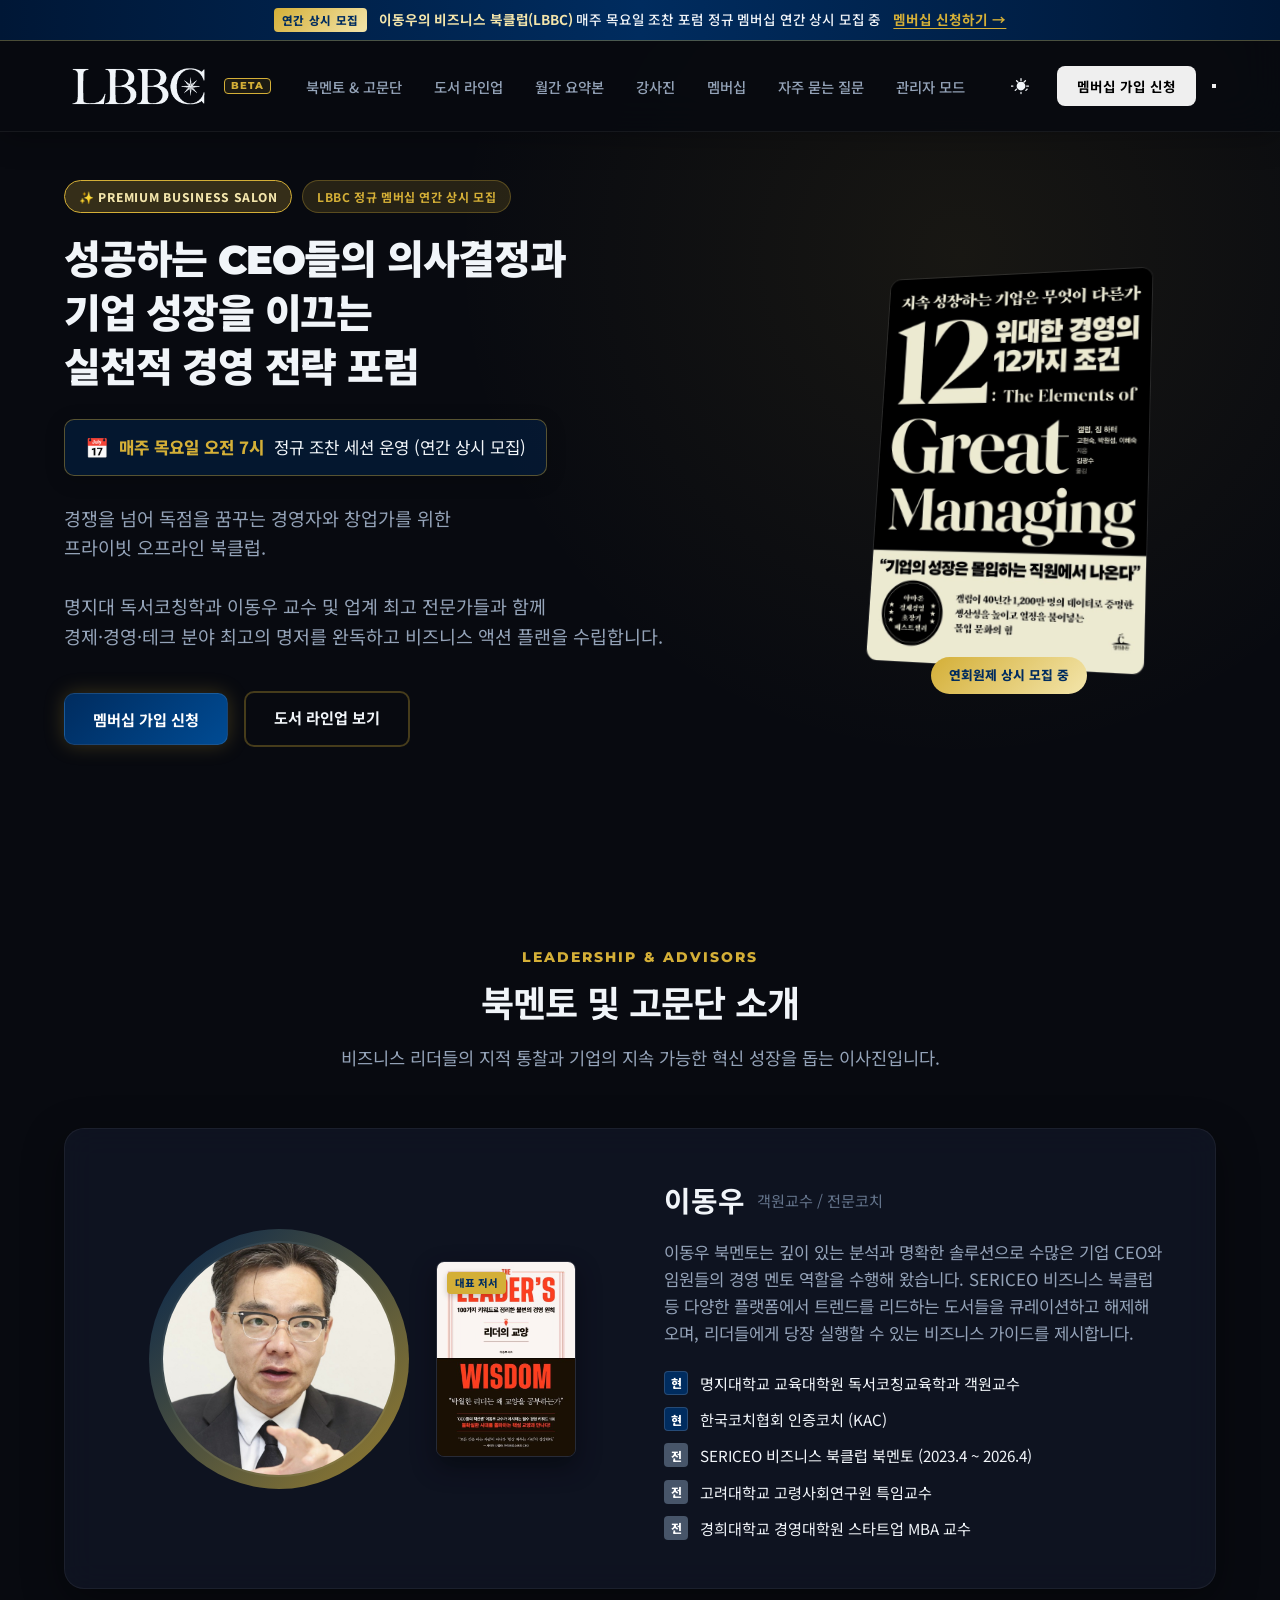
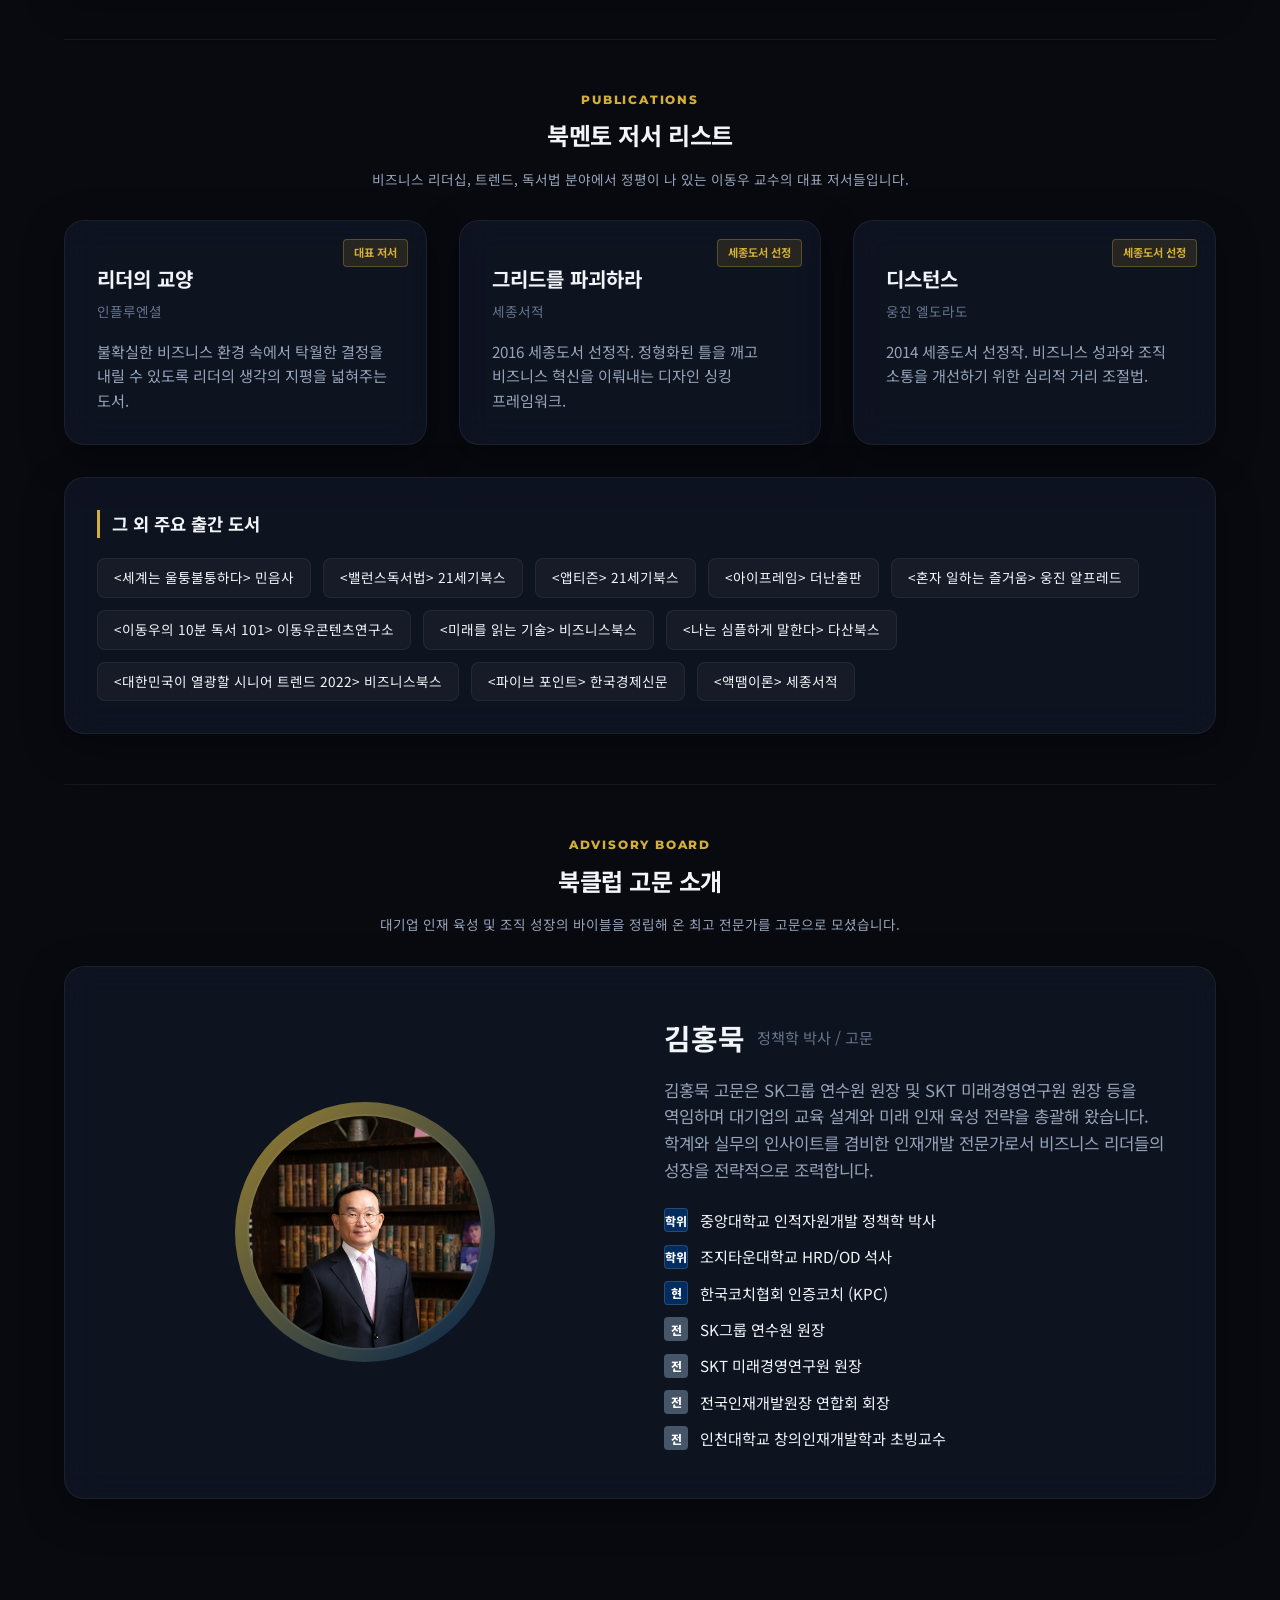
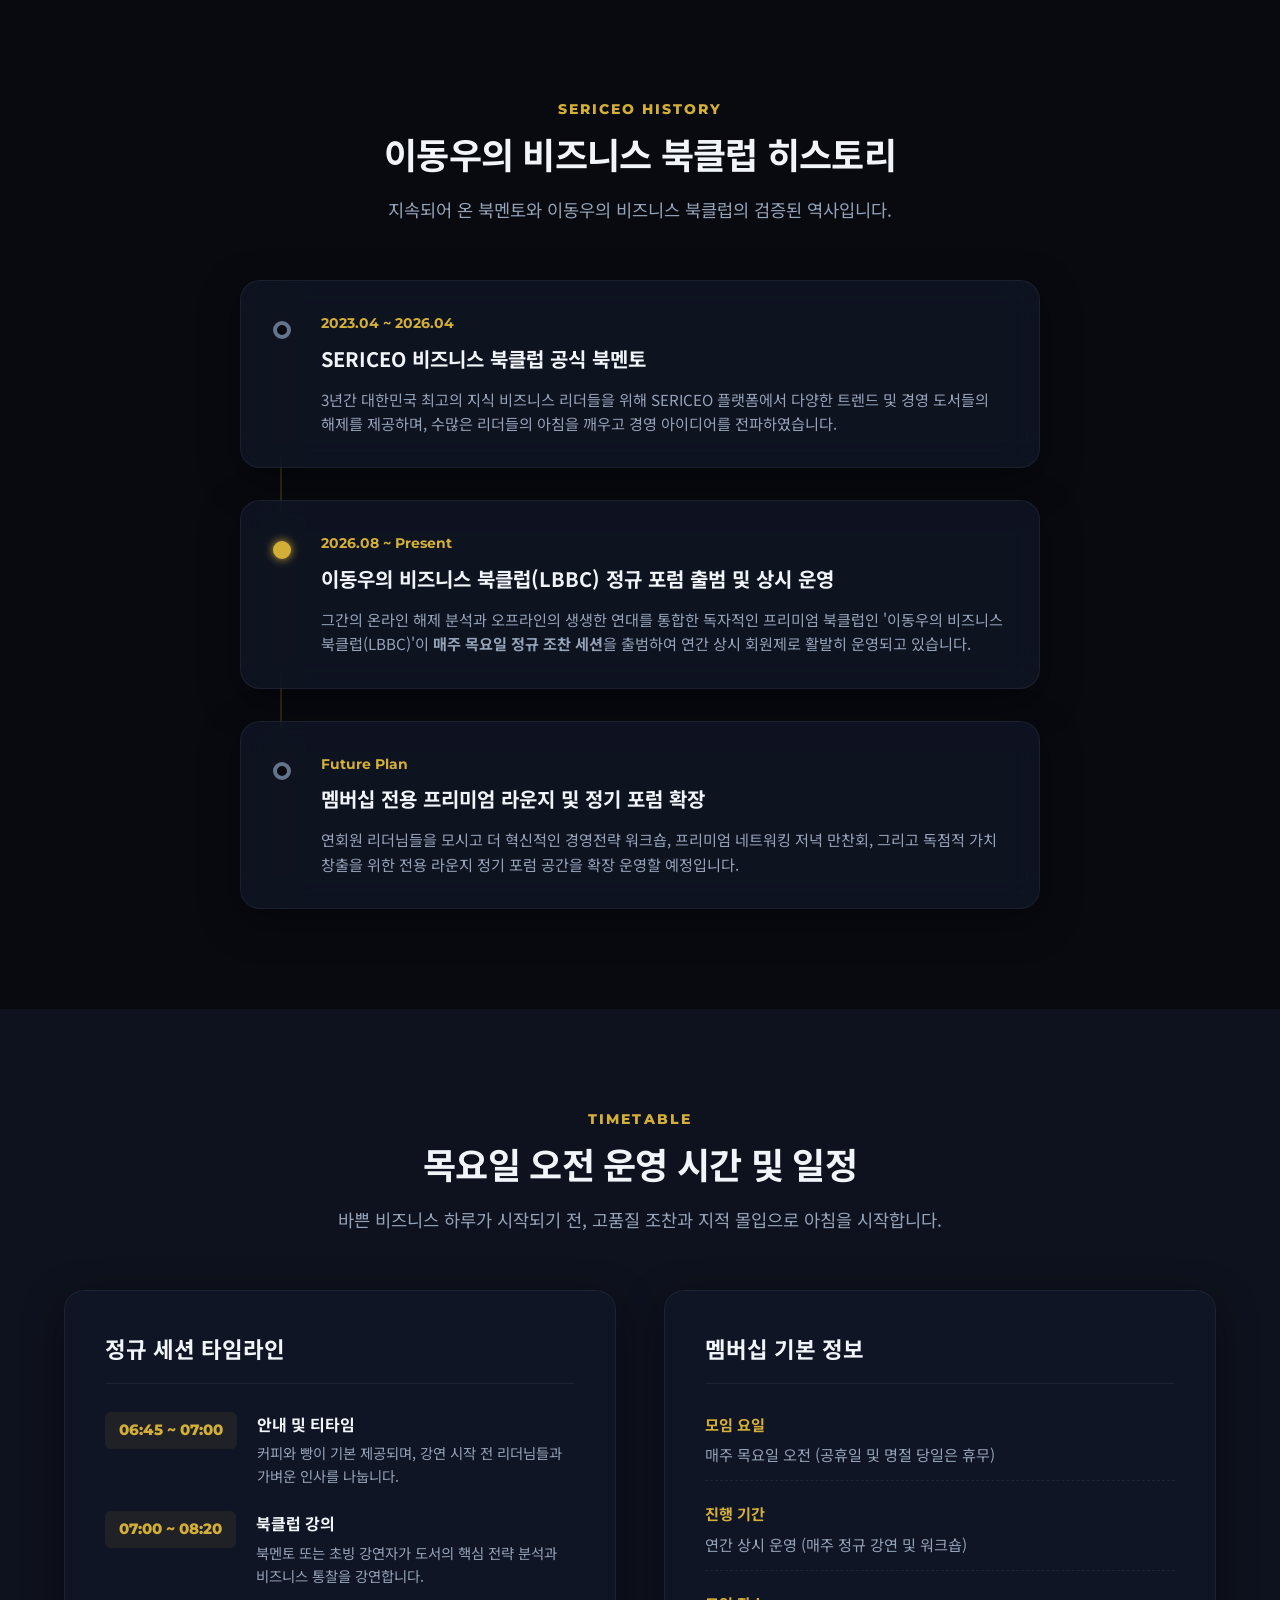
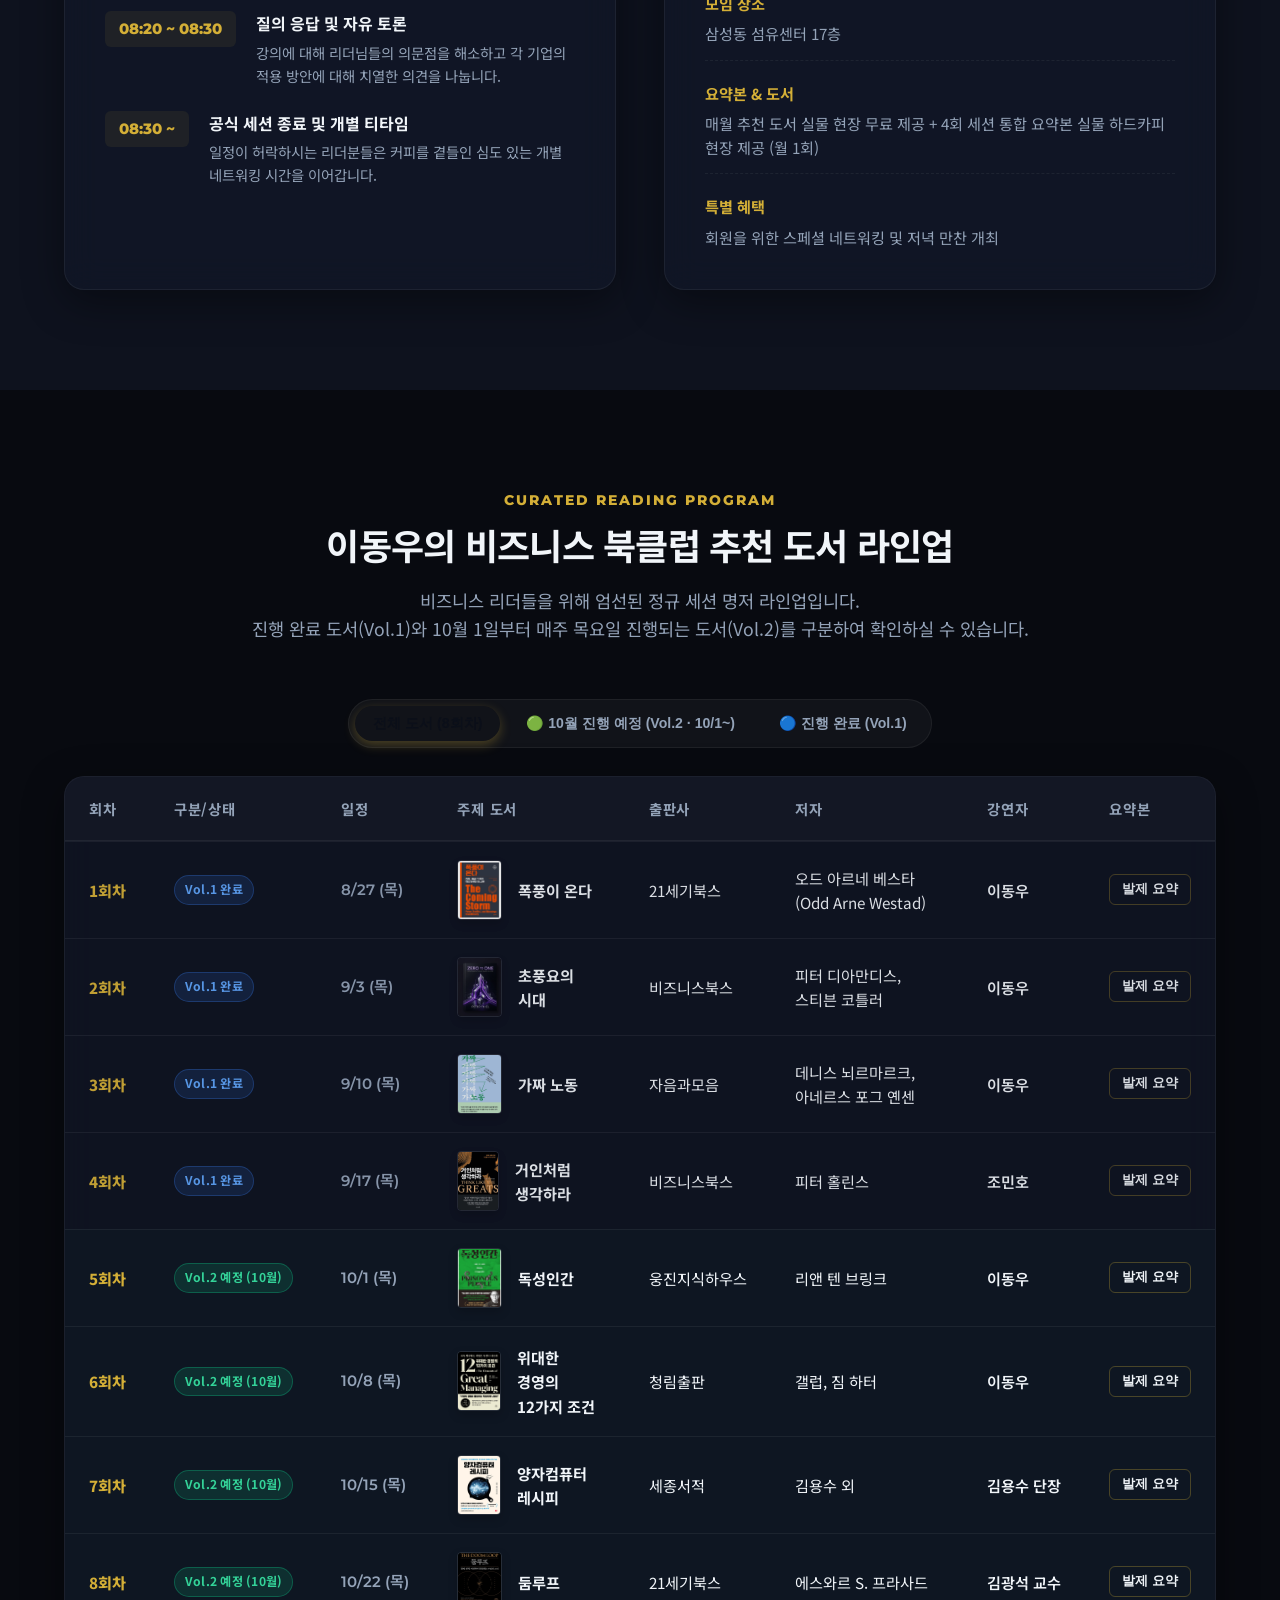
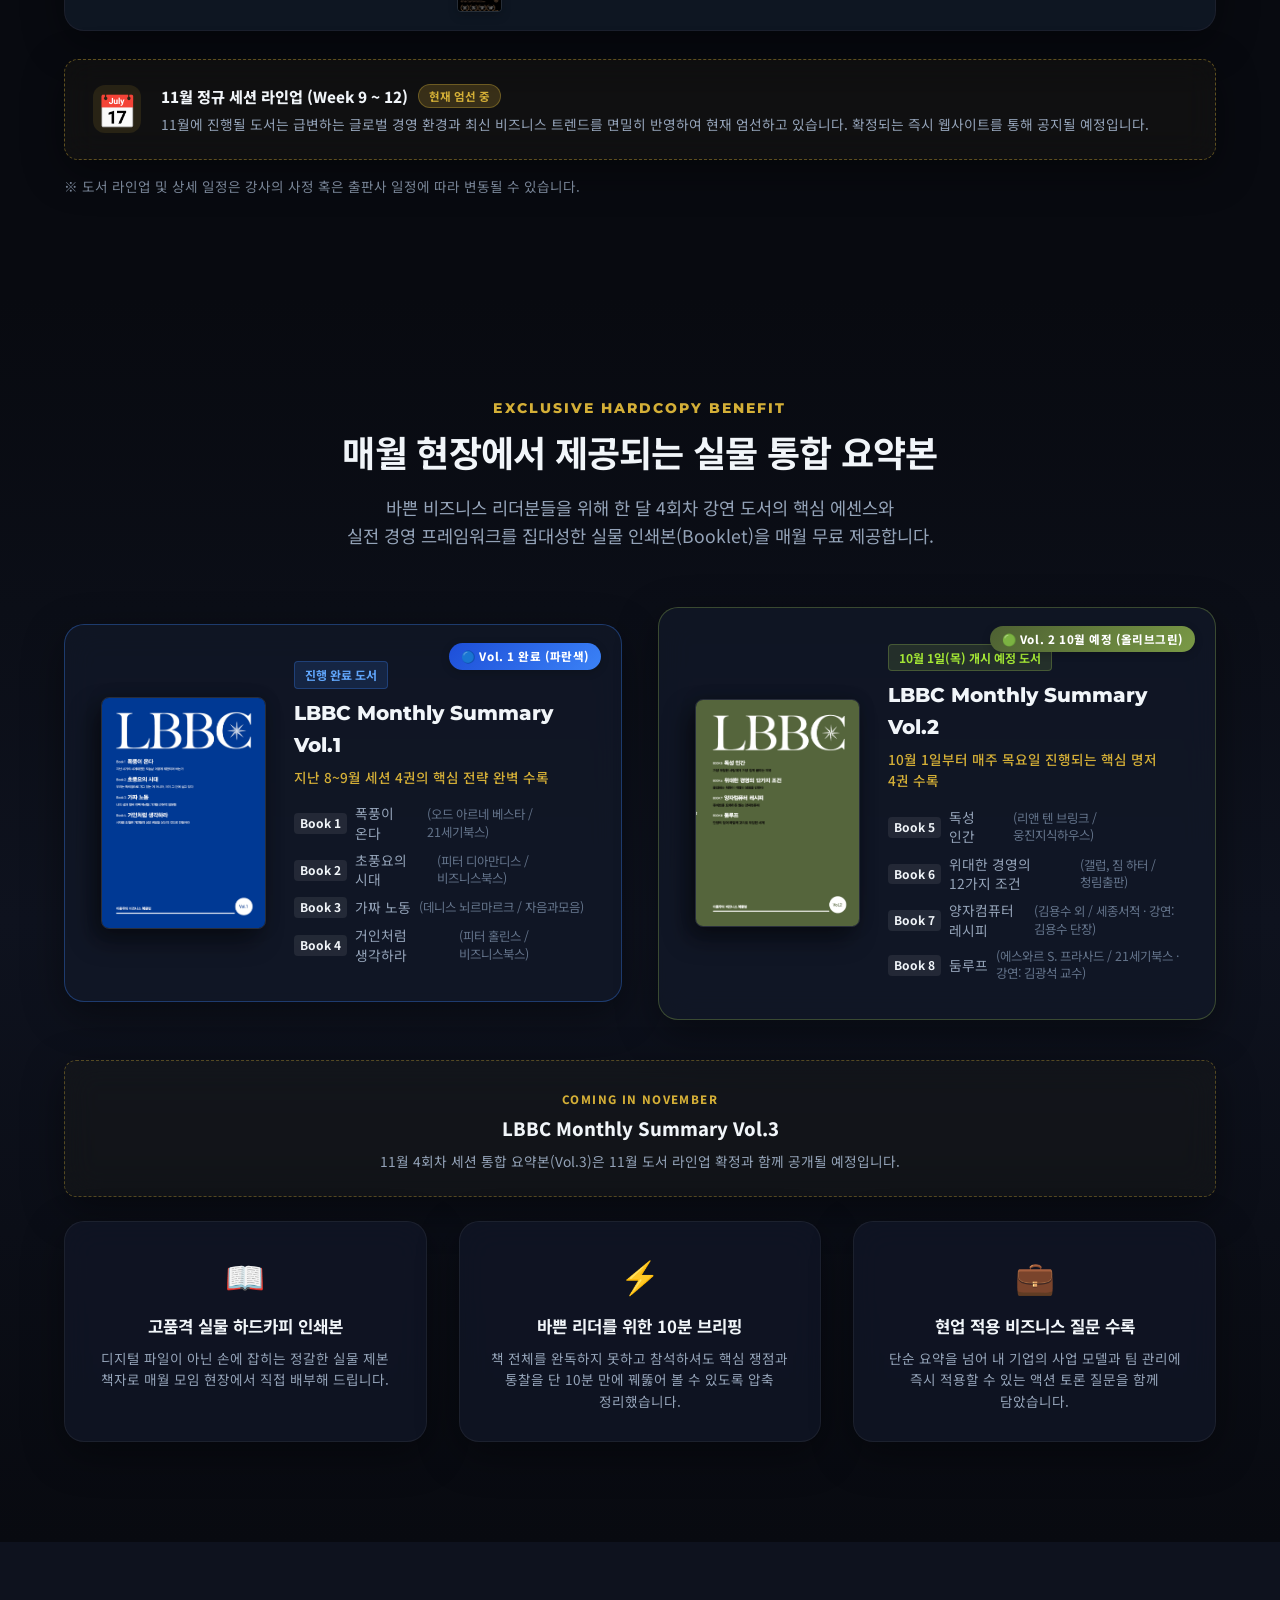
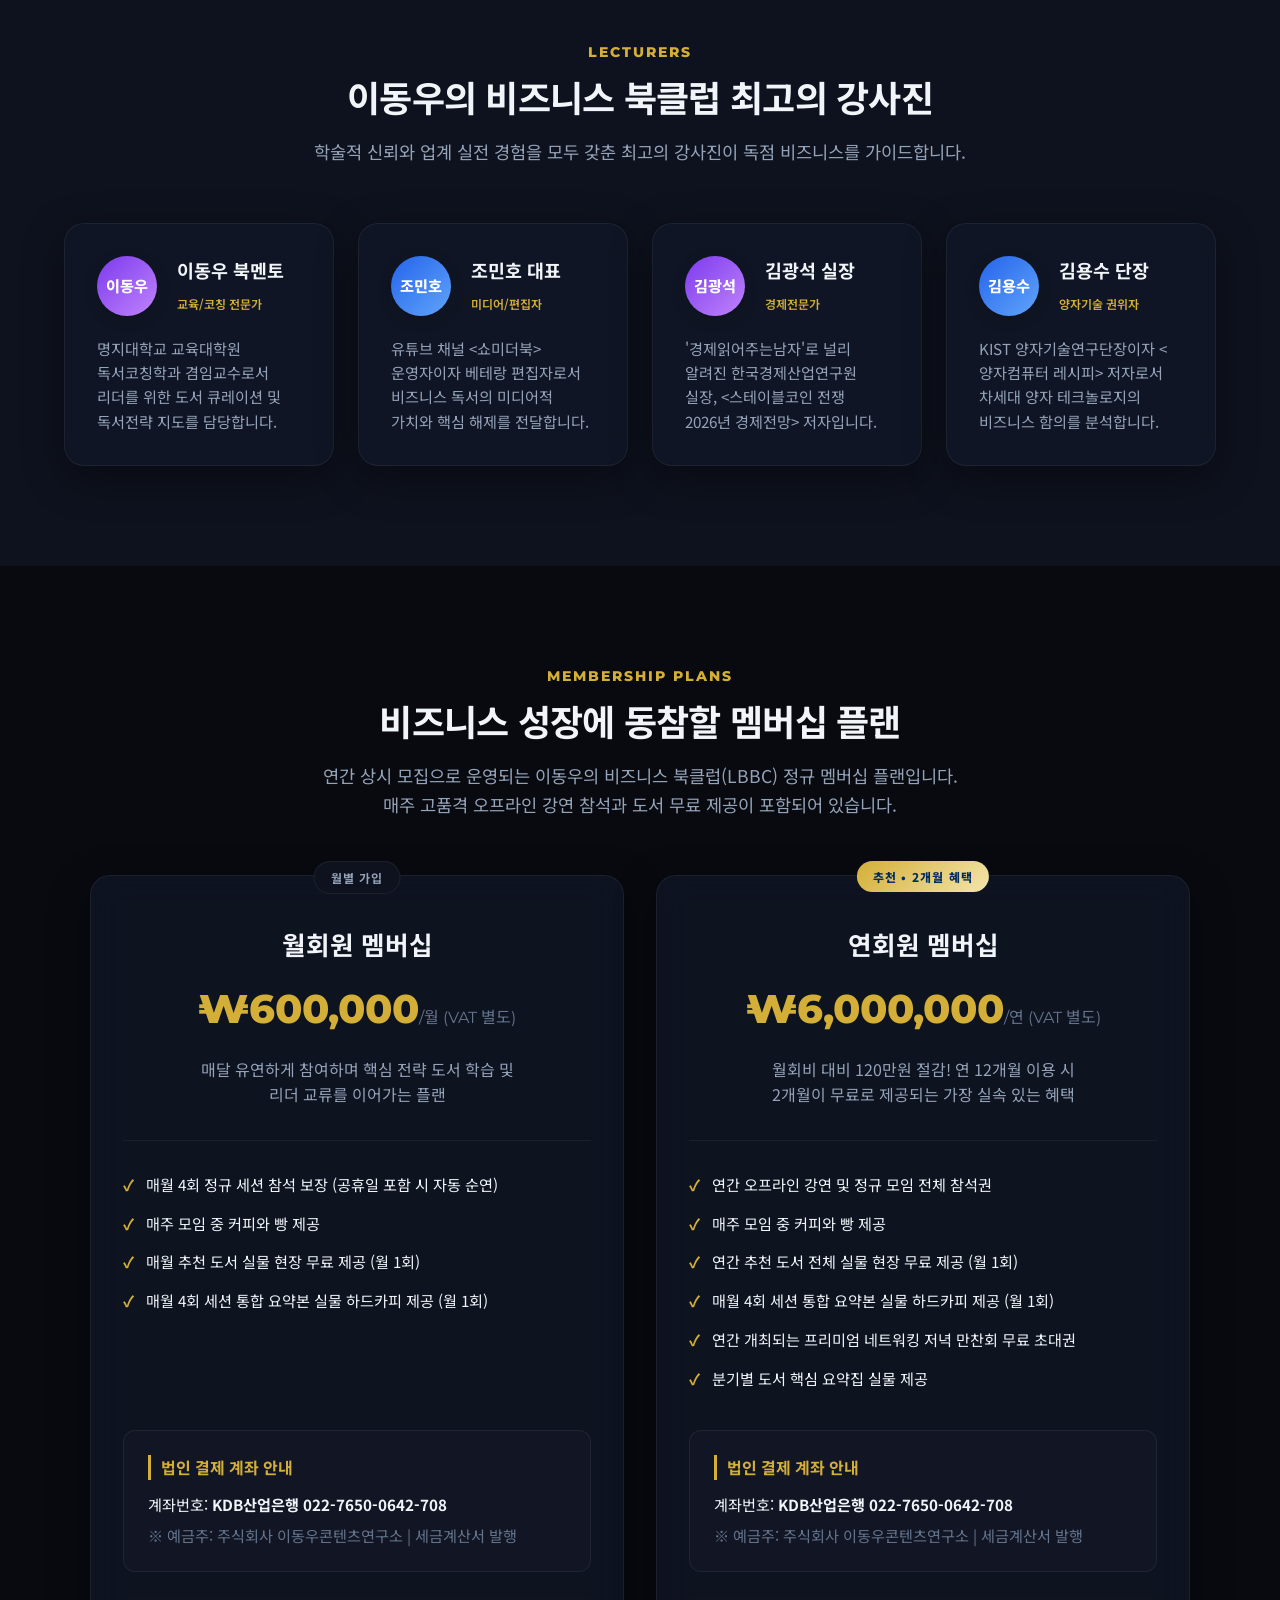
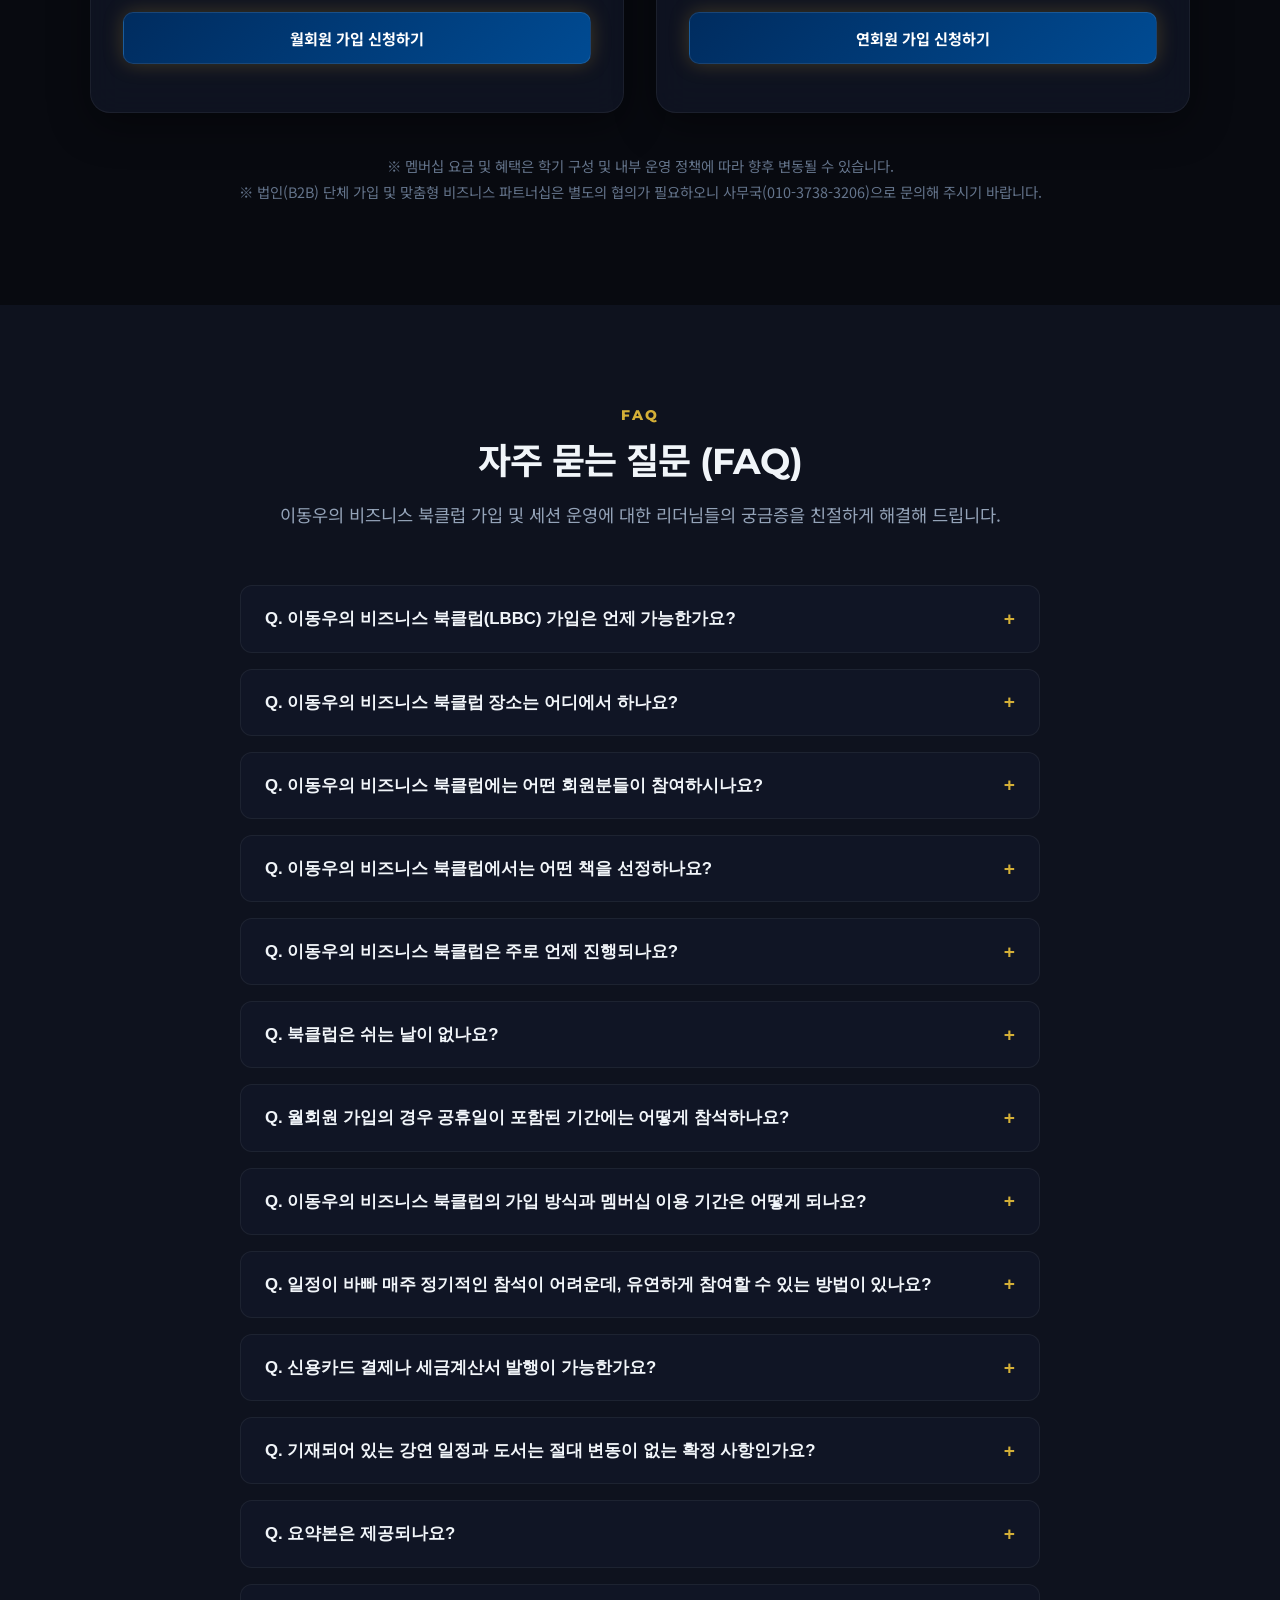
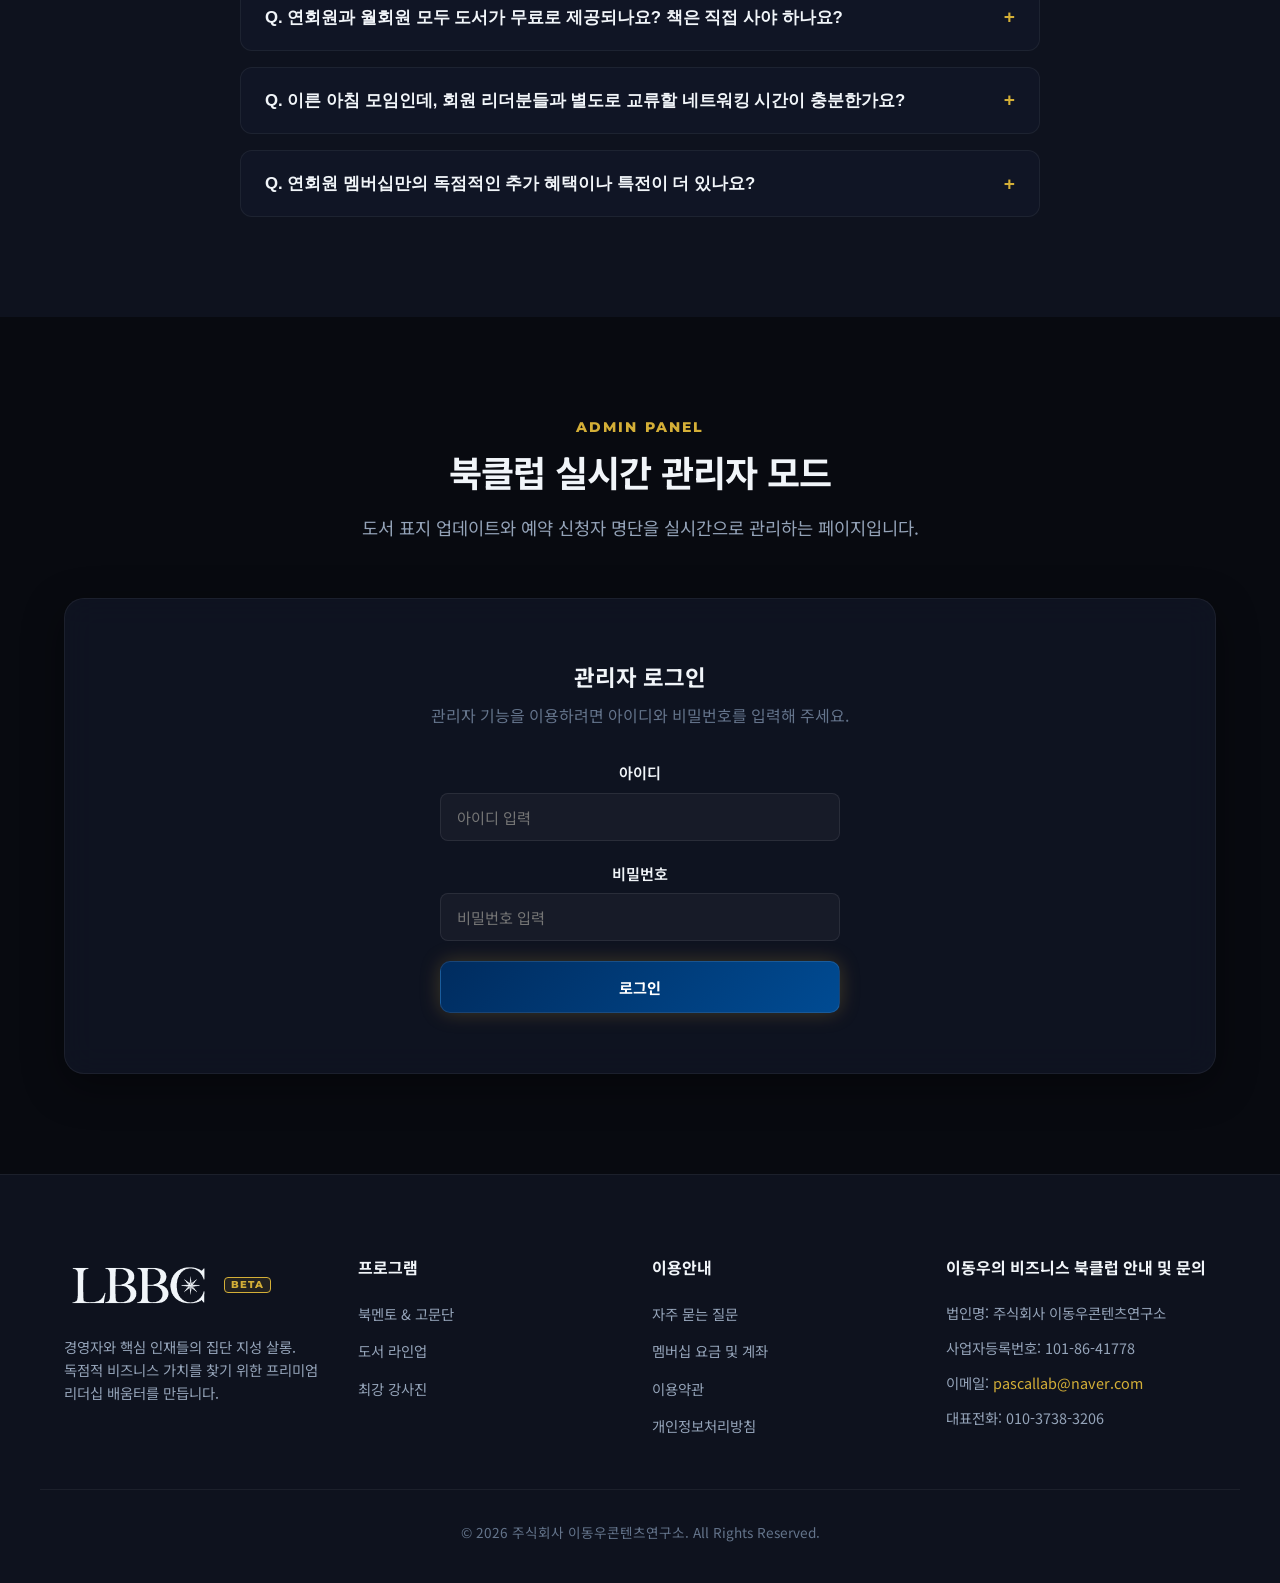
==== commit 39a2b4a5: "Remove '이 세션 멤버십 신청하기' button from book summary modal" ====
--- a/index.html
+++ b/index.html
@@ -1152,7 +1152,7 @@
                 </div>
             </div>
             <div class="modal-footer">
-                <button class="cta-btn primary-btn" id="summary-apply-btn">이 세션 멤버십 신청하기</button>
+                <button class="cta-btn secondary-btn" id="summary-close-btn">닫기</button>
             </div>
         </div>
     </div>
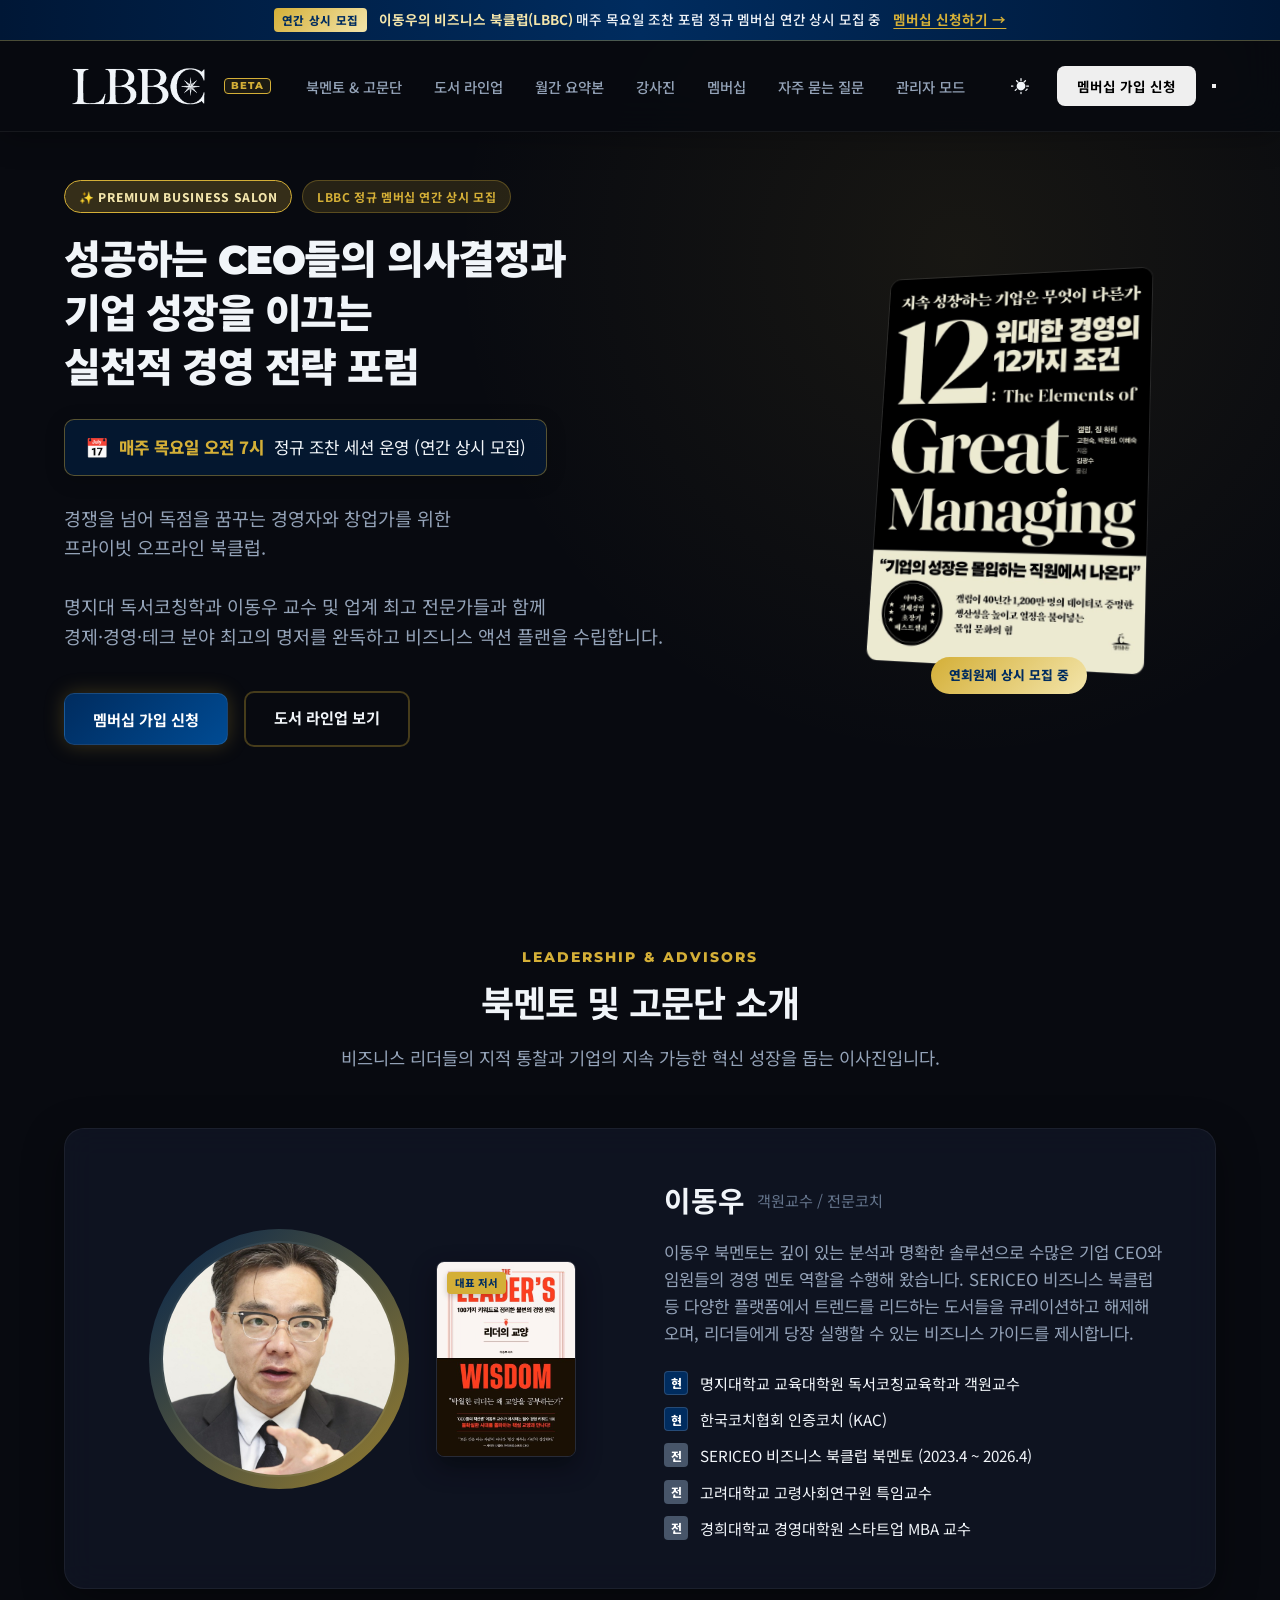
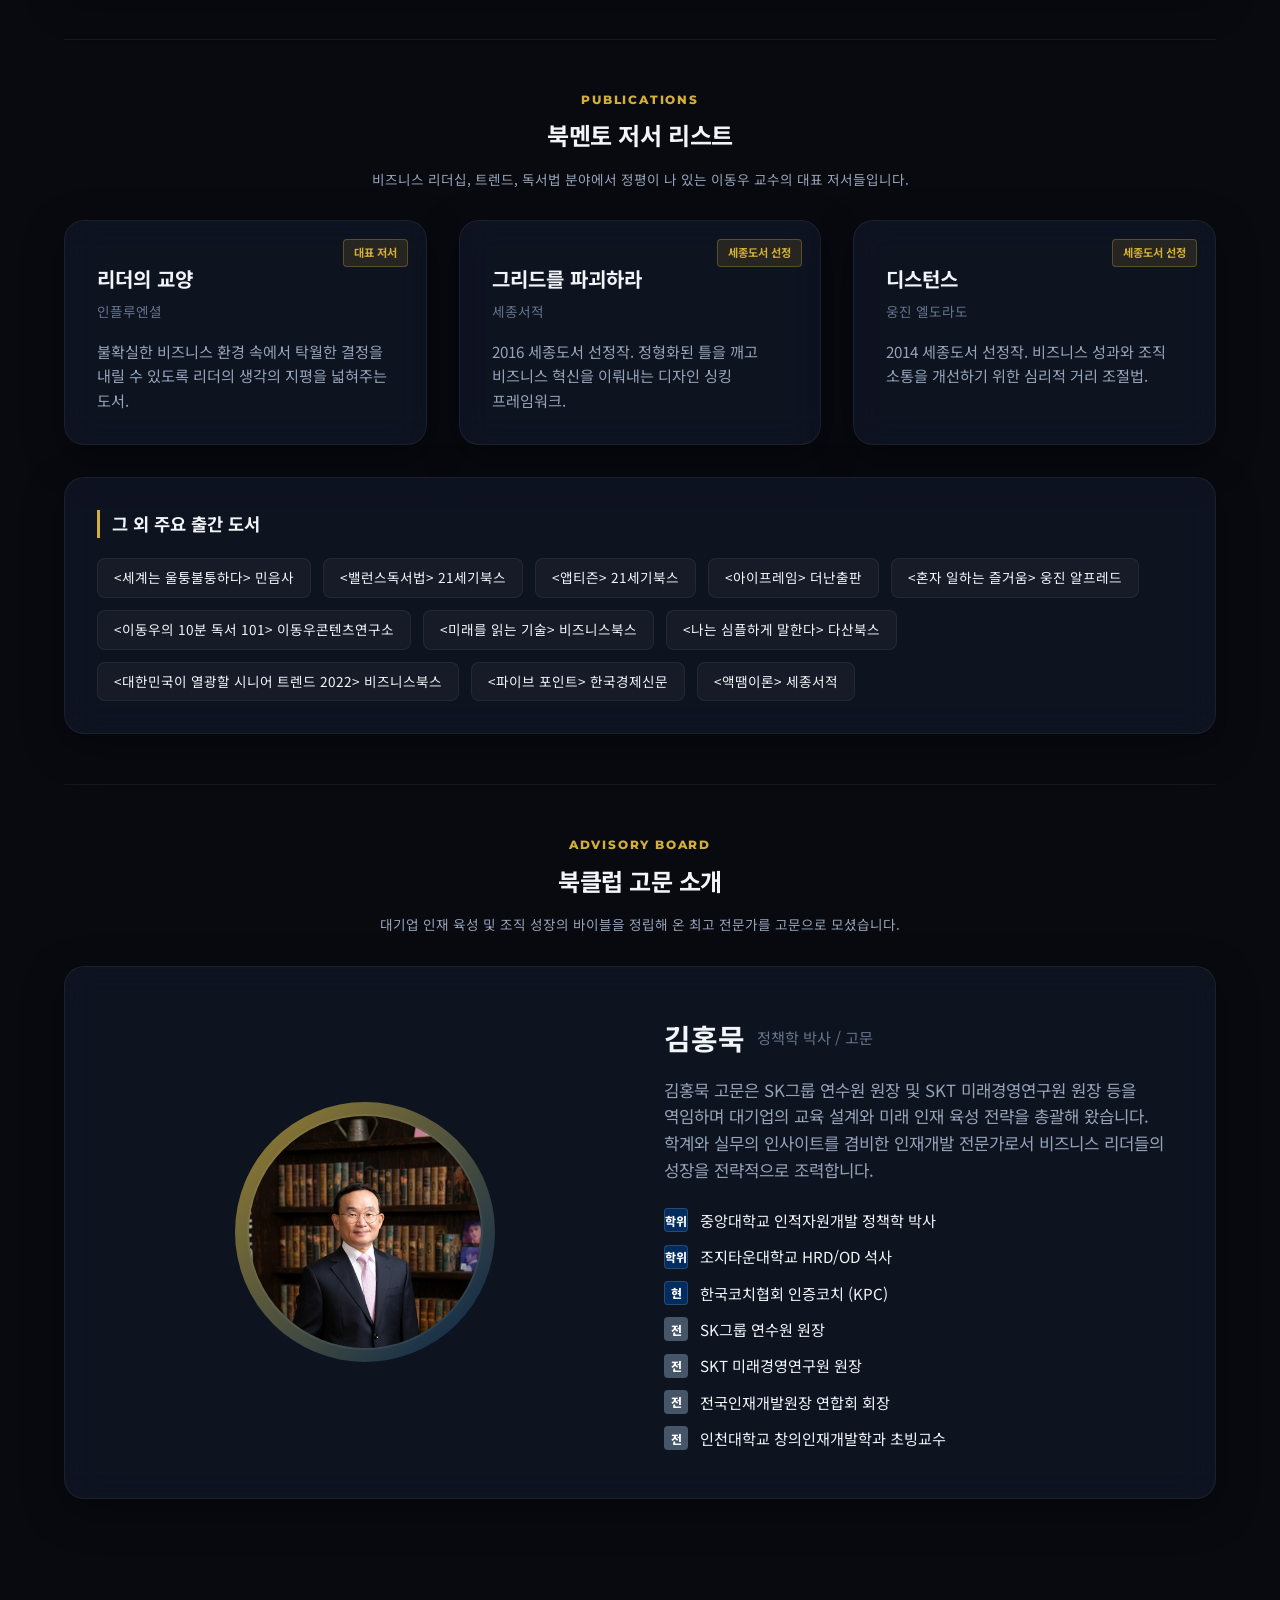
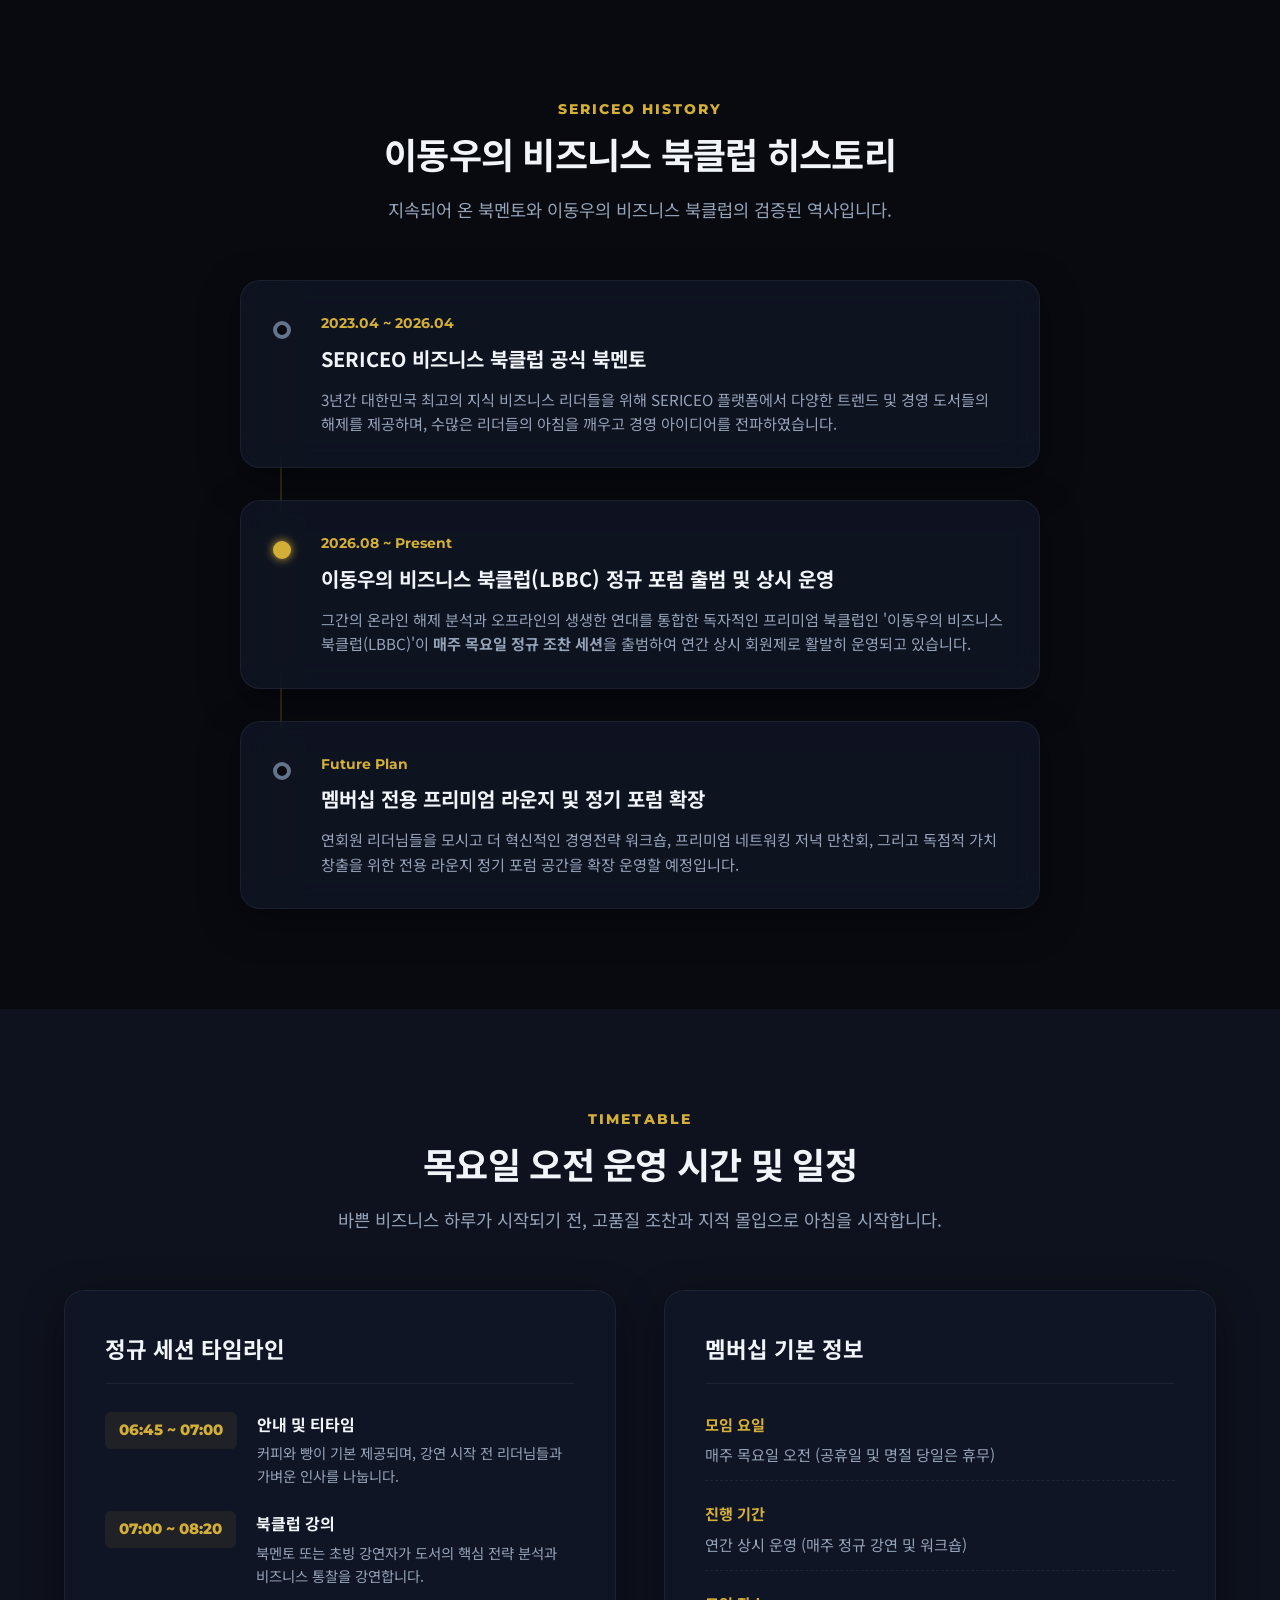
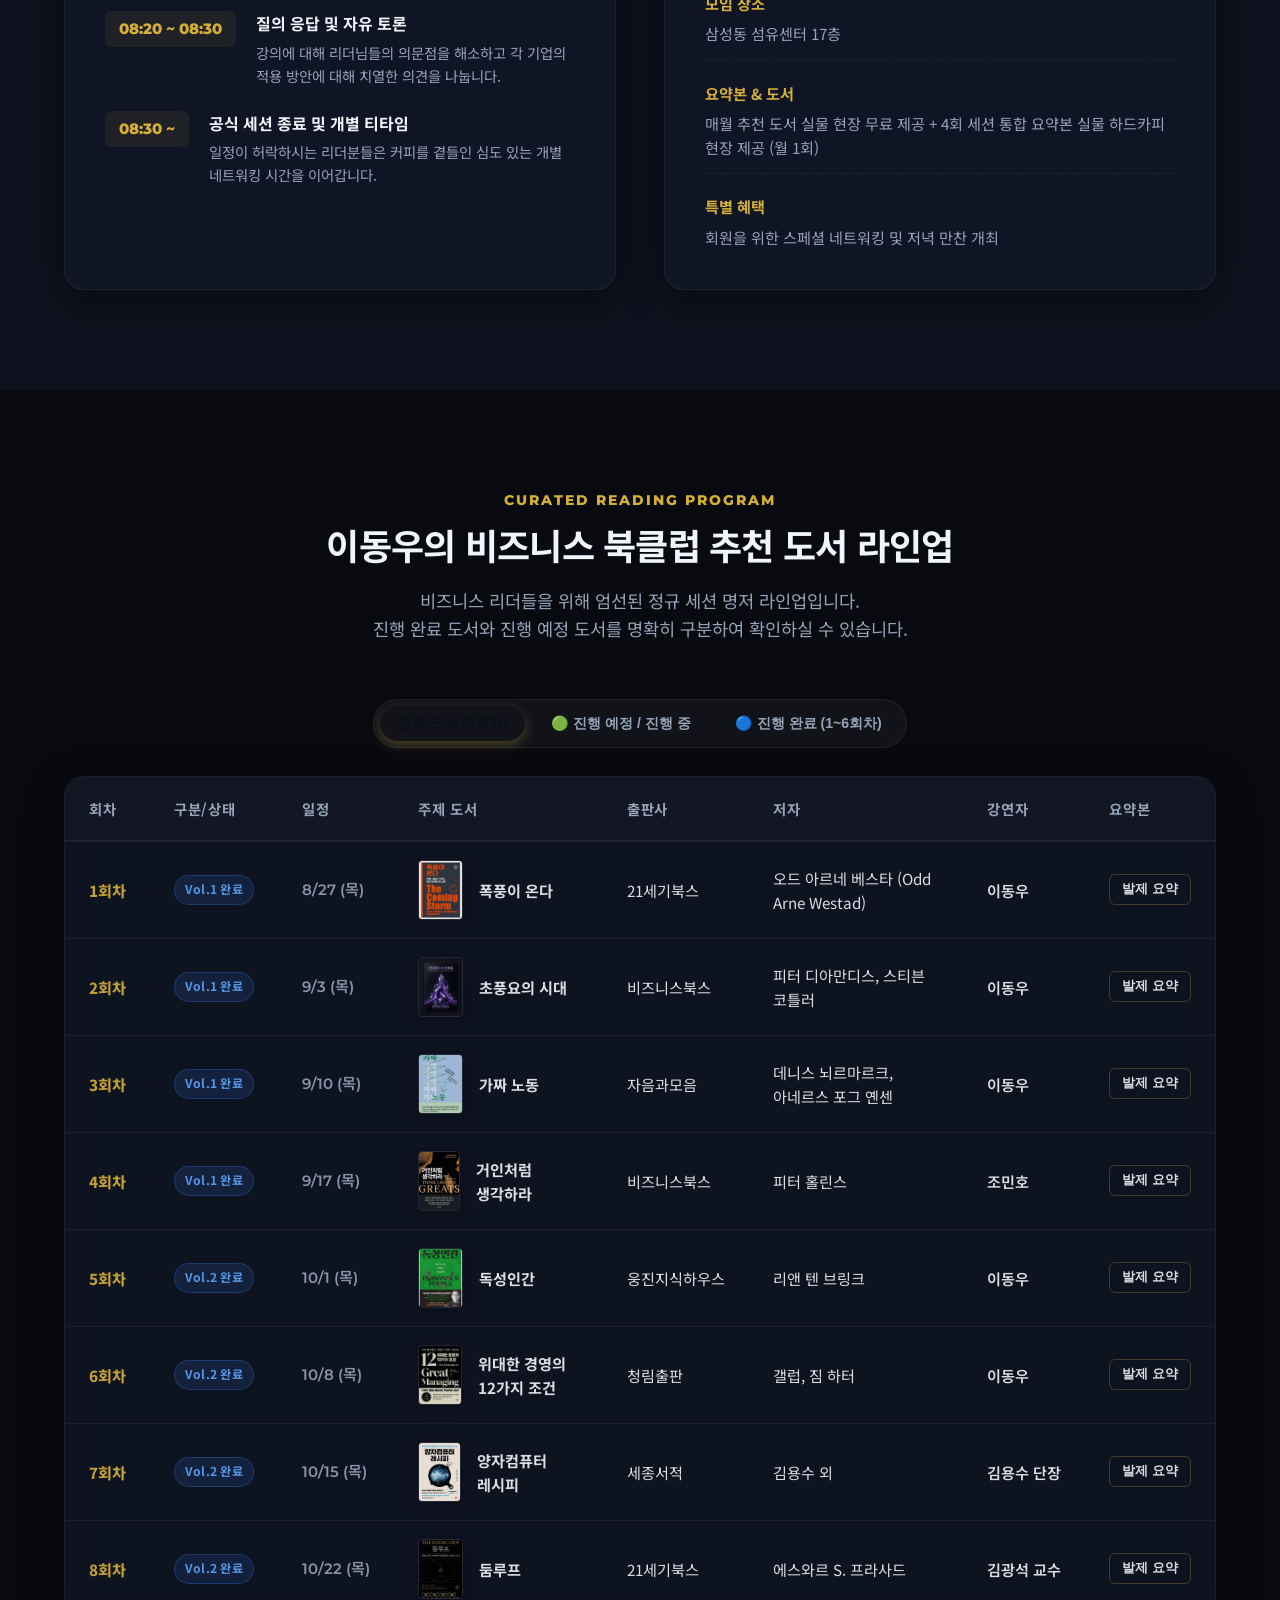
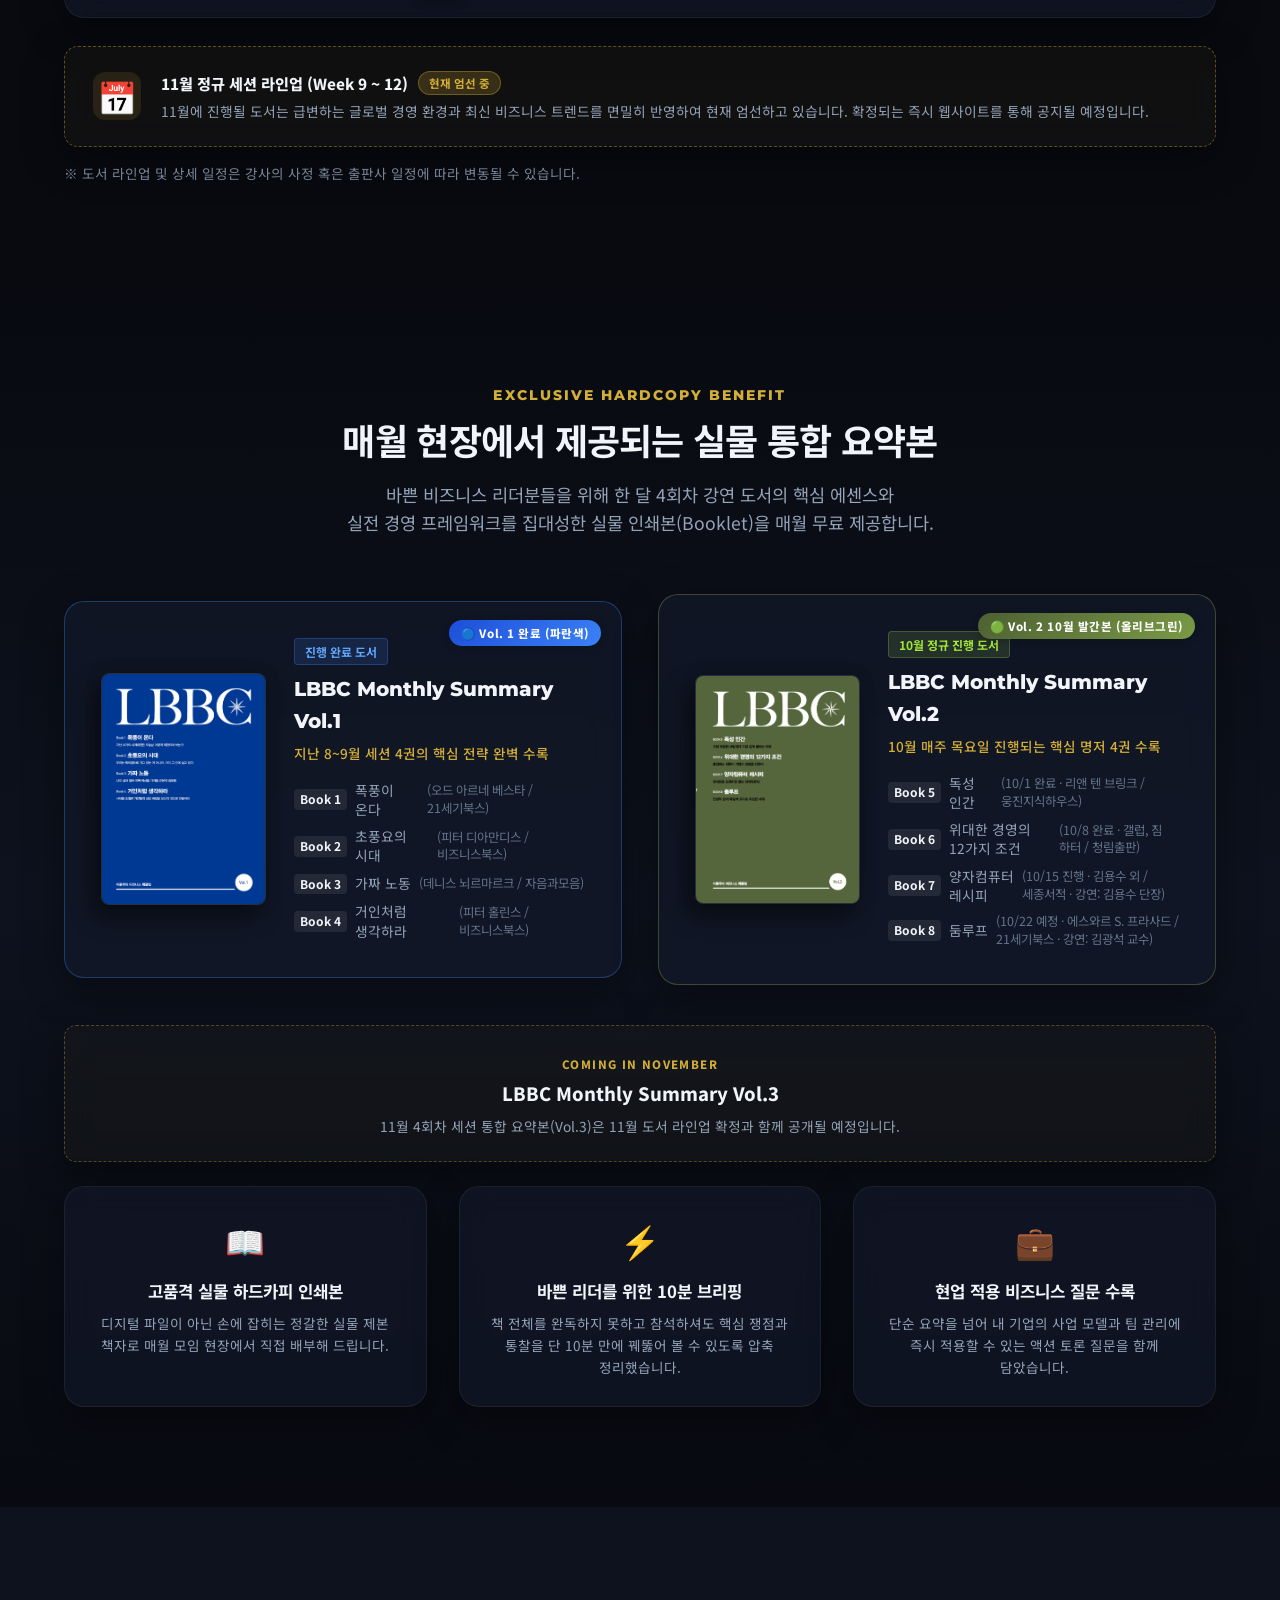
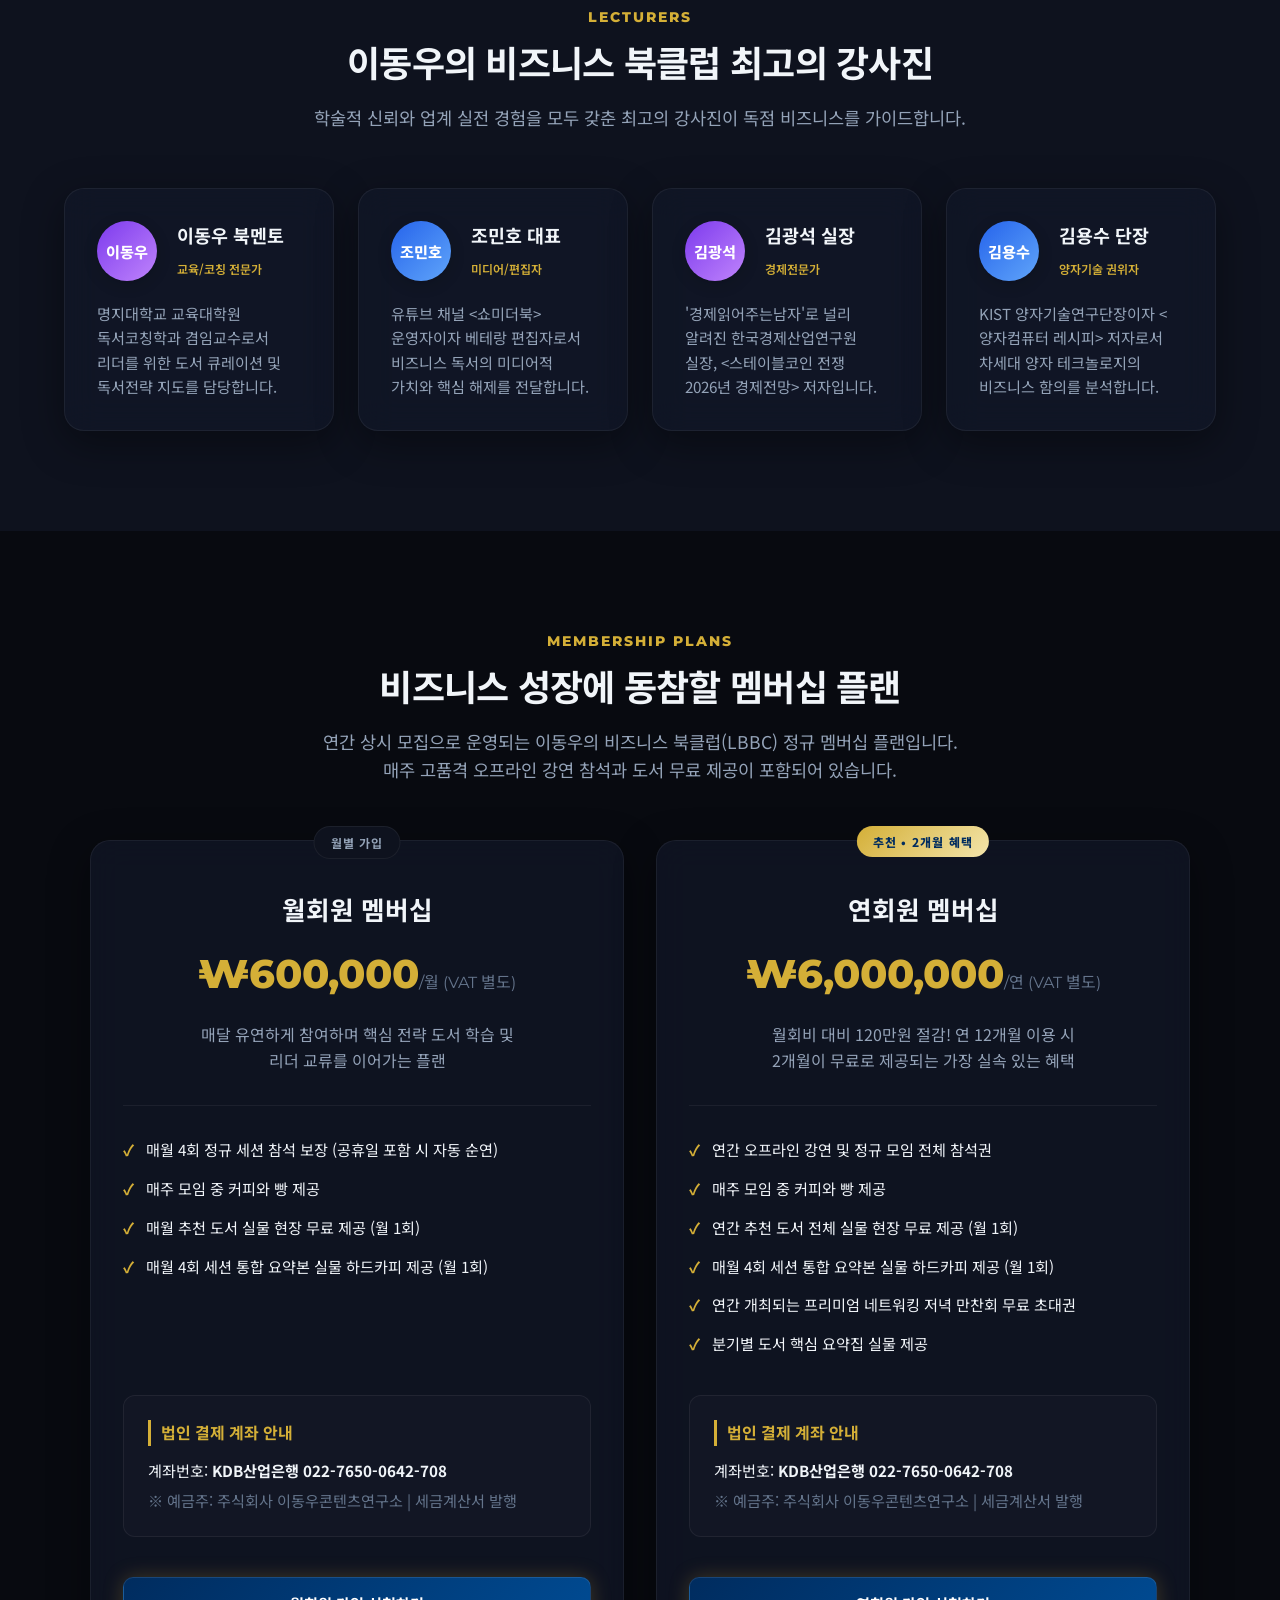
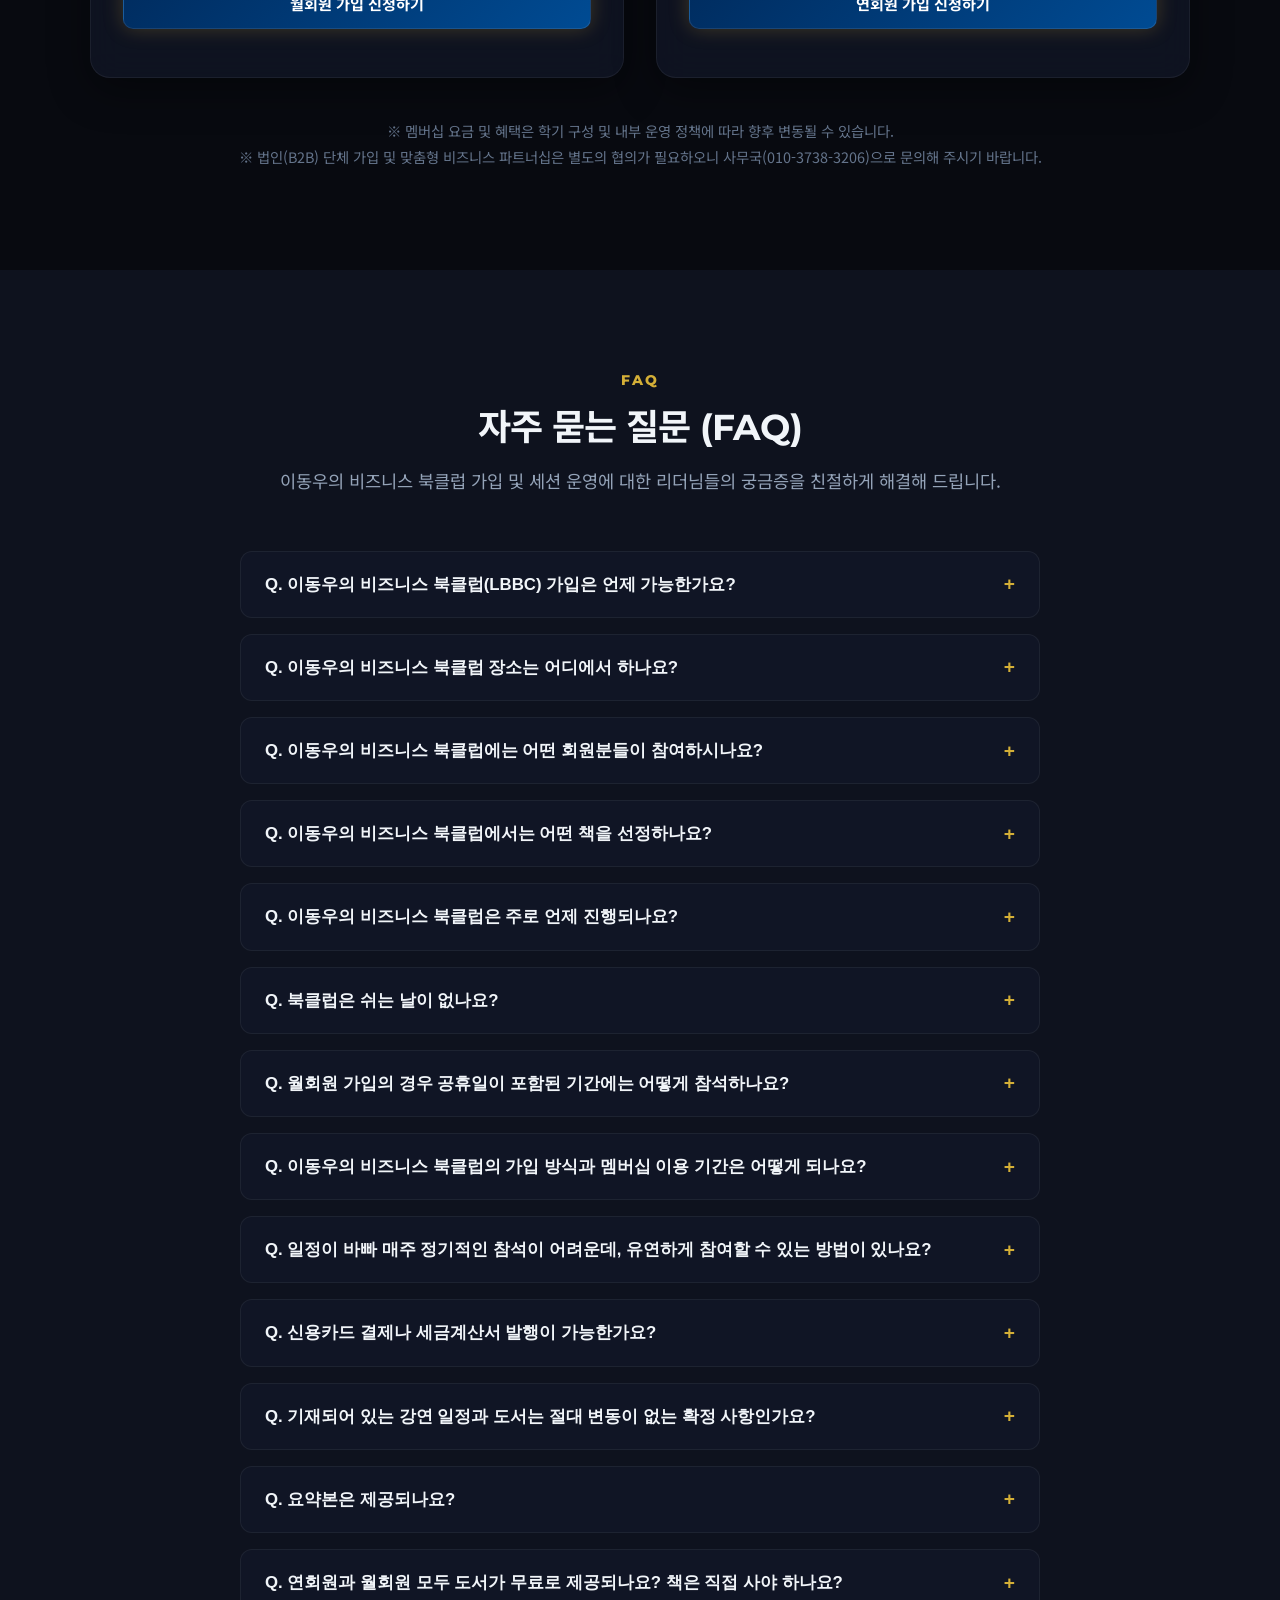
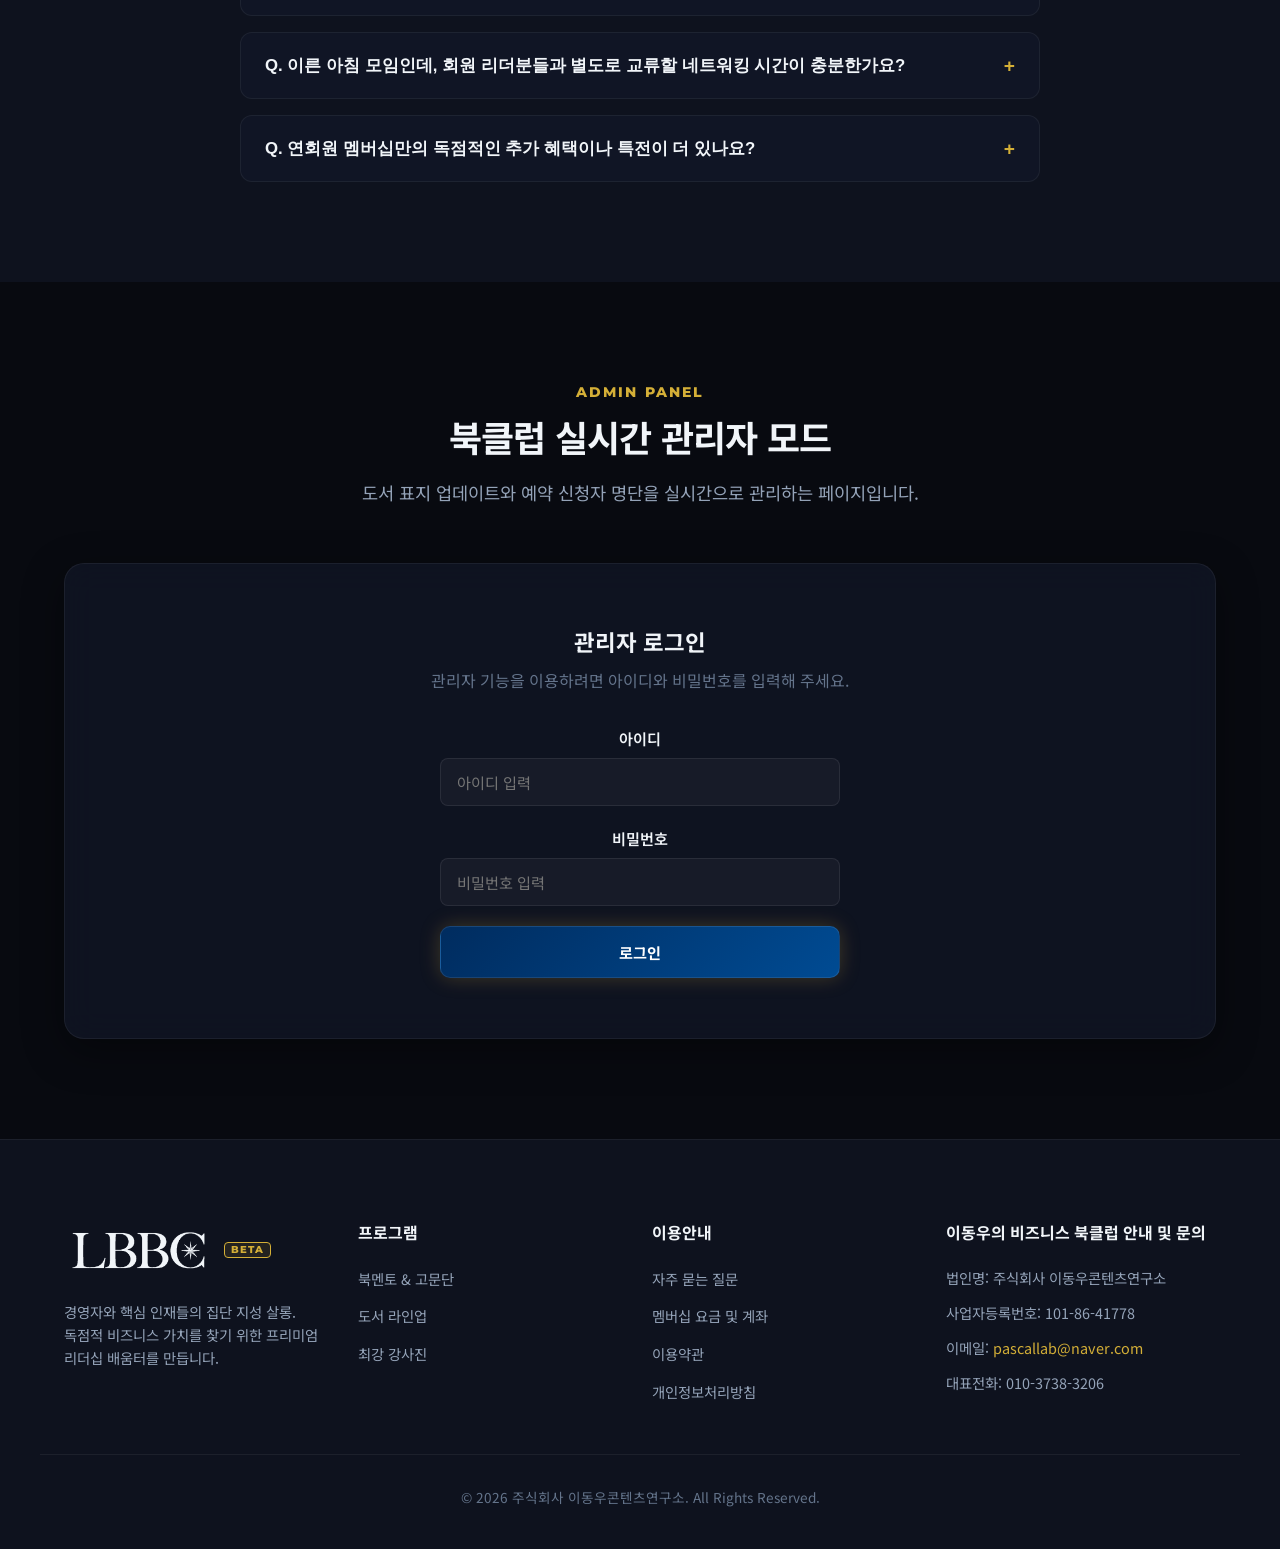
==== commit 4984f399: "Update past schedule statuses: mark past sessions (10/1, 10/8) as completed and dynamically reflect " ====
--- a/index.html
+++ b/index.html
@@ -398,15 +398,15 @@
                 <div class="section-header text-center">
                     <span class="section-subtitle">CURATED READING PROGRAM</span>
                     <h2 class="section-title"><span class="keep-phrase">이동우의</span> <span class="keep-phrase">비즈니스 북클럽</span> <span class="keep-phrase">추천 도서 라인업</span></h2>
-                    <p class="section-desc"><span class="keep-phrase">비즈니스 리더들을 위해 엄선된</span> <span class="keep-phrase">정규 세션 명저 라인업입니다.</span> <span class="keep-phrase">진행 완료 도서(Vol.1)와 10월 1일부터 매주 목요일 진행되는 도서(Vol.2)를 구분하여 확인하실 수 있습니다.</span></p>
+                    <p class="section-desc"><span class="keep-phrase">비즈니스 리더들을 위해 엄선된</span> <span class="keep-phrase">정규 세션 명저 라인업입니다.</span> <span class="keep-phrase">진행 완료 도서와 진행 예정 도서를 명확히 구분하여 확인하실 수 있습니다.</span></p>
                 </div>
                 
                 <!-- Filter Tabs for Book Status -->
                 <div class="schedule-filter-wrapper">
                     <div class="schedule-filter-tabs">
                         <button class="filter-tab active" data-filter="all">전체 도서 (8회차)</button>
-                        <button class="filter-tab tab-upcoming" data-filter="upcoming">🟢 10월 진행 예정 (Vol.2 · 10/1~)</button>
-                        <button class="filter-tab tab-completed" data-filter="completed">🔵 진행 완료 (Vol.1)</button>
+                        <button class="filter-tab tab-upcoming" data-filter="upcoming">🟢 진행 예정 / 진행 중</button>
+                        <button class="filter-tab tab-completed" data-filter="completed">🔵 진행 완료 (1~6회차)</button>
                     </div>
                 </div>
 
@@ -479,19 +479,19 @@
 
                     <!-- Vol.2 Card -->
                     <div class="booklet-card glass-panel booklet-card-vol2">
-                        <div class="booklet-badge badge-vol2">🟢 Vol. 2 10월 예정 (올리브그린)</div>
+                        <div class="booklet-badge badge-vol2">🟢 Vol. 2 10월 발간본 (올리브그린)</div>
                         <div class="booklet-image-wrap">
                             <img src="assets/summary_booklet_vol2.png" alt="LBBC 요약본 Vol.2 표지 (올리브그린)" class="booklet-img">
                         </div>
                         <div class="booklet-info">
-                            <div class="booklet-status-label vol2-label">10월 1일(목) 개시 예정 도서</div>
+                            <div class="booklet-status-label vol2-label">10월 정규 진행 도서</div>
                             <h3>LBBC Monthly Summary Vol.2</h3>
-                            <p class="booklet-sub">10월 1일부터 매주 목요일 진행되는 핵심 명저 4권 수록</p>
+                            <p class="booklet-sub">10월 매주 목요일 진행되는 핵심 명저 4권 수록</p>
                             <ul class="booklet-book-list">
-                                <li><strong>Book 5</strong> 독성 인간 <span>(리앤 텐 브링크 / 웅진지식하우스)</span></li>
-                                <li><strong>Book 6</strong> 위대한 경영의 12가지 조건 <span>(갤럽, 짐 하터 / 청림출판)</span></li>
-                                <li><strong>Book 7</strong> 양자컴퓨터 레시피 <span>(김용수 외 / 세종서적 · 강연: 김용수 단장)</span></li>
-                                <li><strong>Book 8</strong> 둠루프 <span>(에스와르 S. 프라사드 / 21세기북스 · 강연: 김광석 교수)</span></li>
+                                <li><strong>Book 5</strong> 독성 인간 <span>(10/1 완료 · 리앤 텐 브링크 / 웅진지식하우스)</span></li>
+                                <li><strong>Book 6</strong> 위대한 경영의 12가지 조건 <span>(10/8 완료 · 갤럽, 짐 하터 / 청림출판)</span></li>
+                                <li><strong>Book 7</strong> 양자컴퓨터 레시피 <span>(10/15 진행 · 김용수 외 / 세종서적 · 강연: 김용수 단장)</span></li>
+                                <li><strong>Book 8</strong> 둠루프 <span>(10/22 예정 · 에스와르 S. 프라사드 / 21세기북스 · 강연: 김광석 교수)</span></li>
                             </ul>
                         </div>
                     </div>
--- a/styles.css
+++ b/styles.css
@@ -1204,6 +1204,28 @@
     border: 1px solid rgba(16, 185, 129, 0.35);
 }
 
+.badge-status-vol2-done {
+    background: rgba(59, 130, 246, 0.15);
+    color: #60a5fa;
+    border: 1px solid rgba(59, 130, 246, 0.3);
+}
+
+.badge-status-today {
+    background: rgba(245, 158, 11, 0.18);
+    color: #fbbf24;
+    border: 1px solid rgba(245, 158, 11, 0.45);
+    box-shadow: 0 0 10px rgba(245, 158, 11, 0.25);
+    font-weight: 800;
+}
+
+.schedule-row.row-today {
+    background-color: rgba(245, 158, 11, 0.05);
+}
+
+.schedule-row.row-today:hover {
+    background-color: rgba(245, 158, 11, 0.09);
+}
+
 .table-date {
     font-family: var(--font-heading);
     color: var(--text-secondary);
@@ -2905,6 +2927,12 @@
     border: 1px solid rgba(16, 185, 129, 0.35);
 }
 
+.badge-today-modal {
+    background: rgba(245, 158, 11, 0.15);
+    color: #fbbf24;
+    border: 1px solid rgba(245, 158, 11, 0.4);
+}
+
 .booklet-features-row {
     margin-top: 24px;
 }
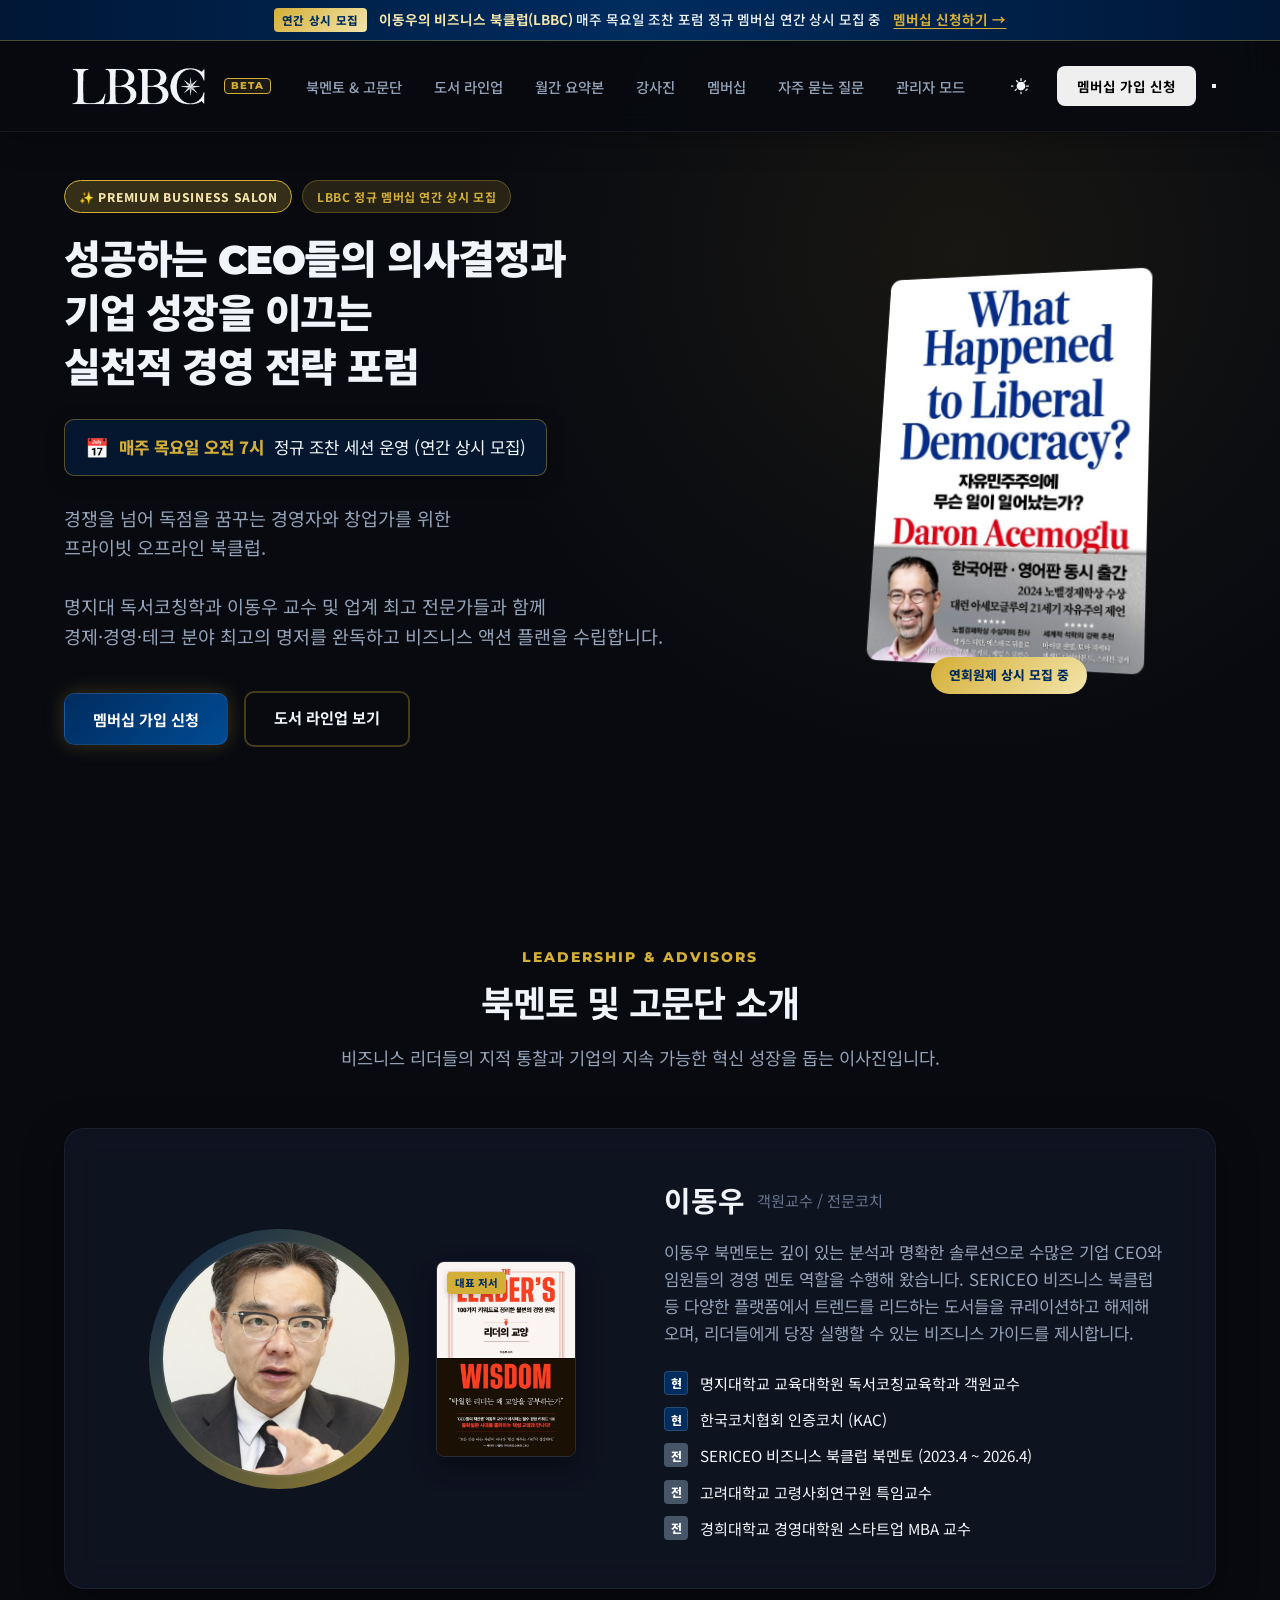
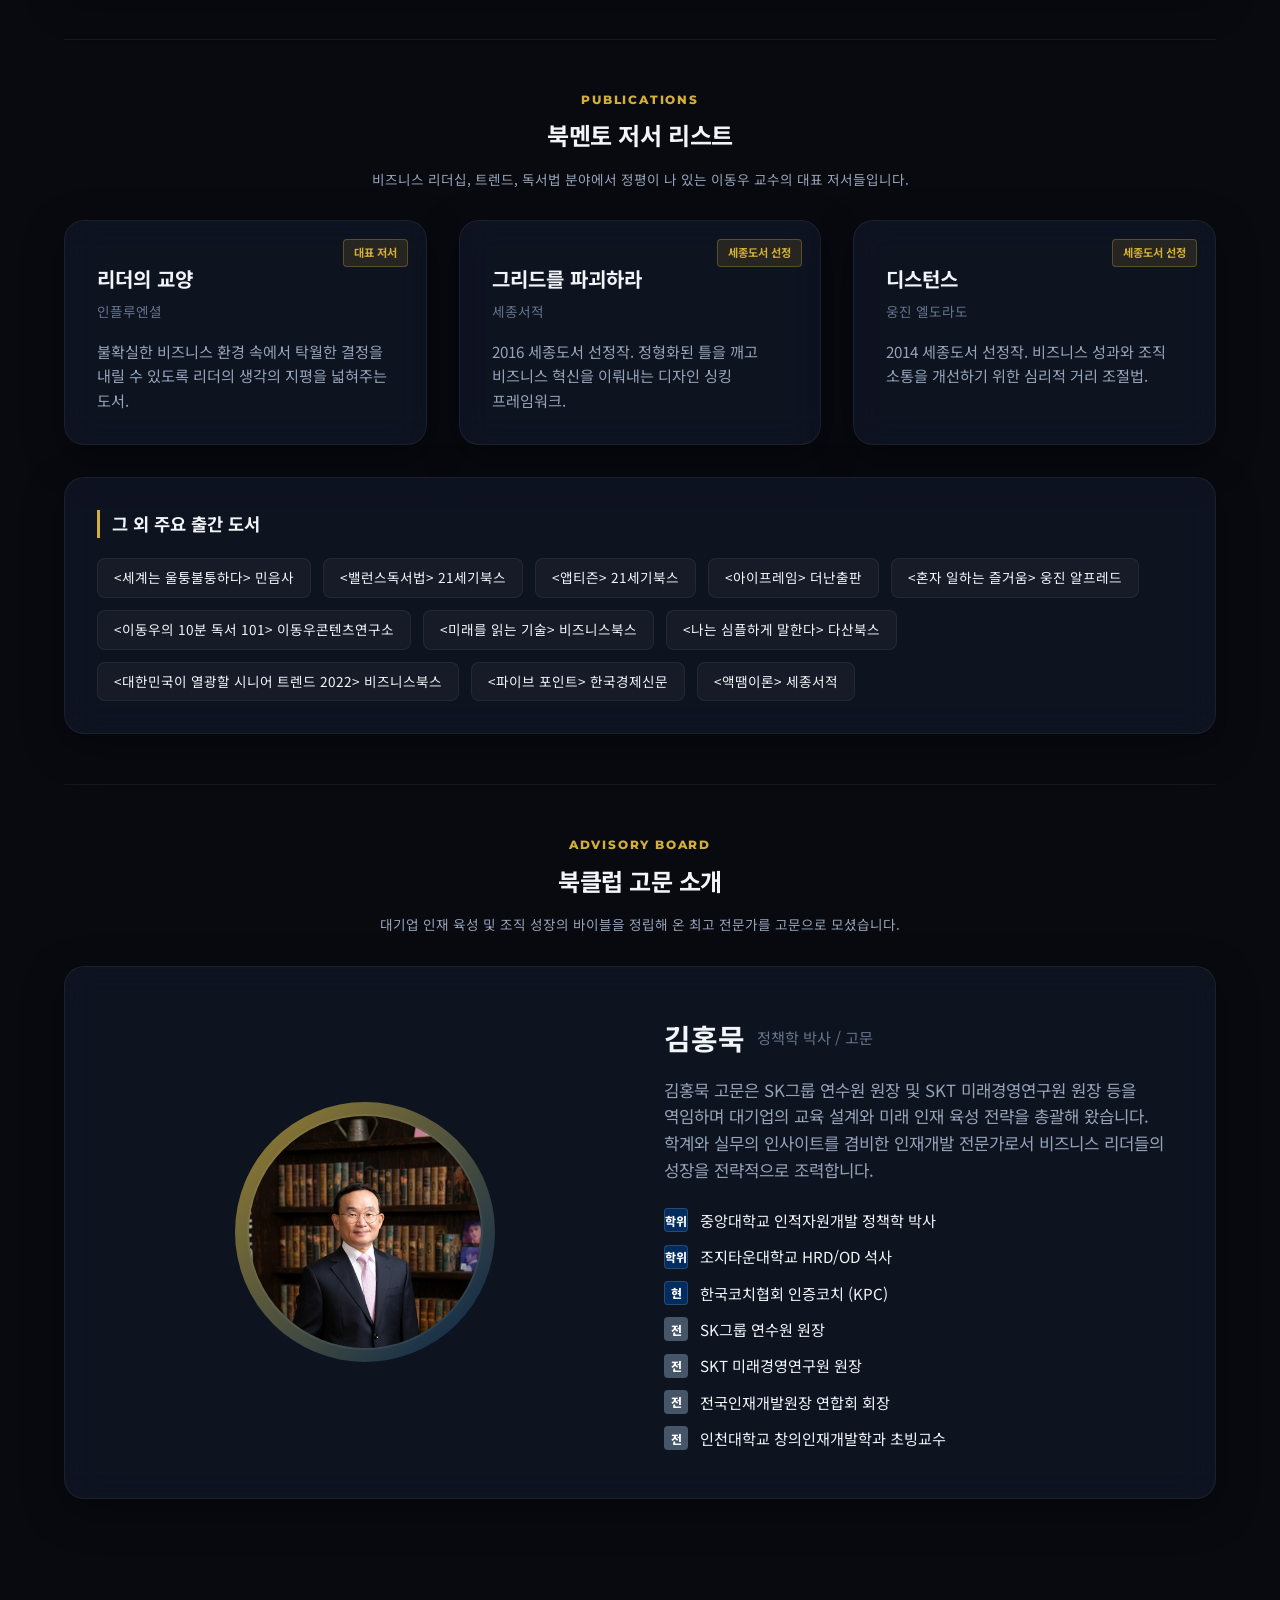
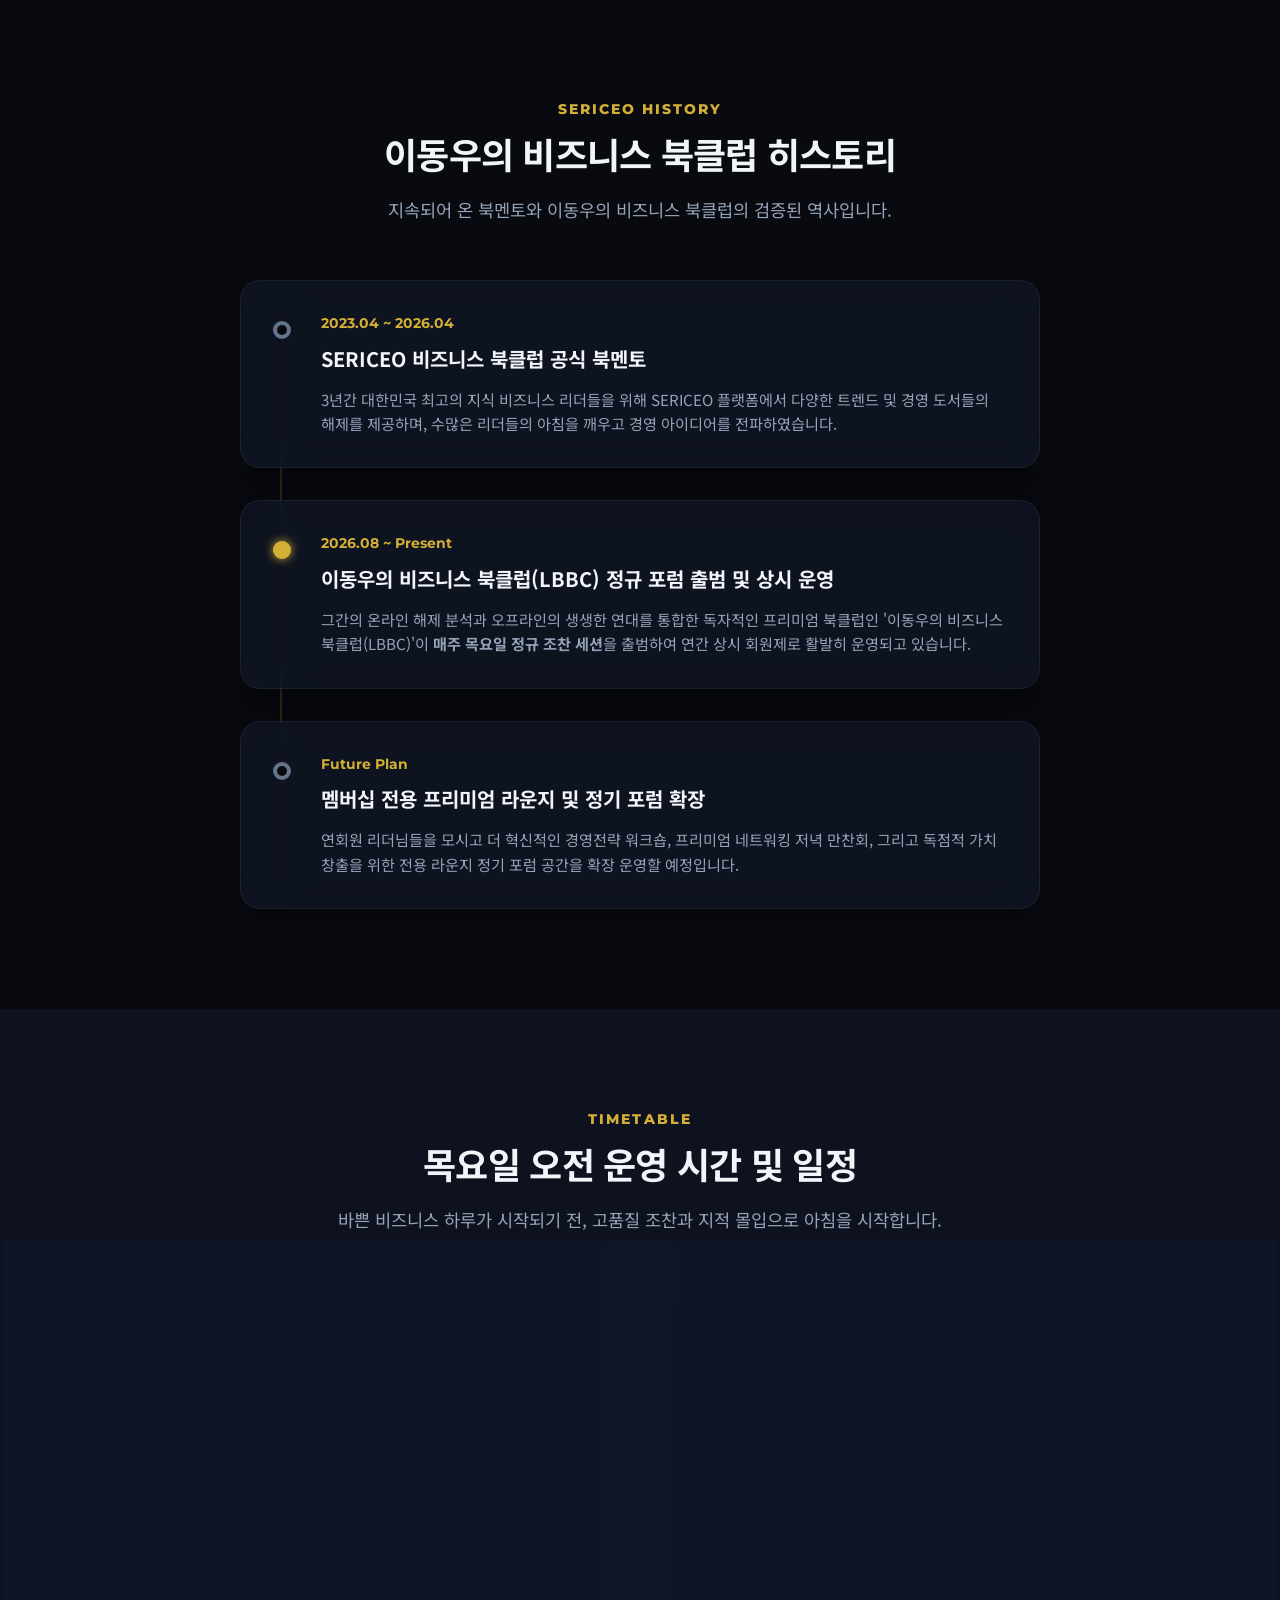
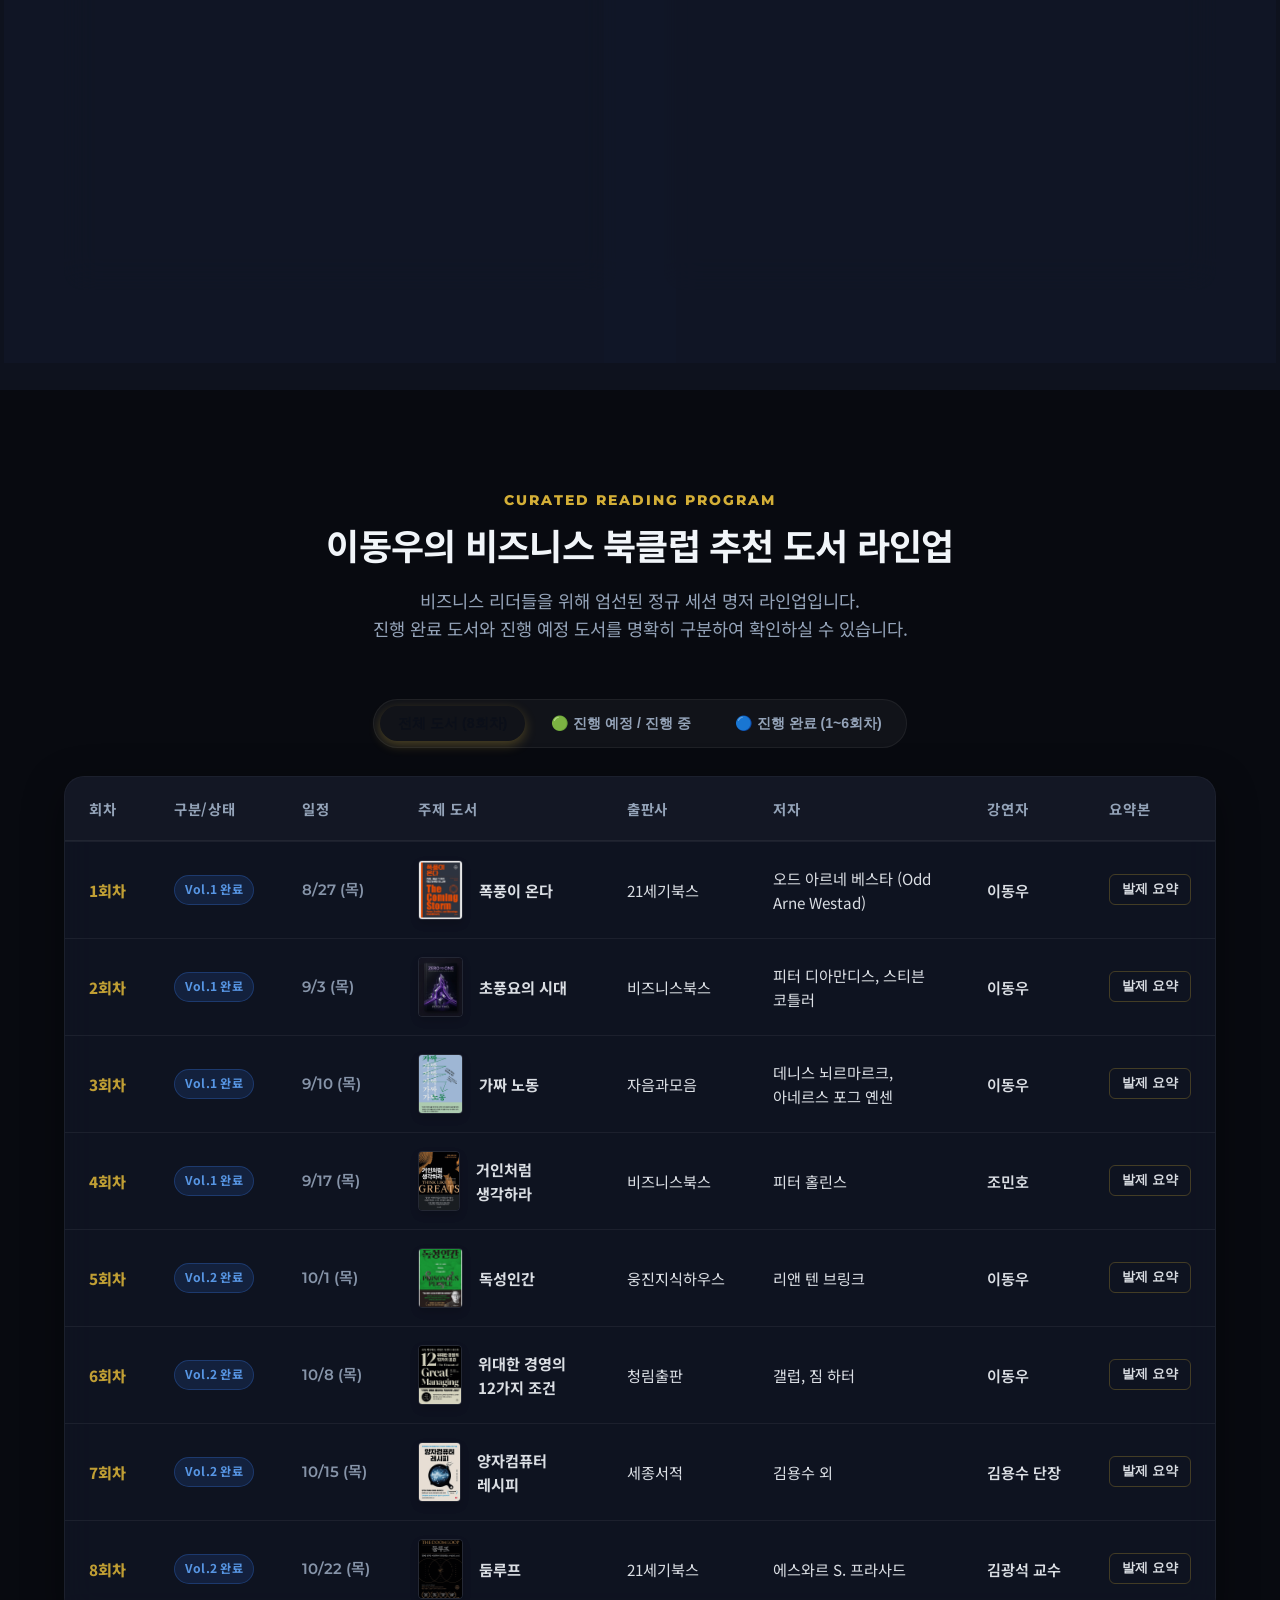
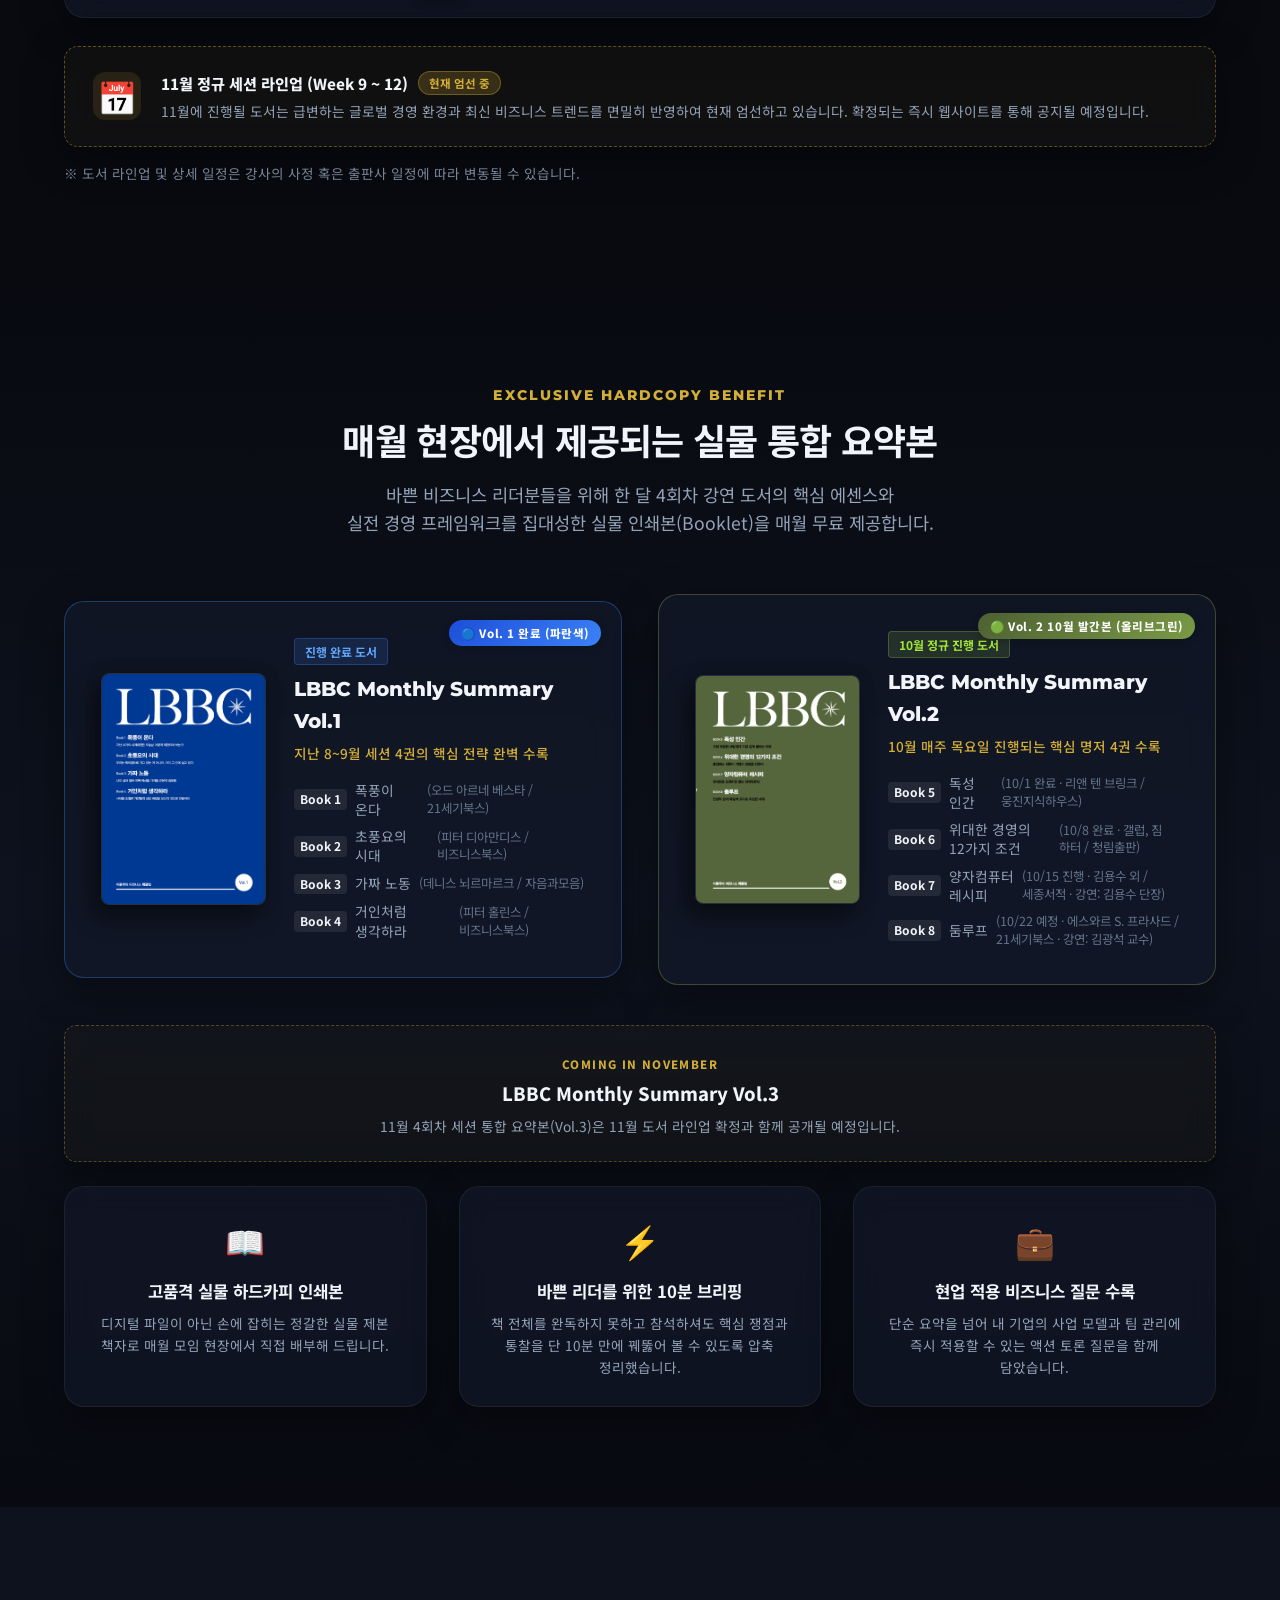
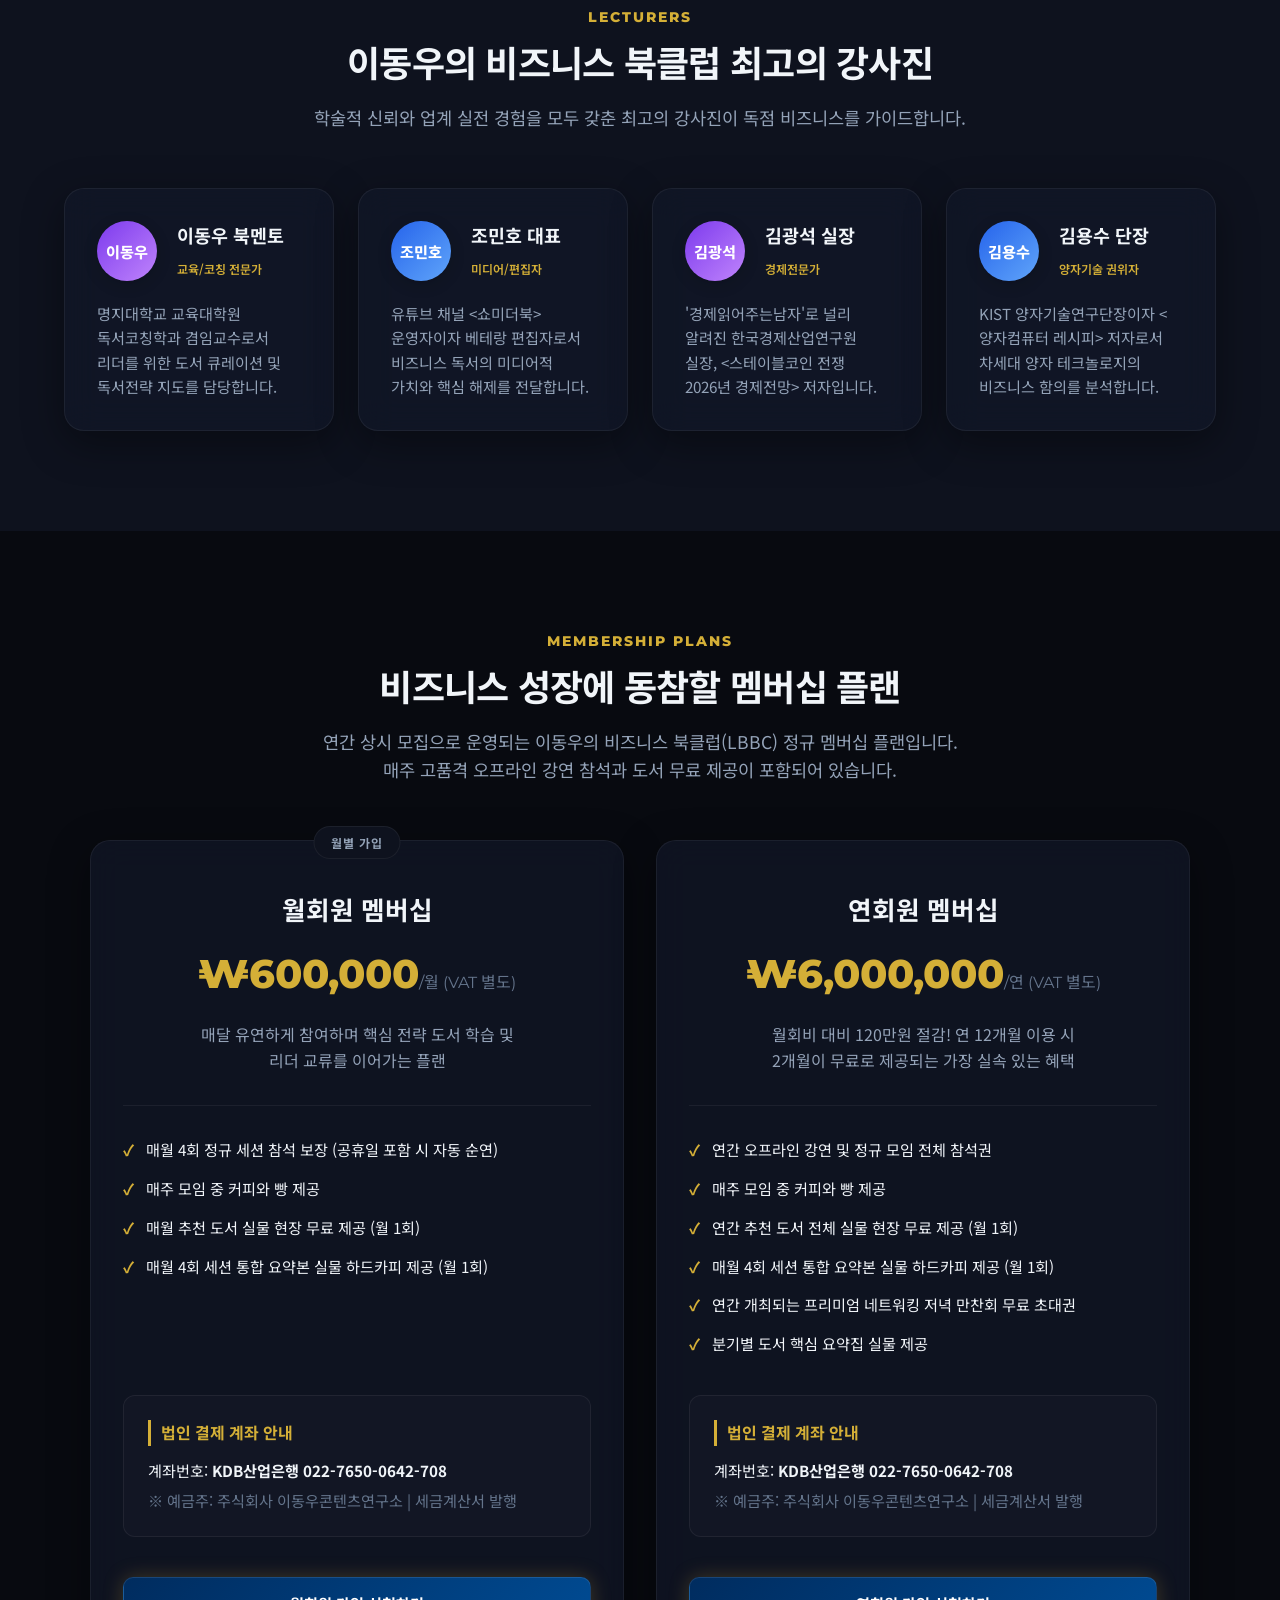
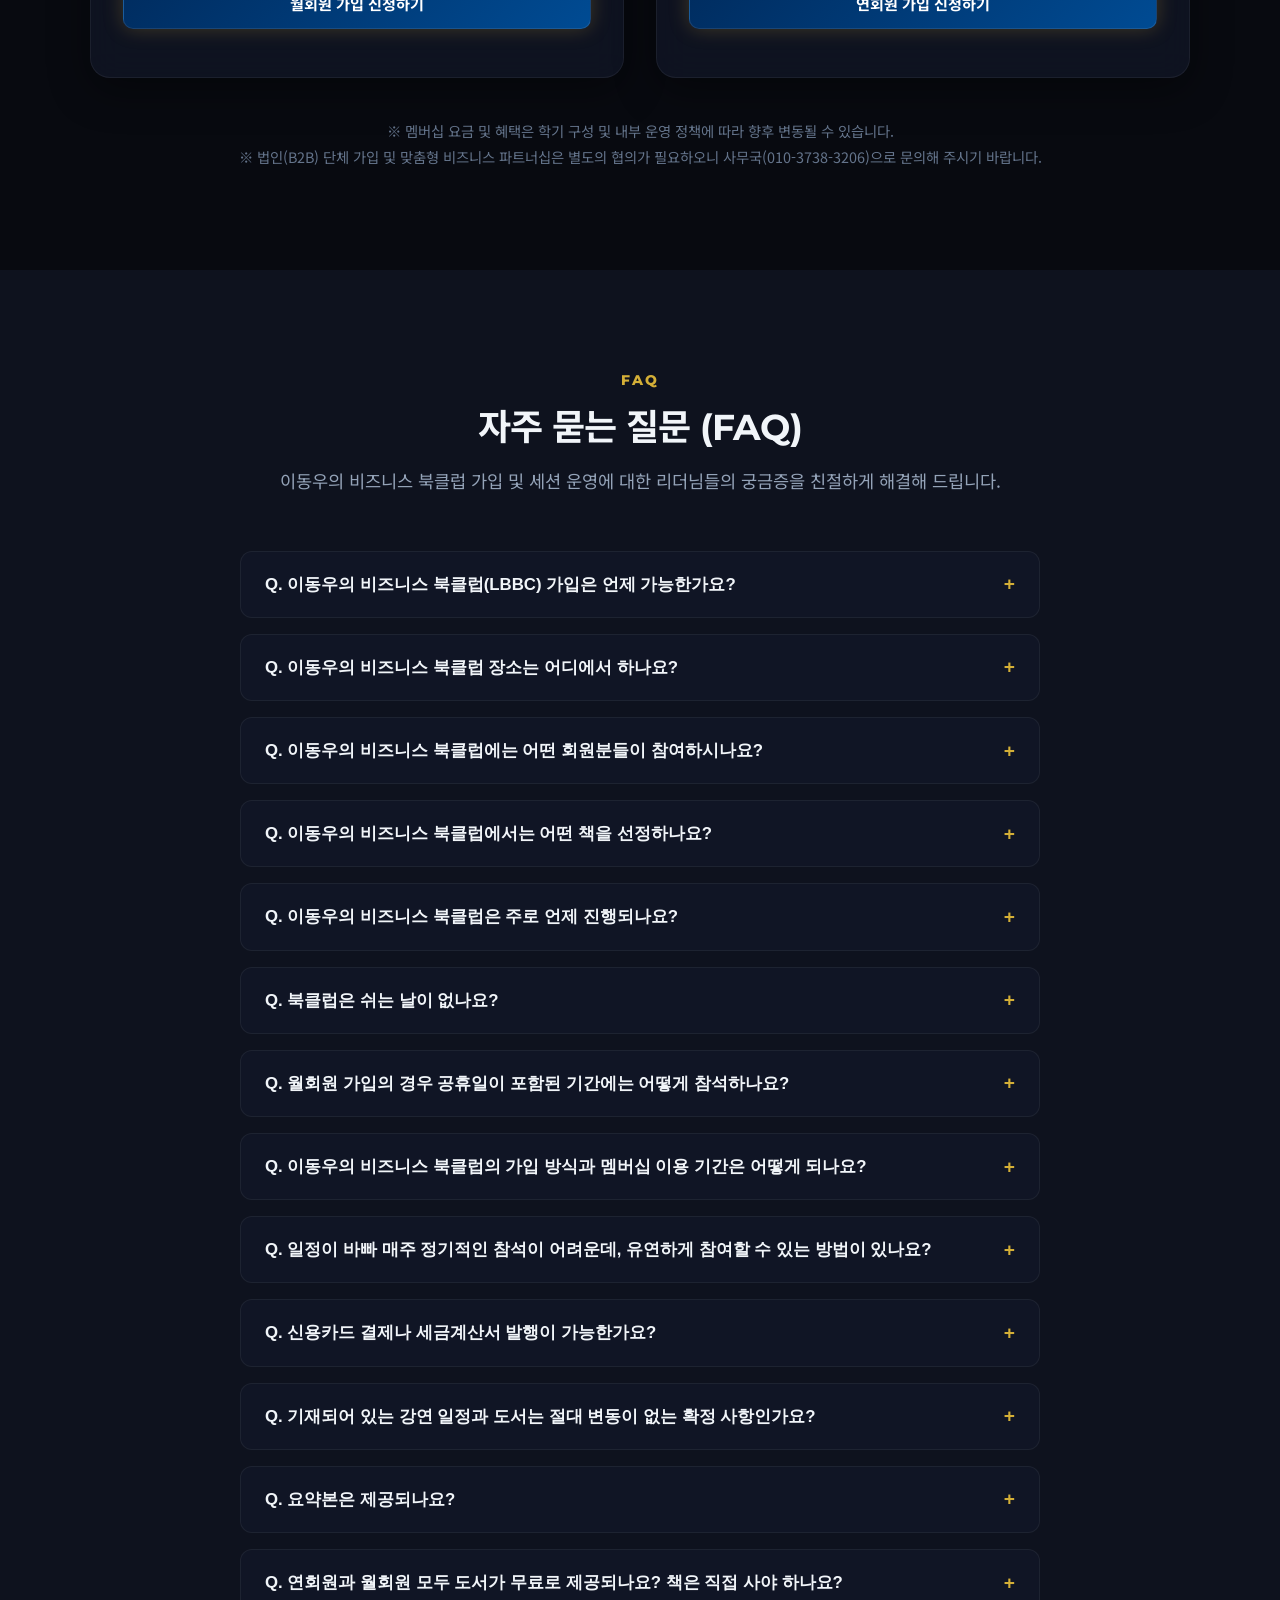
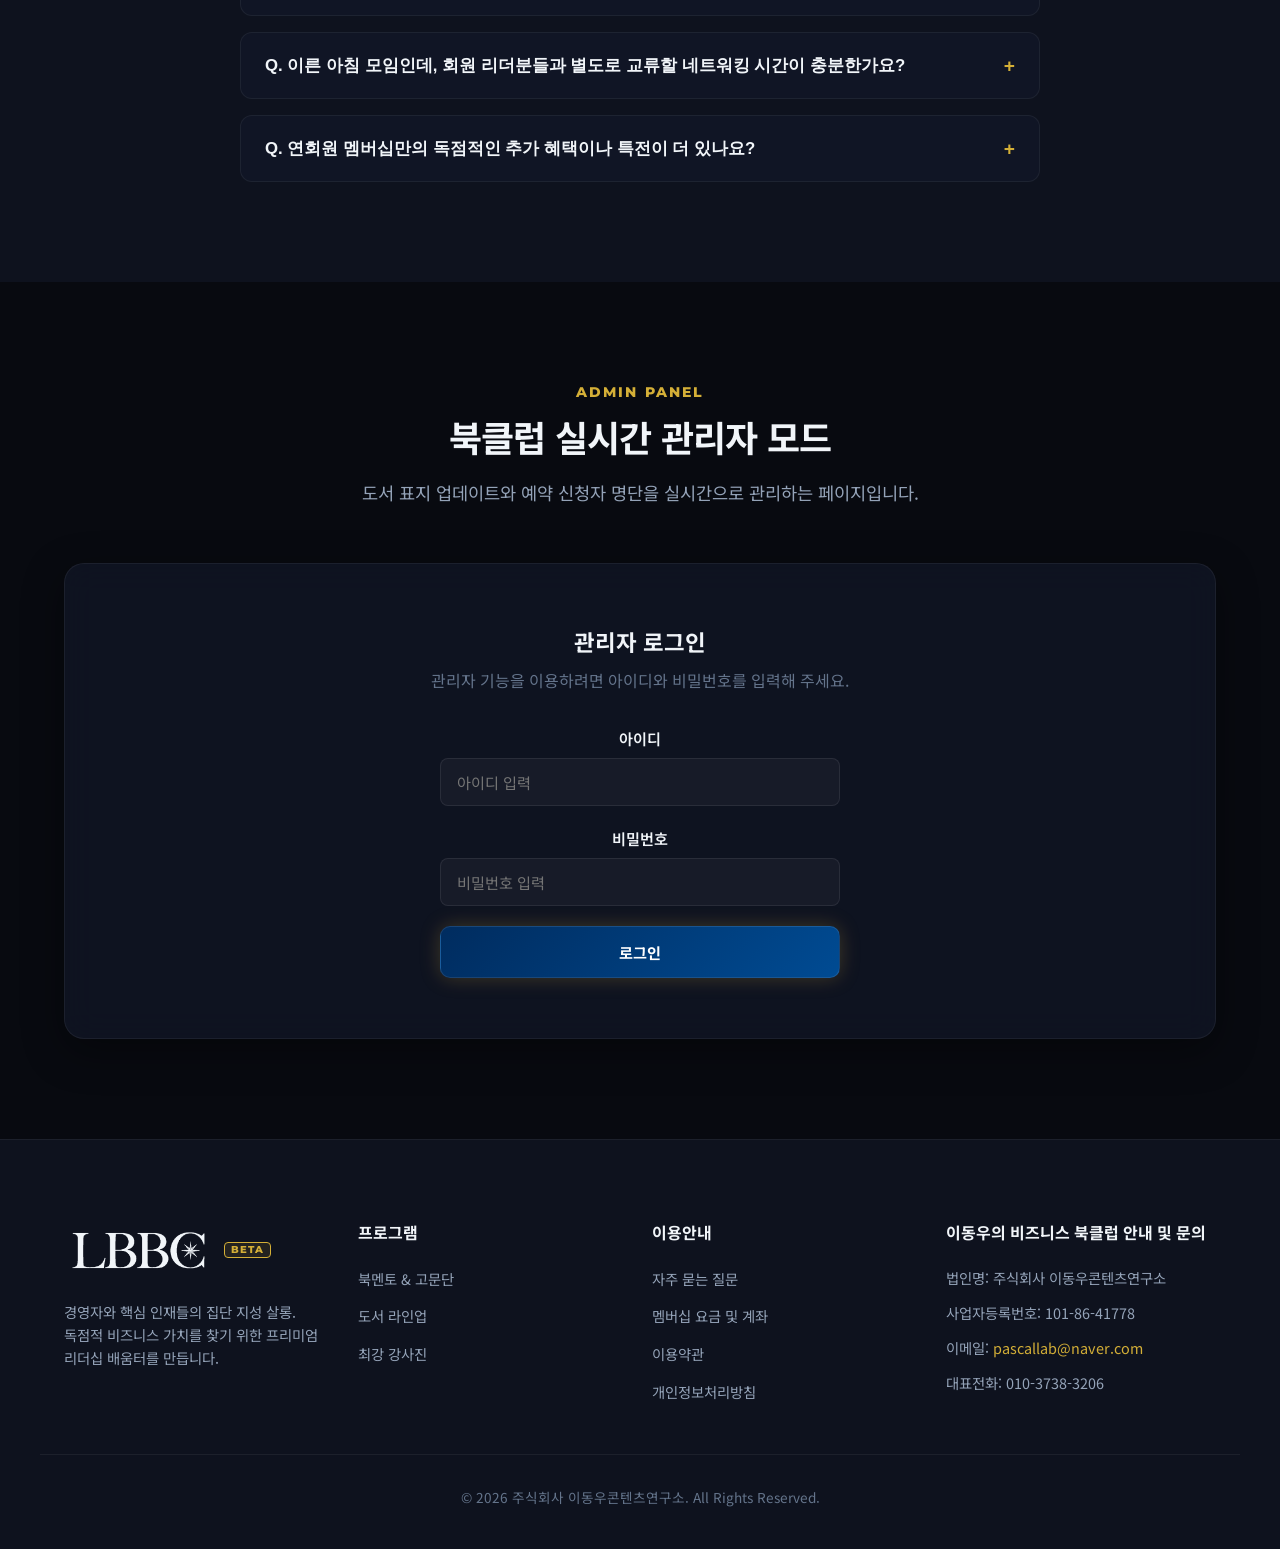
==== commit 79edbca9: "Update hero book cover: Replace 위대한 경영의 12가지 조건 with 자유민주주의에 무슨 일이 일어났는가" ====
--- a/index.html
+++ b/index.html
@@ -115,8 +115,8 @@
                 <div class="hero-image-area fade-in-up">
                     <div class="book-card-3d-wrapper">
                         <div class="book-card-3d">
-                            <!-- Show the main book (위대한 경영의 12가지 조건) -->
-                            <img src="assets/great_managing.jpg" alt="위대한 경영의 12가지 조건 도서 표지" class="book-image-main" id="hero-book-cover">
+                            <!-- Show the main book (자유민주주의에 무슨 일이 일어났는가) -->
+                            <img src="assets/liberal_democracy.jpg" alt="자유민주주의에 무슨 일이 일어났는가 도서 표지" class="book-image-main" id="hero-book-cover">
                             <div class="book-card-glow"></div>
                         </div>
                         <div class="hero-season-tag">연회원제 상시 모집 중</div>
